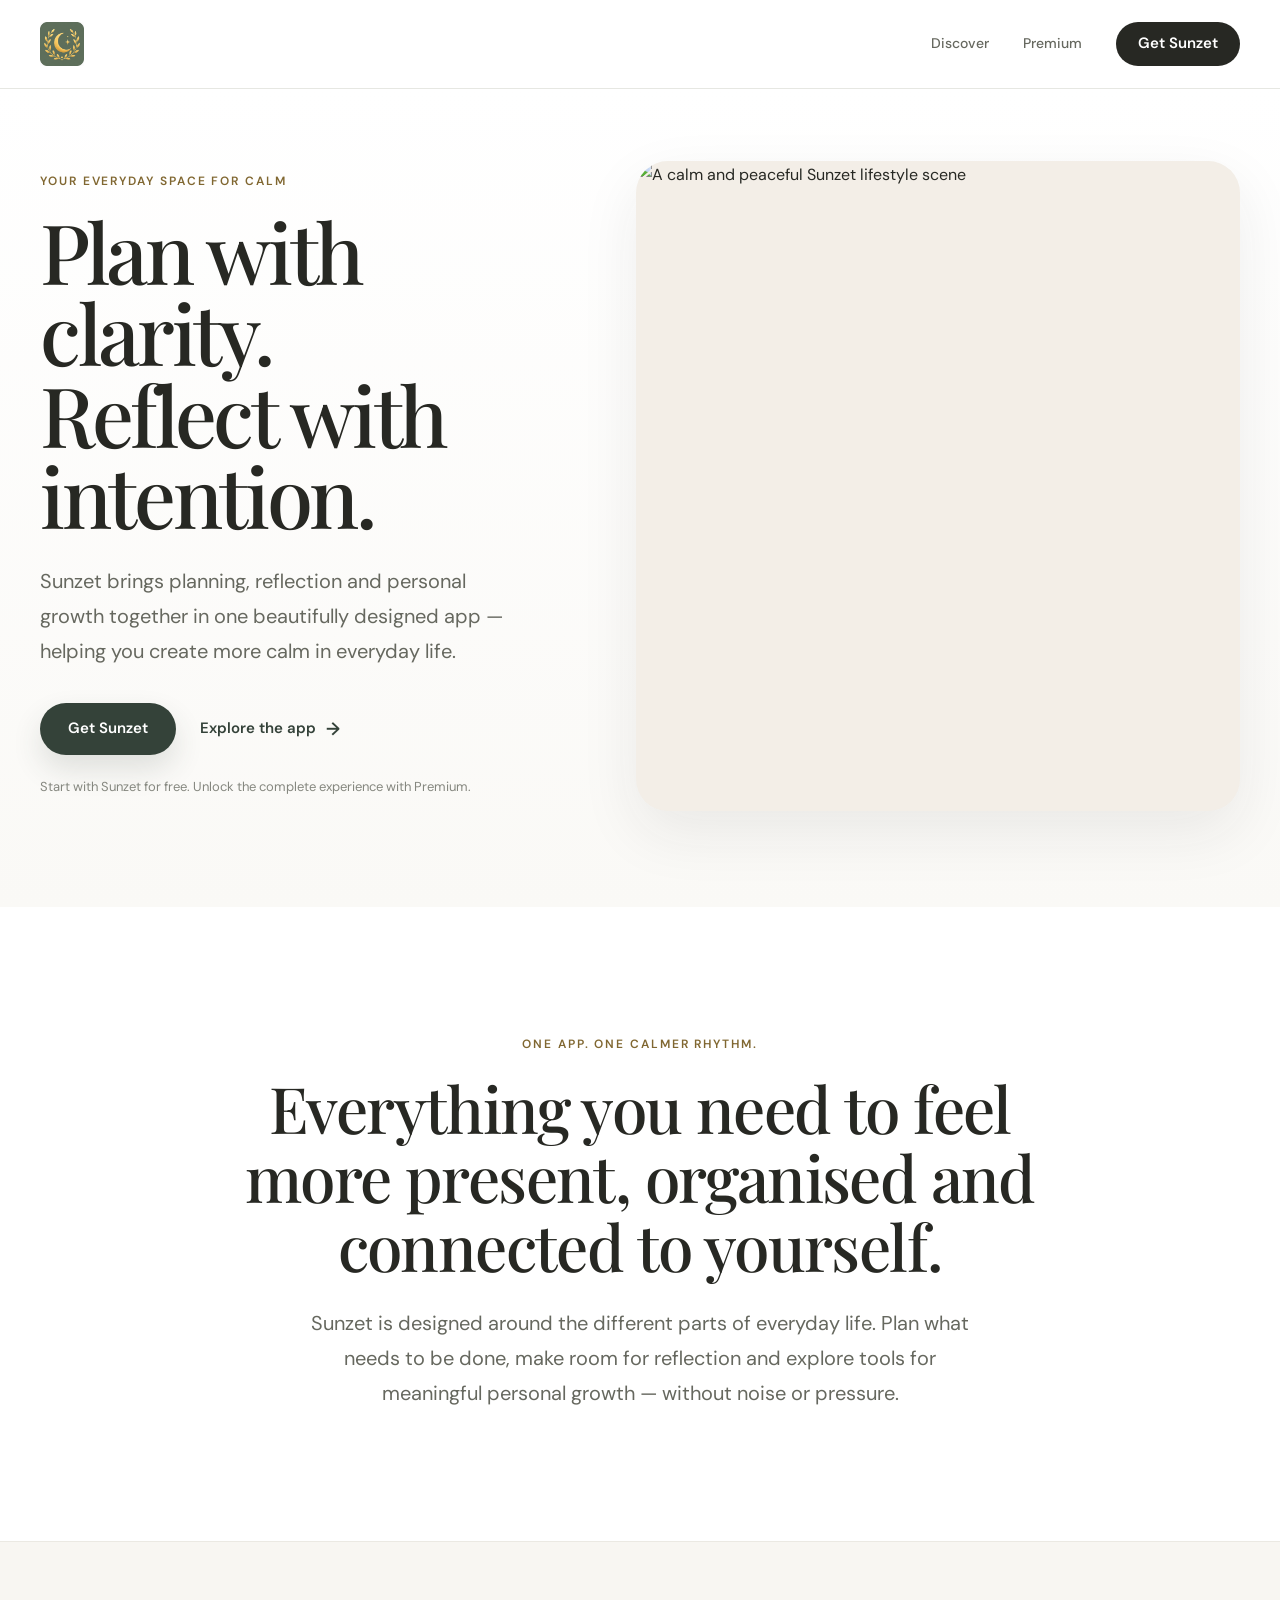
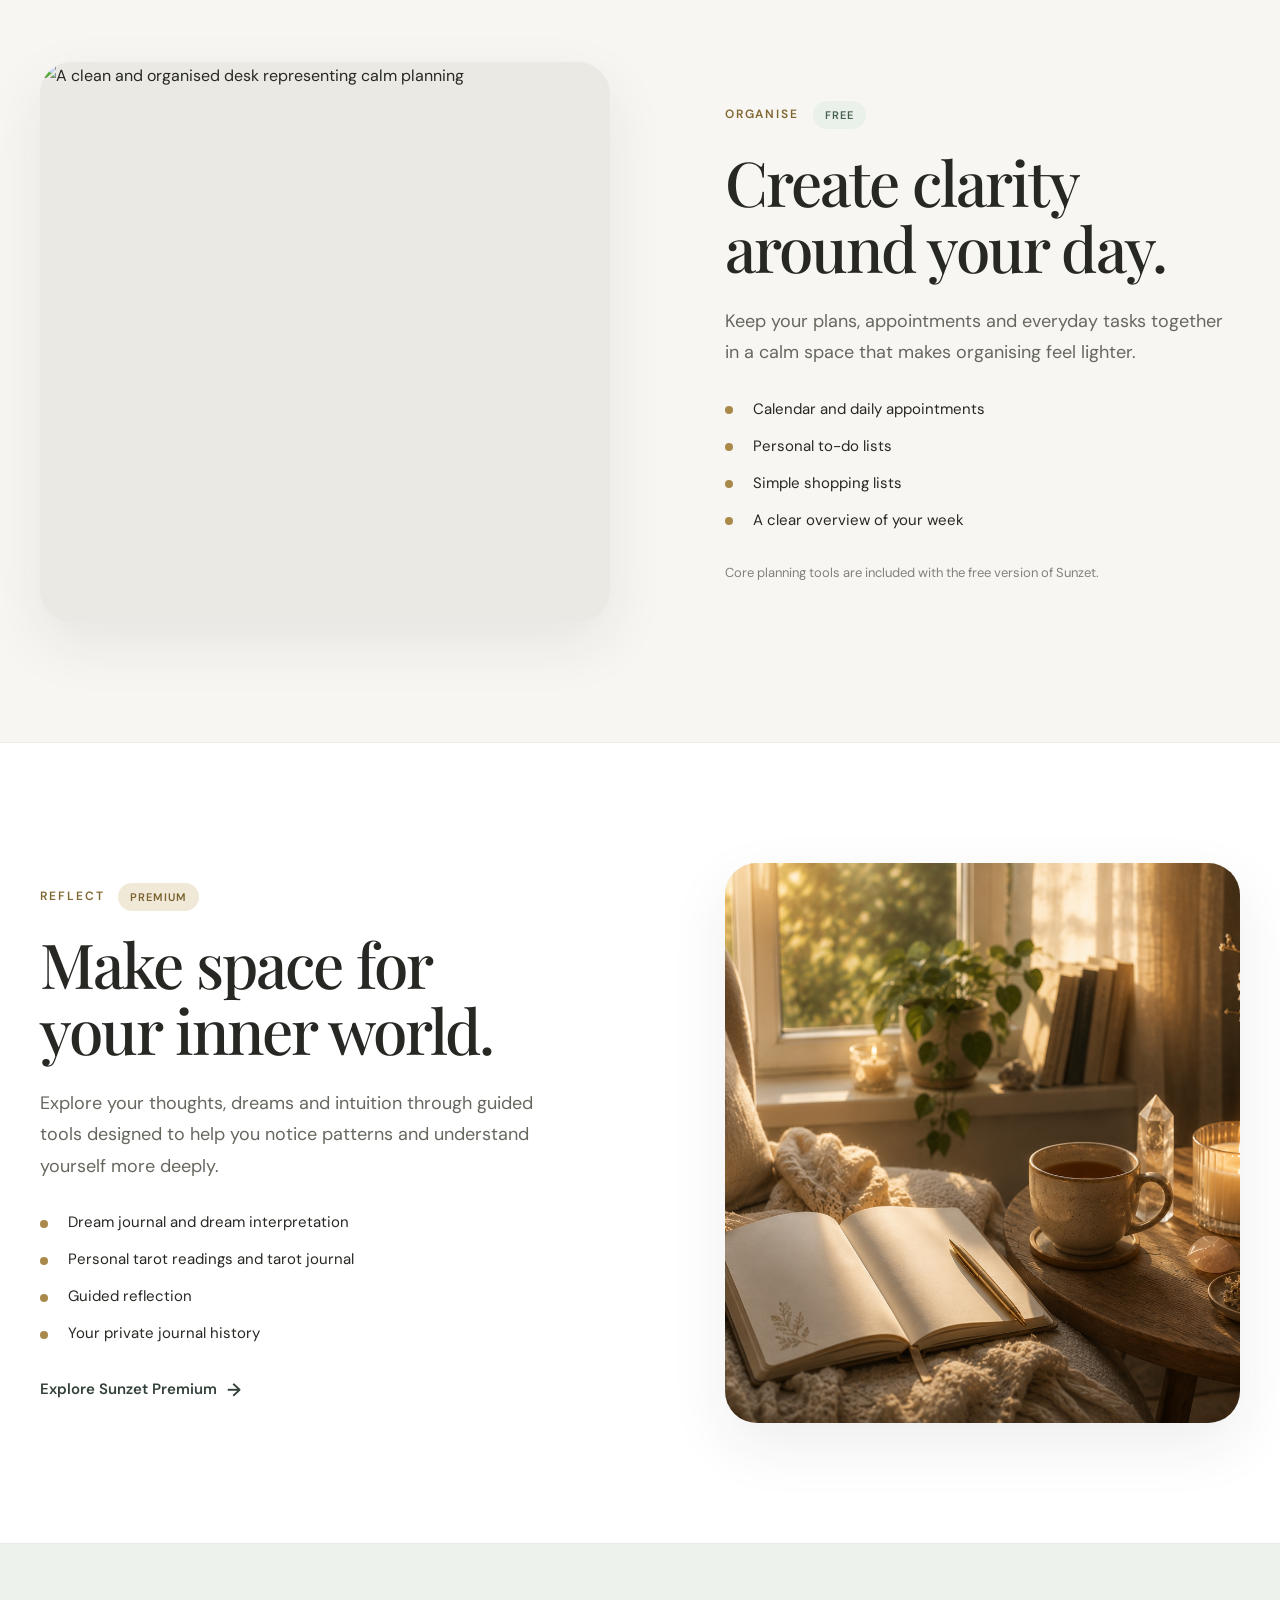
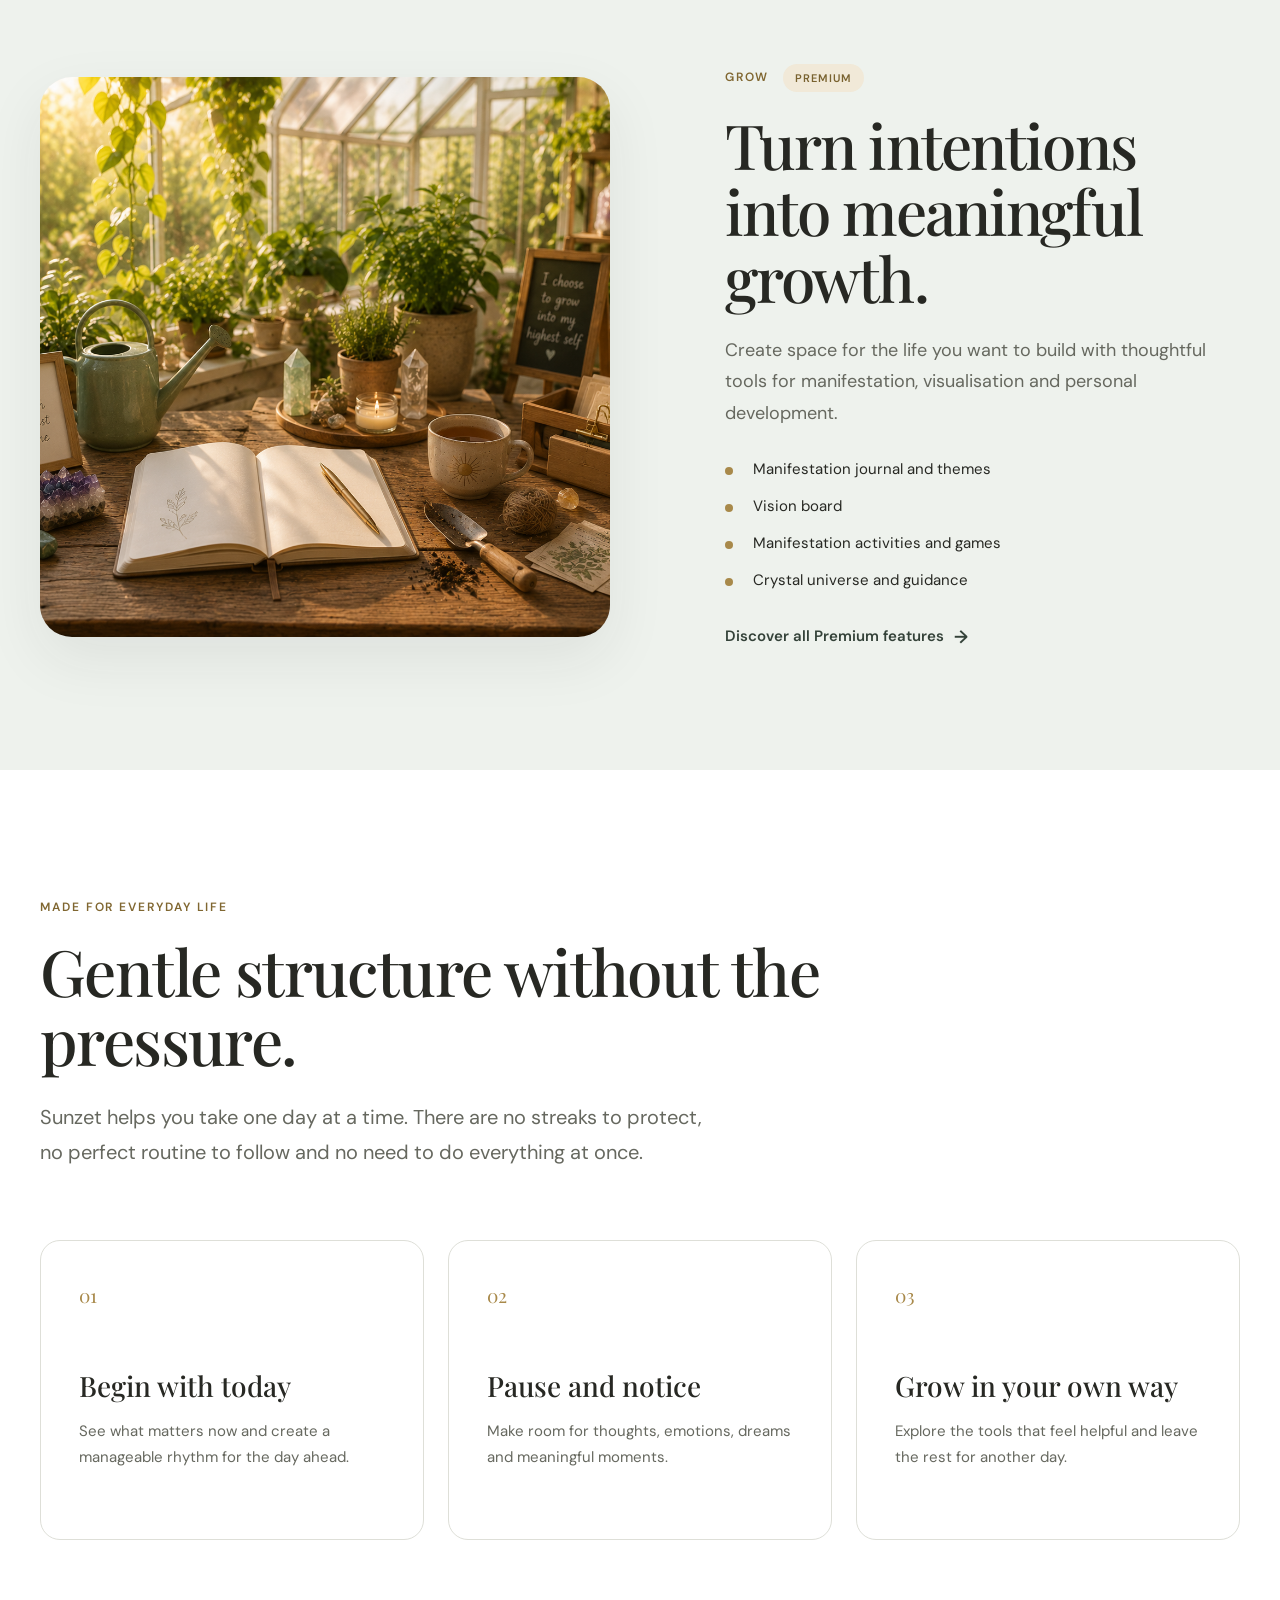
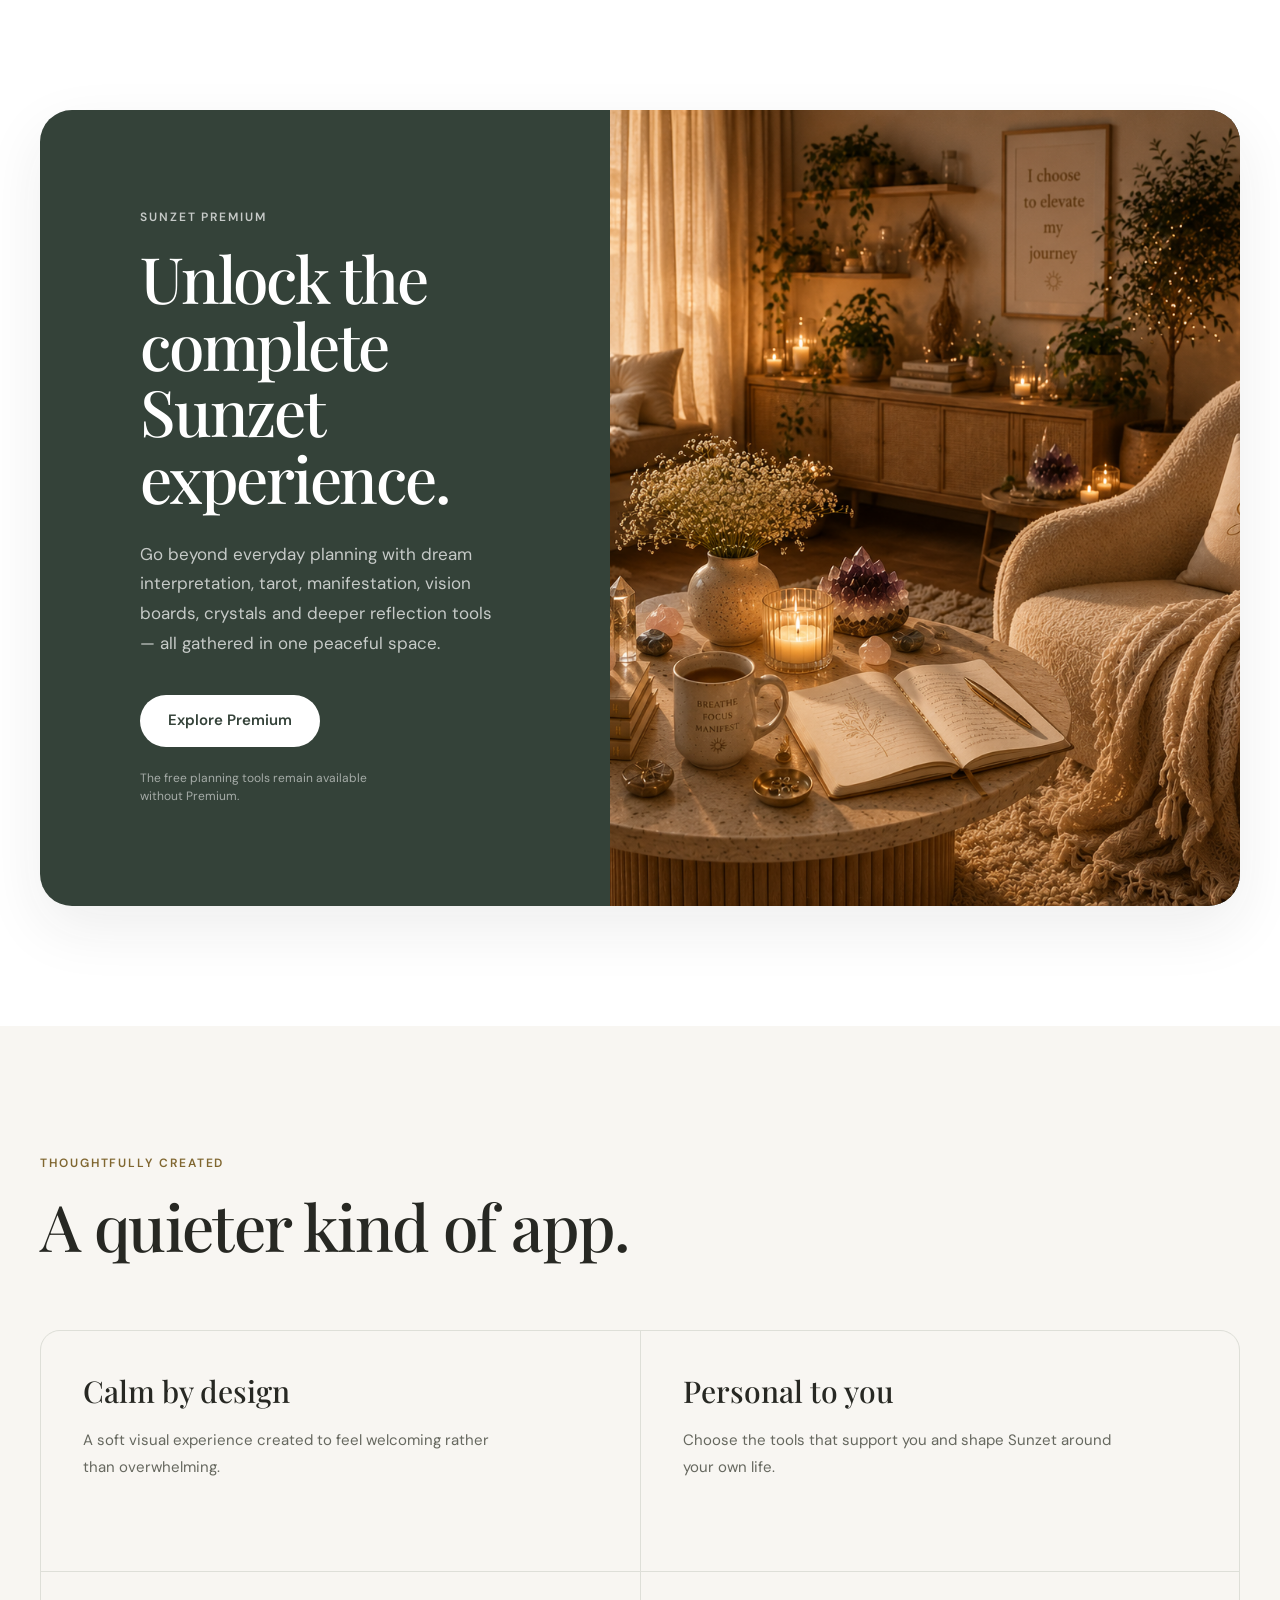
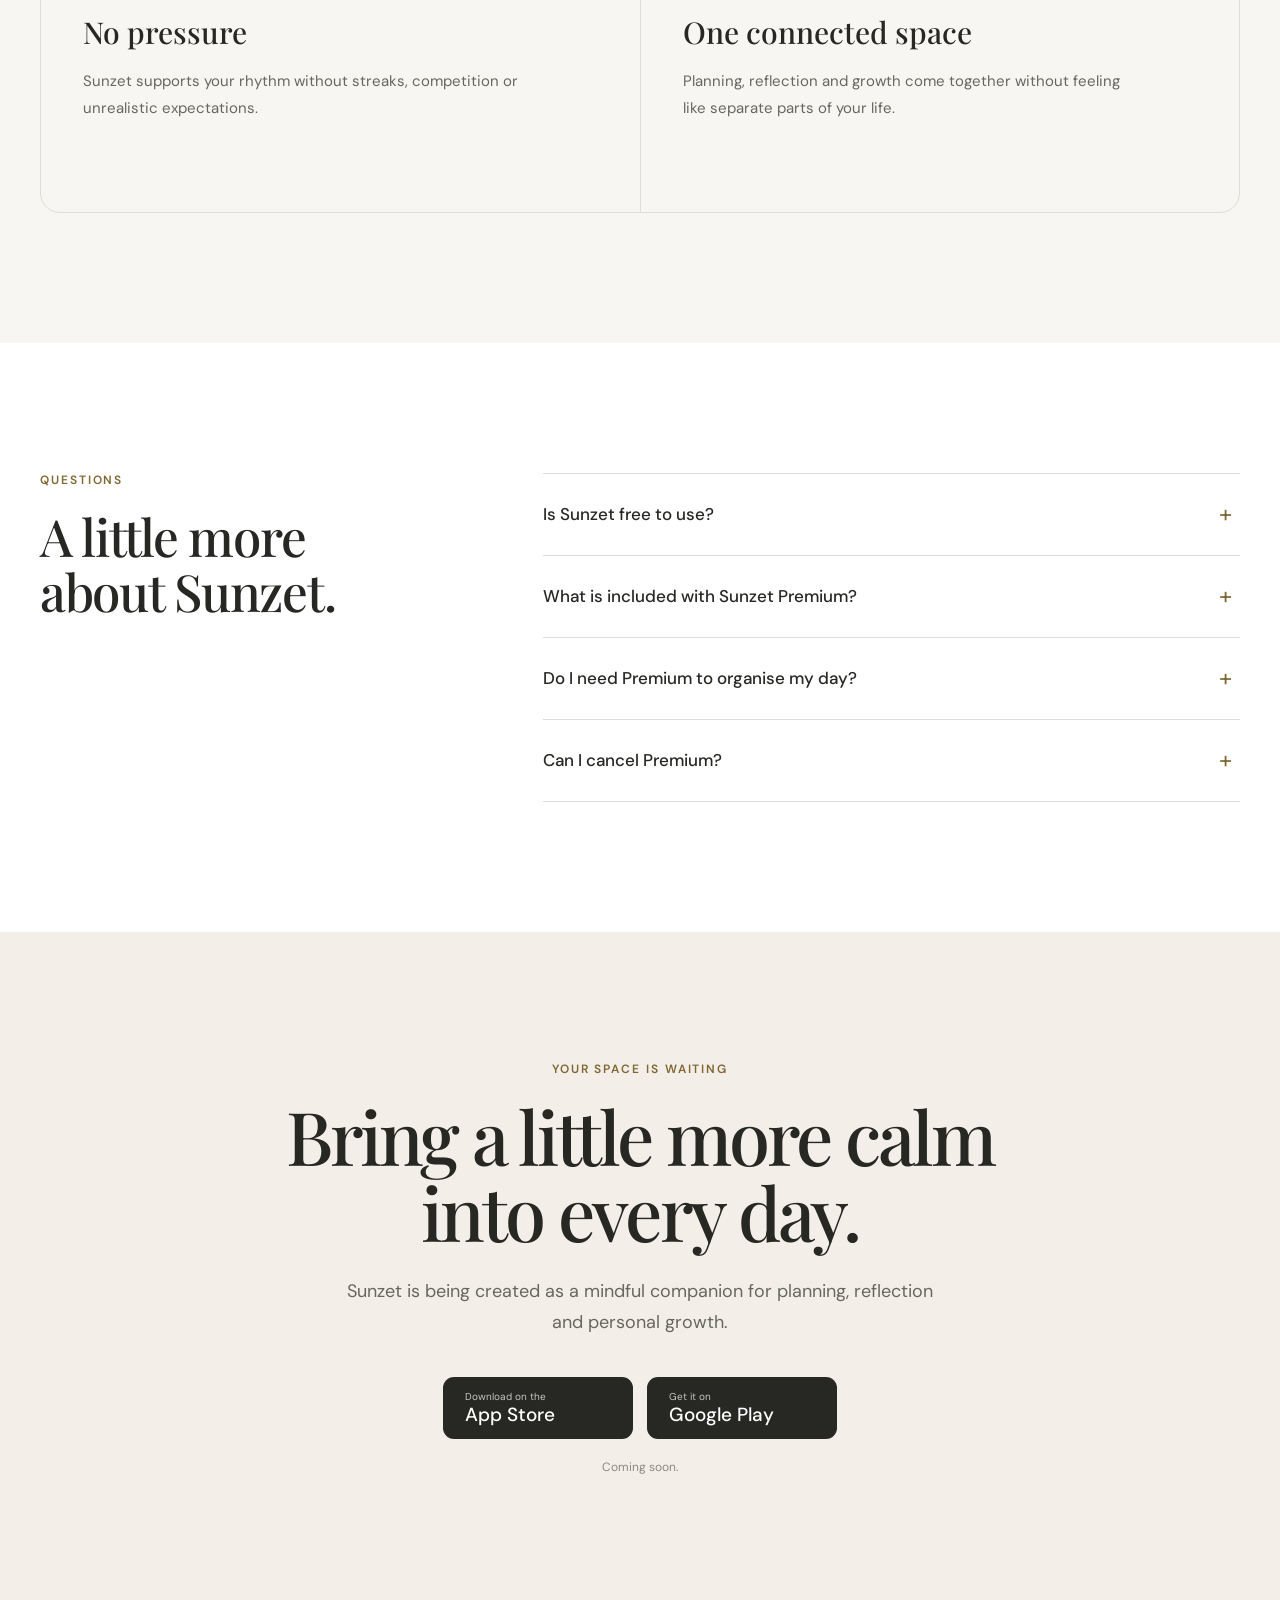
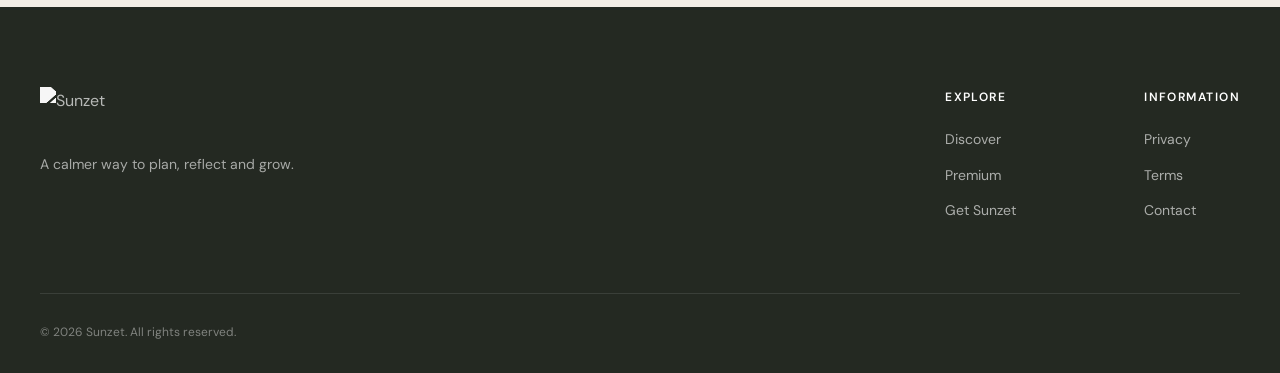
==== index.html @ b4cf6f5c "Update image sources" ====
<!DOCTYPE html>
<html lang="en">
<head>
  <meta charset="UTF-8" />

  <meta
    name="viewport"
    content="width=device-width, initial-scale=1.0"
  />

  <meta
    name="description"
    content="Sunzet brings mindful planning, reflection and personal growth together in one calm and beautifully designed app."
  />

  <title>Sunzet — A calmer way to plan, reflect and grow</title>

  <link rel="stylesheet" href="styles.css" />

  <link rel="preconnect" href="https://fonts.googleapis.com" />

  <link
    rel="preconnect"
    href="https://fonts.gstatic.com"
    crossorigin
  />

  <link
    href="https://fonts.googleapis.com/css2?family=DM+Sans:wght@400;500;600&family=Playfair+Display:wght@500;600&display=swap"
    rel="stylesheet"
  />
</head>

<body>

  <!-- HEADER -->
  <header class="site-header">
    <div class="header-inner">

      <a
        href="index.html"
        class="brand"
        aria-label="Sunzet home"
      >
        <img
          src="sunzet-logo.png"
          alt="Sunzet"
          class="brand-logo"
        />
      </a>

      <nav
        class="desktop-navigation"
        aria-label="Main navigation"
      >
        <a
          href="#discover"
          class="navigation-link"
        >
          Discover
        </a>

        <a
          href="premium.html"
          class="navigation-link"
        >
          Premium
        </a>

        <a
          href="#download"
          class="navigation-button"
        >
          Get Sunzet
        </a>
      </nav>

      <button
        class="mobile-menu-button"
        type="button"
        aria-label="Open navigation"
        aria-expanded="false"
        aria-controls="mobile-navigation"
      >
        <span></span>
        <span></span>
      </button>

    </div>

    <nav
      class="mobile-navigation"
      id="mobile-navigation"
      aria-label="Mobile navigation"
    >
      <a href="#discover">
        Discover
      </a>

      <a href="premium.html">
        Premium
      </a>

      <a href="#download">
        Get Sunzet
      </a>
    </nav>
  </header>


  <main>

    <!-- HERO -->
    <section class="hero-section">
      <div class="hero-inner">

        <div class="hero-content">

          <p class="eyebrow">
            Your everyday space for calm
          </p>

          <h1 class="hero-title">
            Plan with clarity.<br />
            Reflect with intention.
          </h1>

          <p class="hero-description">
            Sunzet brings planning, reflection and personal
            growth together in one beautifully designed app —
            helping you create more calm in everyday life.
          </p>

          <div class="hero-actions">
            <a
              href="#download"
              class="primary-button"
            >
              Get Sunzet
            </a>

            <a
              href="#discover"
              class="text-link"
            >
              Explore the app
              <span aria-hidden="true">→</span>
            </a>
          </div>

          <p class="hero-note">
            Start with Sunzet for free. Unlock the complete
            experience with Premium.
          </p>

        </div>

        <div class="hero-visual">
          <img
            src="sunzet-home-hero.png"
            alt="A calm and peaceful Sunzet lifestyle scene"
            class="hero-image"
          />
        </div>

      </div>
    </section>


    <!-- INTRODUCTION -->
    <section class="introduction-section">
      <div class="narrow-container">

        <p class="eyebrow">
          One app. One calmer rhythm.
        </p>

        <h2 class="section-title">
          Everything you need to feel more present,
          organised and connected to yourself.
        </h2>

        <p class="section-description">
          Sunzet is designed around the different parts of
          everyday life. Plan what needs to be done, make room
          for reflection and explore tools for meaningful
          personal growth — without noise or pressure.
        </p>

      </div>
    </section>


    <!-- DISCOVER -->
    <section
      class="discover-section"
      id="discover"
    >

      <!-- ORGANISE -->
      <article class="feature-section feature-section-light">
        <div class="feature-inner">

          <div class="feature-visual">
            <img
              src="images/sunzet-organise-hero.webp"
              alt="A clean and organised desk representing calm planning"
              class="feature-image"
              loading="lazy"
            />
          </div>

          <div class="feature-content">

            <div class="feature-heading-row">
              <p class="eyebrow">
                Organise
              </p>

              <span class="access-label access-label-free">
                Free
              </span>
            </div>

            <h2 class="feature-title">
              Create clarity around your day.
            </h2>

            <p class="feature-description">
              Keep your plans, appointments and everyday tasks
              together in a calm space that makes organising
              feel lighter.
            </p>

            <ul class="feature-list">
              <li>Calendar and daily appointments</li>
              <li>Personal to-do lists</li>
              <li>Simple shopping lists</li>
              <li>A clear overview of your week</li>
            </ul>

            <p class="feature-access-note">
              Core planning tools are included with the free
              version of Sunzet.
            </p>

          </div>

        </div>
      </article>


      <!-- REFLECT -->
      <article class="feature-section">
        <div class="feature-inner feature-inner-reversed">

          <div class="feature-visual">
            <img
              src="sunzet-reflect-hero.png"
              alt="A peaceful reading corner representing reflection and inner calm"
              class="feature-image"
              loading="lazy"
            />
          </div>

          <div class="feature-content">

            <div class="feature-heading-row">
              <p class="eyebrow">
                Reflect
              </p>

              <span class="access-label access-label-premium">
                Premium
              </span>
            </div>

            <h2 class="feature-title">
              Make space for your inner world.
            </h2>

            <p class="feature-description">
              Explore your thoughts, dreams and intuition
              through guided tools designed to help you notice
              patterns and understand yourself more deeply.
            </p>

            <ul class="feature-list">
              <li>Dream journal and dream interpretation</li>
              <li>Personal tarot readings and tarot journal</li>
              <li>Guided reflection</li>
              <li>Your private journal history</li>
            </ul>

            <a
              href="premium.html"
              class="text-link"
            >
              Explore Sunzet Premium
              <span aria-hidden="true">→</span>
            </a>

          </div>

        </div>
      </article>


      <!-- GROW -->
      <article class="feature-section feature-section-soft">
        <div class="feature-inner">

          <div class="feature-visual">
            <img
              src="sunzet-grow-hero.png"
              alt="A bright greenhouse representing growth and new possibilities"
              class="feature-image"
              loading="lazy"
            />
          </div>

          <div class="feature-content">

            <div class="feature-heading-row">
              <p class="eyebrow">
                Grow
              </p>

              <span class="access-label access-label-premium">
                Premium
              </span>
            </div>

            <h2 class="feature-title">
              Turn intentions into meaningful growth.
            </h2>

            <p class="feature-description">
              Create space for the life you want to build with
              thoughtful tools for manifestation, visualisation
              and personal development.
            </p>

            <ul class="feature-list">
              <li>Manifestation journal and themes</li>
              <li>Vision board</li>
              <li>Manifestation activities and games</li>
              <li>Crystal universe and guidance</li>
            </ul>

            <a
              href="premium.html"
              class="text-link"
            >
              Discover all Premium features
              <span aria-hidden="true">→</span>
            </a>

          </div>

        </div>
      </article>

    </section>


    <!-- DAILY EXPERIENCE -->
    <section class="experience-section">
      <div class="experience-inner">

        <div class="experience-heading">

          <p class="eyebrow">
            Made for everyday life
          </p>

          <h2 class="section-title">
            Gentle structure without the pressure.
          </h2>

          <p class="section-description">
            Sunzet helps you take one day at a time. There are
            no streaks to protect, no perfect routine to follow
            and no need to do everything at once.
          </p>

        </div>

        <div class="experience-grid">

          <article class="experience-card">
            <span class="experience-number">
              01
            </span>

            <h3>
              Begin with today
            </h3>

            <p>
              See what matters now and create a manageable
              rhythm for the day ahead.
            </p>
          </article>

          <article class="experience-card">
            <span class="experience-number">
              02
            </span>

            <h3>
              Pause and notice
            </h3>

            <p>
              Make room for thoughts, emotions, dreams and
              meaningful moments.
            </p>
          </article>

          <article class="experience-card">
            <span class="experience-number">
              03
            </span>

            <h3>
              Grow in your own way
            </h3>

            <p>
              Explore the tools that feel helpful and leave
              the rest for another day.
            </p>
          </article>

        </div>

      </div>
    </section>


    <!-- PREMIUM TEASER -->
    <section class="premium-teaser-section">
      <div class="premium-teaser-inner">

        <div class="premium-teaser-content">

          <p class="eyebrow eyebrow-light">
            Sunzet Premium
          </p>

          <h2>
            Unlock the complete
            Sunzet experience.
          </h2>

          <p>
            Go beyond everyday planning with dream
            interpretation, tarot, manifestation, vision
            boards, crystals and deeper reflection tools —
            all gathered in one peaceful space.
          </p>

          <div class="premium-teaser-actions">
            <a
              href="premium.html"
              class="light-button"
            >
              Explore Premium
            </a>

            <span>
              The free planning tools remain available without
              Premium.
            </span>
          </div>

        </div>

        <div class="premium-teaser-visual">
          <img
            src="sunzet-premium-hero.png"
            alt="A warm and peaceful space representing the complete Sunzet Premium experience"
            loading="lazy"
          />
        </div>

      </div>
    </section>


    <!-- VALUES -->
    <section class="values-section">
      <div class="values-inner">

        <div class="values-heading">
          <p class="eyebrow">
            Thoughtfully created
          </p>

          <h2 class="section-title">
            A quieter kind of app.
          </h2>
        </div>

        <div class="values-grid">

          <article class="value-item">
            <h3>
              Calm by design
            </h3>

            <p>
              A soft visual experience created to feel
              welcoming rather than overwhelming.
            </p>
          </article>

          <article class="value-item">
            <h3>
              Personal to you
            </h3>

            <p>
              Choose the tools that support you and shape
              Sunzet around your own life.
            </p>
          </article>

          <article class="value-item">
            <h3>
              No pressure
            </h3>

            <p>
              Sunzet supports your rhythm without streaks,
              competition or unrealistic expectations.
            </p>
          </article>

          <article class="value-item">
            <h3>
              One connected space
            </h3>

            <p>
              Planning, reflection and growth come together
              without feeling like separate parts of your life.
            </p>
          </article>

        </div>

      </div>
    </section>


    <!-- FAQ -->
    <section class="faq-section">
      <div class="faq-inner">

        <div class="faq-heading">
          <p class="eyebrow">
            Questions
          </p>

          <h2 class="section-title">
            A little more about Sunzet.
          </h2>
        </div>

        <div class="faq-list">

          <details class="faq-item">
            <summary>
              Is Sunzet free to use?
            </summary>

            <p>
              Yes. The core planning tools, including the
              calendar, shopping list and to-do list, are
              available in the free version of Sunzet.
            </p>
          </details>

          <details class="faq-item">
            <summary>
              What is included with Sunzet Premium?
            </summary>

            <p>
              Premium unlocks the complete reflection and
              personal growth experience, including dream
              interpretation, tarot, manifestation tools,
              vision boards, crystals and additional features.
            </p>
          </details>

          <details class="faq-item">
            <summary>
              Do I need Premium to organise my day?
            </summary>

            <p>
              No. You can use Sunzet's essential calendar,
              shopping and task tools without subscribing to
              Premium.
            </p>
          </details>

          <details class="faq-item">
            <summary>
              Can I cancel Premium?
            </summary>

            <p>
              Yes. Premium subscriptions can be managed or
              cancelled through the platform where the
              subscription was purchased.
            </p>
          </details>

        </div>

      </div>
    </section>


    <!-- DOWNLOAD -->
    <section
      class="download-section"
      id="download"
    >
      <div class="download-inner">

        <div class="download-content">

          <p class="eyebrow">
            Your space is waiting
          </p>

          <h2>
            Bring a little more calm
            into every day.
          </h2>

          <p>
            Sunzet is being created as a mindful companion for
            planning, reflection and personal growth.
          </p>

          <div class="store-buttons">

            <a
              href="#"
              class="store-button"
              aria-label="Download Sunzet on the App Store"
            >
              <span class="store-button-small">
                Download on the
              </span>

              <span class="store-button-large">
                App Store
              </span>
            </a>

            <a
              href="#"
              class="store-button"
              aria-label="Get Sunzet on Google Play"
            >
              <span class="store-button-small">
                Get it on
              </span>

              <span class="store-button-large">
                Google Play
              </span>
            </a>

          </div>

          <p class="availability-note">
            Coming soon.
          </p>

        </div>

      </div>
    </section>

  </main>


  <!-- FOOTER -->
  <footer class="site-footer">
    <div class="footer-inner">

      <div class="footer-brand">

        <a
          href="index.html"
          class="brand"
          aria-label="Sunzet home"
        >
          <img
            src="images/sunzet-logo.png"
            alt="Sunzet"
            class="footer-logo"
          />
        </a>

        <p>
          A calmer way to plan, reflect and grow.
        </p>

      </div>

      <div class="footer-navigation">

        <div class="footer-column">
          <h3>
            Explore
          </h3>

          <a href="#discover">
            Discover
          </a>

          <a href="premium.html">
            Premium
          </a>

          <a href="#download">
            Get Sunzet
          </a>
        </div>

        <div class="footer-column">
          <h3>
            Information
          </h3>

          <a href="#">
            Privacy
          </a>

          <a href="#">
            Terms
          </a>

          <a href="mailto:hello@sunzet.app">
            Contact
          </a>
        </div>

      </div>

    </div>

    <div class="footer-bottom">
      <p>
        © <span id="current-year"></span> Sunzet.
        All rights reserved.
      </p>
    </div>
  </footer>


  <script>
    const mobileMenuButton =
      document.querySelector('.mobile-menu-button');

    const mobileNavigation =
      document.querySelector('.mobile-navigation');

    const mobileNavigationLinks =
      document.querySelectorAll('.mobile-navigation a');

    if (mobileMenuButton && mobileNavigation) {
      mobileMenuButton.addEventListener('click', () => {
        const isOpen =
          mobileNavigation.classList.toggle('is-open');

        mobileMenuButton.classList.toggle(
          'is-open',
          isOpen
        );

        mobileMenuButton.setAttribute(
          'aria-expanded',
          String(isOpen)
        );
      });
    }

    mobileNavigationLinks.forEach((link) => {
      link.addEventListener('click', () => {
        mobileNavigation.classList.remove('is-open');
        mobileMenuButton.classList.remove('is-open');

        mobileMenuButton.setAttribute(
          'aria-expanded',
          'false'
        );
      });
    });

    const currentYear =
      document.getElementById('current-year');

    if (currentYear) {
      currentYear.textContent =
        new Date().getFullYear();
    }
  </script>

</body>
</html>
---- styles.css ----
/* =========================================================
   SUNZET — MAIN WEBSITE STYLES
   ========================================================= */


/* =========================================================
   1. VARIABLES
   ========================================================= */

:root {
  --color-background: #ffffff;
  --color-background-soft: #f8f6f2;
  --color-background-warm: #f3eee7;
  --color-background-green: #eef2ed;

  --color-text: #272823;
  --color-text-soft: #66685f;
  --color-text-light: #f9f7f2;

  --color-border: #dedfd8;
  --color-border-soft: #ebe9e3;

  --color-accent: #a8894a;
  --color-accent-dark: #806731;
  --color-green: #506154;
  --color-green-dark: #344239;

  --color-free-background: #eaf1eb;
  --color-free-text: #49604f;

  --color-premium-background: #f1e9d8;
  --color-premium-text: #79622f;

  --font-body: "DM Sans", sans-serif;
  --font-heading: "Playfair Display", serif;

  --container-width: 1200px;
  --narrow-container-width: 820px;

  --header-height: 88px;

  --radius-small: 10px;
  --radius-medium: 20px;
  --radius-large: 32px;

  --shadow-soft:
    0 22px 60px rgba(36, 40, 32, 0.08);

  --transition:
    180ms ease;
}


/* =========================================================
   2. RESET
   ========================================================= */

*,
*::before,
*::after {
  box-sizing: border-box;
}

html {
  scroll-behavior: smooth;
  scroll-padding-top: calc(var(--header-height) + 24px);
}

body {
  margin: 0;

  background:
    var(--color-background);

  color:
    var(--color-text);

  font-family:
    var(--font-body);

  font-size: 16px;
  line-height: 1.7;

  -webkit-font-smoothing: antialiased;
  text-rendering: optimizeLegibility;
}

body,
button,
input,
textarea,
select {
  font-family:
    var(--font-body);
}

img {
  display: block;

  width: 100%;
  max-width: 100%;
}

a {
  color: inherit;
  text-decoration: none;
}

button {
  padding: 0;
  border: 0;

  background: none;

  color: inherit;

  cursor: pointer;
}

ul,
ol {
  margin-top: 0;
  margin-bottom: 0;
}

h1,
h2,
h3,
p {
  margin-top: 0;
}


/* =========================================================
   3. GLOBAL TYPOGRAPHY
   ========================================================= */

.eyebrow {
  margin-bottom: 20px;

  color:
    var(--color-accent-dark);

  font-size: 12px;
  font-weight: 600;
  line-height: 1.3;

  letter-spacing: 0.16em;
  text-transform: uppercase;
}

.eyebrow-light {
  color:
    rgba(255, 255, 255, 0.72);
}

.section-title {
  max-width: 820px;

  margin-bottom: 26px;

  color:
    var(--color-text);

  font-family:
    var(--font-heading);

  font-size:
    clamp(38px, 5vw, 64px);

  font-weight: 500;
  line-height: 1.08;

  letter-spacing: -0.025em;
}

.section-description {
  max-width: 680px;

  margin-bottom: 0;

  color:
    var(--color-text-soft);

  font-size:
    clamp(17px, 2vw, 20px);

  line-height: 1.75;
}

.narrow-container {
  width:
    min(
      calc(100% - 48px),
      var(--narrow-container-width)
    );

  margin-inline: auto;
}


/* =========================================================
   4. BUTTONS AND LINKS
   ========================================================= */

.primary-button,
.navigation-button,
.light-button {
  display: inline-flex;
  align-items: center;
  justify-content: center;

  min-height: 52px;

  padding:
    0 28px;

  border-radius:
    999px;

  font-size: 15px;
  font-weight: 600;

  transition:
    transform var(--transition),
    background-color var(--transition),
    color var(--transition),
    box-shadow var(--transition);
}

.primary-button {
  background:
    var(--color-green-dark);

  color:
    #ffffff;

  box-shadow:
    0 14px 30px rgba(52, 66, 57, 0.14);
}

.primary-button:hover {
  transform:
    translateY(-2px);

  background:
    var(--color-green);
}

.navigation-button {
  min-height: 44px;

  padding:
    0 22px;

  background:
    var(--color-text);

  color:
    #ffffff;
}

.navigation-button:hover {
  transform:
    translateY(-1px);

  background:
    var(--color-green-dark);
}

.light-button {
  background:
    #ffffff;

  color:
    var(--color-green-dark);
}

.light-button:hover {
  transform:
    translateY(-2px);

  background:
    var(--color-background-soft);
}

.text-link {
  display: inline-flex;
  align-items: center;
  gap: 10px;

  color:
    var(--color-green-dark);

  font-size: 15px;
  font-weight: 600;

  transition:
    gap var(--transition),
    color var(--transition);
}

.text-link span {
  font-size: 18px;
  line-height: 1;
}

.text-link:hover {
  gap: 15px;

  color:
    var(--color-accent-dark);
}


/* =========================================================
   5. HEADER
   ========================================================= */

.site-header {
  position: sticky;
  z-index: 100;
  top: 0;

  width: 100%;

  border-bottom:
    1px solid rgba(222, 223, 216, 0.75);

  background:
    rgba(255, 255, 255, 0.94);

  backdrop-filter:
    blur(18px);

  -webkit-backdrop-filter:
    blur(18px);
}

.header-inner {
  display: flex;
  align-items: center;
  justify-content: space-between;

  width:
    min(
      calc(100% - 48px),
      var(--container-width)
    );

  min-height:
    var(--header-height);

  margin-inline: auto;
}

.brand {
  display: inline-flex;
  align-items: center;

  flex-shrink: 0;
}

.brand-logo {
  width: auto;
  height: 44px;

  object-fit: contain;
}

.desktop-navigation {
  display: flex;
  align-items: center;
  gap: 34px;
}

.navigation-link {
  position: relative;

  color:
    var(--color-text-soft);

  font-size: 14px;
  font-weight: 500;

  transition:
    color var(--transition);
}

.navigation-link::after {
  position: absolute;
  right: 0;
  bottom: -8px;
  left: 0;

  height: 1px;

  background:
    var(--color-accent);

  content: "";

  opacity: 0;

  transform:
    scaleX(0.5);

  transition:
    opacity var(--transition),
    transform var(--transition);
}

.navigation-link:hover {
  color:
    var(--color-text);
}

.navigation-link:hover::after {
  opacity: 1;

  transform:
    scaleX(1);
}

.mobile-menu-button,
.mobile-navigation {
  display: none;
}


/* =========================================================
   6. HERO
   ========================================================= */

.hero-section {
  padding:
    72px 0 96px;

  background:
    linear-gradient(
      180deg,
      #ffffff 0%,
      #faf9f6 100%
    );
}

.hero-inner {
  display: grid;
  grid-template-columns:
    minmax(0, 0.9fr)
    minmax(440px, 1.1fr);

  align-items: center;
  gap:
    clamp(56px, 8vw, 110px);

  width:
    min(
      calc(100% - 48px),
      var(--container-width)
    );

  margin-inline: auto;
}

.hero-content {
  max-width: 580px;
}

.hero-title {
  margin-bottom: 28px;

  color:
    var(--color-text);

  font-family:
    var(--font-heading);

  font-size:
    clamp(48px, 6.5vw, 84px);

  font-weight: 500;
  line-height: 0.98;

  letter-spacing: -0.04em;
}

.hero-description {
  max-width: 560px;

  margin-bottom: 34px;

  color:
    var(--color-text-soft);

  font-size:
    clamp(17px, 2vw, 20px);

  line-height: 1.75;
}

.hero-actions {
  display: flex;
  align-items: center;
  flex-wrap: wrap;
  gap: 24px;

  margin-bottom: 22px;
}

.hero-note {
  max-width: 460px;

  margin-bottom: 0;

  color:
    #85877f;

  font-size: 13px;
  line-height: 1.6;
}

.hero-visual {
  overflow: hidden;

  min-height: 650px;

  border-radius:
    var(--radius-large);

  background:
    var(--color-background-warm);

  box-shadow:
    var(--shadow-soft);
}

.hero-image {
  width: 100%;
  height: 100%;
  min-height: 650px;

  object-fit: cover;
}


/* =========================================================
   7. INTRODUCTION
   ========================================================= */

.introduction-section {
  padding:
    130px 0;

  text-align: center;
}

.introduction-section .section-title,
.introduction-section .section-description {
  margin-inline: auto;
}


/* =========================================================
   8. FEATURE SECTIONS
   ========================================================= */

.discover-section {
  background:
    var(--color-background);
}

.feature-section {
  padding:
    120px 0;

  border-top:
    1px solid var(--color-border-soft);
}

.feature-section-light {
  background:
    var(--color-background-soft);
}

.feature-section-soft {
  background:
    var(--color-background-green);
}

.feature-inner {
  display: grid;
  grid-template-columns:
    minmax(0, 1.05fr)
    minmax(0, 0.95fr);

  align-items: center;
  gap:
    clamp(60px, 9vw, 130px);

  width:
    min(
      calc(100% - 48px),
      var(--container-width)
    );

  margin-inline: auto;
}

.feature-inner-reversed
.feature-visual {
  order: 2;
}

.feature-inner-reversed
.feature-content {
  order: 1;
}

.feature-visual {
  overflow: hidden;

  min-height: 560px;

  border-radius:
    var(--radius-large);

  background:
    #ebe9e3;

  box-shadow:
    var(--shadow-soft);
}

.feature-image {
  width: 100%;
  height: 100%;
  min-height: 560px;

  object-fit: cover;
}

.feature-content {
  max-width: 520px;
}

.feature-heading-row {
  display: flex;
  align-items: center;
  flex-wrap: wrap;
  gap: 14px;

  margin-bottom: 20px;
}

.feature-heading-row
.eyebrow {
  margin-bottom: 0;
}

.access-label {
  display: inline-flex;
  align-items: center;
  justify-content: center;

  min-height: 28px;

  padding:
    0 12px;

  border-radius:
    999px;

  font-size: 11px;
  font-weight: 600;

  letter-spacing: 0.08em;
  text-transform: uppercase;
}

.access-label-free {
  background:
    var(--color-free-background);

  color:
    var(--color-free-text);
}

.access-label-premium {
  background:
    var(--color-premium-background);

  color:
    var(--color-premium-text);
}

.feature-title {
  margin-bottom: 24px;

  color:
    var(--color-text);

  font-family:
    var(--font-heading);

  font-size:
    clamp(38px, 5vw, 62px);

  font-weight: 500;
  line-height: 1.07;

  letter-spacing: -0.03em;
}

.feature-description {
  margin-bottom: 28px;

  color:
    var(--color-text-soft);

  font-size: 18px;
  line-height: 1.75;
}

.feature-list {
  display: grid;
  gap: 13px;

  margin-bottom: 30px;
  padding-left: 0;

  list-style: none;
}

.feature-list li {
  position: relative;

  padding-left: 28px;

  color:
    var(--color-text);

  font-size: 15px;
  line-height: 1.6;
}

.feature-list li::before {
  position: absolute;
  top: 0.62em;
  left: 0;

  width: 8px;
  height: 8px;

  border-radius: 50%;

  background:
    var(--color-accent);

  content: "";
}

.feature-access-note {
  margin-bottom: 0;

  color:
    #80827b;

  font-size: 13px;
  line-height: 1.65;
}


/* =========================================================
   9. DAILY EXPERIENCE
   ========================================================= */

.experience-section {
  padding:
    130px 0;

  background:
    #ffffff;
}

.experience-inner {
  width:
    min(
      calc(100% - 48px),
      var(--container-width)
    );

  margin-inline: auto;
}

.experience-heading {
  max-width: 780px;

  margin-bottom: 70px;
}

.experience-grid {
  display: grid;
  grid-template-columns:
    repeat(3, minmax(0, 1fr));

  gap: 24px;
}

.experience-card {
  min-height: 300px;

  padding:
    38px;

  border:
    1px solid var(--color-border);

  border-radius:
    var(--radius-medium);

  background:
    #ffffff;

  transition:
    transform var(--transition),
    box-shadow var(--transition),
    border-color var(--transition);
}

.experience-card:hover {
  transform:
    translateY(-5px);

  border-color:
    #d3d0c5;

  box-shadow:
    0 20px 48px rgba(36, 40, 32, 0.07);
}

.experience-number {
  display: block;

  margin-bottom: 58px;

  color:
    var(--color-accent);

  font-family:
    var(--font-heading);

  font-size: 19px;
}

.experience-card h3 {
  margin-bottom: 15px;

  font-family:
    var(--font-heading);

  font-size: 28px;
  font-weight: 500;
  line-height: 1.2;
}

.experience-card p {
  margin-bottom: 0;

  color:
    var(--color-text-soft);

  font-size: 15px;
  line-height: 1.75;
}


/* =========================================================
   10. PREMIUM TEASER
   ========================================================= */

.premium-teaser-section {
  padding:
    40px 0 120px;

  background:
    #ffffff;
}

.premium-teaser-inner {
  display: grid;
  grid-template-columns:
    minmax(0, 0.95fr)
    minmax(0, 1.05fr);

  overflow: hidden;

  width:
    min(
      calc(100% - 48px),
      var(--container-width)
    );

  min-height: 660px;

  margin-inline: auto;

  border-radius:
    var(--radius-large);

  background:
    var(--color-green-dark);

  box-shadow:
    var(--shadow-soft);
}

.premium-teaser-content {
  display: flex;
  flex-direction: column;
  align-items: flex-start;
  justify-content: center;

  padding:
    clamp(54px, 8vw, 100px);
}

.premium-teaser-content h2 {
  max-width: 520px;

  margin-bottom: 28px;

  color:
    #ffffff;

  font-family:
    var(--font-heading);

  font-size:
    clamp(42px, 5vw, 68px);

  font-weight: 500;
  line-height: 1.04;

  letter-spacing: -0.035em;
}

.premium-teaser-content > p:not(.eyebrow) {
  max-width: 530px;

  margin-bottom: 36px;

  color:
    rgba(255, 255, 255, 0.72);

  font-size: 17px;
  line-height: 1.75;
}

.premium-teaser-actions {
  display: flex;
  align-items: center;
  flex-wrap: wrap;
  gap: 22px;
}

.premium-teaser-actions span {
  max-width: 250px;

  color:
    rgba(255, 255, 255, 0.56);

  font-size: 12px;
  line-height: 1.55;
}

.premium-teaser-visual {
  min-height: 660px;

  background:
    #d8d0c3;
}

.premium-teaser-visual img {
  width: 100%;
  height: 100%;
  min-height: 660px;

  object-fit: cover;
}


/* =========================================================
   11. VALUES
   ========================================================= */

.values-section {
  padding:
    130px 0;

  background:
    var(--color-background-soft);
}

.values-inner {
  width:
    min(
      calc(100% - 48px),
      var(--container-width)
    );

  margin-inline: auto;
}

.values-heading {
  max-width: 700px;

  margin-bottom: 70px;
}

.values-grid {
  display: grid;
  grid-template-columns:
    repeat(2, minmax(0, 1fr));

  gap:
    1px;

  overflow: hidden;

  border:
    1px solid var(--color-border);

  border-radius:
    var(--radius-medium);

  background:
    var(--color-border);
}

.value-item {
  min-height: 240px;

  padding:
    42px;

  background:
    var(--color-background-soft);
}

.value-item h3 {
  margin-bottom: 18px;

  font-family:
    var(--font-heading);

  font-size: 30px;
  font-weight: 500;
  line-height: 1.2;
}

.value-item p {
  max-width: 440px;

  margin-bottom: 0;

  color:
    var(--color-text-soft);

  font-size: 15px;
  line-height: 1.75;
}


/* =========================================================
   12. FAQ
   ========================================================= */

.faq-section {
  padding:
    130px 0;

  background:
    #ffffff;
}

.faq-inner {
  display: grid;
  grid-template-columns:
    minmax(260px, 0.7fr)
    minmax(0, 1.3fr);

  gap:
    clamp(70px, 10vw, 150px);

  width:
    min(
      calc(100% - 48px),
      var(--container-width)
    );

  margin-inline: auto;
}

.faq-heading {
  position: sticky;
  top: calc(var(--header-height) + 44px);

  align-self: start;
}

.faq-heading
.section-title {
  font-size:
    clamp(38px, 4vw, 56px);
}

.faq-list {
  border-top:
    1px solid var(--color-border);
}

.faq-item {
  border-bottom:
    1px solid var(--color-border);
}

.faq-item summary {
  position: relative;

  padding:
    26px 48px 26px 0;

  color:
    var(--color-text);

  font-size: 17px;
  font-weight: 500;

  list-style: none;

  cursor: pointer;
}

.faq-item summary::-webkit-details-marker {
  display: none;
}

.faq-item summary::after {
  position: absolute;
  top: 50%;
  right: 4px;

  width: 22px;
  height: 22px;

  color:
    var(--color-accent-dark);

  content: "+";

  font-family:
    var(--font-body);

  font-size: 24px;
  font-weight: 400;
  line-height: 20px;
  text-align: center;

  transform:
    translateY(-50%);

  transition:
    transform var(--transition);
}

.faq-item[open]
summary::after {
  transform:
    translateY(-50%)
    rotate(45deg);
}

.faq-item p {
  max-width: 680px;

  margin-bottom: 0;
  padding:
    0 48px 28px 0;

  color:
    var(--color-text-soft);

  font-size: 15px;
  line-height: 1.8;
}


/* =========================================================
   13. DOWNLOAD SECTION
   ========================================================= */

.download-section {
  padding:
    130px 0;

  background:
    var(--color-background-warm);
}

.download-inner {
  width:
    min(
      calc(100% - 48px),
      var(--container-width)
    );

  margin-inline: auto;

  text-align: center;
}

.download-content {
  max-width: 760px;

  margin-inline: auto;
}

.download-content h2 {
  margin-bottom: 26px;

  font-family:
    var(--font-heading);

  font-size:
    clamp(44px, 6vw, 74px);

  font-weight: 500;
  line-height: 1.03;

  letter-spacing: -0.04em;
}

.download-content > p:not(.eyebrow):not(.availability-note) {
  max-width: 610px;

  margin:
    0 auto 38px;

  color:
    var(--color-text-soft);

  font-size: 18px;
  line-height: 1.75;
}

.store-buttons {
  display: flex;
  justify-content: center;
  flex-wrap: wrap;
  gap: 14px;
}

.store-button {
  display: flex;
  flex-direction: column;
  align-items: flex-start;
  justify-content: center;

  width: 190px;
  min-height: 62px;

  padding:
    10px 22px;

  border-radius:
    11px;

  background:
    var(--color-text);

  color:
    #ffffff;

  text-align: left;

  transition:
    transform var(--transition),
    background-color var(--transition);
}

.store-button:hover {
  transform:
    translateY(-2px);

  background:
    var(--color-green-dark);
}

.store-button-small {
  margin-bottom: 2px;

  font-size: 10px;
  line-height: 1.2;

  opacity: 0.74;
}

.store-button-large {
  font-size: 19px;
  font-weight: 500;
  line-height: 1.1;
}

.availability-note {
  margin:
    18px 0 0;

  color:
    #898a83;

  font-size: 12px;
}


/* =========================================================
   14. FOOTER
   ========================================================= */

.site-footer {
  padding:
    80px 0 30px;

  background:
    #242922;

  color:
    rgba(255, 255, 255, 0.7);
}

.footer-inner {
  display: flex;
  align-items: flex-start;
  justify-content: space-between;
  gap: 70px;

  width:
    min(
      calc(100% - 48px),
      var(--container-width)
    );

  margin-inline: auto;
  padding-bottom: 70px;
}

.footer-brand {
  max-width: 330px;
}

.footer-logo {
  width: auto;
  height: 44px;

  margin-bottom: 22px;

  object-fit: contain;

  filter:
    brightness(0) invert(1);

  opacity: 0.96;
}

.footer-brand p {
  margin-bottom: 0;

  color:
    rgba(255, 255, 255, 0.6);

  font-size: 14px;
  line-height: 1.7;
}

.footer-navigation {
  display: flex;
  gap:
    clamp(60px, 10vw, 130px);
}

.footer-column {
  display: flex;
  flex-direction: column;
  align-items: flex-start;
  gap: 12px;
}

.footer-column h3 {
  margin-bottom: 8px;

  color:
    #ffffff;

  font-size: 12px;
  font-weight: 600;

  letter-spacing: 0.12em;
  text-transform: uppercase;
}

.footer-column a {
  color:
    rgba(255, 255, 255, 0.62);

  font-size: 14px;

  transition:
    color var(--transition);
}

.footer-column a:hover {
  color:
    #ffffff;
}

.footer-bottom {
  width:
    min(
      calc(100% - 48px),
      var(--container-width)
    );

  margin-inline: auto;
  padding-top: 28px;

  border-top:
    1px solid rgba(255, 255, 255, 0.1);
}

.footer-bottom p {
  margin-bottom: 0;

  color:
    rgba(255, 255, 255, 0.42);

  font-size: 12px;
}


/* =========================================================
   15. LARGE TABLETS
   ========================================================= */

@media (max-width: 1050px) {

  :root {
    --header-height: 80px;
  }

  .hero-inner {
    grid-template-columns:
      minmax(0, 1fr)
      minmax(380px, 0.95fr);

    gap: 50px;
  }

  .hero-visual,
  .hero-image {
    min-height: 560px;
  }

  .feature-inner {
    gap: 60px;
  }

  .feature-visual,
  .feature-image {
    min-height: 500px;
  }

  .premium-teaser-inner {
    grid-template-columns:
      minmax(0, 1fr)
      minmax(360px, 0.9fr);
  }

  .premium-teaser-content {
    padding: 64px;
  }

}


/* =========================================================
   16. TABLETS
   ========================================================= */

@media (max-width: 850px) {

  .desktop-navigation {
    display: none;
  }

  .mobile-menu-button {
    position: relative;

    display: flex;
    flex-direction: column;
    justify-content: center;
    gap: 6px;

    width: 42px;
    height: 42px;

    border:
      1px solid var(--color-border);

    border-radius:
      50%;

    background:
      #ffffff;
  }

  .mobile-menu-button span {
    display: block;

    width: 16px;
    height: 1.5px;

    margin-inline: auto;

    background:
      var(--color-text);

    transition:
      transform var(--transition),
      opacity var(--transition);
  }

  .mobile-menu-button.is-open
  span:first-child {
    transform:
      translateY(3.75px)
      rotate(45deg);
  }

  .mobile-menu-button.is-open
  span:last-child {
    transform:
      translateY(-3.75px)
      rotate(-45deg);
  }

  .mobile-navigation {
    display: none;
    flex-direction: column;

    padding:
      10px 24px 24px;

    border-top:
      1px solid var(--color-border-soft);

    background:
      rgba(255, 255, 255, 0.98);
  }

  .mobile-navigation.is-open {
    display: flex;
  }

  .mobile-navigation a {
    padding:
      16px 0;

    border-bottom:
      1px solid var(--color-border-soft);

    color:
      var(--color-text);

    font-size: 15px;
    font-weight: 500;
  }

  .mobile-navigation a:last-child {
    border-bottom: 0;
  }

  .hero-section {
    padding:
      60px 0 80px;
  }

  .hero-inner {
    grid-template-columns: 1fr;

    gap: 54px;
  }

  .hero-content {
    max-width: 700px;
  }

  .hero-title br {
    display: none;
  }

  .hero-visual,
  .hero-image {
    min-height: 620px;
  }

  .introduction-section,
  .feature-section,
  .experience-section,
  .values-section,
  .faq-section,
  .download-section {
    padding:
      100px 0;
  }

  .feature-inner {
    grid-template-columns: 1fr;

    gap: 50px;
  }

  .feature-inner-reversed
  .feature-visual,
  .feature-inner-reversed
  .feature-content {
    order: initial;
  }

  .feature-content {
    max-width: 680px;
  }

  .feature-visual,
  .feature-image {
    min-height: 580px;
  }

  .experience-grid {
    grid-template-columns: 1fr;
  }

  .experience-card {
    min-height: auto;
  }

  .experience-number {
    margin-bottom: 36px;
  }

  .premium-teaser-section {
    padding:
      20px 0 100px;
  }

  .premium-teaser-inner {
    grid-template-columns: 1fr;
  }

  .premium-teaser-visual {
    min-height: 560px;
  }

  .premium-teaser-visual img {
    min-height: 560px;
  }

  .values-grid {
    grid-template-columns: 1fr;
  }

  .faq-inner {
    grid-template-columns: 1fr;

    gap: 48px;
  }

  .faq-heading {
    position: static;
  }

}


/* =========================================================
   17. MOBILE
   ========================================================= */

@media (max-width: 600px) {

  :root {
    --header-height: 72px;
    --radius-large: 22px;
    --radius-medium: 16px;
  }

  .header-inner,
  .hero-inner,
  .feature-inner,
  .experience-inner,
  .premium-teaser-inner,
  .values-inner,
  .faq-inner,
  .download-inner,
  .footer-inner,
  .footer-bottom {
    width:
      min(
        calc(100% - 32px),
        var(--container-width)
      );
  }

  .narrow-container {
    width:
      min(
        calc(100% - 32px),
        var(--narrow-container-width)
      );
  }

  .brand-logo {
    height: 38px;
  }

  .hero-section {
    padding:
      46px 0 70px;
  }

  .hero-inner {
    gap: 42px;
  }

  .hero-title {
    margin-bottom: 22px;

    font-size:
      clamp(44px, 14vw, 60px);
  }

  .hero-description {
    margin-bottom: 28px;

    font-size: 16px;
  }

  .hero-actions {
    align-items: flex-start;
    flex-direction: column;

    gap: 18px;
  }

  .primary-button {
    width: 100%;
  }

  .hero-visual,
  .hero-image {
    min-height: 460px;
  }

  .introduction-section,
  .feature-section,
  .experience-section,
  .values-section,
  .faq-section,
  .download-section {
    padding:
      82px 0;
  }

  .section-title {
    font-size:
      clamp(36px, 11vw, 50px);
  }

  .section-description {
    font-size: 16px;
  }

  .feature-inner {
    gap: 38px;
  }

  .feature-visual,
  .feature-image {
    min-height: 420px;
  }

  .feature-title {
    font-size:
      clamp(36px, 11vw, 50px);
  }

  .feature-description {
    font-size: 16px;
  }

  .feature-heading-row {
    gap: 10px;
  }

  .experience-heading,
  .values-heading {
    margin-bottom: 48px;
  }

  .experience-grid {
    gap: 16px;
  }

  .experience-card {
    padding:
      30px 26px;
  }

  .experience-card h3 {
    font-size: 26px;
  }

  .premium-teaser-section {
    padding:
      10px 0 82px;
  }

  .premium-teaser-inner {
    width:
      calc(100% - 32px);
  }

  .premium-teaser-content {
    padding:
      48px 28px;
  }

  .premium-teaser-content h2 {
    font-size:
      clamp(38px, 11vw, 52px);
  }

  .premium-teaser-content > p:not(.eyebrow) {
    font-size: 16px;
  }

  .premium-teaser-actions {
    align-items: flex-start;
    flex-direction: column;
  }

  .light-button {
    width: 100%;
  }

  .premium-teaser-visual,
  .premium-teaser-visual img {
    min-height: 440px;
  }

  .value-item {
    min-height: auto;

    padding:
      32px 26px;
  }

  .value-item h3 {
    font-size: 27px;
  }

  .faq-item summary {
    padding:
      24px 42px 24px 0;

    font-size: 16px;
  }

  .faq-item p {
    padding:
      0 30px 24px 0;
  }

  .download-content h2 {
    font-size:
      clamp(40px, 12vw, 58px);
  }

  .download-content > p:not(.eyebrow):not(.availability-note) {
    font-size: 16px;
  }

  .store-buttons {
    flex-direction: column;
  }

  .store-button {
    width: 100%;
  }

  .footer-inner {
    flex-direction: column;

    gap: 54px;

    padding-bottom: 50px;
  }

  .footer-navigation {
    width: 100%;

    gap: 50px;
  }

}


/* =========================================================
   18. SMALL MOBILE
   ========================================================= */

@media (max-width: 390px) {

  .header-inner,
  .hero-inner,
  .feature-inner,
  .experience-inner,
  .premium-teaser-inner,
  .values-inner,
  .faq-inner,
  .download-inner,
  .footer-inner,
  .footer-bottom {
    width:
      min(
        calc(100% - 24px),
        var(--container-width)
      );
  }

  .narrow-container {
    width:
      min(
        calc(100% - 24px),
        var(--narrow-container-width)
      );
  }

  .hero-title {
    font-size: 42px;
  }

  .hero-visual,
  .hero-image {
    min-height: 410px;
  }

  .feature-visual,
  .feature-image {
    min-height: 380px;
  }

  .premium-teaser-inner {
    width:
      calc(100% - 24px);
  }

  .premium-teaser-content {
    padding:
      42px 22px;
  }

  .premium-teaser-visual,
  .premium-teaser-visual img {
    min-height: 400px;
  }

  .footer-navigation {
    flex-direction: column;

    gap: 38px;
  }

}


/* =========================================================
   19. ACCESSIBILITY
   ========================================================= */

a:focus-visible,
button:focus-visible,
summary:focus-visible {
  outline:
    2px solid var(--color-accent);

  outline-offset:
    4px;
}

@media (prefers-reduced-motion: reduce) {

  html {
    scroll-behavior: auto;
  }

  *,
  *::before,
  *::after {
    scroll-behavior: auto !important;

    animation-duration:
      0.01ms !important;

    animation-iteration-count:
      1 !important;

    transition-duration:
      0.01ms !important;
  }

}
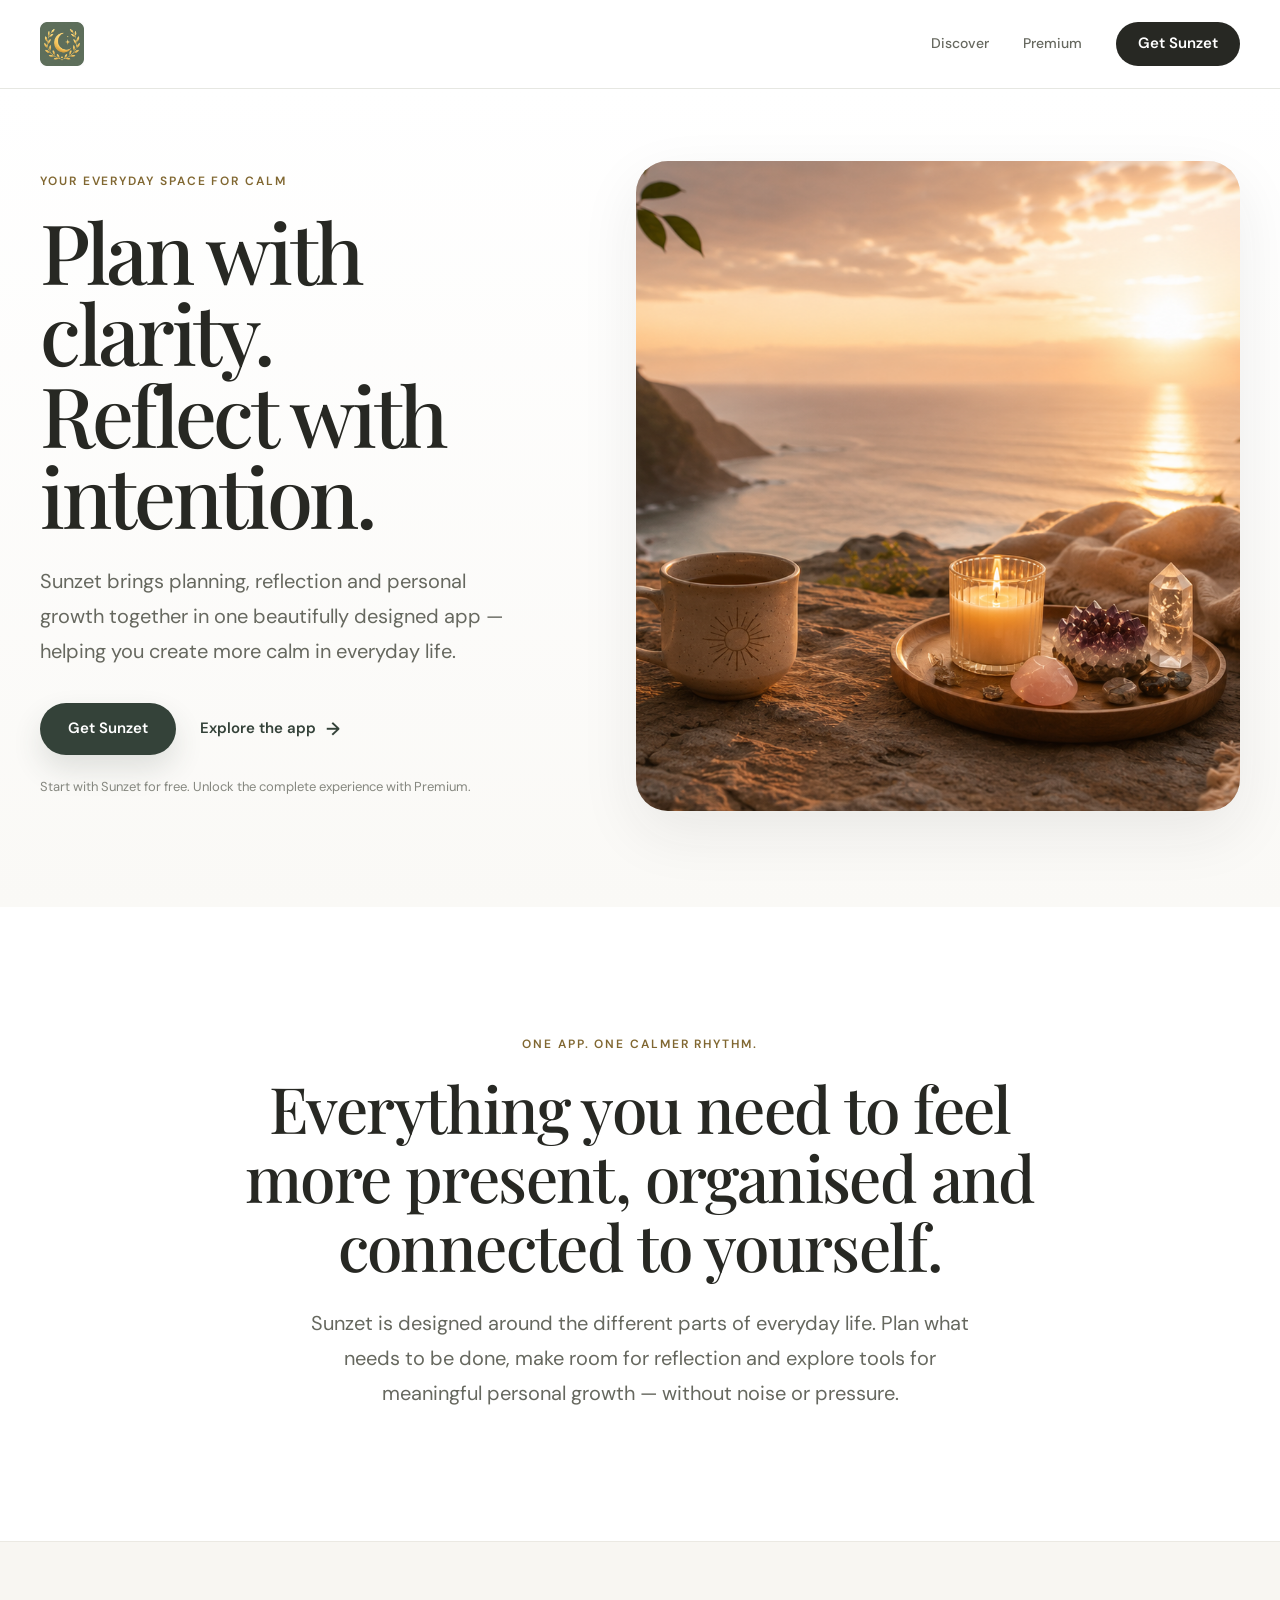
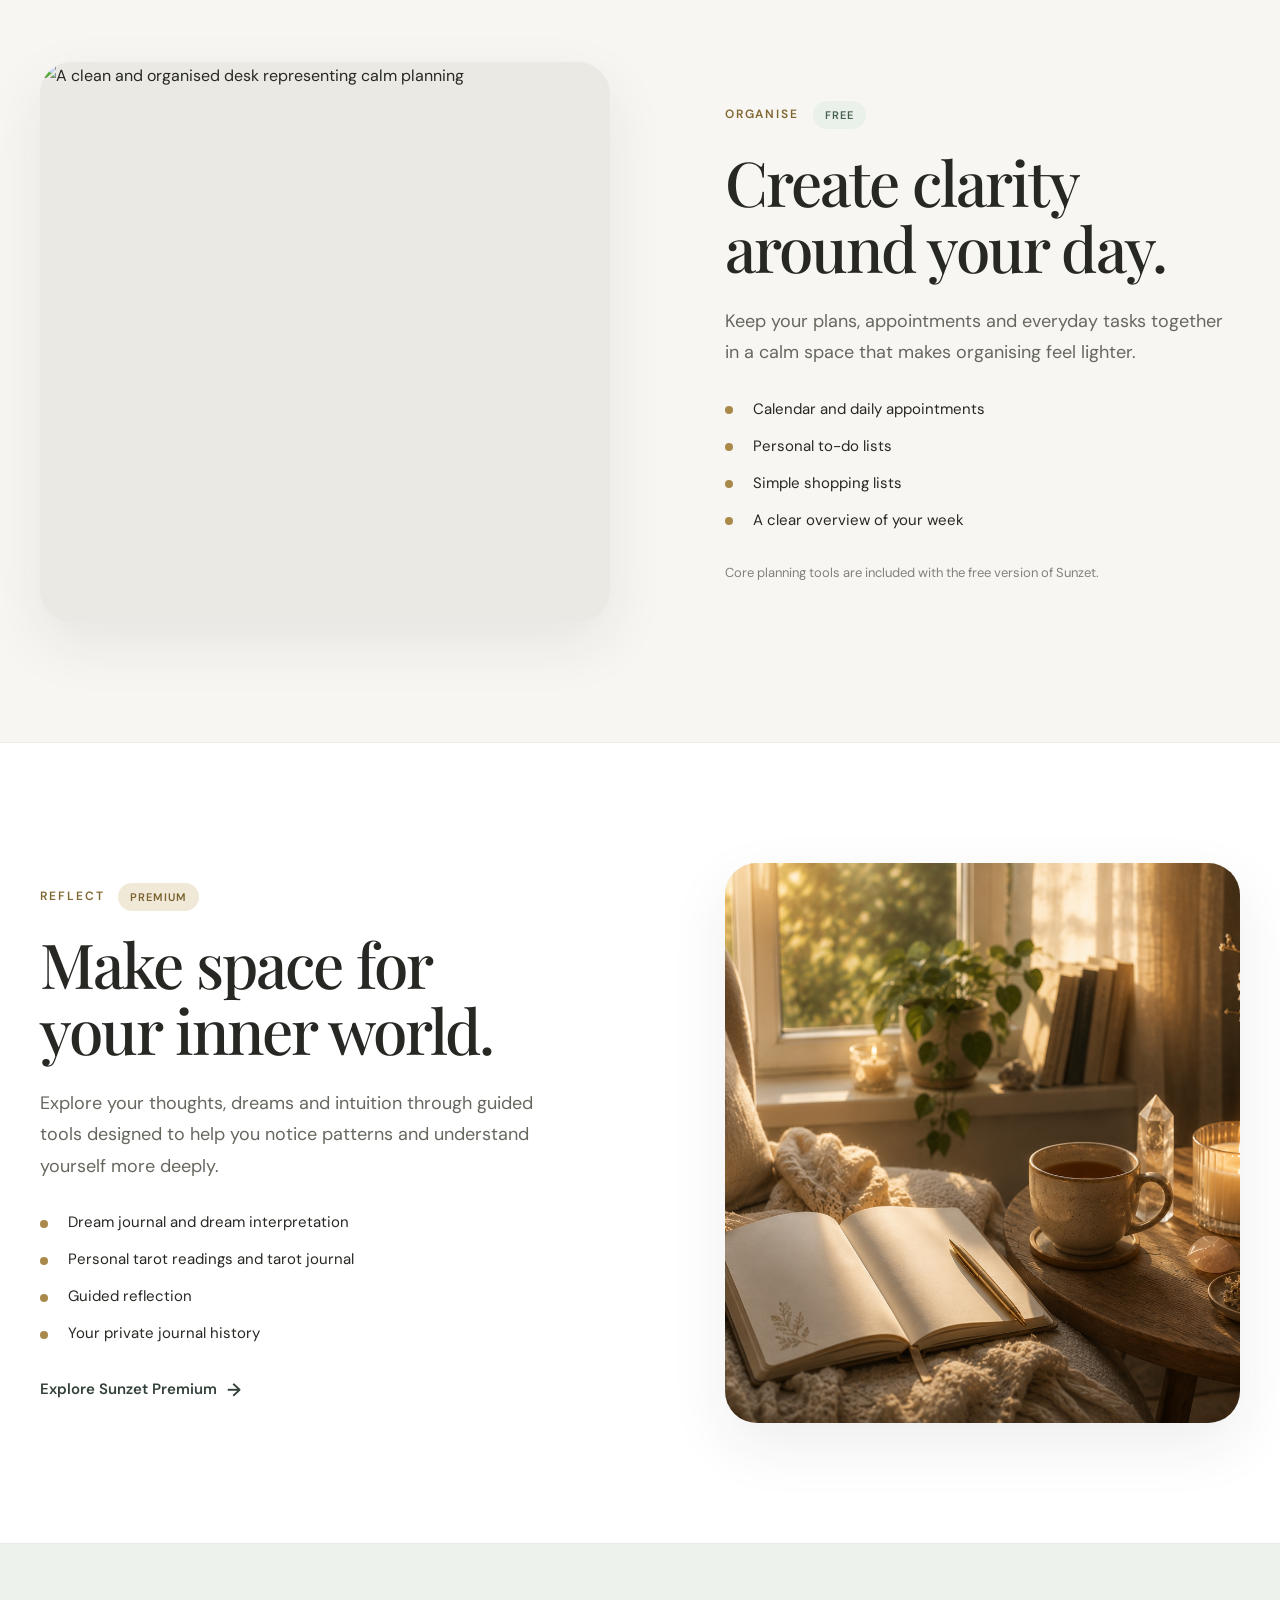
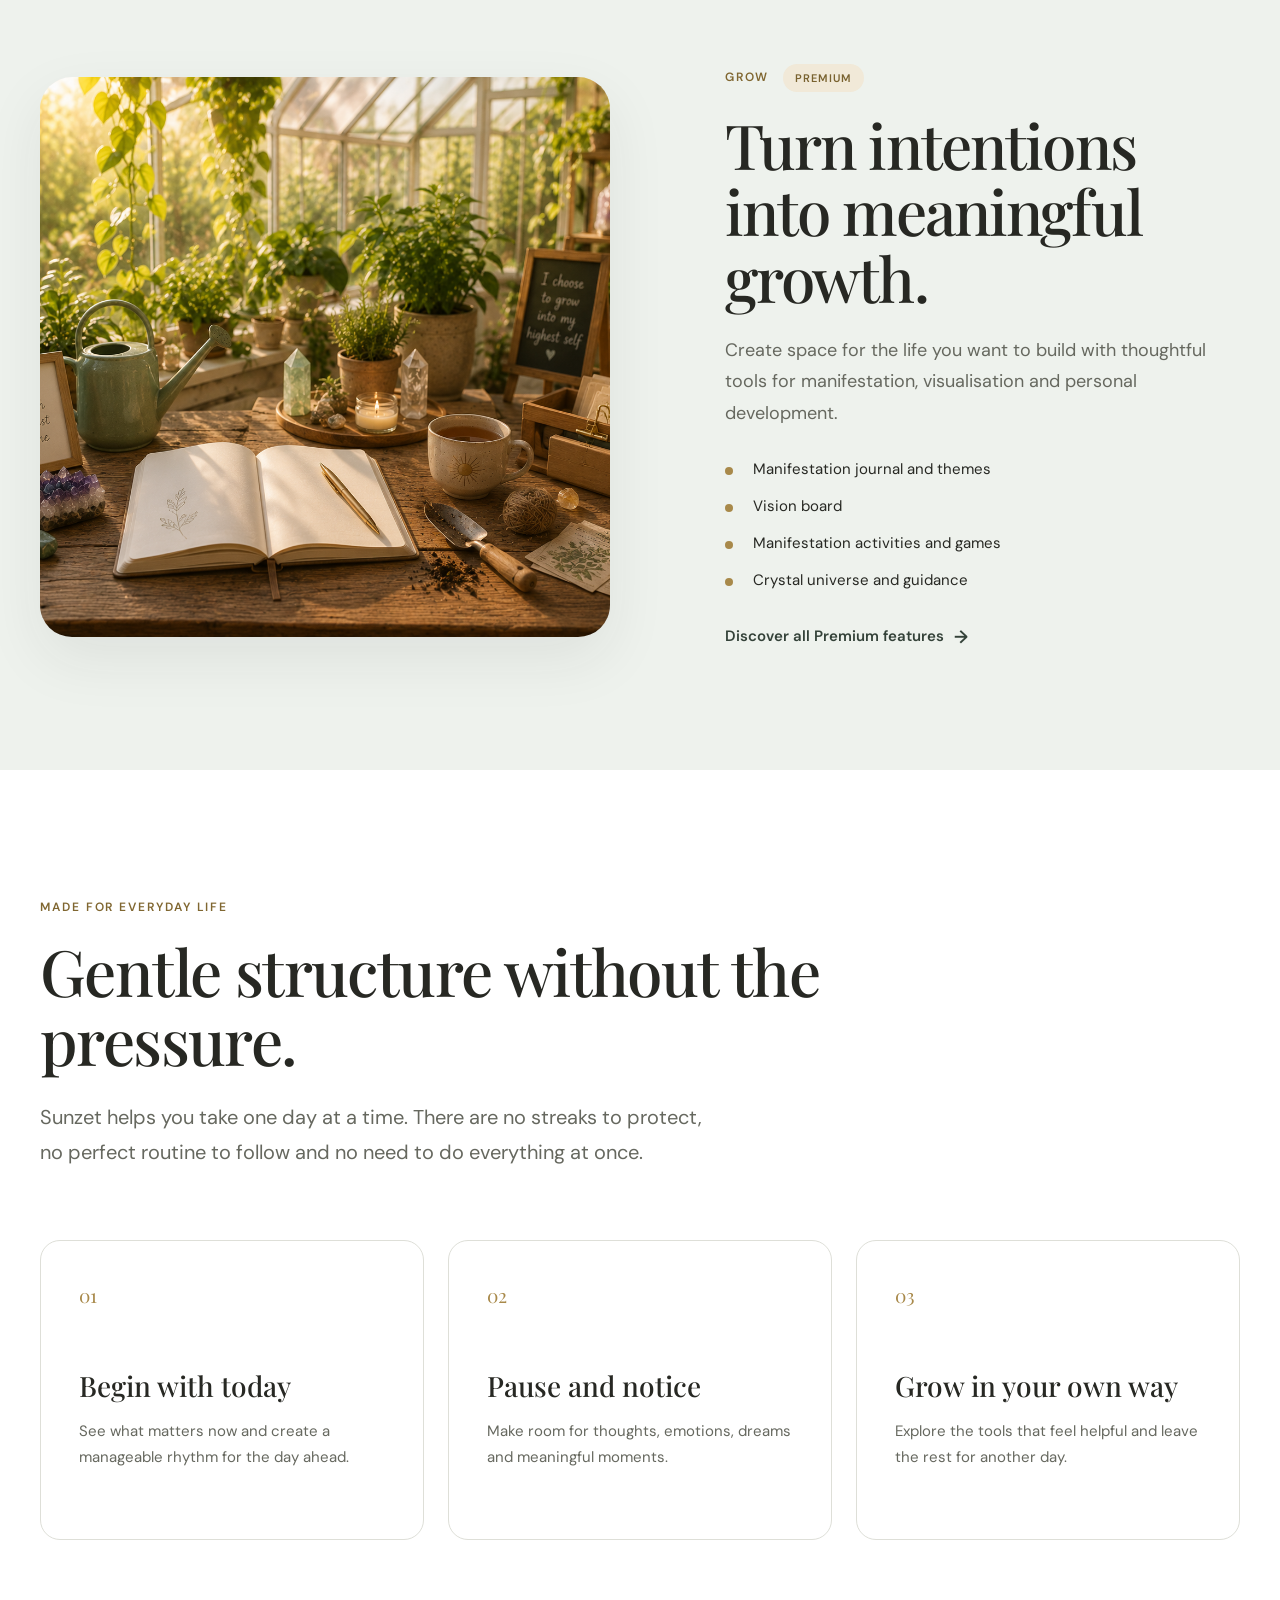
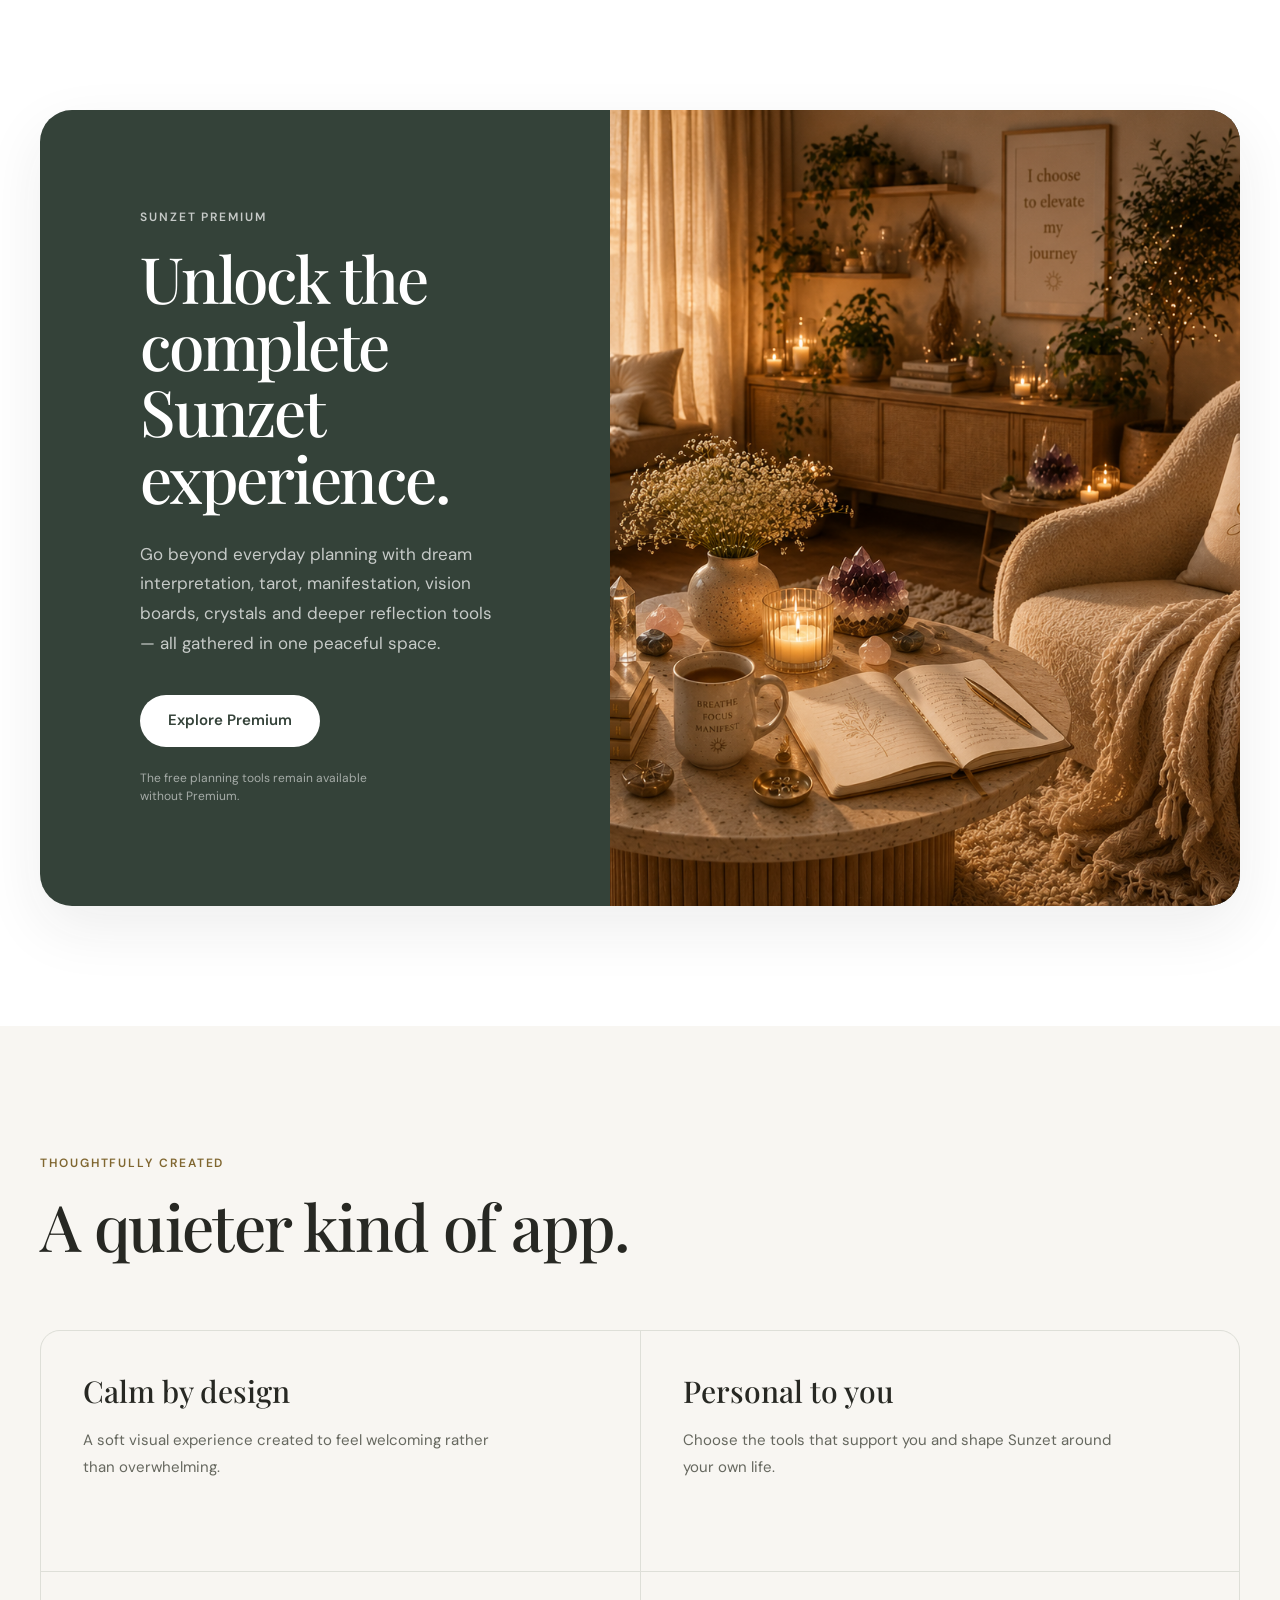
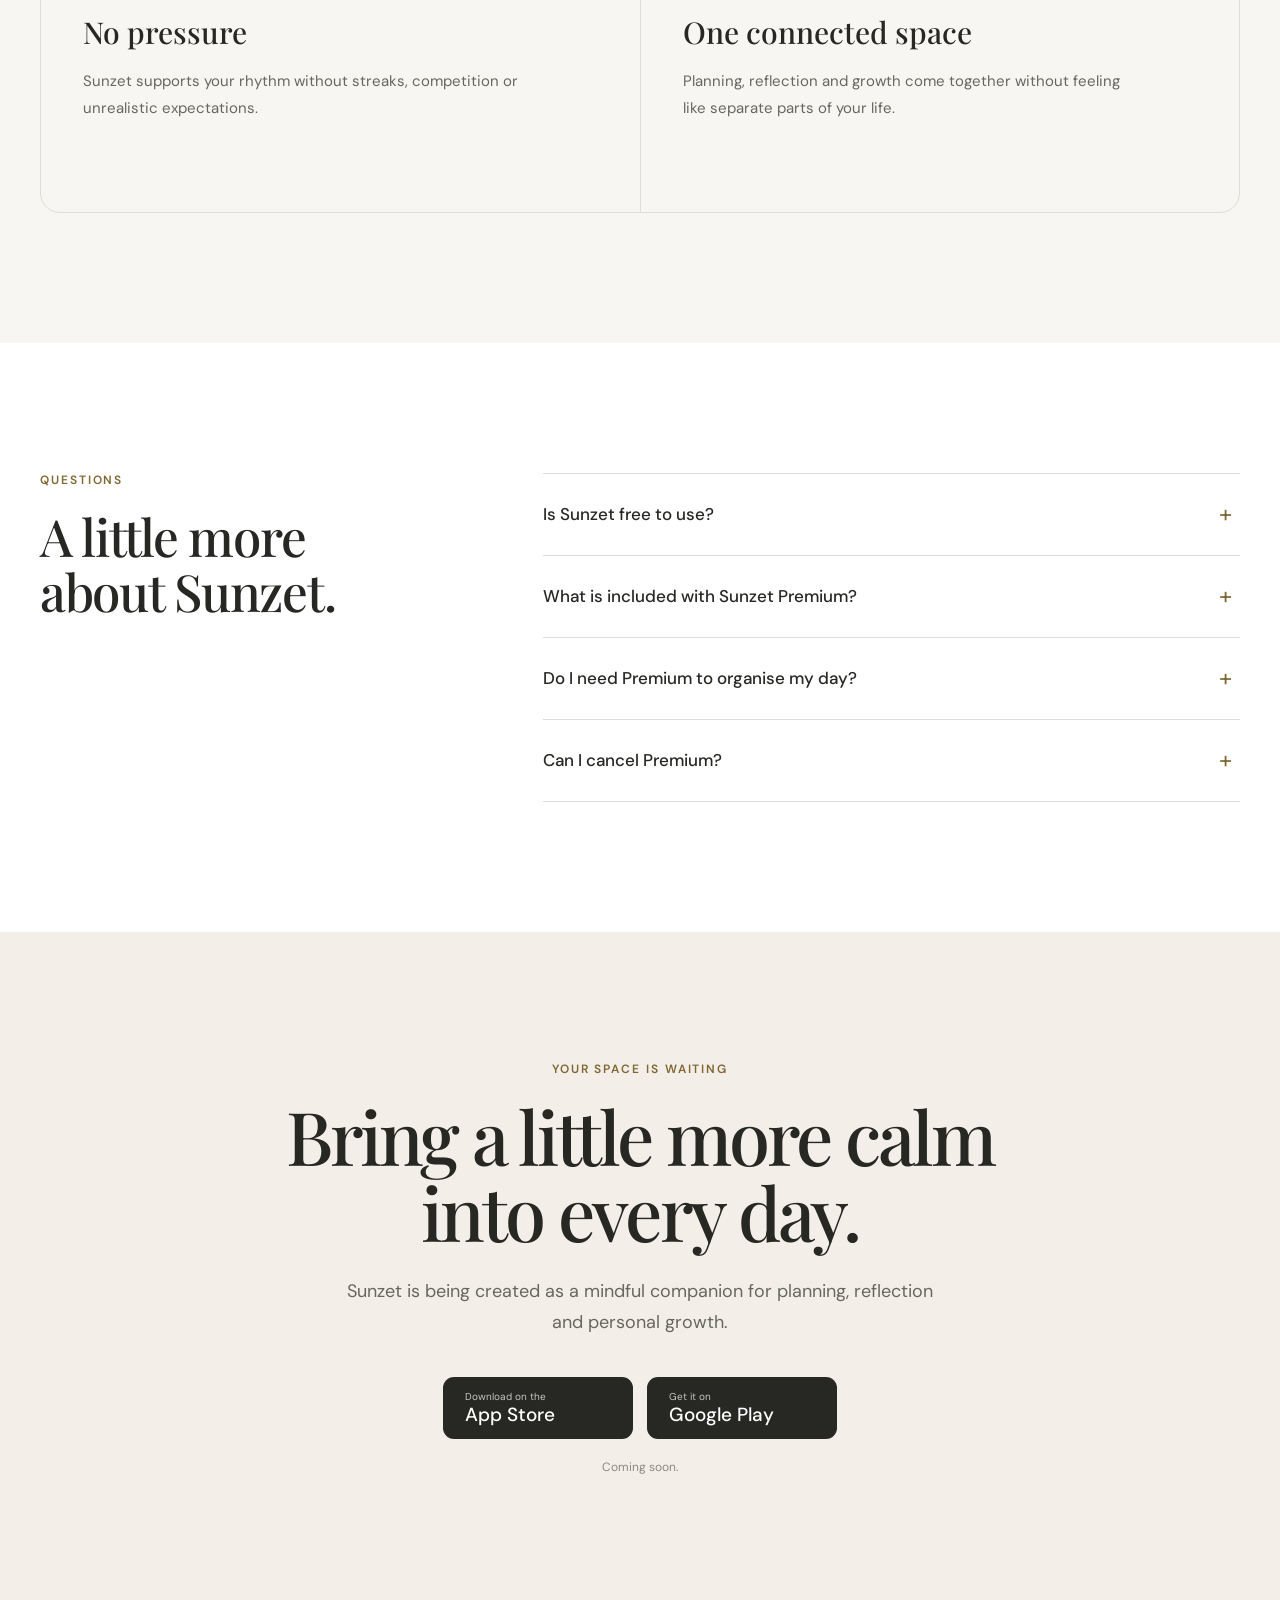
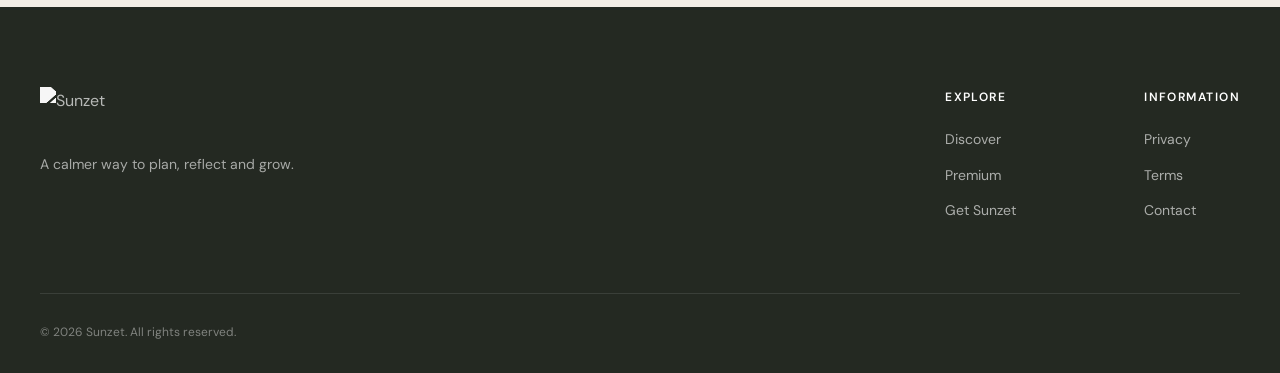
==== commit 028560b9: "Change image format from webp to png" ====
--- a/index.html
+++ b/index.html
@@ -203,7 +203,7 @@
 
           <div class="feature-visual">
             <img
-              src="images/sunzet-organise-hero.webp"
+              src="sunzet-organise-hero.png"
               alt="A clean and organised desk representing calm planning"
               class="feature-image"
               loading="lazy"
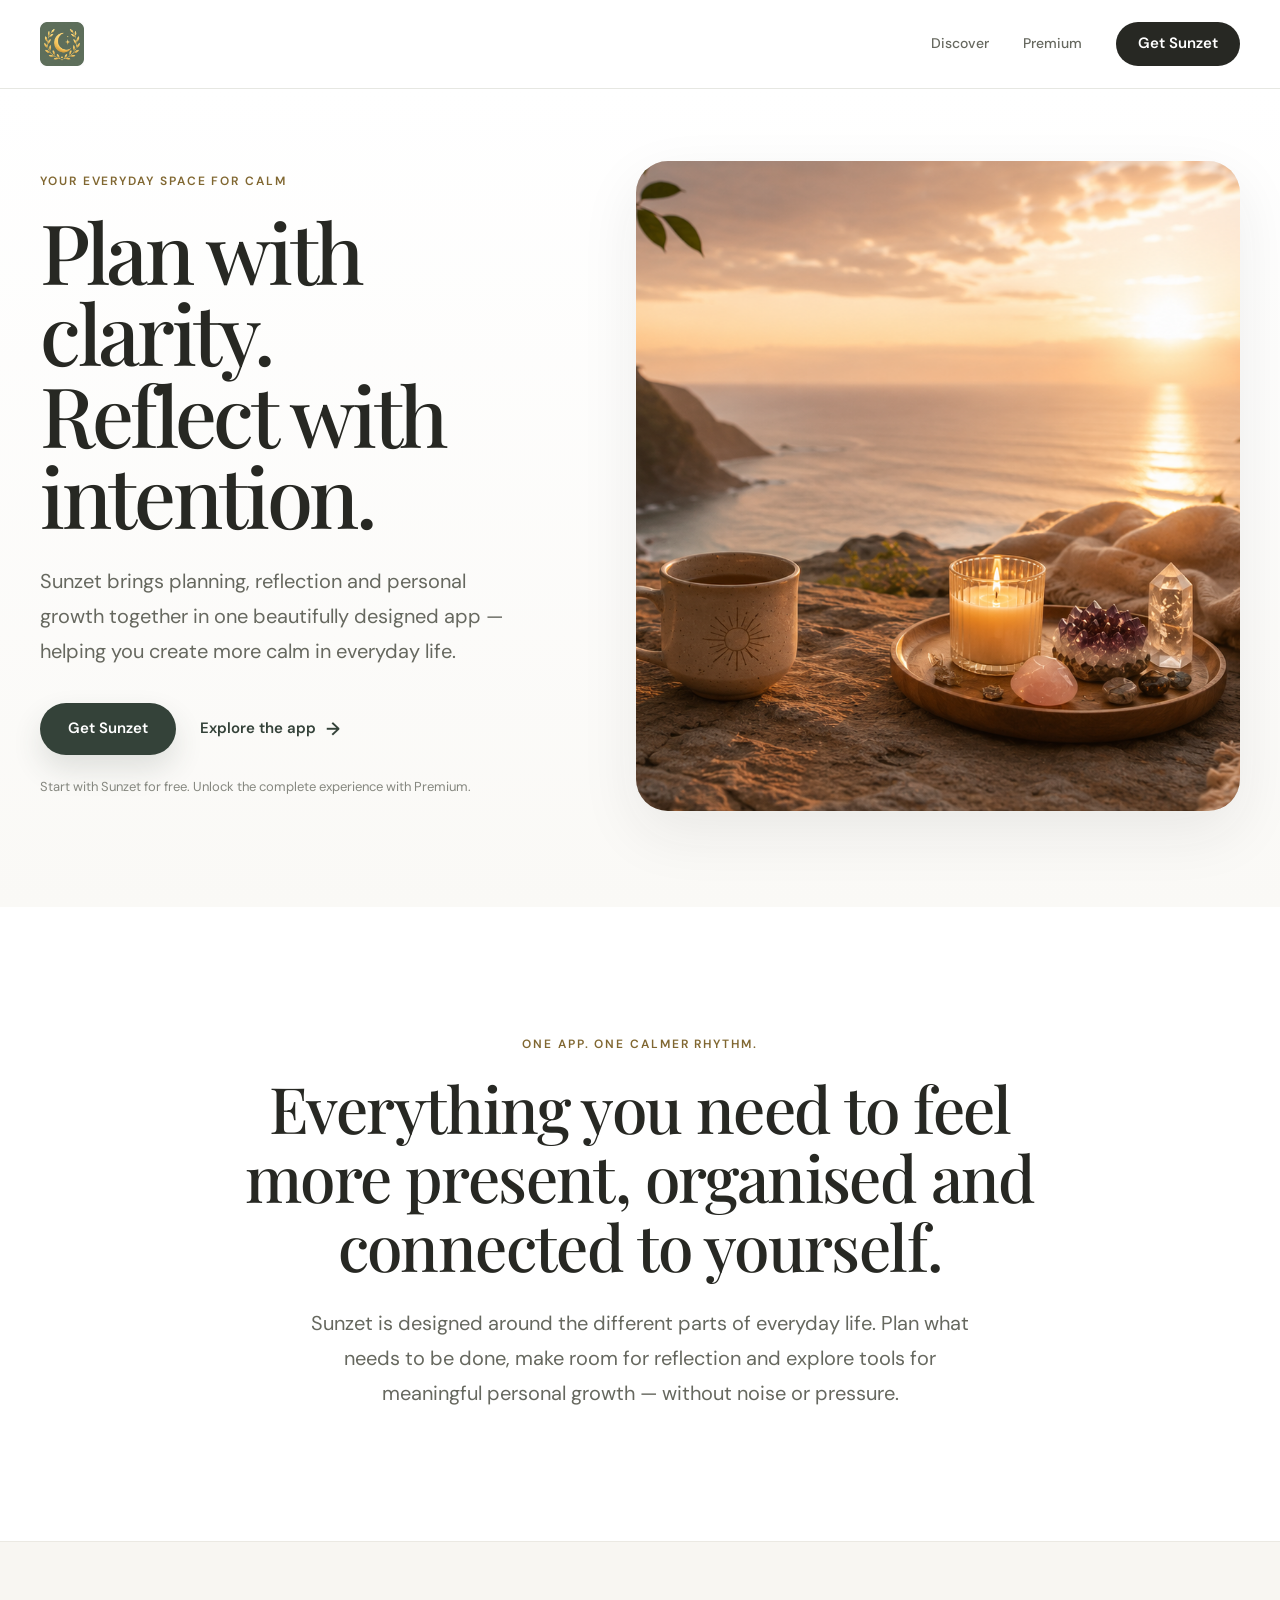
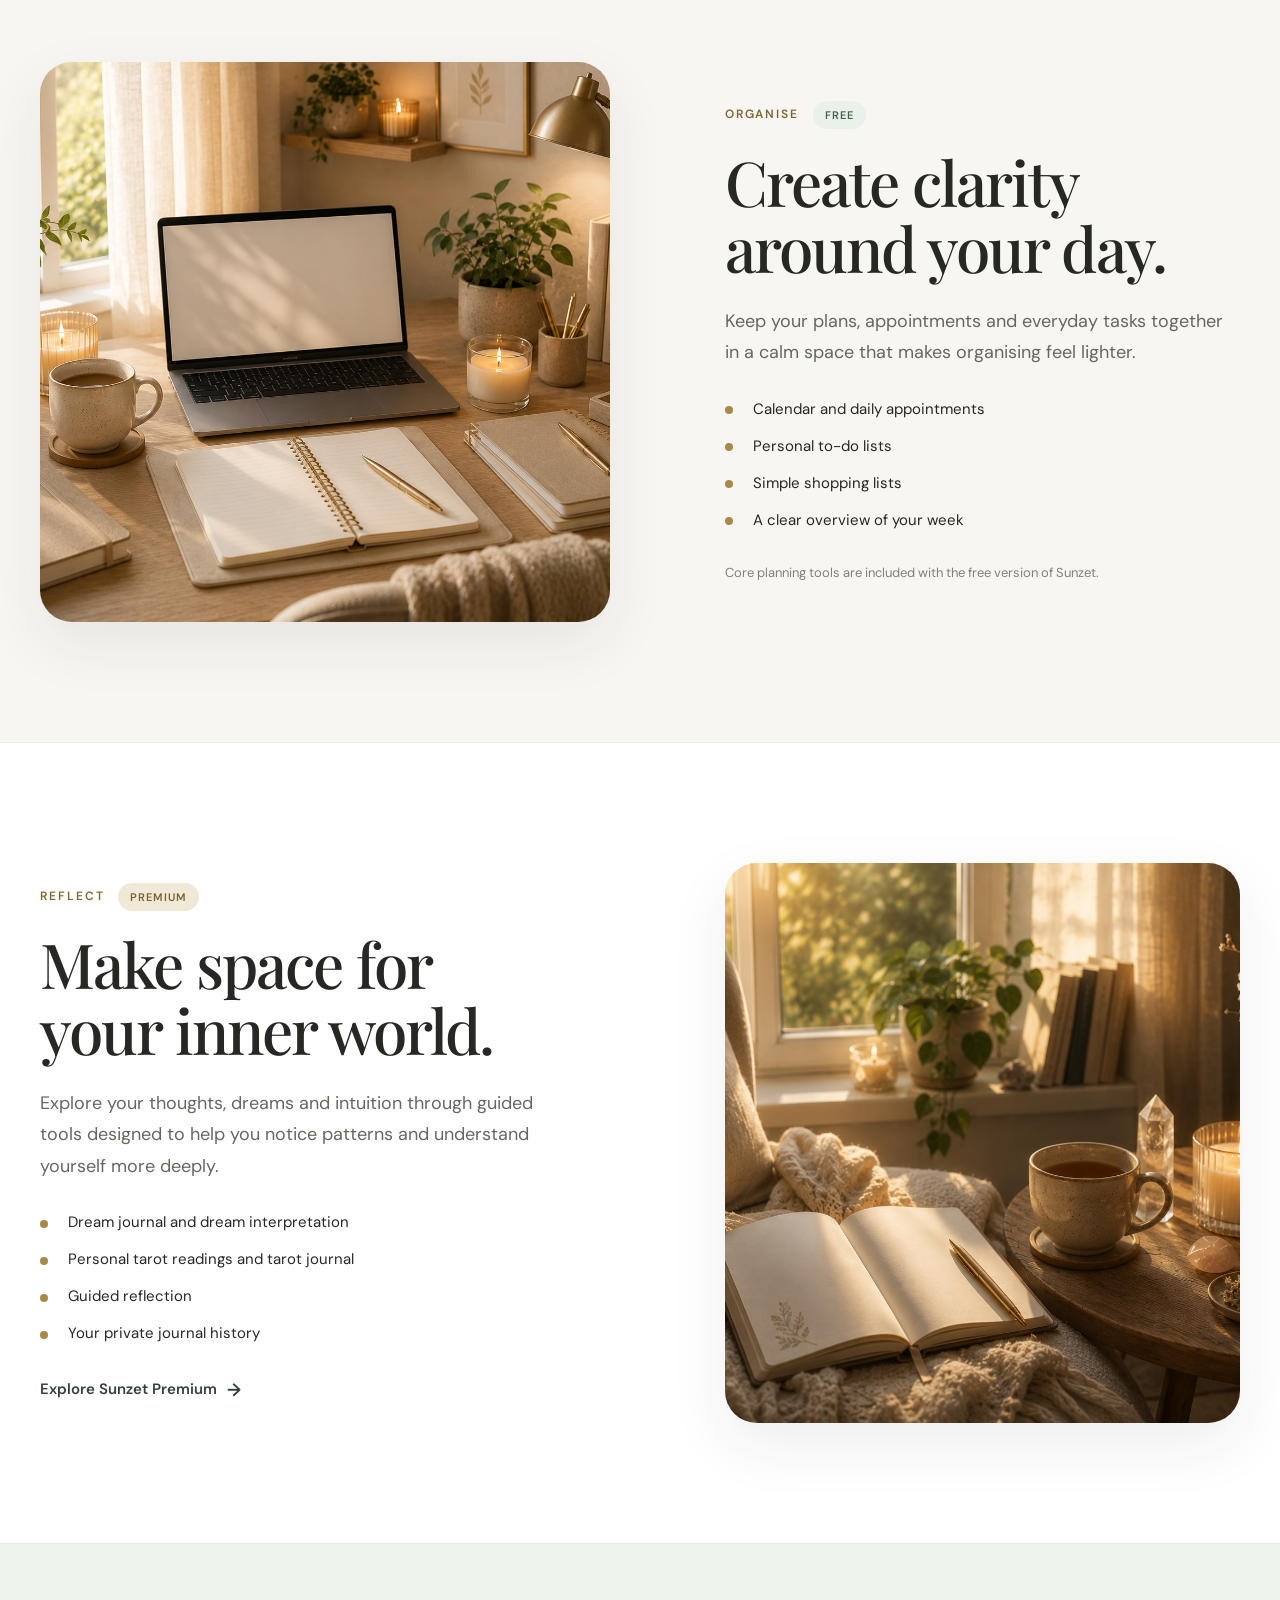
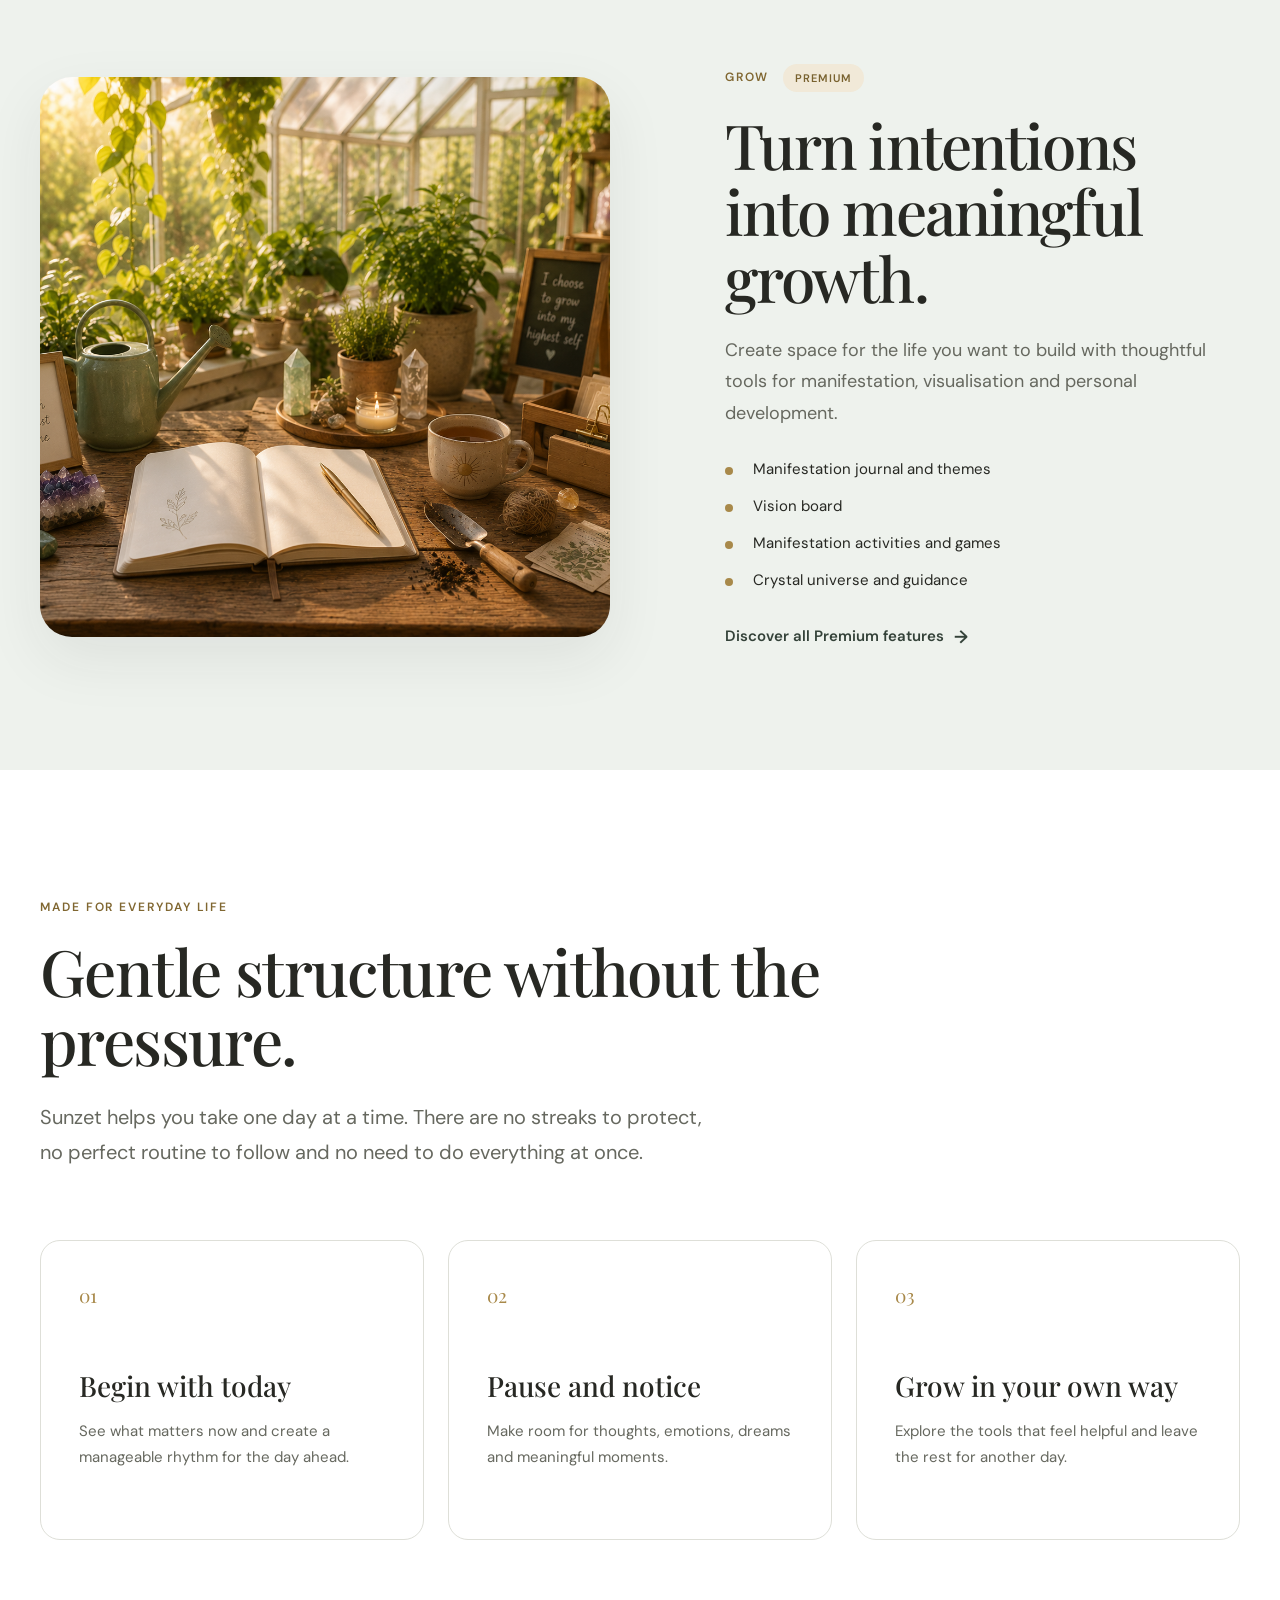
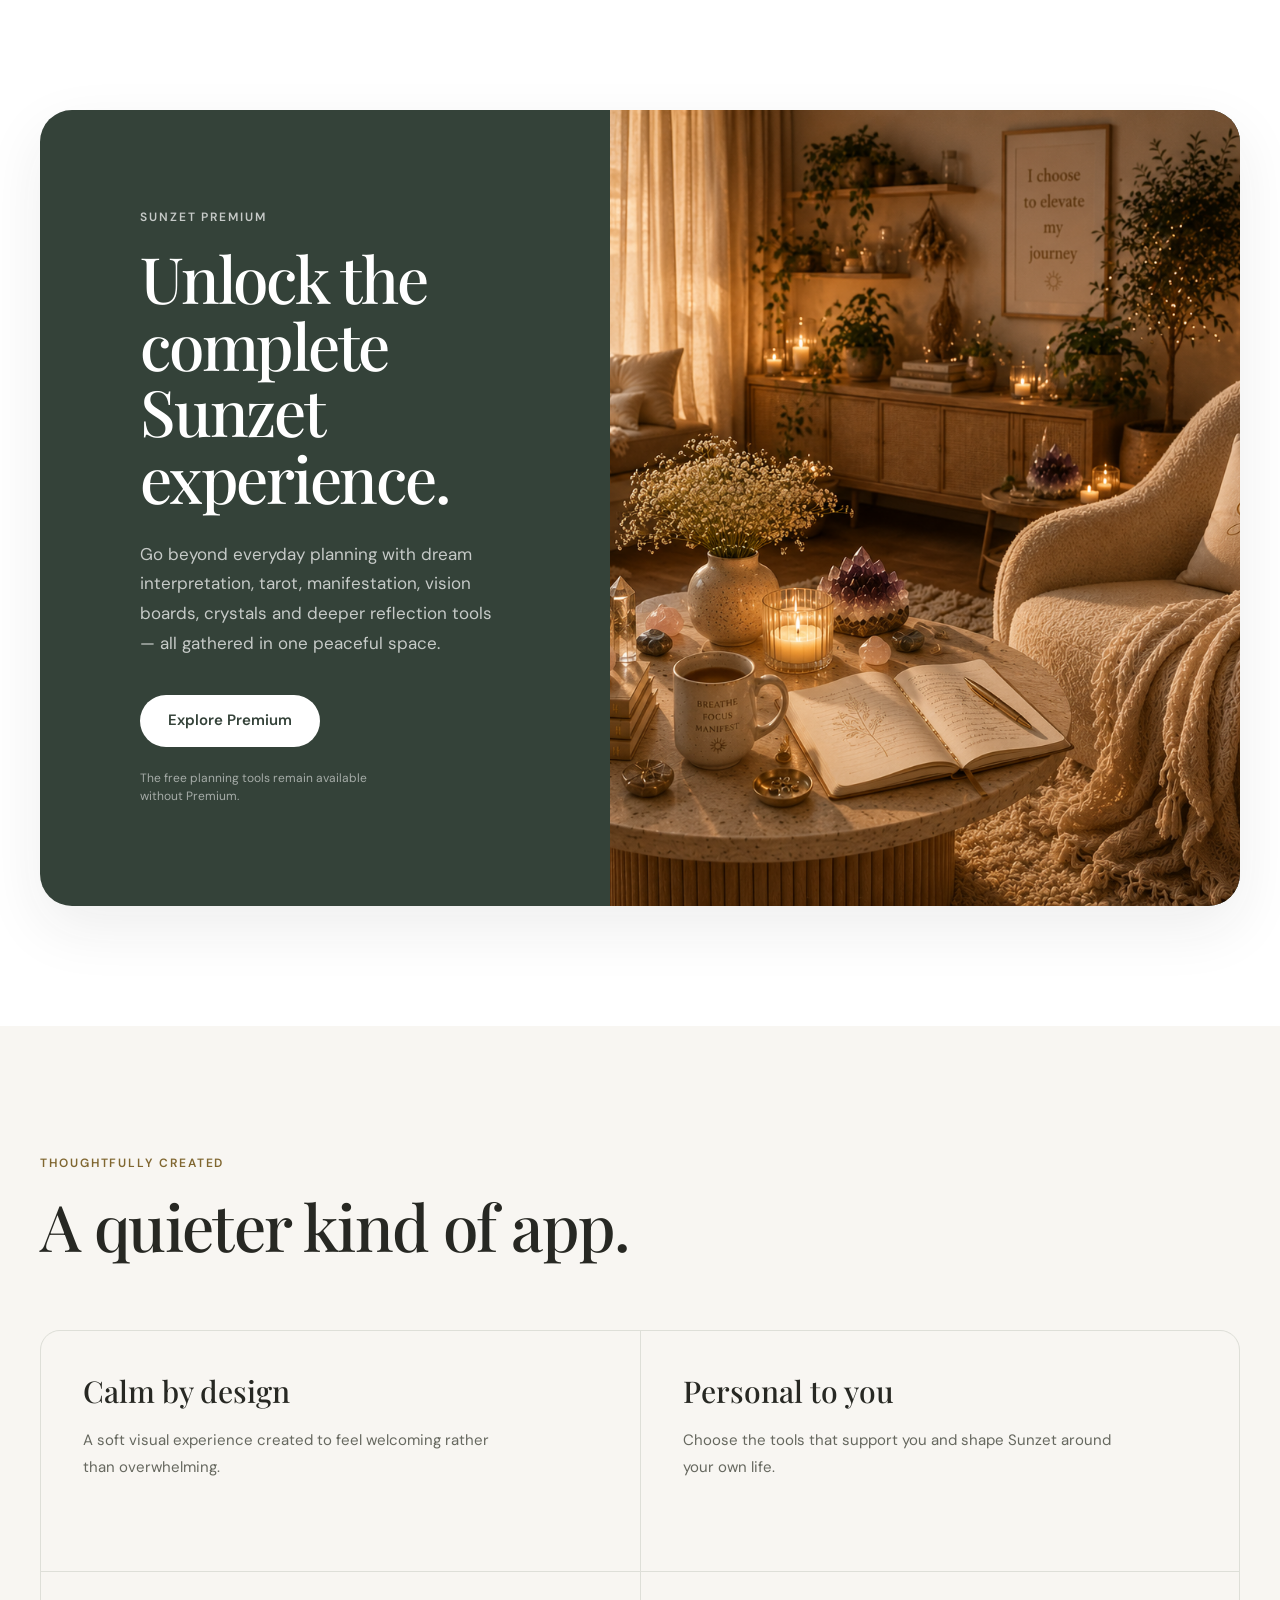
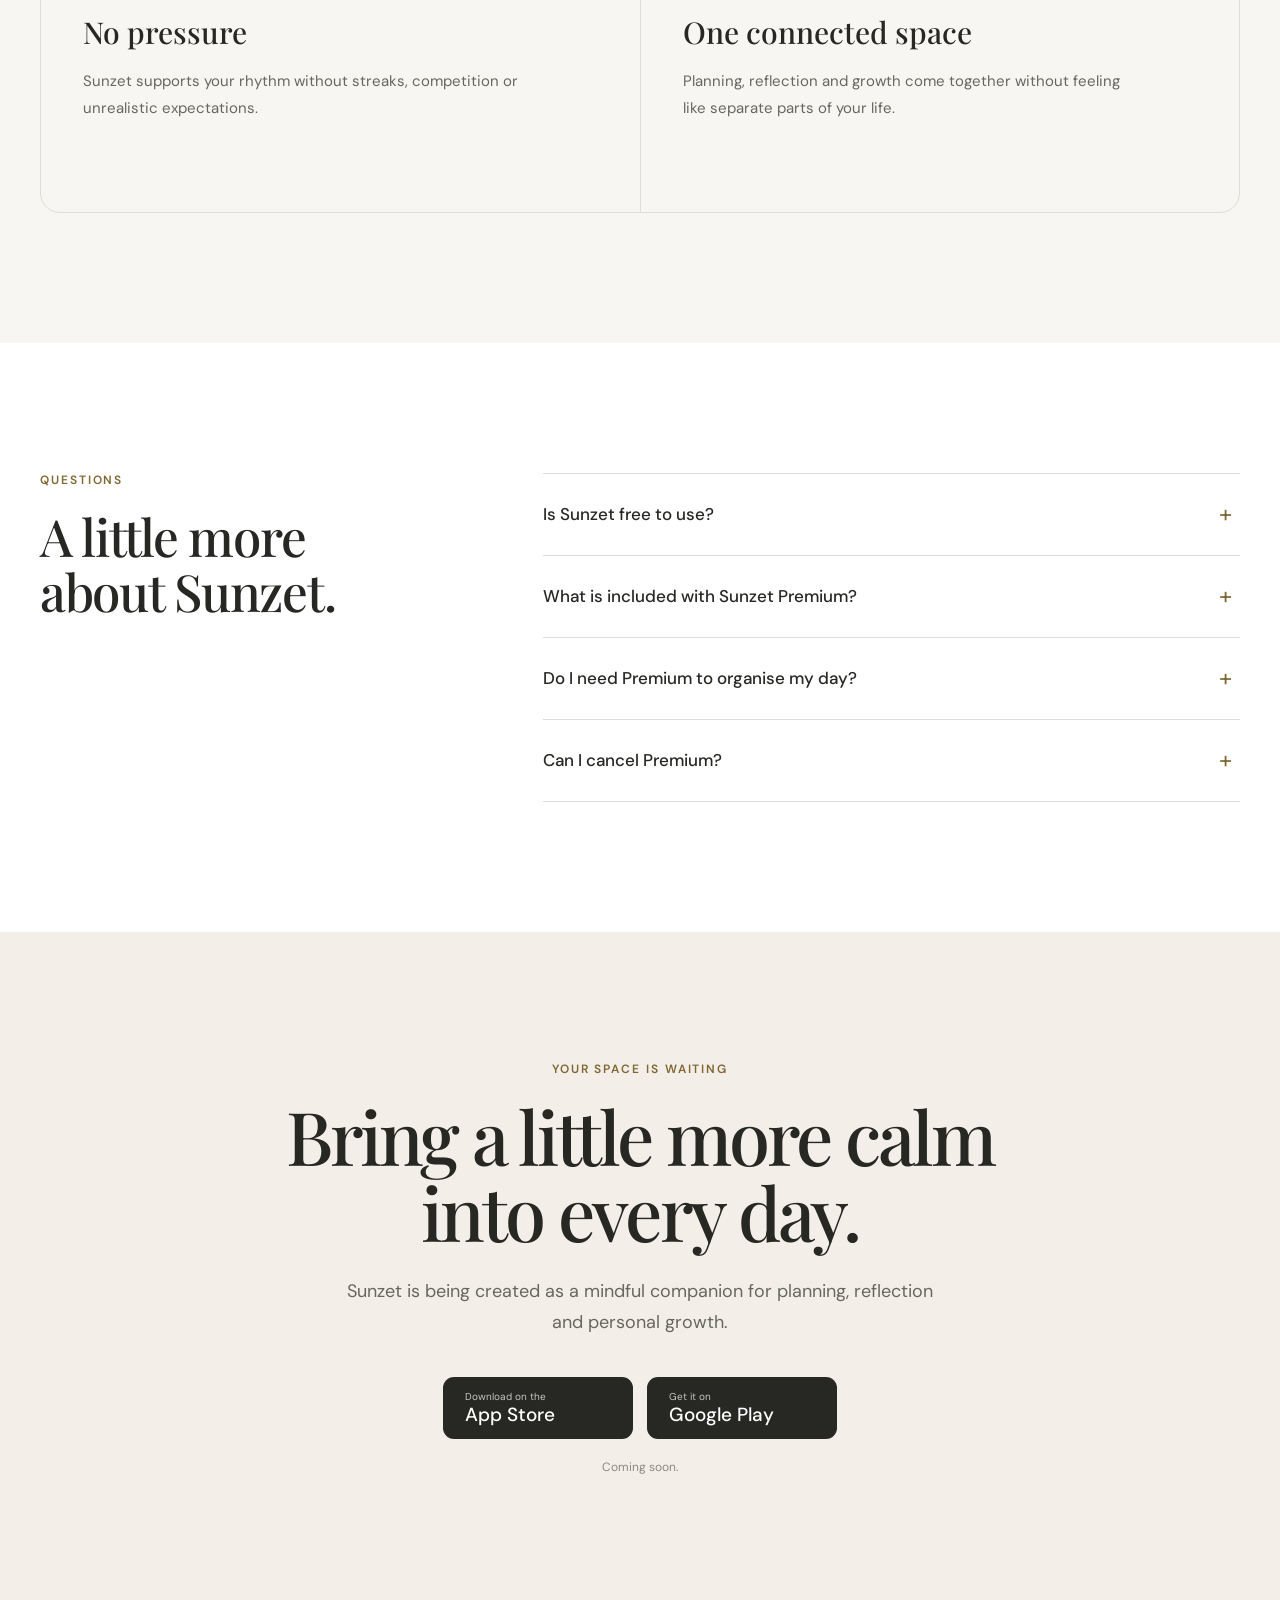
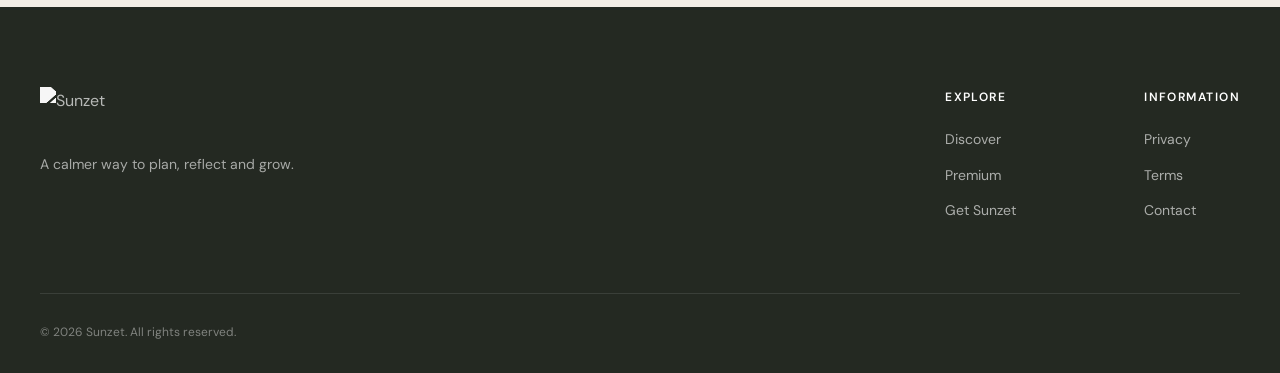
==== commit fc53b554: "Fix image source typo in index.html" ====
--- a/index.html
+++ b/index.html
@@ -203,7 +203,7 @@
 
           <div class="feature-visual">
             <img
-              src="sunzet-organise-hero.png"
+              src="sunzet-organize-hero.png"
               alt="A clean and organised desk representing calm planning"
               class="feature-image"
               loading="lazy"
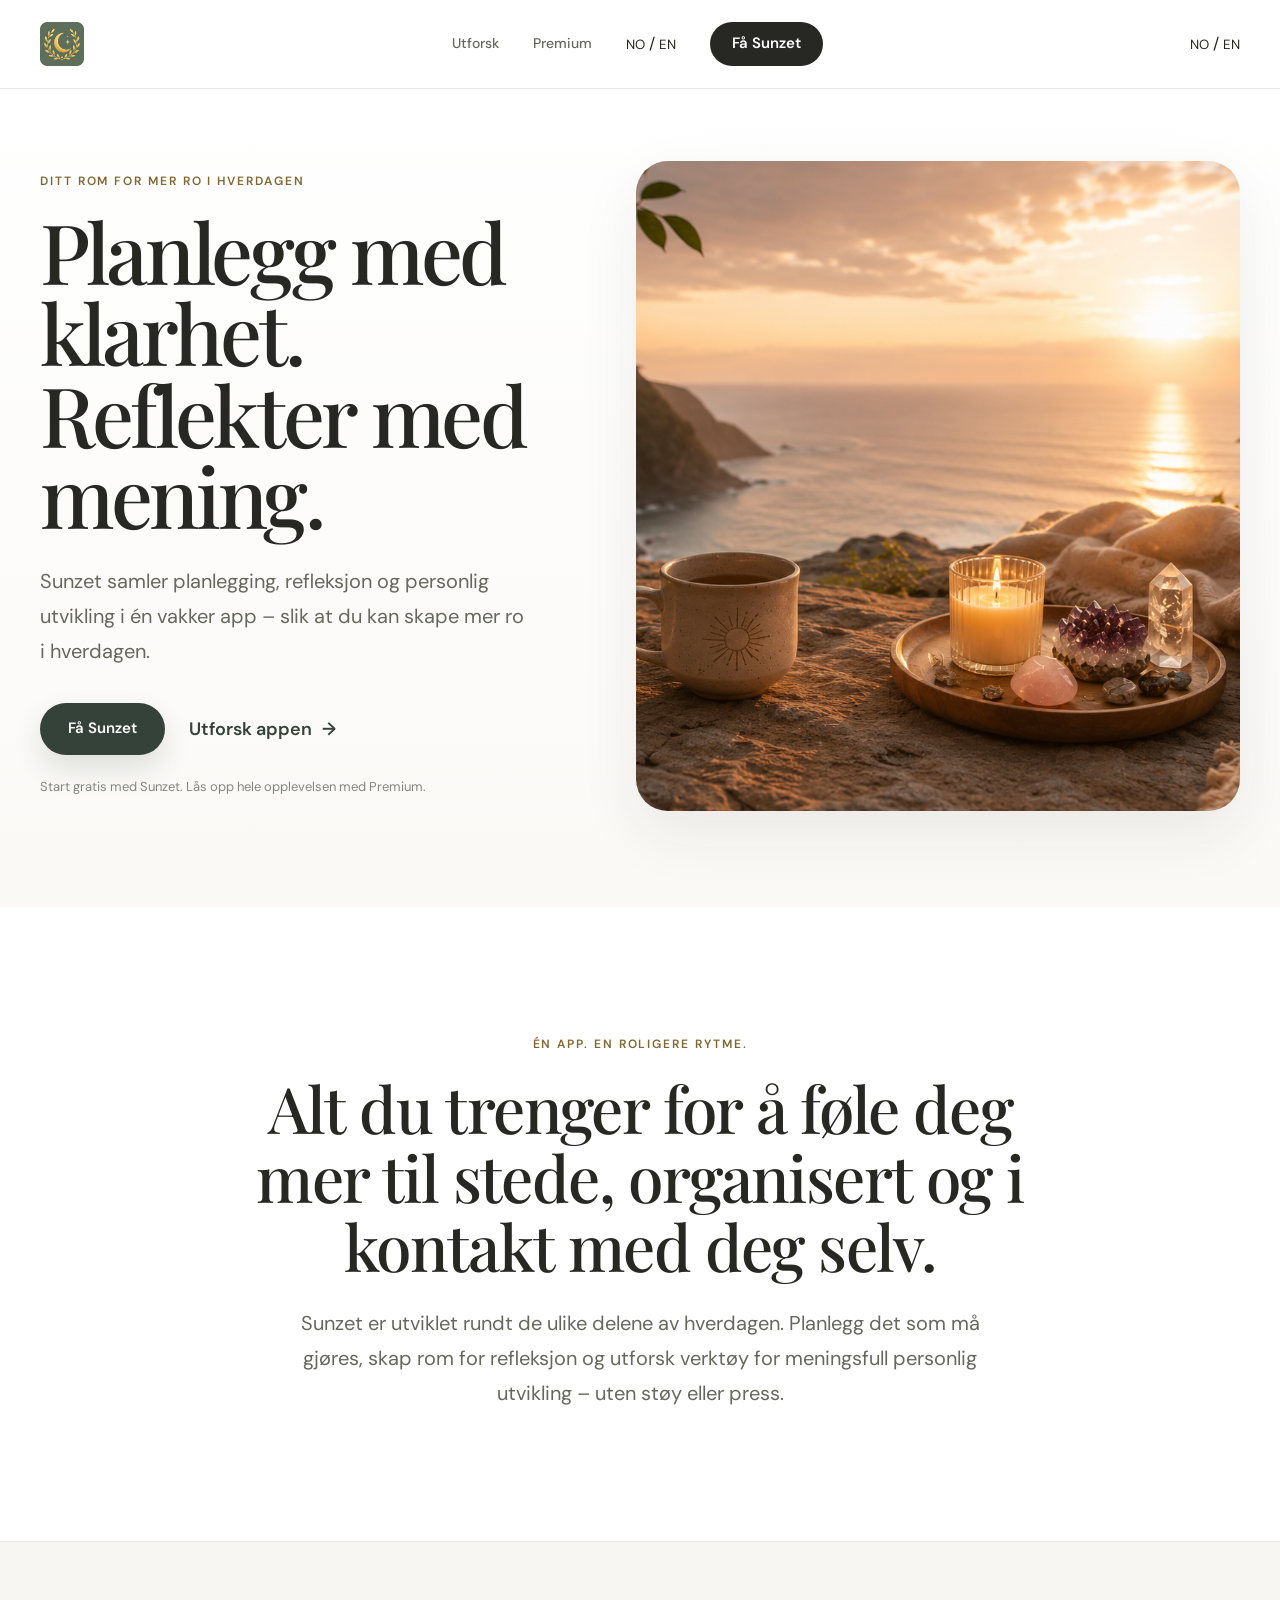
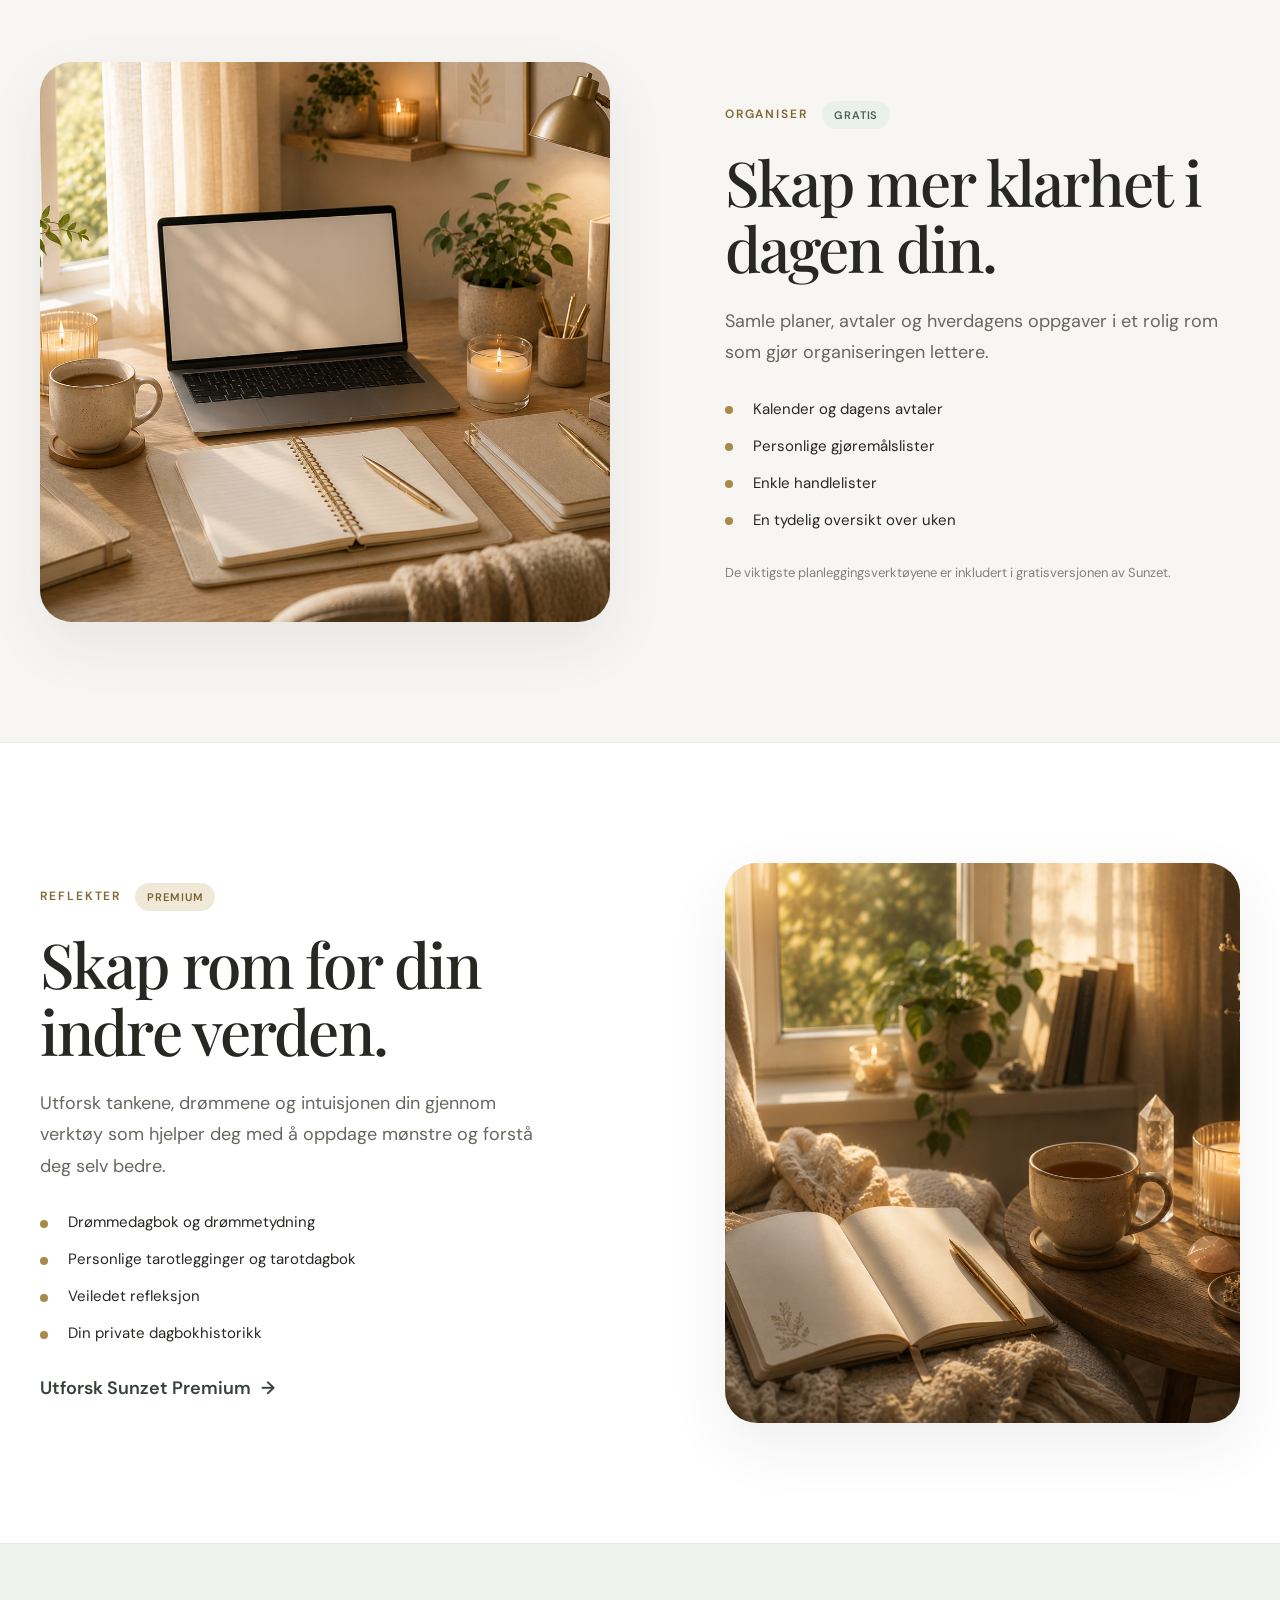
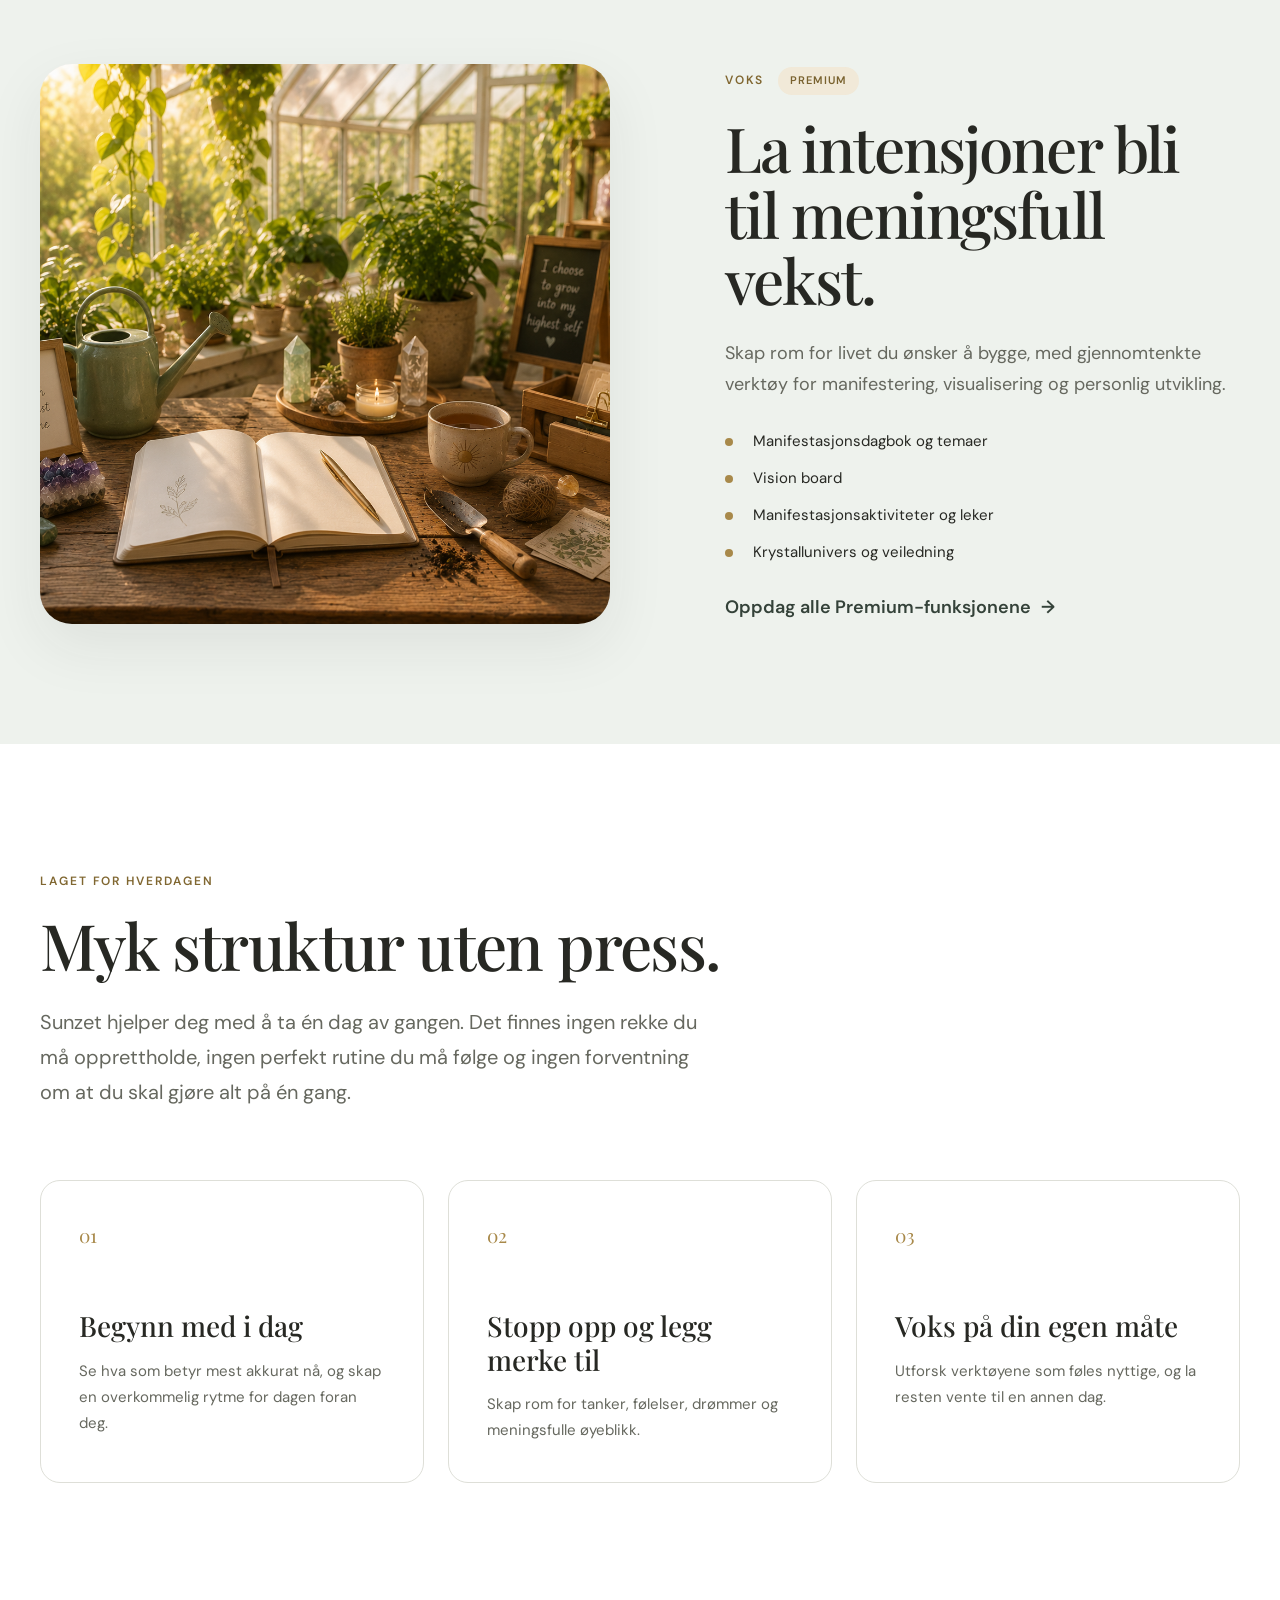
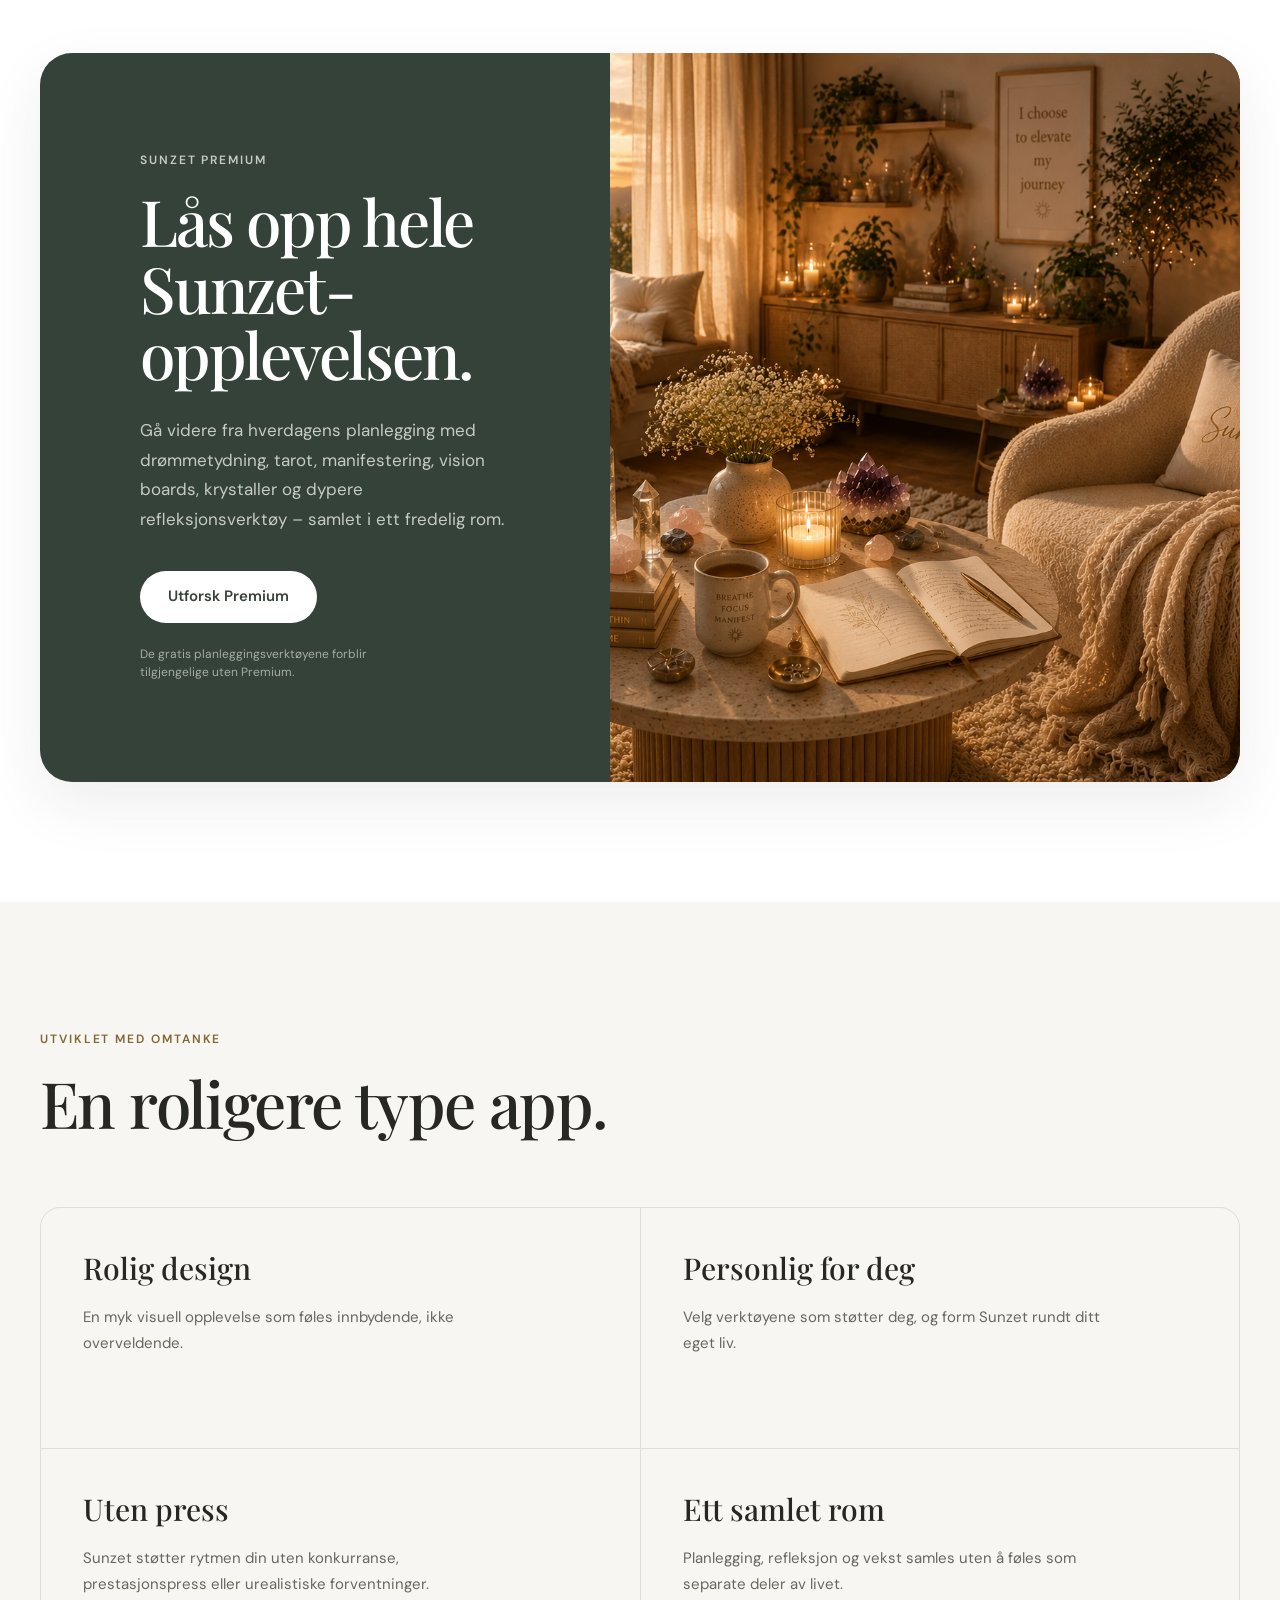
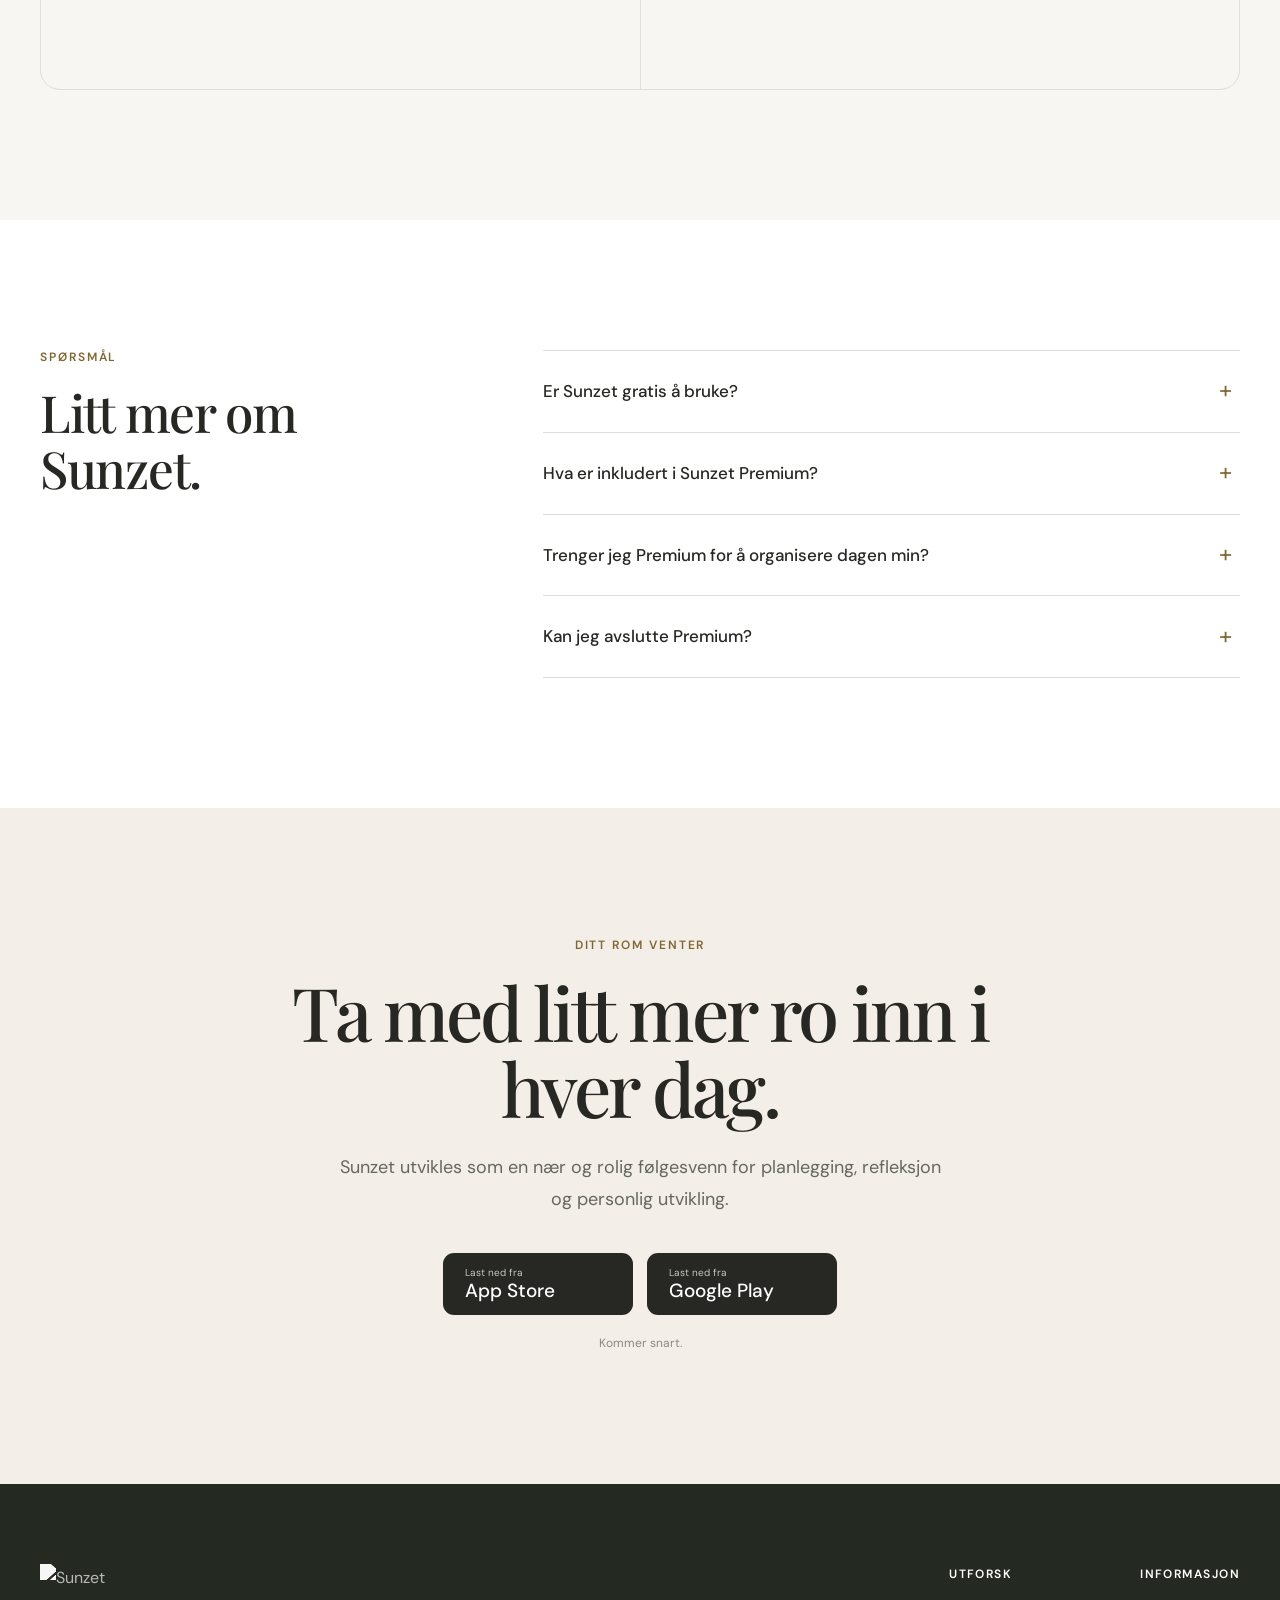
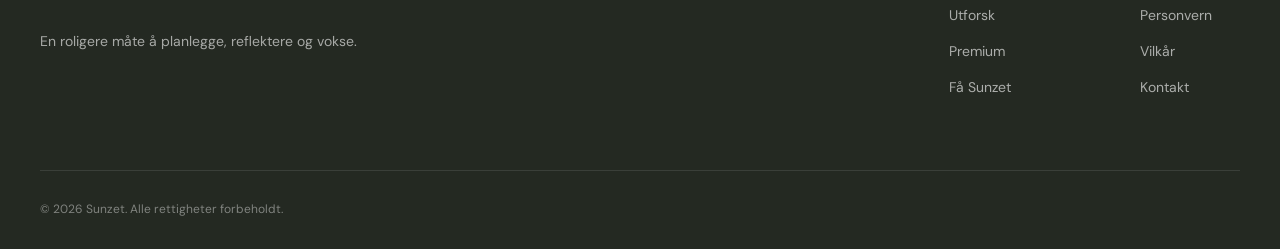
==== commit ab97350b: "sunzet website v6" ====
--- a/index.html
+++ b/index.html
@@ -1,5 +1,5 @@
 <!DOCTYPE html>
-<html lang="en">
+<html lang="no">
 <head>
   <meta charset="UTF-8" />
 
@@ -9,15 +9,24 @@
   />
 
   <meta
+    id="meta-description"
     name="description"
-    content="Sunzet brings mindful planning, reflection and personal growth together in one calm and beautifully designed app."
+    content="Sunzet samler rolig planlegging, refleksjon og personlig utvikling i én vakker app."
   />
 
-  <title>Sunzet — A calmer way to plan, reflect and grow</title>
-
-  <link rel="stylesheet" href="styles.css" />
-
-  <link rel="preconnect" href="https://fonts.googleapis.com" />
+  <title>
+    Sunzet — En roligere måte å planlegge, reflektere og vokse
+  </title>
+
+  <link
+    rel="stylesheet"
+    href="styles.css"
+  />
+
+  <link
+    rel="preconnect"
+    href="https://fonts.googleapis.com"
+  />
 
   <link
     rel="preconnect"
@@ -33,14 +42,18 @@
 
 <body>
 
-  <!-- HEADER -->
+  <!-- =====================================================
+       HEADER
+       ===================================================== -->
+
   <header class="site-header">
     <div class="header-inner">
 
       <a
         href="index.html"
         class="brand"
-        aria-label="Sunzet home"
+        data-i18n-aria="homeAria"
+        aria-label="Sunzet hjem"
       >
         <img
           src="sunzet-logo.png"
@@ -51,58 +64,143 @@
 
       <nav
         class="desktop-navigation"
-        aria-label="Main navigation"
+        data-i18n-aria="mainNavigationAria"
+        aria-label="Hovedmeny"
       >
+
         <a
           href="#discover"
           class="navigation-link"
+          data-i18n="navDiscover"
         >
-          Discover
+          Utforsk
         </a>
 
         <a
           href="premium.html"
           class="navigation-link"
+          data-i18n="navPremium"
         >
           Premium
         </a>
 
+        <div
+          class="language-switcher"
+          aria-label="Velg språk"
+        >
+          <button
+            type="button"
+            class="language-button is-active"
+            data-language="no"
+            aria-label="Bytt til norsk"
+            aria-pressed="true"
+          >
+            NO
+          </button>
+
+          <span
+            class="language-divider"
+            aria-hidden="true"
+          >
+            /
+          </span>
+
+          <button
+            type="button"
+            class="language-button"
+            data-language="en"
+            aria-label="Switch to English"
+            aria-pressed="false"
+          >
+            EN
+          </button>
+        </div>
+
         <a
           href="#download"
           class="navigation-button"
+          data-i18n="navGetSunzet"
         >
-          Get Sunzet
+          Få Sunzet
         </a>
+
       </nav>
 
-      <button
-        class="mobile-menu-button"
-        type="button"
-        aria-label="Open navigation"
-        aria-expanded="false"
-        aria-controls="mobile-navigation"
-      >
-        <span></span>
-        <span></span>
-      </button>
+      <div class="mobile-header-actions">
+
+        <div
+          class="language-switcher language-switcher-mobile"
+          aria-label="Velg språk"
+        >
+          <button
+            type="button"
+            class="language-button is-active"
+            data-language="no"
+            aria-label="Bytt til norsk"
+            aria-pressed="true"
+          >
+            NO
+          </button>
+
+          <span
+            class="language-divider"
+            aria-hidden="true"
+          >
+            /
+          </span>
+
+          <button
+            type="button"
+            class="language-button"
+            data-language="en"
+            aria-label="Switch to English"
+            aria-pressed="false"
+          >
+            EN
+          </button>
+        </div>
+
+        <button
+          class="mobile-menu-button"
+          type="button"
+          data-i18n-aria="openNavigationAria"
+          aria-label="Åpne meny"
+          aria-expanded="false"
+          aria-controls="mobile-navigation"
+        >
+          <span></span>
+          <span></span>
+        </button>
+
+      </div>
 
     </div>
 
     <nav
       class="mobile-navigation"
       id="mobile-navigation"
-      aria-label="Mobile navigation"
+      data-i18n-aria="mobileNavigationAria"
+      aria-label="Mobilmeny"
     >
-      <a href="#discover">
-        Discover
+      <a
+        href="#discover"
+        data-i18n="navDiscover"
+      >
+        Utforsk
       </a>
 
-      <a href="premium.html">
+      <a
+        href="premium.html"
+        data-i18n="navPremium"
+      >
         Premium
       </a>
 
-      <a href="#download">
-        Get Sunzet
+      <a
+        href="#download"
+        data-i18n="navGetSunzet"
+      >
+        Få Sunzet
       </a>
     </nav>
   </header>
@@ -110,47 +208,70 @@
 
   <main>
 
-    <!-- HERO -->
+    <!-- =====================================================
+         HERO
+         ===================================================== -->
+
     <section class="hero-section">
       <div class="hero-inner">
 
         <div class="hero-content">
 
-          <p class="eyebrow">
-            Your everyday space for calm
+          <p
+            class="eyebrow"
+            data-i18n="heroEyebrow"
+          >
+            Ditt rom for mer ro i hverdagen
           </p>
 
-          <h1 class="hero-title">
-            Plan with clarity.<br />
-            Reflect with intention.
+          <h1
+            class="hero-title"
+            data-i18n-html="heroTitle"
+          >
+            Planlegg med klarhet.<br />
+            Reflekter med mening.
           </h1>
 
-          <p class="hero-description">
-            Sunzet brings planning, reflection and personal
-            growth together in one beautifully designed app —
-            helping you create more calm in everyday life.
+          <p
+            class="hero-description"
+            data-i18n="heroDescription"
+          >
+            Sunzet samler planlegging, refleksjon og personlig
+            utvikling i én vakker app – slik at du kan skape
+            mer ro i hverdagen.
           </p>
 
           <div class="hero-actions">
+
             <a
               href="#download"
               class="primary-button"
+              data-i18n="heroPrimaryButton"
             >
-              Get Sunzet
+              Få Sunzet
             </a>
 
             <a
               href="#discover"
               class="text-link"
             >
-              Explore the app
-              <span aria-hidden="true">→</span>
+              <span data-i18n="heroExploreLink">
+                Utforsk appen
+              </span>
+
+              <span aria-hidden="true">
+                →
+              </span>
             </a>
+
           </div>
 
-          <p class="hero-note">
-            Start with Sunzet for free. Unlock the complete
-            experience with Premium.
+          <p
+            class="hero-note"
+            data-i18n="heroNote"
+          >
+            Start gratis med Sunzet. Lås opp hele opplevelsen
+            med Premium.
           </p>
 
         </div>
@@ -158,7 +279,8 @@
         <div class="hero-visual">
           <img
             src="sunzet-home-hero.png"
-            alt="A calm and peaceful Sunzet lifestyle scene"
+            alt="Et rolig og harmonisk miljø som representerer Sunzet"
+            data-i18n-alt="heroImageAlt"
             class="hero-image"
           />
         </div>
@@ -167,44 +289,61 @@
     </section>
 
 
-    <!-- INTRODUCTION -->
+    <!-- =====================================================
+         INTRODUCTION
+         ===================================================== -->
+
     <section class="introduction-section">
       <div class="narrow-container">
 
-        <p class="eyebrow">
-          One app. One calmer rhythm.
+        <p
+          class="eyebrow"
+          data-i18n="introEyebrow"
+        >
+          Én app. En roligere rytme.
         </p>
 
-        <h2 class="section-title">
-          Everything you need to feel more present,
-          organised and connected to yourself.
+        <h2
+          class="section-title"
+          data-i18n="introTitle"
+        >
+          Alt du trenger for å føle deg mer til stede,
+          organisert og i kontakt med deg selv.
         </h2>
 
-        <p class="section-description">
-          Sunzet is designed around the different parts of
-          everyday life. Plan what needs to be done, make room
-          for reflection and explore tools for meaningful
-          personal growth — without noise or pressure.
+        <p
+          class="section-description"
+          data-i18n="introDescription"
+        >
+          Sunzet er utviklet rundt de ulike delene av
+          hverdagen. Planlegg det som må gjøres, skap rom for
+          refleksjon og utforsk verktøy for meningsfull
+          personlig utvikling – uten støy eller press.
         </p>
 
       </div>
     </section>
 
 
-    <!-- DISCOVER -->
+    <!-- =====================================================
+         DISCOVER
+         ===================================================== -->
+
     <section
       class="discover-section"
       id="discover"
     >
 
       <!-- ORGANISE -->
+
       <article class="feature-section feature-section-light">
         <div class="feature-inner">
 
           <div class="feature-visual">
             <img
               src="sunzet-organize-hero.png"
-              alt="A clean and organised desk representing calm planning"
+              alt="Et ryddig arbeidsområde som representerer rolig planlegging"
+              data-i18n-alt="organiseImageAlt"
               class="feature-image"
               loading="lazy"
             />
@@ -213,35 +352,62 @@
           <div class="feature-content">
 
             <div class="feature-heading-row">
-              <p class="eyebrow">
-                Organise
+
+              <p
+                class="eyebrow"
+                data-i18n="organiseEyebrow"
+              >
+                Organiser
               </p>
 
-              <span class="access-label access-label-free">
-                Free
+              <span
+                class="access-label access-label-free"
+                data-i18n="freeLabel"
+              >
+                Gratis
               </span>
+
             </div>
 
-            <h2 class="feature-title">
-              Create clarity around your day.
+            <h2
+              class="feature-title"
+              data-i18n="organiseTitle"
+            >
+              Skap mer klarhet i dagen din.
             </h2>
 
-            <p class="feature-description">
-              Keep your plans, appointments and everyday tasks
-              together in a calm space that makes organising
-              feel lighter.
+            <p
+              class="feature-description"
+              data-i18n="organiseDescription"
+            >
+              Samle planer, avtaler og hverdagens oppgaver i
+              et rolig rom som gjør organiseringen lettere.
             </p>
 
             <ul class="feature-list">
-              <li>Calendar and daily appointments</li>
-              <li>Personal to-do lists</li>
-              <li>Simple shopping lists</li>
-              <li>A clear overview of your week</li>
+              <li data-i18n="organiseFeatureOne">
+                Kalender og dagens avtaler
+              </li>
+
+              <li data-i18n="organiseFeatureTwo">
+                Personlige gjøremålslister
+              </li>
+
+              <li data-i18n="organiseFeatureThree">
+                Enkle handlelister
+              </li>
+
+              <li data-i18n="organiseFeatureFour">
+                En tydelig oversikt over uken
+              </li>
             </ul>
 
-            <p class="feature-access-note">
-              Core planning tools are included with the free
-              version of Sunzet.
+            <p
+              class="feature-access-note"
+              data-i18n="organiseAccessNote"
+            >
+              De viktigste planleggingsverktøyene er inkludert
+              i gratisversjonen av Sunzet.
             </p>
 
           </div>
@@ -251,13 +417,15 @@
 
 
       <!-- REFLECT -->
+
       <article class="feature-section">
         <div class="feature-inner feature-inner-reversed">
 
           <div class="feature-visual">
             <img
               src="sunzet-reflect-hero.png"
-              alt="A peaceful reading corner representing reflection and inner calm"
+              alt="En fredelig lesekrok som representerer refleksjon og indre ro"
+              data-i18n-alt="reflectImageAlt"
               class="feature-image"
               loading="lazy"
             />
@@ -266,38 +434,68 @@
           <div class="feature-content">
 
             <div class="feature-heading-row">
-              <p class="eyebrow">
-                Reflect
+
+              <p
+                class="eyebrow"
+                data-i18n="reflectEyebrow"
+              >
+                Reflekter
               </p>
 
-              <span class="access-label access-label-premium">
+              <span
+                class="access-label access-label-premium"
+                data-i18n="premiumLabel"
+              >
                 Premium
               </span>
+
             </div>
 
-            <h2 class="feature-title">
-              Make space for your inner world.
+            <h2
+              class="feature-title"
+              data-i18n="reflectTitle"
+            >
+              Skap rom for din indre verden.
             </h2>
 
-            <p class="feature-description">
-              Explore your thoughts, dreams and intuition
-              through guided tools designed to help you notice
-              patterns and understand yourself more deeply.
+            <p
+              class="feature-description"
+              data-i18n="reflectDescription"
+            >
+              Utforsk tankene, drømmene og intuisjonen din
+              gjennom verktøy som hjelper deg med å oppdage
+              mønstre og forstå deg selv bedre.
             </p>
 
             <ul class="feature-list">
-              <li>Dream journal and dream interpretation</li>
-              <li>Personal tarot readings and tarot journal</li>
-              <li>Guided reflection</li>
-              <li>Your private journal history</li>
+              <li data-i18n="reflectFeatureOne">
+                Drømmedagbok og drømmetydning
+              </li>
+
+              <li data-i18n="reflectFeatureTwo">
+                Personlige tarotlegginger og tarotdagbok
+              </li>
+
+              <li data-i18n="reflectFeatureThree">
+                Veiledet refleksjon
+              </li>
+
+              <li data-i18n="reflectFeatureFour">
+                Din private dagbokhistorikk
+              </li>
             </ul>
 
             <a
               href="premium.html"
               class="text-link"
             >
-              Explore Sunzet Premium
-              <span aria-hidden="true">→</span>
+              <span data-i18n="reflectPremiumLink">
+                Utforsk Sunzet Premium
+              </span>
+
+              <span aria-hidden="true">
+                →
+              </span>
             </a>
 
           </div>
@@ -307,13 +505,15 @@
 
 
       <!-- GROW -->
+
       <article class="feature-section feature-section-soft">
         <div class="feature-inner">
 
           <div class="feature-visual">
             <img
               src="sunzet-grow-hero.png"
-              alt="A bright greenhouse representing growth and new possibilities"
+              alt="Et lyst drivhus som representerer vekst og nye muligheter"
+              data-i18n-alt="growImageAlt"
               class="feature-image"
               loading="lazy"
             />
@@ -322,38 +522,68 @@
           <div class="feature-content">
 
             <div class="feature-heading-row">
-              <p class="eyebrow">
-                Grow
+
+              <p
+                class="eyebrow"
+                data-i18n="growEyebrow"
+              >
+                Voks
               </p>
 
-              <span class="access-label access-label-premium">
+              <span
+                class="access-label access-label-premium"
+                data-i18n="premiumLabel"
+              >
                 Premium
               </span>
+
             </div>
 
-            <h2 class="feature-title">
-              Turn intentions into meaningful growth.
+            <h2
+              class="feature-title"
+              data-i18n="growTitle"
+            >
+              La intensjoner bli til meningsfull vekst.
             </h2>
 
-            <p class="feature-description">
-              Create space for the life you want to build with
-              thoughtful tools for manifestation, visualisation
-              and personal development.
+            <p
+              class="feature-description"
+              data-i18n="growDescription"
+            >
+              Skap rom for livet du ønsker å bygge, med
+              gjennomtenkte verktøy for manifestering,
+              visualisering og personlig utvikling.
             </p>
 
             <ul class="feature-list">
-              <li>Manifestation journal and themes</li>
-              <li>Vision board</li>
-              <li>Manifestation activities and games</li>
-              <li>Crystal universe and guidance</li>
+              <li data-i18n="growFeatureOne">
+                Manifestasjonsdagbok og temaer
+              </li>
+
+              <li data-i18n="growFeatureTwo">
+                Vision board
+              </li>
+
+              <li data-i18n="growFeatureThree">
+                Manifestasjonsaktiviteter og leker
+              </li>
+
+              <li data-i18n="growFeatureFour">
+                Krystallunivers og veiledning
+              </li>
             </ul>
 
             <a
               href="premium.html"
               class="text-link"
             >
-              Discover all Premium features
-              <span aria-hidden="true">→</span>
+              <span data-i18n="growPremiumLink">
+                Oppdag alle Premium-funksjonene
+              </span>
+
+              <span aria-hidden="true">
+                →
+              </span>
             </a>
 
           </div>
@@ -364,24 +594,37 @@
     </section>
 
 
-    <!-- DAILY EXPERIENCE -->
+    <!-- =====================================================
+         DAILY EXPERIENCE
+         ===================================================== -->
+
     <section class="experience-section">
       <div class="experience-inner">
 
         <div class="experience-heading">
 
-          <p class="eyebrow">
-            Made for everyday life
+          <p
+            class="eyebrow"
+            data-i18n="experienceEyebrow"
+          >
+            Laget for hverdagen
           </p>
 
-          <h2 class="section-title">
-            Gentle structure without the pressure.
+          <h2
+            class="section-title"
+            data-i18n="experienceTitle"
+          >
+            Myk struktur uten press.
           </h2>
 
-          <p class="section-description">
-            Sunzet helps you take one day at a time. There are
-            no streaks to protect, no perfect routine to follow
-            and no need to do everything at once.
+          <p
+            class="section-description"
+            data-i18n="experienceDescription"
+          >
+            Sunzet hjelper deg med å ta én dag av gangen. Det
+            finnes ingen rekke du må opprettholde, ingen
+            perfekt rutine du må følge og ingen forventning om
+            at du skal gjøre alt på én gang.
           </p>
 
         </div>
@@ -389,48 +632,54 @@
         <div class="experience-grid">
 
           <article class="experience-card">
+
             <span class="experience-number">
               01
             </span>
 
-            <h3>
-              Begin with today
+            <h3 data-i18n="experienceCardOneTitle">
+              Begynn med i dag
             </h3>
 
-            <p>
-              See what matters now and create a manageable
-              rhythm for the day ahead.
+            <p data-i18n="experienceCardOneDescription">
+              Se hva som betyr mest akkurat nå, og skap en
+              overkommelig rytme for dagen foran deg.
             </p>
+
           </article>
 
           <article class="experience-card">
+
             <span class="experience-number">
               02
             </span>
 
-            <h3>
-              Pause and notice
+            <h3 data-i18n="experienceCardTwoTitle">
+              Stopp opp og legg merke til
             </h3>
 
-            <p>
-              Make room for thoughts, emotions, dreams and
-              meaningful moments.
+            <p data-i18n="experienceCardTwoDescription">
+              Skap rom for tanker, følelser, drømmer og
+              meningsfulle øyeblikk.
             </p>
+
           </article>
 
           <article class="experience-card">
+
             <span class="experience-number">
               03
             </span>
 
-            <h3>
-              Grow in your own way
+            <h3 data-i18n="experienceCardThreeTitle">
+              Voks på din egen måte
             </h3>
 
-            <p>
-              Explore the tools that feel helpful and leave
-              the rest for another day.
+            <p data-i18n="experienceCardThreeDescription">
+              Utforsk verktøyene som føles nyttige, og la
+              resten vente til en annen dag.
             </p>
+
           </article>
 
         </div>
@@ -439,40 +688,48 @@
     </section>
 
 
-    <!-- PREMIUM TEASER -->
+    <!-- =====================================================
+         PREMIUM TEASER
+         ===================================================== -->
+
     <section class="premium-teaser-section">
       <div class="premium-teaser-inner">
 
         <div class="premium-teaser-content">
 
-          <p class="eyebrow eyebrow-light">
+          <p
+            class="eyebrow eyebrow-light"
+            data-i18n="premiumTeaserEyebrow"
+          >
             Sunzet Premium
           </p>
 
-          <h2>
-            Unlock the complete
-            Sunzet experience.
+          <h2 data-i18n="premiumTeaserTitle">
+            Lås opp hele Sunzet-opplevelsen.
           </h2>
 
-          <p>
-            Go beyond everyday planning with dream
-            interpretation, tarot, manifestation, vision
-            boards, crystals and deeper reflection tools —
-            all gathered in one peaceful space.
+          <p data-i18n="premiumTeaserDescription">
+            Gå videre fra hverdagens planlegging med
+            drømmetydning, tarot, manifestering, vision boards,
+            krystaller og dypere refleksjonsverktøy – samlet i
+            ett fredelig rom.
           </p>
 
           <div class="premium-teaser-actions">
+
             <a
               href="premium.html"
               class="light-button"
+              data-i18n="premiumTeaserButton"
             >
-              Explore Premium
+              Utforsk Premium
             </a>
 
-            <span>
-              The free planning tools remain available without
-              Premium.
+            <span data-i18n="premiumTeaserNote">
+              De gratis planleggingsverktøyene forblir
+              tilgjengelige uten Premium.
             </span>
+
           </div>
 
         </div>
@@ -480,7 +737,8 @@
         <div class="premium-teaser-visual">
           <img
             src="sunzet-premium-hero.png"
-            alt="A warm and peaceful space representing the complete Sunzet Premium experience"
+            alt="Et varmt og fredelig rom som representerer hele Sunzet Premium-opplevelsen"
+            data-i18n-alt="premiumImageAlt"
             loading="lazy"
           />
         </div>
@@ -489,64 +747,83 @@
     </section>
 
 
-    <!-- VALUES -->
+    <!-- =====================================================
+         VALUES
+         ===================================================== -->
+
     <section class="values-section">
       <div class="values-inner">
 
         <div class="values-heading">
-          <p class="eyebrow">
-            Thoughtfully created
+
+          <p
+            class="eyebrow"
+            data-i18n="valuesEyebrow"
+          >
+            Utviklet med omtanke
           </p>
 
-          <h2 class="section-title">
-            A quieter kind of app.
+          <h2
+            class="section-title"
+            data-i18n="valuesTitle"
+          >
+            En roligere type app.
           </h2>
+
         </div>
 
         <div class="values-grid">
 
           <article class="value-item">
-            <h3>
-              Calm by design
+
+            <h3 data-i18n="valueOneTitle">
+              Rolig design
             </h3>
 
-            <p>
-              A soft visual experience created to feel
-              welcoming rather than overwhelming.
+            <p data-i18n="valueOneDescription">
+              En myk visuell opplevelse som føles innbydende,
+              ikke overveldende.
             </p>
+
           </article>
 
           <article class="value-item">
-            <h3>
-              Personal to you
+
+            <h3 data-i18n="valueTwoTitle">
+              Personlig for deg
             </h3>
 
-            <p>
-              Choose the tools that support you and shape
-              Sunzet around your own life.
+            <p data-i18n="valueTwoDescription">
+              Velg verktøyene som støtter deg, og form Sunzet
+              rundt ditt eget liv.
             </p>
+
           </article>
 
           <article class="value-item">
-            <h3>
-              No pressure
+
+            <h3 data-i18n="valueThreeTitle">
+              Uten press
             </h3>
 
-            <p>
-              Sunzet supports your rhythm without streaks,
-              competition or unrealistic expectations.
+            <p data-i18n="valueThreeDescription">
+              Sunzet støtter rytmen din uten konkurranse,
+              prestasjonspress eller urealistiske forventninger.
             </p>
+
           </article>
 
           <article class="value-item">
-            <h3>
-              One connected space
+
+            <h3 data-i18n="valueFourTitle">
+              Ett samlet rom
             </h3>
 
-            <p>
-              Planning, reflection and growth come together
-              without feeling like separate parts of your life.
+            <p data-i18n="valueFourDescription">
+              Planlegging, refleksjon og vekst samles uten å
+              føles som separate deler av livet.
             </p>
+
           </article>
 
         </div>
@@ -555,69 +832,88 @@
     </section>
 
 
-    <!-- FAQ -->
+    <!-- =====================================================
+         FAQ
+         ===================================================== -->
+
     <section class="faq-section">
       <div class="faq-inner">
 
         <div class="faq-heading">
-          <p class="eyebrow">
-            Questions
+
+          <p
+            class="eyebrow"
+            data-i18n="faqEyebrow"
+          >
+            Spørsmål
           </p>
 
-          <h2 class="section-title">
-            A little more about Sunzet.
+          <h2
+            class="section-title"
+            data-i18n="faqTitle"
+          >
+            Litt mer om Sunzet.
           </h2>
+
         </div>
 
         <div class="faq-list">
 
           <details class="faq-item">
-            <summary>
-              Is Sunzet free to use?
+
+            <summary data-i18n="faqOneQuestion">
+              Er Sunzet gratis å bruke?
             </summary>
 
-            <p>
-              Yes. The core planning tools, including the
-              calendar, shopping list and to-do list, are
-              available in the free version of Sunzet.
+            <p data-i18n="faqOneAnswer">
+              Ja. De viktigste planleggingsverktøyene,
+              inkludert kalender, handleliste og gjøremålsliste,
+              er tilgjengelige i gratisversjonen av Sunzet.
             </p>
+
           </details>
 
           <details class="faq-item">
-            <summary>
-              What is included with Sunzet Premium?
+
+            <summary data-i18n="faqTwoQuestion">
+              Hva er inkludert i Sunzet Premium?
             </summary>
 
-            <p>
-              Premium unlocks the complete reflection and
-              personal growth experience, including dream
-              interpretation, tarot, manifestation tools,
-              vision boards, crystals and additional features.
+            <p data-i18n="faqTwoAnswer">
+              Premium låser opp hele refleksjons- og
+              utviklingsopplevelsen, inkludert drømmetydning,
+              tarot, manifestasjonsverktøy, vision boards,
+              krystaller og flere funksjoner.
             </p>
+
           </details>
 
           <details class="faq-item">
-            <summary>
-              Do I need Premium to organise my day?
+
+            <summary data-i18n="faqThreeQuestion">
+              Trenger jeg Premium for å organisere dagen min?
             </summary>
 
-            <p>
-              No. You can use Sunzet's essential calendar,
-              shopping and task tools without subscribing to
-              Premium.
+            <p data-i18n="faqThreeAnswer">
+              Nei. Du kan bruke Sunzets kalender, handleliste
+              og gjøremålsverktøy uten et
+              Premium-abonnement.
             </p>
+
           </details>
 
           <details class="faq-item">
-            <summary>
-              Can I cancel Premium?
+
+            <summary data-i18n="faqFourQuestion">
+              Kan jeg avslutte Premium?
             </summary>
 
-            <p>
-              Yes. Premium subscriptions can be managed or
-              cancelled through the platform where the
-              subscription was purchased.
+            <p data-i18n="faqFourAnswer">
+              Ja. Premium-abonnementet kan administreres eller
+              avsluttes gjennom plattformen der abonnementet
+              ble kjøpt.
             </p>
+
           </details>
 
         </div>
@@ -626,7 +922,10 @@
     </section>
 
 
-    <!-- DOWNLOAD -->
+    <!-- =====================================================
+         DOWNLOAD
+         ===================================================== -->
+
     <section
       class="download-section"
       id="download"
@@ -635,18 +934,20 @@
 
         <div class="download-content">
 
-          <p class="eyebrow">
-            Your space is waiting
+          <p
+            class="eyebrow"
+            data-i18n="downloadEyebrow"
+          >
+            Ditt rom venter
           </p>
 
-          <h2>
-            Bring a little more calm
-            into every day.
+          <h2 data-i18n="downloadTitle">
+            Ta med litt mer ro inn i hver dag.
           </h2>
 
-          <p>
-            Sunzet is being created as a mindful companion for
-            planning, reflection and personal growth.
+          <p data-i18n="downloadDescription">
+            Sunzet utvikles som en nær og rolig følgesvenn for
+            planlegging, refleksjon og personlig utvikling.
           </p>
 
           <div class="store-buttons">
@@ -654,10 +955,14 @@
             <a
               href="#"
               class="store-button"
-              aria-label="Download Sunzet on the App Store"
+              data-i18n-aria="appStoreAria"
+              aria-label="Last ned Sunzet i App Store"
             >
-              <span class="store-button-small">
-                Download on the
+              <span
+                class="store-button-small"
+                data-i18n="appStoreSmall"
+              >
+                Last ned fra
               </span>
 
               <span class="store-button-large">
@@ -668,10 +973,14 @@
             <a
               href="#"
               class="store-button"
-              aria-label="Get Sunzet on Google Play"
+              data-i18n-aria="googlePlayAria"
+              aria-label="Last ned Sunzet fra Google Play"
             >
-              <span class="store-button-small">
-                Get it on
+              <span
+                class="store-button-small"
+                data-i18n="googlePlaySmall"
+              >
+                Last ned fra
               </span>
 
               <span class="store-button-large">
@@ -681,8 +990,11 @@
 
           </div>
 
-          <p class="availability-note">
-            Coming soon.
+          <p
+            class="availability-note"
+            data-i18n="comingSoon"
+          >
+            Kommer snart.
           </p>
 
         </div>
@@ -693,7 +1005,10 @@
   </main>
 
 
-  <!-- FOOTER -->
+  <!-- =====================================================
+       FOOTER
+       ===================================================== -->
+
   <footer class="site-footer">
     <div class="footer-inner">
 
@@ -702,7 +1017,8 @@
         <a
           href="index.html"
           class="brand"
-          aria-label="Sunzet home"
+          data-i18n-aria="homeAria"
+          aria-label="Sunzet hjem"
         >
           <img
             src="images/sunzet-logo.png"
@@ -711,8 +1027,8 @@
           />
         </a>
 
-        <p>
-          A calmer way to plan, reflect and grow.
+        <p data-i18n="footerTagline">
+          En roligere måte å planlegge, reflektere og vokse.
         </p>
 
       </div>
@@ -720,39 +1036,61 @@
       <div class="footer-navigation">
 
         <div class="footer-column">
-          <h3>
-            Explore
+
+          <h3 data-i18n="footerExploreTitle">
+            Utforsk
           </h3>
 
-          <a href="#discover">
-            Discover
+          <a
+            href="#discover"
+            data-i18n="navDiscover"
+          >
+            Utforsk
           </a>
 
-          <a href="premium.html">
+          <a
+            href="premium.html"
+            data-i18n="navPremium"
+          >
             Premium
           </a>
 
-          <a href="#download">
-            Get Sunzet
+          <a
+            href="#download"
+            data-i18n="navGetSunzet"
+          >
+            Få Sunzet
           </a>
+
         </div>
 
         <div class="footer-column">
-          <h3>
-            Information
+
+          <h3 data-i18n="footerInformationTitle">
+            Informasjon
           </h3>
 
-          <a href="#">
-            Privacy
+          <a
+            href="#"
+            data-i18n="footerPrivacy"
+          >
+            Personvern
           </a>
 
-          <a href="#">
-            Terms
+          <a
+            href="#"
+            data-i18n="footerTerms"
+          >
+            Vilkår
           </a>
 
-          <a href="mailto:hello@sunzet.app">
-            Contact
+          <a
+            href="mailto:hello@sunzet.app"
+            data-i18n="footerContact"
+          >
+            Kontakt
           </a>
+
         </div>
 
       </div>
@@ -762,58 +1100,953 @@
     <div class="footer-bottom">
       <p>
         © <span id="current-year"></span> Sunzet.
-        All rights reserved.
+        <span data-i18n="footerRights">
+          Alle rettigheter forbeholdt.
+        </span>
       </p>
     </div>
   </footer>
 
 
+  <!-- =====================================================
+       JAVASCRIPT
+       ===================================================== -->
+
   <script>
+    const translations = {
+      no: {
+        pageTitle:
+          "Sunzet — En roligere måte å planlegge, reflektere og vokse",
+
+        metaDescription:
+          "Sunzet samler rolig planlegging, refleksjon og personlig utvikling i én vakker app.",
+
+        homeAria:
+          "Sunzet hjem",
+
+        mainNavigationAria:
+          "Hovedmeny",
+
+        mobileNavigationAria:
+          "Mobilmeny",
+
+        openNavigationAria:
+          "Åpne meny",
+
+        closeNavigationAria:
+          "Lukk meny",
+
+        navDiscover:
+          "Utforsk",
+
+        navPremium:
+          "Premium",
+
+        navGetSunzet:
+          "Få Sunzet",
+
+        heroEyebrow:
+          "Ditt rom for mer ro i hverdagen",
+
+        heroTitle:
+          "Planlegg med klarhet.<br />Reflekter med mening.",
+
+        heroDescription:
+          "Sunzet samler planlegging, refleksjon og personlig utvikling i én vakker app – slik at du kan skape mer ro i hverdagen.",
+
+        heroPrimaryButton:
+          "Få Sunzet",
+
+        heroExploreLink:
+          "Utforsk appen",
+
+        heroNote:
+          "Start gratis med Sunzet. Lås opp hele opplevelsen med Premium.",
+
+        heroImageAlt:
+          "Et rolig og harmonisk miljø som representerer Sunzet",
+
+        introEyebrow:
+          "Én app. En roligere rytme.",
+
+        introTitle:
+          "Alt du trenger for å føle deg mer til stede, organisert og i kontakt med deg selv.",
+
+        introDescription:
+          "Sunzet er utviklet rundt de ulike delene av hverdagen. Planlegg det som må gjøres, skap rom for refleksjon og utforsk verktøy for meningsfull personlig utvikling – uten støy eller press.",
+
+        organiseEyebrow:
+          "Organiser",
+
+        freeLabel:
+          "Gratis",
+
+        organiseTitle:
+          "Skap mer klarhet i dagen din.",
+
+        organiseDescription:
+          "Samle planer, avtaler og hverdagens oppgaver i et rolig rom som gjør organiseringen lettere.",
+
+        organiseFeatureOne:
+          "Kalender og dagens avtaler",
+
+        organiseFeatureTwo:
+          "Personlige gjøremålslister",
+
+        organiseFeatureThree:
+          "Enkle handlelister",
+
+        organiseFeatureFour:
+          "En tydelig oversikt over uken",
+
+        organiseAccessNote:
+          "De viktigste planleggingsverktøyene er inkludert i gratisversjonen av Sunzet.",
+
+        organiseImageAlt:
+          "Et ryddig arbeidsområde som representerer rolig planlegging",
+
+        reflectEyebrow:
+          "Reflekter",
+
+        premiumLabel:
+          "Premium",
+
+        reflectTitle:
+          "Skap rom for din indre verden.",
+
+        reflectDescription:
+          "Utforsk tankene, drømmene og intuisjonen din gjennom verktøy som hjelper deg med å oppdage mønstre og forstå deg selv bedre.",
+
+        reflectFeatureOne:
+          "Drømmedagbok og drømmetydning",
+
+        reflectFeatureTwo:
+          "Personlige tarotlegginger og tarotdagbok",
+
+        reflectFeatureThree:
+          "Veiledet refleksjon",
+
+        reflectFeatureFour:
+          "Din private dagbokhistorikk",
+
+        reflectPremiumLink:
+          "Utforsk Sunzet Premium",
+
+        reflectImageAlt:
+          "En fredelig lesekrok som representerer refleksjon og indre ro",
+
+        growEyebrow:
+          "Voks",
+
+        growTitle:
+          "La intensjoner bli til meningsfull vekst.",
+
+        growDescription:
+          "Skap rom for livet du ønsker å bygge, med gjennomtenkte verktøy for manifestering, visualisering og personlig utvikling.",
+
+        growFeatureOne:
+          "Manifestasjonsdagbok og temaer",
+
+        growFeatureTwo:
+          "Vision board",
+
+        growFeatureThree:
+          "Manifestasjonsaktiviteter og leker",
+
+        growFeatureFour:
+          "Krystallunivers og veiledning",
+
+        growPremiumLink:
+          "Oppdag alle Premium-funksjonene",
+
+        growImageAlt:
+          "Et lyst drivhus som representerer vekst og nye muligheter",
+
+        experienceEyebrow:
+          "Laget for hverdagen",
+
+        experienceTitle:
+          "Myk struktur uten press.",
+
+        experienceDescription:
+          "Sunzet hjelper deg med å ta én dag av gangen. Det finnes ingen rekke du må opprettholde, ingen perfekt rutine du må følge og ingen forventning om at du skal gjøre alt på én gang.",
+
+        experienceCardOneTitle:
+          "Begynn med i dag",
+
+        experienceCardOneDescription:
+          "Se hva som betyr mest akkurat nå, og skap en overkommelig rytme for dagen foran deg.",
+
+        experienceCardTwoTitle:
+          "Stopp opp og legg merke til",
+
+        experienceCardTwoDescription:
+          "Skap rom for tanker, følelser, drømmer og meningsfulle øyeblikk.",
+
+        experienceCardThreeTitle:
+          "Voks på din egen måte",
+
+        experienceCardThreeDescription:
+          "Utforsk verktøyene som føles nyttige, og la resten vente til en annen dag.",
+
+        premiumTeaserEyebrow:
+          "Sunzet Premium",
+
+        premiumTeaserTitle:
+          "Lås opp hele Sunzet-opplevelsen.",
+
+        premiumTeaserDescription:
+          "Gå videre fra hverdagens planlegging med drømmetydning, tarot, manifestering, vision boards, krystaller og dypere refleksjonsverktøy – samlet i ett fredelig rom.",
+
+        premiumTeaserButton:
+          "Utforsk Premium",
+
+        premiumTeaserNote:
+          "De gratis planleggingsverktøyene forblir tilgjengelige uten Premium.",
+
+        premiumImageAlt:
+          "Et varmt og fredelig rom som representerer hele Sunzet Premium-opplevelsen",
+
+        valuesEyebrow:
+          "Utviklet med omtanke",
+
+        valuesTitle:
+          "En roligere type app.",
+
+        valueOneTitle:
+          "Rolig design",
+
+        valueOneDescription:
+          "En myk visuell opplevelse som føles innbydende, ikke overveldende.",
+
+        valueTwoTitle:
+          "Personlig for deg",
+
+        valueTwoDescription:
+          "Velg verktøyene som støtter deg, og form Sunzet rundt ditt eget liv.",
+
+        valueThreeTitle:
+          "Uten press",
+
+        valueThreeDescription:
+          "Sunzet støtter rytmen din uten konkurranse, prestasjonspress eller urealistiske forventninger.",
+
+        valueFourTitle:
+          "Ett samlet rom",
+
+        valueFourDescription:
+          "Planlegging, refleksjon og vekst samles uten å føles som separate deler av livet.",
+
+        faqEyebrow:
+          "Spørsmål",
+
+        faqTitle:
+          "Litt mer om Sunzet.",
+
+        faqOneQuestion:
+          "Er Sunzet gratis å bruke?",
+
+        faqOneAnswer:
+          "Ja. De viktigste planleggingsverktøyene, inkludert kalender, handleliste og gjøremålsliste, er tilgjengelige i gratisversjonen av Sunzet.",
+
+        faqTwoQuestion:
+          "Hva er inkludert i Sunzet Premium?",
+
+        faqTwoAnswer:
+          "Premium låser opp hele refleksjons- og utviklingsopplevelsen, inkludert drømmetydning, tarot, manifestasjonsverktøy, vision boards, krystaller og flere funksjoner.",
+
+        faqThreeQuestion:
+          "Trenger jeg Premium for å organisere dagen min?",
+
+        faqThreeAnswer:
+          "Nei. Du kan bruke Sunzets kalender, handleliste og gjøremålsverktøy uten et Premium-abonnement.",
+
+        faqFourQuestion:
+          "Kan jeg avslutte Premium?",
+
+        faqFourAnswer:
+          "Ja. Premium-abonnementet kan administreres eller avsluttes gjennom plattformen der abonnementet ble kjøpt.",
+
+        downloadEyebrow:
+          "Ditt rom venter",
+
+        downloadTitle:
+          "Ta med litt mer ro inn i hver dag.",
+
+        downloadDescription:
+          "Sunzet utvikles som en nær og rolig følgesvenn for planlegging, refleksjon og personlig utvikling.",
+
+        appStoreSmall:
+          "Last ned fra",
+
+        appStoreAria:
+          "Last ned Sunzet i App Store",
+
+        googlePlaySmall:
+          "Last ned fra",
+
+        googlePlayAria:
+          "Last ned Sunzet fra Google Play",
+
+        comingSoon:
+          "Kommer snart.",
+
+        footerTagline:
+          "En roligere måte å planlegge, reflektere og vokse.",
+
+        footerExploreTitle:
+          "Utforsk",
+
+        footerInformationTitle:
+          "Informasjon",
+
+        footerPrivacy:
+          "Personvern",
+
+        footerTerms:
+          "Vilkår",
+
+        footerContact:
+          "Kontakt",
+
+        footerRights:
+          "Alle rettigheter forbeholdt."
+      },
+
+      en: {
+        pageTitle:
+          "Sunzet — A calmer way to plan, reflect and grow",
+
+        metaDescription:
+          "Sunzet brings mindful planning, reflection and personal growth together in one beautifully designed app.",
+
+        homeAria:
+          "Sunzet home",
+
+        mainNavigationAria:
+          "Main navigation",
+
+        mobileNavigationAria:
+          "Mobile navigation",
+
+        openNavigationAria:
+          "Open navigation",
+
+        closeNavigationAria:
+          "Close navigation",
+
+        navDiscover:
+          "Discover",
+
+        navPremium:
+          "Premium",
+
+        navGetSunzet:
+          "Get Sunzet",
+
+        heroEyebrow:
+          "Your everyday space for calm",
+
+        heroTitle:
+          "Plan with clarity.<br />Reflect with intention.",
+
+        heroDescription:
+          "Sunzet brings planning, reflection and personal growth together in one beautifully designed app — helping you create more calm in everyday life.",
+
+        heroPrimaryButton:
+          "Get Sunzet",
+
+        heroExploreLink:
+          "Explore the app",
+
+        heroNote:
+          "Start with Sunzet for free. Unlock the complete experience with Premium.",
+
+        heroImageAlt:
+          "A calm and peaceful environment representing Sunzet",
+
+        introEyebrow:
+          "One app. One calmer rhythm.",
+
+        introTitle:
+          "Everything you need to feel more present, organised and connected to yourself.",
+
+        introDescription:
+          "Sunzet is designed around the different parts of everyday life. Plan what needs to be done, make room for reflection and explore tools for meaningful personal growth — without noise or pressure.",
+
+        organiseEyebrow:
+          "Organise",
+
+        freeLabel:
+          "Free",
+
+        organiseTitle:
+          "Create clarity around your day.",
+
+        organiseDescription:
+          "Keep your plans, appointments and everyday tasks together in a calm space that makes organising feel lighter.",
+
+        organiseFeatureOne:
+          "Calendar and daily appointments",
+
+        organiseFeatureTwo:
+          "Personal to-do lists",
+
+        organiseFeatureThree:
+          "Simple shopping lists",
+
+        organiseFeatureFour:
+          "A clear overview of your week",
+
+        organiseAccessNote:
+          "Core planning tools are included with the free version of Sunzet.",
+
+        organiseImageAlt:
+          "A clean and organised workspace representing calm planning",
+
+        reflectEyebrow:
+          "Reflect",
+
+        premiumLabel:
+          "Premium",
+
+        reflectTitle:
+          "Make space for your inner world.",
+
+        reflectDescription:
+          "Explore your thoughts, dreams and intuition through tools designed to help you notice patterns and understand yourself more deeply.",
+
+        reflectFeatureOne:
+          "Dream journal and dream interpretation",
+
+        reflectFeatureTwo:
+          "Personal tarot readings and tarot journal",
+
+        reflectFeatureThree:
+          "Guided reflection",
+
+        reflectFeatureFour:
+          "Your private journal history",
+
+        reflectPremiumLink:
+          "Explore Sunzet Premium",
+
+        reflectImageAlt:
+          "A peaceful reading corner representing reflection and inner calm",
+
+        growEyebrow:
+          "Grow",
+
+        growTitle:
+          "Turn intentions into meaningful growth.",
+
+        growDescription:
+          "Create space for the life you want to build with thoughtful tools for manifestation, visualisation and personal development.",
+
+        growFeatureOne:
+          "Manifestation journal and themes",
+
+        growFeatureTwo:
+          "Vision board",
+
+        growFeatureThree:
+          "Manifestation activities and games",
+
+        growFeatureFour:
+          "Crystal universe and guidance",
+
+        growPremiumLink:
+          "Discover all Premium features",
+
+        growImageAlt:
+          "A bright greenhouse representing growth and new possibilities",
+
+        experienceEyebrow:
+          "Made for everyday life",
+
+        experienceTitle:
+          "Gentle structure without the pressure.",
+
+        experienceDescription:
+          "Sunzet helps you take one day at a time. There are no streaks to protect, no perfect routine to follow and no need to do everything at once.",
+
+        experienceCardOneTitle:
+          "Begin with today",
+
+        experienceCardOneDescription:
+          "See what matters now and create a manageable rhythm for the day ahead.",
+
+        experienceCardTwoTitle:
+          "Pause and notice",
+
+        experienceCardTwoDescription:
+          "Make room for thoughts, emotions, dreams and meaningful moments.",
+
+        experienceCardThreeTitle:
+          "Grow in your own way",
+
+        experienceCardThreeDescription:
+          "Explore the tools that feel helpful and leave the rest for another day.",
+
+        premiumTeaserEyebrow:
+          "Sunzet Premium",
+
+        premiumTeaserTitle:
+          "Unlock the complete Sunzet experience.",
+
+        premiumTeaserDescription:
+          "Go beyond everyday planning with dream interpretation, tarot, manifestation, vision boards, crystals and deeper reflection tools — all gathered in one peaceful space.",
+
+        premiumTeaserButton:
+          "Explore Premium",
+
+        premiumTeaserNote:
+          "The free planning tools remain available without Premium.",
+
+        premiumImageAlt:
+          "A warm and peaceful space representing the complete Sunzet Premium experience",
+
+        valuesEyebrow:
+          "Thoughtfully created",
+
+        valuesTitle:
+          "A quieter kind of app.",
+
+        valueOneTitle:
+          "Calm by design",
+
+        valueOneDescription:
+          "A soft visual experience created to feel welcoming rather than overwhelming.",
+
+        valueTwoTitle:
+          "Personal to you",
+
+        valueTwoDescription:
+          "Choose the tools that support you and shape Sunzet around your own life.",
+
+        valueThreeTitle:
+          "No pressure",
+
+        valueThreeDescription:
+          "Sunzet supports your rhythm without competition, pressure or unrealistic expectations.",
+
+        valueFourTitle:
+          "One connected space",
+
+        valueFourDescription:
+          "Planning, reflection and growth come together without feeling like separate parts of your life.",
+
+        faqEyebrow:
+          "Questions",
+
+        faqTitle:
+          "A little more about Sunzet.",
+
+        faqOneQuestion:
+          "Is Sunzet free to use?",
+
+        faqOneAnswer:
+          "Yes. The core planning tools, including the calendar, shopping list and to-do list, are available in the free version of Sunzet.",
+
+        faqTwoQuestion:
+          "What is included with Sunzet Premium?",
+
+        faqTwoAnswer:
+          "Premium unlocks the complete reflection and personal growth experience, including dream interpretation, tarot, manifestation tools, vision boards, crystals and additional features.",
+
+        faqThreeQuestion:
+          "Do I need Premium to organise my day?",
+
+        faqThreeAnswer:
+          "No. You can use Sunzet's essential calendar, shopping and task tools without subscribing to Premium.",
+
+        faqFourQuestion:
+          "Can I cancel Premium?",
+
+        faqFourAnswer:
+          "Yes. Premium subscriptions can be managed or cancelled through the platform where the subscription was purchased.",
+
+        downloadEyebrow:
+          "Your space is waiting",
+
+        downloadTitle:
+          "Bring a little more calm into every day.",
+
+        downloadDescription:
+          "Sunzet is being created as a calm and mindful companion for planning, reflection and personal growth.",
+
+        appStoreSmall:
+          "Download on the",
+
+        appStoreAria:
+          "Download Sunzet on the App Store",
+
+        googlePlaySmall:
+          "Get it on",
+
+        googlePlayAria:
+          "Get Sunzet on Google Play",
+
+        comingSoon:
+          "Coming soon.",
+
+        footerTagline:
+          "A calmer way to plan, reflect and grow.",
+
+        footerExploreTitle:
+          "Explore",
+
+        footerInformationTitle:
+          "Information",
+
+        footerPrivacy:
+          "Privacy",
+
+        footerTerms:
+          "Terms",
+
+        footerContact:
+          "Contact",
+
+        footerRights:
+          "All rights reserved."
+      }
+    };
+
+
+    const languageButtons =
+      document.querySelectorAll(
+        ".language-button"
+      );
+
     const mobileMenuButton =
-      document.querySelector('.mobile-menu-button');
+      document.querySelector(
+        ".mobile-menu-button"
+      );
 
     const mobileNavigation =
-      document.querySelector('.mobile-navigation');
+      document.querySelector(
+        ".mobile-navigation"
+      );
 
     const mobileNavigationLinks =
-      document.querySelectorAll('.mobile-navigation a');
-
-    if (mobileMenuButton && mobileNavigation) {
-      mobileMenuButton.addEventListener('click', () => {
-        const isOpen =
-          mobileNavigation.classList.toggle('is-open');
-
-        mobileMenuButton.classList.toggle(
-          'is-open',
-          isOpen
+      document.querySelectorAll(
+        ".mobile-navigation a"
+      );
+
+    const currentYear =
+      document.getElementById(
+        "current-year"
+      );
+
+    const metaDescription =
+      document.getElementById(
+        "meta-description"
+      );
+
+
+    function getSavedLanguage() {
+      const savedLanguage =
+        localStorage.getItem(
+          "sunzet-language"
         );
 
-        mobileMenuButton.setAttribute(
-          'aria-expanded',
-          String(isOpen)
+      if (
+        savedLanguage === "no" ||
+        savedLanguage === "en"
+      ) {
+        return savedLanguage;
+      }
+
+      return "no";
+    }
+
+
+    function updateTextElements(language) {
+      const languageTranslations =
+        translations[language];
+
+      document
+        .querySelectorAll("[data-i18n]")
+        .forEach((element) => {
+          const translationKey =
+            element.dataset.i18n;
+
+          const translatedText =
+            languageTranslations[
+              translationKey
+            ];
+
+          if (
+            translatedText !== undefined
+          ) {
+            element.textContent =
+              translatedText;
+          }
+        });
+    }
+
+
+    function updateHtmlElements(language) {
+      const languageTranslations =
+        translations[language];
+
+      document
+        .querySelectorAll(
+          "[data-i18n-html]"
+        )
+        .forEach((element) => {
+          const translationKey =
+            element.dataset.i18nHtml;
+
+          const translatedText =
+            languageTranslations[
+              translationKey
+            ];
+
+          if (
+            translatedText !== undefined
+          ) {
+            element.innerHTML =
+              translatedText;
+          }
+        });
+    }
+
+
+    function updateAltTexts(language) {
+      const languageTranslations =
+        translations[language];
+
+      document
+        .querySelectorAll(
+          "[data-i18n-alt]"
+        )
+        .forEach((element) => {
+          const translationKey =
+            element.dataset.i18nAlt;
+
+          const translatedText =
+            languageTranslations[
+              translationKey
+            ];
+
+          if (
+            translatedText !== undefined
+          ) {
+            element.alt =
+              translatedText;
+          }
+        });
+    }
+
+
+    function updateAriaLabels(language) {
+      const languageTranslations =
+        translations[language];
+
+      document
+        .querySelectorAll(
+          "[data-i18n-aria]"
+        )
+        .forEach((element) => {
+          const translationKey =
+            element.dataset.i18nAria;
+
+          const translatedText =
+            languageTranslations[
+              translationKey
+            ];
+
+          if (
+            translatedText !== undefined
+          ) {
+            element.setAttribute(
+              "aria-label",
+              translatedText
+            );
+          }
+        });
+    }
+
+
+    function updateLanguageButtons(language) {
+      languageButtons.forEach(
+        (button) => {
+          const isSelected =
+            button.dataset.language ===
+            language;
+
+          button.classList.toggle(
+            "is-active",
+            isSelected
+          );
+
+          button.setAttribute(
+            "aria-pressed",
+            String(isSelected)
+          );
+        }
+      );
+    }
+
+
+    function setLanguage(language) {
+      const selectedLanguage =
+        language === "en"
+          ? "en"
+          : "no";
+
+      const languageTranslations =
+        translations[selectedLanguage];
+
+      document.documentElement.lang =
+        selectedLanguage;
+
+      document.title =
+        languageTranslations.pageTitle;
+
+      if (metaDescription) {
+        metaDescription.setAttribute(
+          "content",
+          languageTranslations
+            .metaDescription
         );
-      });
+      }
+
+      updateTextElements(
+        selectedLanguage
+      );
+
+      updateHtmlElements(
+        selectedLanguage
+      );
+
+      updateAltTexts(
+        selectedLanguage
+      );
+
+      updateAriaLabels(
+        selectedLanguage
+      );
+
+      updateLanguageButtons(
+        selectedLanguage
+      );
+
+      localStorage.setItem(
+        "sunzet-language",
+        selectedLanguage
+      );
     }
 
-    mobileNavigationLinks.forEach((link) => {
-      link.addEventListener('click', () => {
-        mobileNavigation.classList.remove('is-open');
-        mobileMenuButton.classList.remove('is-open');
-
-        mobileMenuButton.setAttribute(
-          'aria-expanded',
-          'false'
+
+    languageButtons.forEach(
+      (button) => {
+        button.addEventListener(
+          "click",
+          () => {
+            setLanguage(
+              button.dataset.language
+            );
+          }
         );
-      });
-    });
-
-    const currentYear =
-      document.getElementById('current-year');
+      }
+    );
+
+
+    if (
+      mobileMenuButton &&
+      mobileNavigation
+    ) {
+      mobileMenuButton.addEventListener(
+        "click",
+        () => {
+          const isOpen =
+            mobileNavigation
+              .classList
+              .toggle("is-open");
+
+          mobileMenuButton
+            .classList
+            .toggle(
+              "is-open",
+              isOpen
+            );
+
+          mobileMenuButton.setAttribute(
+            "aria-expanded",
+            String(isOpen)
+          );
+
+          const currentLanguage =
+            document.documentElement.lang;
+
+          const ariaKey =
+            isOpen
+              ? "closeNavigationAria"
+              : "openNavigationAria";
+
+          mobileMenuButton.setAttribute(
+            "aria-label",
+            translations[
+              currentLanguage
+            ][ariaKey]
+          );
+        }
+      );
+    }
+
+
+    mobileNavigationLinks.forEach(
+      (link) => {
+        link.addEventListener(
+          "click",
+          () => {
+            if (
+              !mobileNavigation ||
+              !mobileMenuButton
+            ) {
+              return;
+            }
+
+            mobileNavigation
+              .classList
+              .remove("is-open");
+
+            mobileMenuButton
+              .classList
+              .remove("is-open");
+
+            mobileMenuButton.setAttribute(
+              "aria-expanded",
+              "false"
+            );
+
+            const currentLanguage =
+              document.documentElement.lang;
+
+            mobileMenuButton.setAttribute(
+              "aria-label",
+              translations[
+                currentLanguage
+              ].openNavigationAria
+            );
+          }
+        );
+      }
+    );
+
 
     if (currentYear) {
       currentYear.textContent =
         new Date().getFullYear();
     }
+
+
+    setLanguage(
+      getSavedLanguage()
+    );
   </script>
 
 </body>
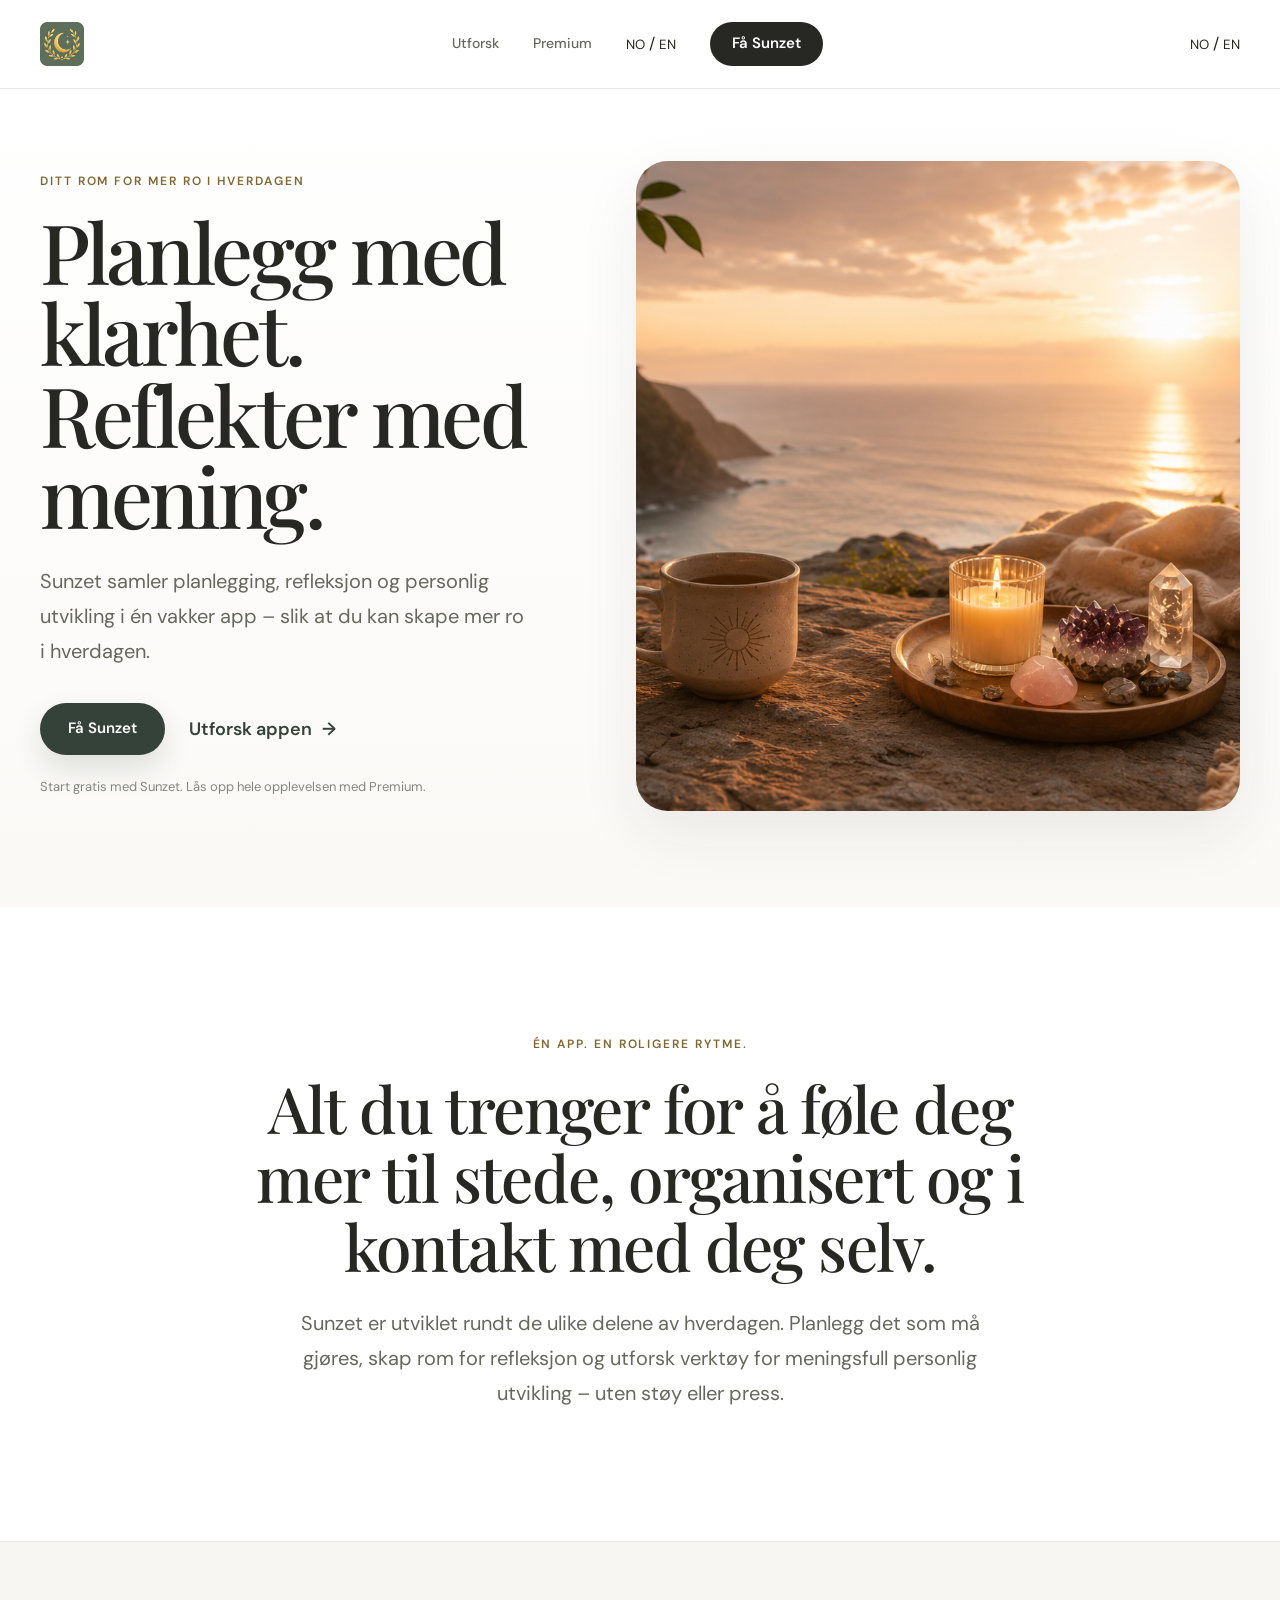
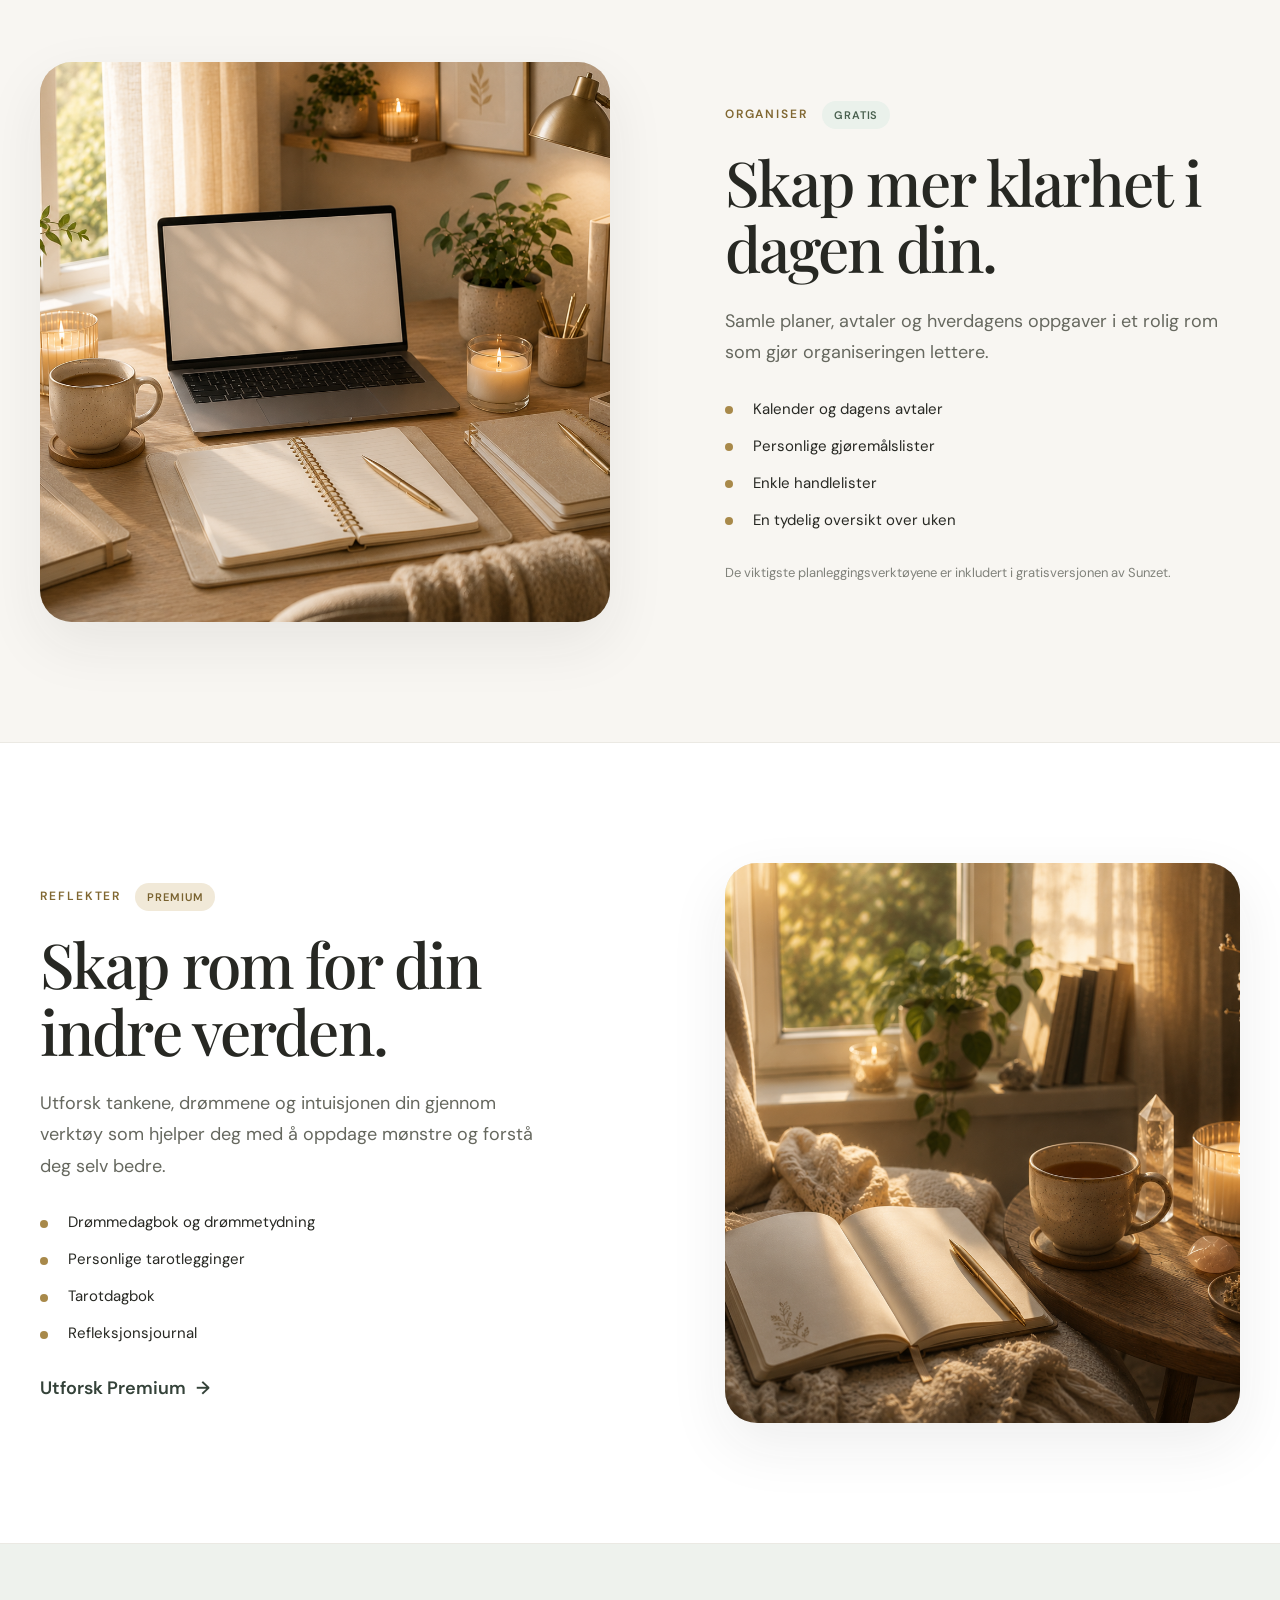
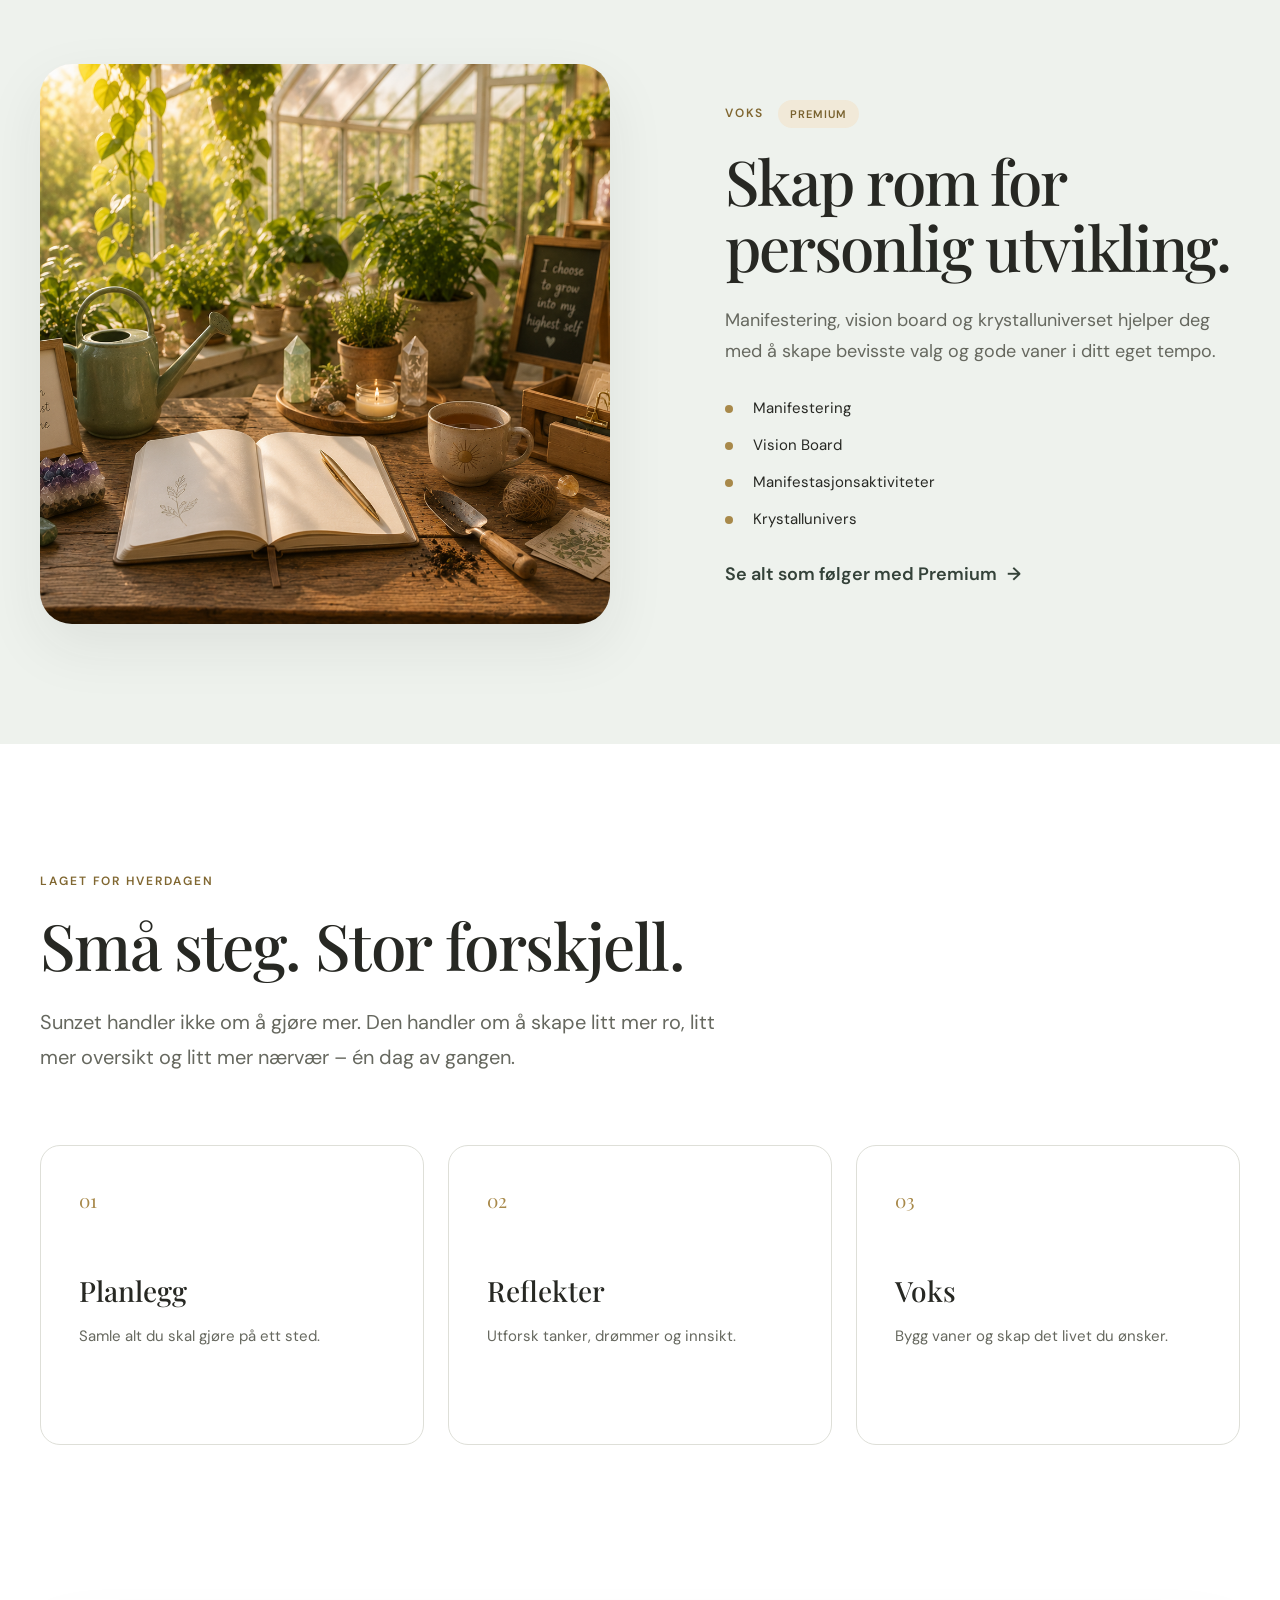
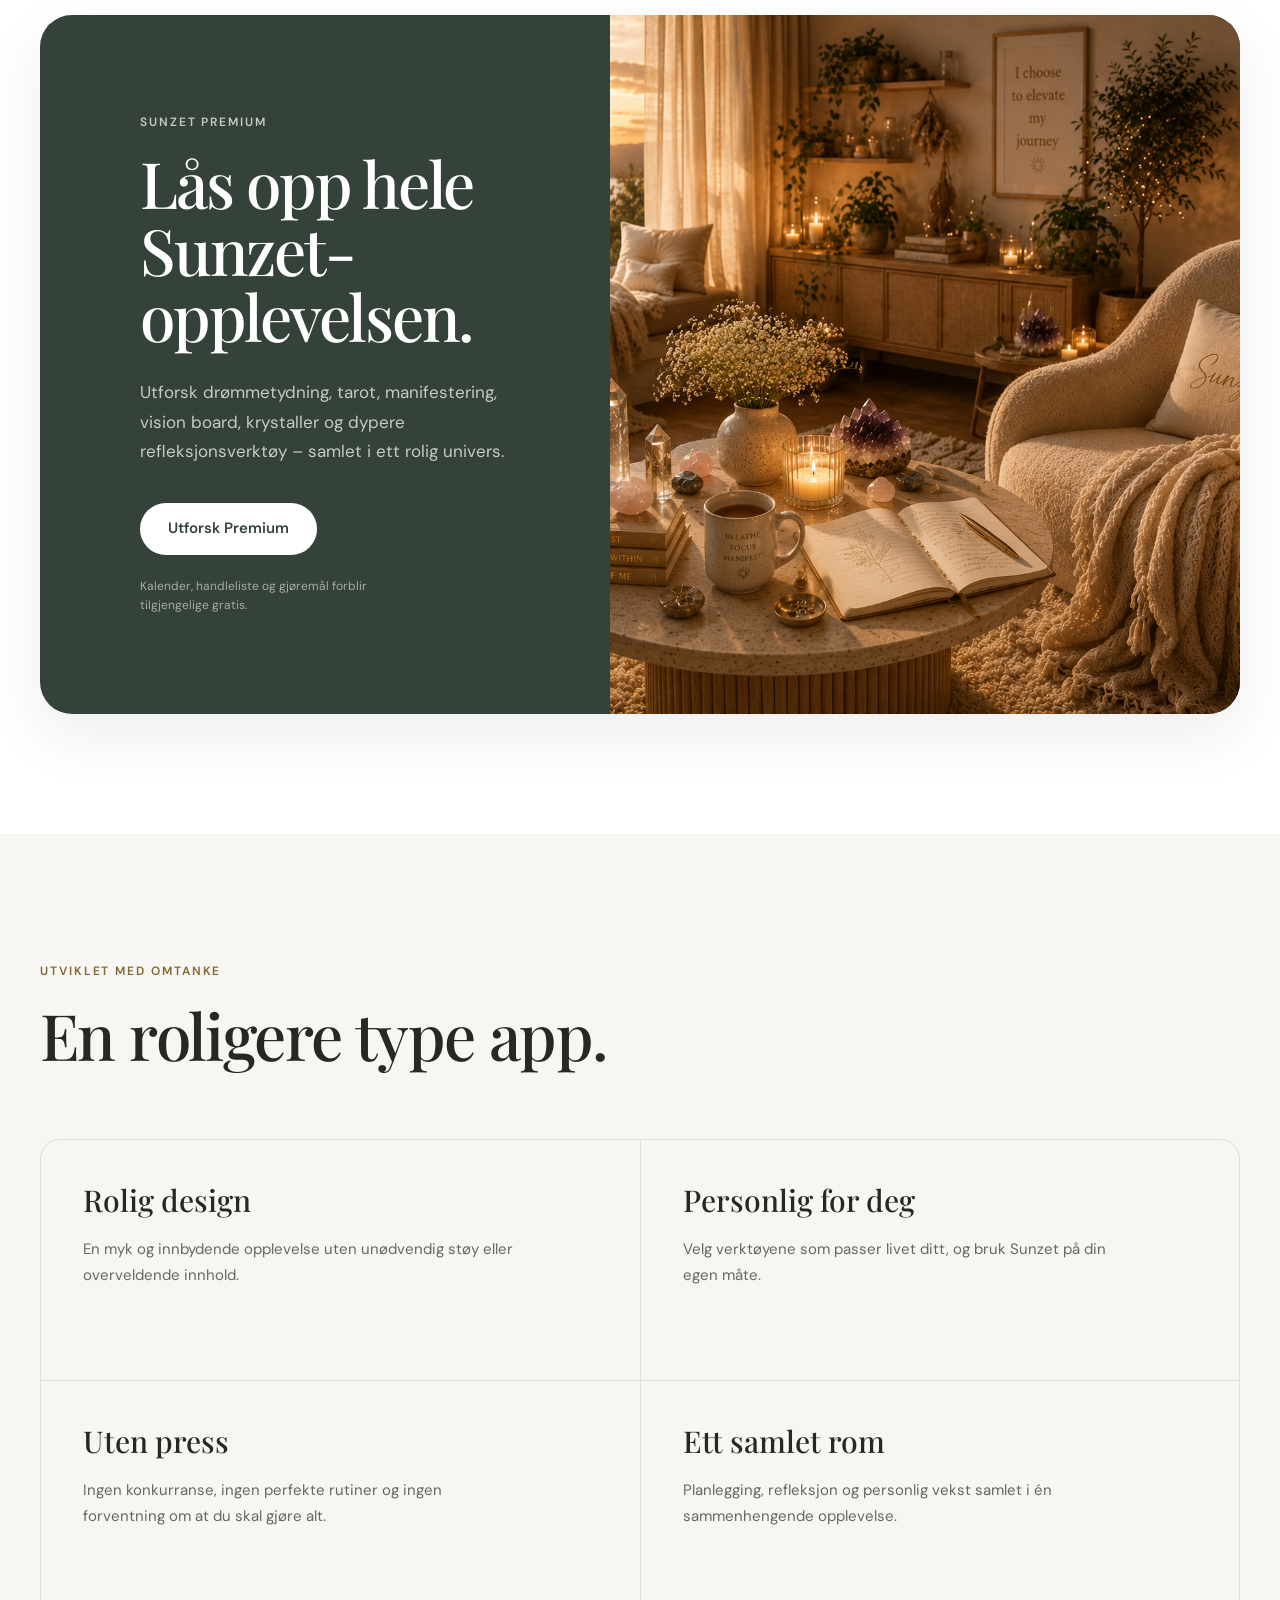
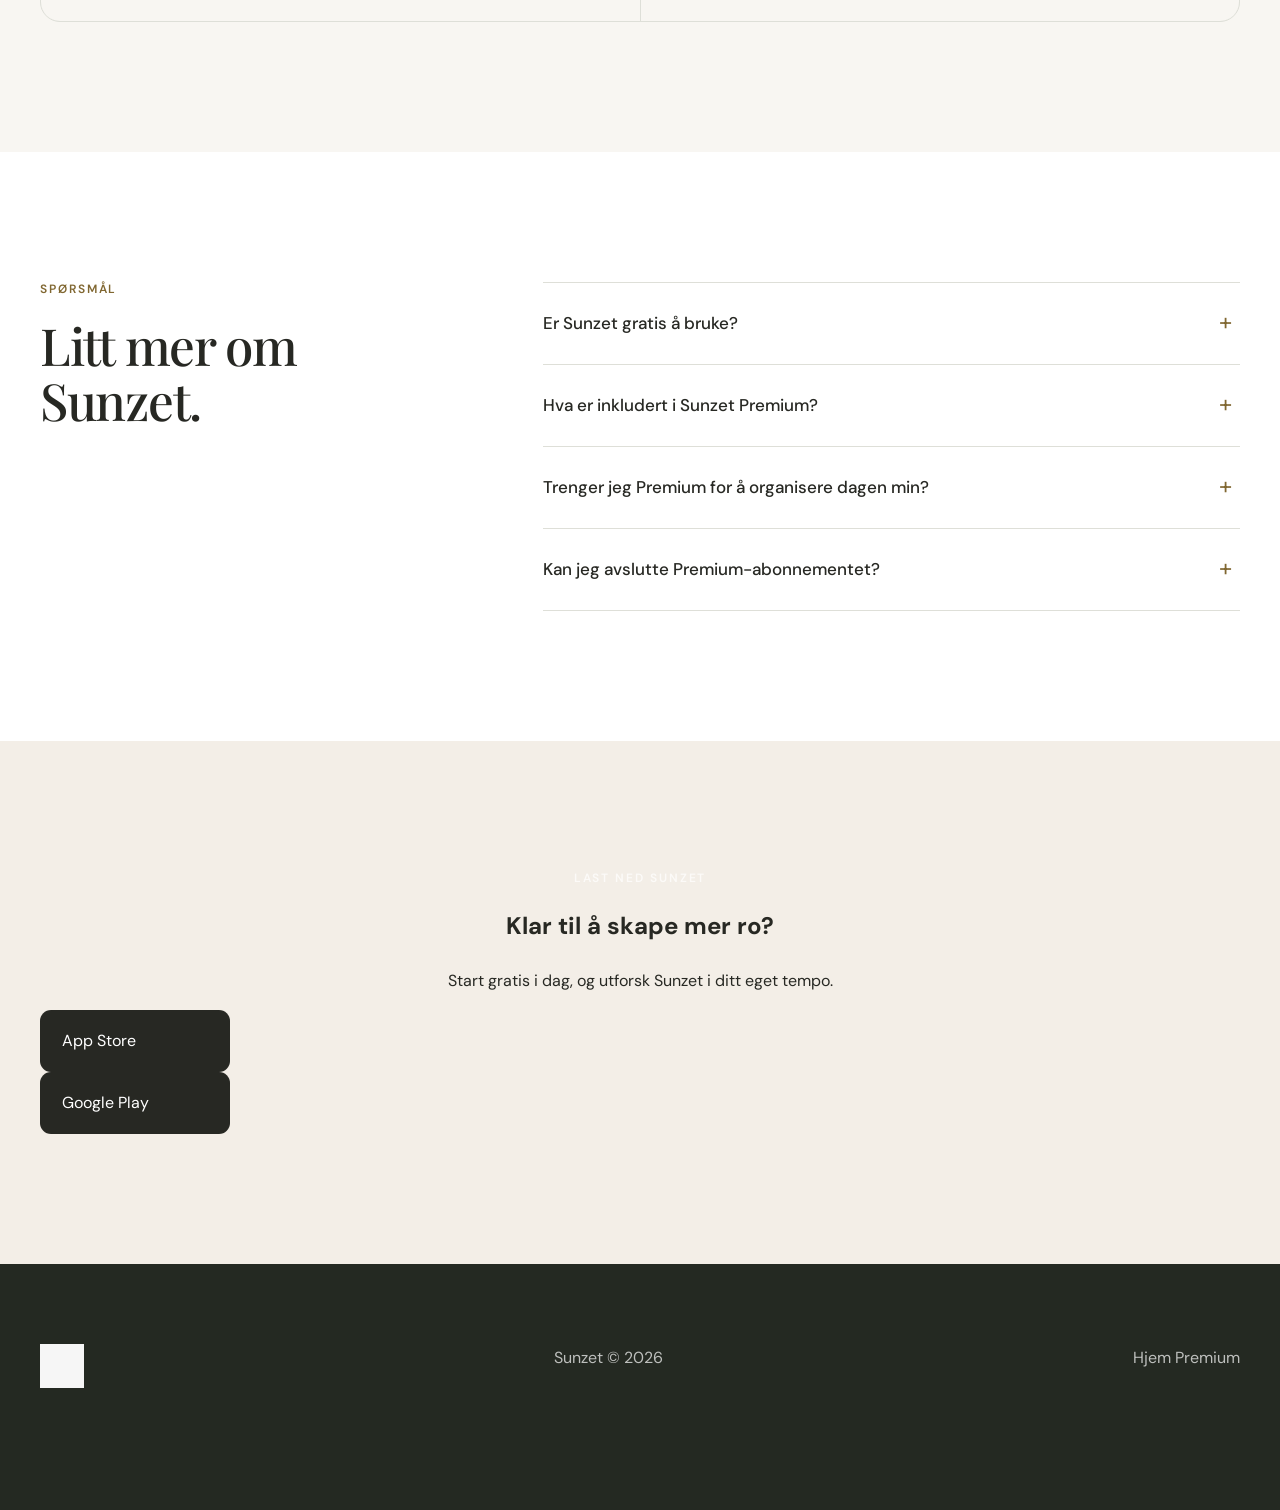
==== commit c2057678: "index sunzet v6" ====
--- a/index.html
+++ b/index.html
@@ -11,7 +11,7 @@
   <meta
     id="meta-description"
     name="description"
-    content="Sunzet samler rolig planlegging, refleksjon og personlig utvikling i én vakker app."
+    content="Sunzet samler planlegging, refleksjon og personlig utvikling i én rolig og vakker app."
   />
 
   <title>
@@ -52,8 +52,8 @@
       <a
         href="index.html"
         class="brand"
+        aria-label="Sunzet hjem"
         data-i18n-aria="homeAria"
-        aria-label="Sunzet hjem"
       >
         <img
           src="sunzet-logo.png"
@@ -64,8 +64,8 @@
 
       <nav
         class="desktop-navigation"
+        aria-label="Hovedmeny"
         data-i18n-aria="mainNavigationAria"
-        aria-label="Hovedmeny"
       >
 
         <a
@@ -161,12 +161,12 @@
         </div>
 
         <button
+          type="button"
           class="mobile-menu-button"
-          type="button"
-          data-i18n-aria="openNavigationAria"
           aria-label="Åpne meny"
           aria-expanded="false"
           aria-controls="mobile-navigation"
+          data-i18n-aria="openNavigationAria"
         >
           <span></span>
           <span></span>
@@ -179,8 +179,8 @@
     <nav
       class="mobile-navigation"
       id="mobile-navigation"
+      aria-label="Mobilmeny"
       data-i18n-aria="mobileNavigationAria"
-      aria-label="Mobilmeny"
     >
       <a
         href="#discover"
@@ -280,8 +280,8 @@
           <img
             src="sunzet-home-hero.png"
             alt="Et rolig og harmonisk miljø som representerer Sunzet"
+            class="hero-image"
             data-i18n-alt="heroImageAlt"
-            class="hero-image"
           />
         </div>
 
@@ -334,7 +334,7 @@
       id="discover"
     >
 
-      <!-- ORGANISE -->
+      <!-- ORGANISER -->
 
       <article class="feature-section feature-section-light">
         <div class="feature-inner">
@@ -343,9 +343,9 @@
             <img
               src="sunzet-organize-hero.png"
               alt="Et ryddig arbeidsområde som representerer rolig planlegging"
-              data-i18n-alt="organiseImageAlt"
               class="feature-image"
               loading="lazy"
+              data-i18n-alt="organiseImageAlt"
             />
           </div>
 
@@ -385,6 +385,7 @@
             </p>
 
             <ul class="feature-list">
+
               <li data-i18n="organiseFeatureOne">
                 Kalender og dagens avtaler
               </li>
@@ -400,6 +401,7 @@
               <li data-i18n="organiseFeatureFour">
                 En tydelig oversikt over uken
               </li>
+
             </ul>
 
             <p
@@ -414,9 +416,7 @@
 
         </div>
       </article>
-
-
-      <!-- REFLECT -->
+            <!-- REFLECT -->
 
       <article class="feature-section">
         <div class="feature-inner feature-inner-reversed">
@@ -425,9 +425,9 @@
             <img
               src="sunzet-reflect-hero.png"
               alt="En fredelig lesekrok som representerer refleksjon og indre ro"
-              data-i18n-alt="reflectImageAlt"
               class="feature-image"
               loading="lazy"
+              data-i18n-alt="reflectImageAlt"
             />
           </div>
 
@@ -468,21 +468,23 @@
             </p>
 
             <ul class="feature-list">
+
               <li data-i18n="reflectFeatureOne">
                 Drømmedagbok og drømmetydning
               </li>
 
               <li data-i18n="reflectFeatureTwo">
-                Personlige tarotlegginger og tarotdagbok
+                Personlige tarotlegginger
               </li>
 
               <li data-i18n="reflectFeatureThree">
-                Veiledet refleksjon
+                Tarotdagbok
               </li>
 
               <li data-i18n="reflectFeatureFour">
-                Din private dagbokhistorikk
-              </li>
+                Refleksjonsjournal
+              </li>
+
             </ul>
 
             <a
@@ -490,7 +492,7 @@
               class="text-link"
             >
               <span data-i18n="reflectPremiumLink">
-                Utforsk Sunzet Premium
+                Utforsk Premium
               </span>
 
               <span aria-hidden="true">
@@ -504,6 +506,7 @@
       </article>
 
 
+
       <!-- GROW -->
 
       <article class="feature-section feature-section-soft">
@@ -512,10 +515,10 @@
           <div class="feature-visual">
             <img
               src="sunzet-grow-hero.png"
-              alt="Et lyst drivhus som representerer vekst og nye muligheter"
-              data-i18n-alt="growImageAlt"
+              alt="Et lyst drivhus som representerer vekst"
               class="feature-image"
               loading="lazy"
+              data-i18n-alt="growImageAlt"
             />
           </div>
 
@@ -543,34 +546,36 @@
               class="feature-title"
               data-i18n="growTitle"
             >
-              La intensjoner bli til meningsfull vekst.
+              Skap rom for personlig utvikling.
             </h2>
 
             <p
               class="feature-description"
               data-i18n="growDescription"
             >
-              Skap rom for livet du ønsker å bygge, med
-              gjennomtenkte verktøy for manifestering,
-              visualisering og personlig utvikling.
+              Manifestering, vision board og krystalluniverset
+              hjelper deg med å skape bevisste valg og gode
+              vaner i ditt eget tempo.
             </p>
 
             <ul class="feature-list">
+
               <li data-i18n="growFeatureOne">
-                Manifestasjonsdagbok og temaer
+                Manifestering
               </li>
 
               <li data-i18n="growFeatureTwo">
-                Vision board
+                Vision Board
               </li>
 
               <li data-i18n="growFeatureThree">
-                Manifestasjonsaktiviteter og leker
+                Manifestasjonsaktiviteter
               </li>
 
               <li data-i18n="growFeatureFour">
-                Krystallunivers og veiledning
-              </li>
+                Krystallunivers
+              </li>
+
             </ul>
 
             <a
@@ -578,7 +583,7 @@
               class="text-link"
             >
               <span data-i18n="growPremiumLink">
-                Oppdag alle Premium-funksjonene
+                Se alt som følger med Premium
               </span>
 
               <span aria-hidden="true">
@@ -594,11 +599,11 @@
     </section>
 
 
-    <!-- =====================================================
-         DAILY EXPERIENCE
-         ===================================================== -->
+
+    <!-- DAILY EXPERIENCE -->
 
     <section class="experience-section">
+
       <div class="experience-inner">
 
         <div class="experience-heading">
@@ -614,17 +619,17 @@
             class="section-title"
             data-i18n="experienceTitle"
           >
-            Myk struktur uten press.
+            Små steg. Stor forskjell.
           </h2>
 
           <p
             class="section-description"
             data-i18n="experienceDescription"
           >
-            Sunzet hjelper deg med å ta én dag av gangen. Det
-            finnes ingen rekke du må opprettholde, ingen
-            perfekt rutine du må følge og ingen forventning om
-            at du skal gjøre alt på én gang.
+            Sunzet handler ikke om å gjøre mer.
+            Den handler om å skape litt mer ro,
+            litt mer oversikt og litt mer nærvær
+            – én dag av gangen.
           </p>
 
         </div>
@@ -637,13 +642,16 @@
               01
             </span>
 
-            <h3 data-i18n="experienceCardOneTitle">
-              Begynn med i dag
+            <h3
+              data-i18n="experienceCardOneTitle"
+            >
+              Planlegg
             </h3>
 
-            <p data-i18n="experienceCardOneDescription">
-              Se hva som betyr mest akkurat nå, og skap en
-              overkommelig rytme for dagen foran deg.
+            <p
+              data-i18n="experienceCardOneDescription"
+            >
+              Samle alt du skal gjøre på ett sted.
             </p>
 
           </article>
@@ -654,13 +662,16 @@
               02
             </span>
 
-            <h3 data-i18n="experienceCardTwoTitle">
-              Stopp opp og legg merke til
+            <h3
+              data-i18n="experienceCardTwoTitle"
+            >
+              Reflekter
             </h3>
 
-            <p data-i18n="experienceCardTwoDescription">
-              Skap rom for tanker, følelser, drømmer og
-              meningsfulle øyeblikk.
+            <p
+              data-i18n="experienceCardTwoDescription"
+            >
+              Utforsk tanker, drømmer og innsikt.
             </p>
 
           </article>
@@ -671,13 +682,16 @@
               03
             </span>
 
-            <h3 data-i18n="experienceCardThreeTitle">
-              Voks på din egen måte
+            <h3
+              data-i18n="experienceCardThreeTitle"
+            >
+              Voks
             </h3>
 
-            <p data-i18n="experienceCardThreeDescription">
-              Utforsk verktøyene som føles nyttige, og la
-              resten vente til en annen dag.
+            <p
+              data-i18n="experienceCardThreeDescription"
+            >
+              Bygg vaner og skap det livet du ønsker.
             </p>
 
           </article>
@@ -685,10 +699,9 @@
         </div>
 
       </div>
+
     </section>
-
-
-    <!-- =====================================================
+        <!-- =====================================================
          PREMIUM TEASER
          ===================================================== -->
 
@@ -709,10 +722,9 @@
           </h2>
 
           <p data-i18n="premiumTeaserDescription">
-            Gå videre fra hverdagens planlegging med
-            drømmetydning, tarot, manifestering, vision boards,
-            krystaller og dypere refleksjonsverktøy – samlet i
-            ett fredelig rom.
+            Utforsk drømmetydning, tarot, manifestering,
+            vision board, krystaller og dypere
+            refleksjonsverktøy – samlet i ett rolig univers.
           </p>
 
           <div class="premium-teaser-actions">
@@ -726,8 +738,8 @@
             </a>
 
             <span data-i18n="premiumTeaserNote">
-              De gratis planleggingsverktøyene forblir
-              tilgjengelige uten Premium.
+              Kalender, handleliste og gjøremål forblir
+              tilgjengelige gratis.
             </span>
 
           </div>
@@ -737,9 +749,9 @@
         <div class="premium-teaser-visual">
           <img
             src="sunzet-premium-hero.png"
-            alt="Et varmt og fredelig rom som representerer hele Sunzet Premium-opplevelsen"
+            alt="Et varmt og rolig miljø som representerer Sunzet Premium"
+            loading="lazy"
             data-i18n-alt="premiumImageAlt"
-            loading="lazy"
           />
         </div>
 
@@ -781,8 +793,8 @@
             </h3>
 
             <p data-i18n="valueOneDescription">
-              En myk visuell opplevelse som føles innbydende,
-              ikke overveldende.
+              En myk og innbydende opplevelse uten unødvendig
+              støy eller overveldende innhold.
             </p>
 
           </article>
@@ -794,8 +806,8 @@
             </h3>
 
             <p data-i18n="valueTwoDescription">
-              Velg verktøyene som støtter deg, og form Sunzet
-              rundt ditt eget liv.
+              Velg verktøyene som passer livet ditt, og bruk
+              Sunzet på din egen måte.
             </p>
 
           </article>
@@ -807,8 +819,8 @@
             </h3>
 
             <p data-i18n="valueThreeDescription">
-              Sunzet støtter rytmen din uten konkurranse,
-              prestasjonspress eller urealistiske forventninger.
+              Ingen konkurranse, ingen perfekte rutiner og
+              ingen forventning om at du skal gjøre alt.
             </p>
 
           </article>
@@ -820,8 +832,8 @@
             </h3>
 
             <p data-i18n="valueFourDescription">
-              Planlegging, refleksjon og vekst samles uten å
-              føles som separate deler av livet.
+              Planlegging, refleksjon og personlig vekst
+              samlet i én sammenhengende opplevelse.
             </p>
 
           </article>
@@ -866,9 +878,8 @@
             </summary>
 
             <p data-i18n="faqOneAnswer">
-              Ja. De viktigste planleggingsverktøyene,
-              inkludert kalender, handleliste og gjøremålsliste,
-              er tilgjengelige i gratisversjonen av Sunzet.
+              Ja. Kalender, handleliste og gjøremålsliste er
+              tilgjengelige i gratisversjonen av Sunzet.
             </p>
 
           </details>
@@ -880,10 +891,10 @@
             </summary>
 
             <p data-i18n="faqTwoAnswer">
-              Premium låser opp hele refleksjons- og
-              utviklingsopplevelsen, inkludert drømmetydning,
-              tarot, manifestasjonsverktøy, vision boards,
-              krystaller og flere funksjoner.
+              Premium inkluderer blant annet drømmedagbok og
+              drømmetydning, tarot, tarotdagbok,
+              manifestering, vision board og
+              krystalluniverset.
             </p>
 
           </details>
@@ -895,9 +906,8 @@
             </summary>
 
             <p data-i18n="faqThreeAnswer">
-              Nei. Du kan bruke Sunzets kalender, handleliste
-              og gjøremålsverktøy uten et
-              Premium-abonnement.
+              Nei. De viktigste planleggingsverktøyene kan
+              brukes uten Premium-abonnement.
             </p>
 
           </details>
@@ -905,13 +915,12 @@
           <details class="faq-item">
 
             <summary data-i18n="faqFourQuestion">
-              Kan jeg avslutte Premium?
+              Kan jeg avslutte Premium-abonnementet?
             </summary>
 
             <p data-i18n="faqFourAnswer">
-              Ja. Premium-abonnementet kan administreres eller
-              avsluttes gjennom plattformen der abonnementet
-              ble kjøpt.
+              Ja. Abonnementet kan administreres eller
+              avsluttes gjennom plattformen der det ble kjøpt.
             </p>
 
           </details>
@@ -920,9 +929,7 @@
 
       </div>
     </section>
-
-
-    <!-- =====================================================
+        <!-- =====================================================
          DOWNLOAD
          ===================================================== -->
 
@@ -930,79 +937,55 @@
       class="download-section"
       id="download"
     >
+
       <div class="download-inner">
 
-        <div class="download-content">
-
-          <p
-            class="eyebrow"
-            data-i18n="downloadEyebrow"
-          >
-            Ditt rom venter
-          </p>
-
-          <h2 data-i18n="downloadTitle">
-            Ta med litt mer ro inn i hver dag.
-          </h2>
-
-          <p data-i18n="downloadDescription">
-            Sunzet utvikles som en nær og rolig følgesvenn for
-            planlegging, refleksjon og personlig utvikling.
-          </p>
-
-          <div class="store-buttons">
-
-            <a
-              href="#"
-              class="store-button"
-              data-i18n-aria="appStoreAria"
-              aria-label="Last ned Sunzet i App Store"
-            >
-              <span
-                class="store-button-small"
-                data-i18n="appStoreSmall"
-              >
-                Last ned fra
-              </span>
-
-              <span class="store-button-large">
-                App Store
-              </span>
-            </a>
-
-            <a
-              href="#"
-              class="store-button"
-              data-i18n-aria="googlePlayAria"
-              aria-label="Last ned Sunzet fra Google Play"
-            >
-              <span
-                class="store-button-small"
-                data-i18n="googlePlaySmall"
-              >
-                Last ned fra
-              </span>
-
-              <span class="store-button-large">
-                Google Play
-              </span>
-            </a>
-
-          </div>
-
-          <p
-            class="availability-note"
-            data-i18n="comingSoon"
-          >
-            Kommer snart.
-          </p>
+        <p
+          class="eyebrow eyebrow-light"
+          data-i18n="downloadEyebrow"
+        >
+          Last ned Sunzet
+        </p>
+
+        <h2
+          data-i18n="downloadTitle"
+        >
+          Klar til å skape mer ro?
+        </h2>
+
+        <p
+          data-i18n="downloadDescription"
+        >
+          Start gratis i dag, og utforsk Sunzet i ditt eget
+          tempo.
+        </p>
+
+        <div class="download-buttons">
+
+          <a
+            href="#"
+            class="store-button"
+            data-i18n="appStore"
+          >
+            App Store
+          </a>
+
+          <a
+            href="#"
+            class="store-button"
+            data-i18n="googlePlay"
+          >
+            Google Play
+          </a>
 
         </div>
 
       </div>
+
     </section>
 
   </main>
+
 
 
   <!-- =====================================================
@@ -1010,1044 +993,50 @@
        ===================================================== -->
 
   <footer class="site-footer">
+
     <div class="footer-inner">
 
-      <div class="footer-brand">
+      <img
+        src="sunzet-logo.png"
+        alt="Sunzet"
+        class="footer-logo"
+      >
+
+      <p
+        class="footer-text"
+        data-i18n="footerText"
+      >
+        Sunzet © 2026
+      </p>
+
+      <nav
+        class="footer-links"
+      >
 
         <a
           href="index.html"
-          class="brand"
-          data-i18n-aria="homeAria"
-          aria-label="Sunzet hjem"
-        >
-          <img
-            src="images/sunzet-logo.png"
-            alt="Sunzet"
-            class="footer-logo"
-          />
+          data-i18n="footerHome"
+        >
+          Hjem
         </a>
 
-        <p data-i18n="footerTagline">
-          En roligere måte å planlegge, reflektere og vokse.
-        </p>
-
-      </div>
-
-      <div class="footer-navigation">
-
-        <div class="footer-column">
-
-          <h3 data-i18n="footerExploreTitle">
-            Utforsk
-          </h3>
-
-          <a
-            href="#discover"
-            data-i18n="navDiscover"
-          >
-            Utforsk
-          </a>
-
-          <a
-            href="premium.html"
-            data-i18n="navPremium"
-          >
-            Premium
-          </a>
-
-          <a
-            href="#download"
-            data-i18n="navGetSunzet"
-          >
-            Få Sunzet
-          </a>
-
-        </div>
-
-        <div class="footer-column">
-
-          <h3 data-i18n="footerInformationTitle">
-            Informasjon
-          </h3>
-
-          <a
-            href="#"
-            data-i18n="footerPrivacy"
-          >
-            Personvern
-          </a>
-
-          <a
-            href="#"
-            data-i18n="footerTerms"
-          >
-            Vilkår
-          </a>
-
-          <a
-            href="mailto:hello@sunzet.app"
-            data-i18n="footerContact"
-          >
-            Kontakt
-          </a>
-
-        </div>
-
-      </div>
+        <a
+          href="premium.html"
+          data-i18n="footerPremium"
+        >
+          Premium
+        </a>
+
+      </nav>
 
     </div>
 
-    <div class="footer-bottom">
-      <p>
-        © <span id="current-year"></span> Sunzet.
-        <span data-i18n="footerRights">
-          Alle rettigheter forbeholdt.
-        </span>
-      </p>
-    </div>
   </footer>
 
 
-  <!-- =====================================================
-       JAVASCRIPT
-       ===================================================== -->
-
-  <script>
-    const translations = {
-      no: {
-        pageTitle:
-          "Sunzet — En roligere måte å planlegge, reflektere og vokse",
-
-        metaDescription:
-          "Sunzet samler rolig planlegging, refleksjon og personlig utvikling i én vakker app.",
-
-        homeAria:
-          "Sunzet hjem",
-
-        mainNavigationAria:
-          "Hovedmeny",
-
-        mobileNavigationAria:
-          "Mobilmeny",
-
-        openNavigationAria:
-          "Åpne meny",
-
-        closeNavigationAria:
-          "Lukk meny",
-
-        navDiscover:
-          "Utforsk",
-
-        navPremium:
-          "Premium",
-
-        navGetSunzet:
-          "Få Sunzet",
-
-        heroEyebrow:
-          "Ditt rom for mer ro i hverdagen",
-
-        heroTitle:
-          "Planlegg med klarhet.<br />Reflekter med mening.",
-
-        heroDescription:
-          "Sunzet samler planlegging, refleksjon og personlig utvikling i én vakker app – slik at du kan skape mer ro i hverdagen.",
-
-        heroPrimaryButton:
-          "Få Sunzet",
-
-        heroExploreLink:
-          "Utforsk appen",
-
-        heroNote:
-          "Start gratis med Sunzet. Lås opp hele opplevelsen med Premium.",
-
-        heroImageAlt:
-          "Et rolig og harmonisk miljø som representerer Sunzet",
-
-        introEyebrow:
-          "Én app. En roligere rytme.",
-
-        introTitle:
-          "Alt du trenger for å føle deg mer til stede, organisert og i kontakt med deg selv.",
-
-        introDescription:
-          "Sunzet er utviklet rundt de ulike delene av hverdagen. Planlegg det som må gjøres, skap rom for refleksjon og utforsk verktøy for meningsfull personlig utvikling – uten støy eller press.",
-
-        organiseEyebrow:
-          "Organiser",
-
-        freeLabel:
-          "Gratis",
-
-        organiseTitle:
-          "Skap mer klarhet i dagen din.",
-
-        organiseDescription:
-          "Samle planer, avtaler og hverdagens oppgaver i et rolig rom som gjør organiseringen lettere.",
-
-        organiseFeatureOne:
-          "Kalender og dagens avtaler",
-
-        organiseFeatureTwo:
-          "Personlige gjøremålslister",
-
-        organiseFeatureThree:
-          "Enkle handlelister",
-
-        organiseFeatureFour:
-          "En tydelig oversikt over uken",
-
-        organiseAccessNote:
-          "De viktigste planleggingsverktøyene er inkludert i gratisversjonen av Sunzet.",
-
-        organiseImageAlt:
-          "Et ryddig arbeidsområde som representerer rolig planlegging",
-
-        reflectEyebrow:
-          "Reflekter",
-
-        premiumLabel:
-          "Premium",
-
-        reflectTitle:
-          "Skap rom for din indre verden.",
-
-        reflectDescription:
-          "Utforsk tankene, drømmene og intuisjonen din gjennom verktøy som hjelper deg med å oppdage mønstre og forstå deg selv bedre.",
-
-        reflectFeatureOne:
-          "Drømmedagbok og drømmetydning",
-
-        reflectFeatureTwo:
-          "Personlige tarotlegginger og tarotdagbok",
-
-        reflectFeatureThree:
-          "Veiledet refleksjon",
-
-        reflectFeatureFour:
-          "Din private dagbokhistorikk",
-
-        reflectPremiumLink:
-          "Utforsk Sunzet Premium",
-
-        reflectImageAlt:
-          "En fredelig lesekrok som representerer refleksjon og indre ro",
-
-        growEyebrow:
-          "Voks",
-
-        growTitle:
-          "La intensjoner bli til meningsfull vekst.",
-
-        growDescription:
-          "Skap rom for livet du ønsker å bygge, med gjennomtenkte verktøy for manifestering, visualisering og personlig utvikling.",
-
-        growFeatureOne:
-          "Manifestasjonsdagbok og temaer",
-
-        growFeatureTwo:
-          "Vision board",
-
-        growFeatureThree:
-          "Manifestasjonsaktiviteter og leker",
-
-        growFeatureFour:
-          "Krystallunivers og veiledning",
-
-        growPremiumLink:
-          "Oppdag alle Premium-funksjonene",
-
-        growImageAlt:
-          "Et lyst drivhus som representerer vekst og nye muligheter",
-
-        experienceEyebrow:
-          "Laget for hverdagen",
-
-        experienceTitle:
-          "Myk struktur uten press.",
-
-        experienceDescription:
-          "Sunzet hjelper deg med å ta én dag av gangen. Det finnes ingen rekke du må opprettholde, ingen perfekt rutine du må følge og ingen forventning om at du skal gjøre alt på én gang.",
-
-        experienceCardOneTitle:
-          "Begynn med i dag",
-
-        experienceCardOneDescription:
-          "Se hva som betyr mest akkurat nå, og skap en overkommelig rytme for dagen foran deg.",
-
-        experienceCardTwoTitle:
-          "Stopp opp og legg merke til",
-
-        experienceCardTwoDescription:
-          "Skap rom for tanker, følelser, drømmer og meningsfulle øyeblikk.",
-
-        experienceCardThreeTitle:
-          "Voks på din egen måte",
-
-        experienceCardThreeDescription:
-          "Utforsk verktøyene som føles nyttige, og la resten vente til en annen dag.",
-
-        premiumTeaserEyebrow:
-          "Sunzet Premium",
-
-        premiumTeaserTitle:
-          "Lås opp hele Sunzet-opplevelsen.",
-
-        premiumTeaserDescription:
-          "Gå videre fra hverdagens planlegging med drømmetydning, tarot, manifestering, vision boards, krystaller og dypere refleksjonsverktøy – samlet i ett fredelig rom.",
-
-        premiumTeaserButton:
-          "Utforsk Premium",
-
-        premiumTeaserNote:
-          "De gratis planleggingsverktøyene forblir tilgjengelige uten Premium.",
-
-        premiumImageAlt:
-          "Et varmt og fredelig rom som representerer hele Sunzet Premium-opplevelsen",
-
-        valuesEyebrow:
-          "Utviklet med omtanke",
-
-        valuesTitle:
-          "En roligere type app.",
-
-        valueOneTitle:
-          "Rolig design",
-
-        valueOneDescription:
-          "En myk visuell opplevelse som føles innbydende, ikke overveldende.",
-
-        valueTwoTitle:
-          "Personlig for deg",
-
-        valueTwoDescription:
-          "Velg verktøyene som støtter deg, og form Sunzet rundt ditt eget liv.",
-
-        valueThreeTitle:
-          "Uten press",
-
-        valueThreeDescription:
-          "Sunzet støtter rytmen din uten konkurranse, prestasjonspress eller urealistiske forventninger.",
-
-        valueFourTitle:
-          "Ett samlet rom",
-
-        valueFourDescription:
-          "Planlegging, refleksjon og vekst samles uten å føles som separate deler av livet.",
-
-        faqEyebrow:
-          "Spørsmål",
-
-        faqTitle:
-          "Litt mer om Sunzet.",
-
-        faqOneQuestion:
-          "Er Sunzet gratis å bruke?",
-
-        faqOneAnswer:
-          "Ja. De viktigste planleggingsverktøyene, inkludert kalender, handleliste og gjøremålsliste, er tilgjengelige i gratisversjonen av Sunzet.",
-
-        faqTwoQuestion:
-          "Hva er inkludert i Sunzet Premium?",
-
-        faqTwoAnswer:
-          "Premium låser opp hele refleksjons- og utviklingsopplevelsen, inkludert drømmetydning, tarot, manifestasjonsverktøy, vision boards, krystaller og flere funksjoner.",
-
-        faqThreeQuestion:
-          "Trenger jeg Premium for å organisere dagen min?",
-
-        faqThreeAnswer:
-          "Nei. Du kan bruke Sunzets kalender, handleliste og gjøremålsverktøy uten et Premium-abonnement.",
-
-        faqFourQuestion:
-          "Kan jeg avslutte Premium?",
-
-        faqFourAnswer:
-          "Ja. Premium-abonnementet kan administreres eller avsluttes gjennom plattformen der abonnementet ble kjøpt.",
-
-        downloadEyebrow:
-          "Ditt rom venter",
-
-        downloadTitle:
-          "Ta med litt mer ro inn i hver dag.",
-
-        downloadDescription:
-          "Sunzet utvikles som en nær og rolig følgesvenn for planlegging, refleksjon og personlig utvikling.",
-
-        appStoreSmall:
-          "Last ned fra",
-
-        appStoreAria:
-          "Last ned Sunzet i App Store",
-
-        googlePlaySmall:
-          "Last ned fra",
-
-        googlePlayAria:
-          "Last ned Sunzet fra Google Play",
-
-        comingSoon:
-          "Kommer snart.",
-
-        footerTagline:
-          "En roligere måte å planlegge, reflektere og vokse.",
-
-        footerExploreTitle:
-          "Utforsk",
-
-        footerInformationTitle:
-          "Informasjon",
-
-        footerPrivacy:
-          "Personvern",
-
-        footerTerms:
-          "Vilkår",
-
-        footerContact:
-          "Kontakt",
-
-        footerRights:
-          "Alle rettigheter forbeholdt."
-      },
-
-      en: {
-        pageTitle:
-          "Sunzet — A calmer way to plan, reflect and grow",
-
-        metaDescription:
-          "Sunzet brings mindful planning, reflection and personal growth together in one beautifully designed app.",
-
-        homeAria:
-          "Sunzet home",
-
-        mainNavigationAria:
-          "Main navigation",
-
-        mobileNavigationAria:
-          "Mobile navigation",
-
-        openNavigationAria:
-          "Open navigation",
-
-        closeNavigationAria:
-          "Close navigation",
-
-        navDiscover:
-          "Discover",
-
-        navPremium:
-          "Premium",
-
-        navGetSunzet:
-          "Get Sunzet",
-
-        heroEyebrow:
-          "Your everyday space for calm",
-
-        heroTitle:
-          "Plan with clarity.<br />Reflect with intention.",
-
-        heroDescription:
-          "Sunzet brings planning, reflection and personal growth together in one beautifully designed app — helping you create more calm in everyday life.",
-
-        heroPrimaryButton:
-          "Get Sunzet",
-
-        heroExploreLink:
-          "Explore the app",
-
-        heroNote:
-          "Start with Sunzet for free. Unlock the complete experience with Premium.",
-
-        heroImageAlt:
-          "A calm and peaceful environment representing Sunzet",
-
-        introEyebrow:
-          "One app. One calmer rhythm.",
-
-        introTitle:
-          "Everything you need to feel more present, organised and connected to yourself.",
-
-        introDescription:
-          "Sunzet is designed around the different parts of everyday life. Plan what needs to be done, make room for reflection and explore tools for meaningful personal growth — without noise or pressure.",
-
-        organiseEyebrow:
-          "Organise",
-
-        freeLabel:
-          "Free",
-
-        organiseTitle:
-          "Create clarity around your day.",
-
-        organiseDescription:
-          "Keep your plans, appointments and everyday tasks together in a calm space that makes organising feel lighter.",
-
-        organiseFeatureOne:
-          "Calendar and daily appointments",
-
-        organiseFeatureTwo:
-          "Personal to-do lists",
-
-        organiseFeatureThree:
-          "Simple shopping lists",
-
-        organiseFeatureFour:
-          "A clear overview of your week",
-
-        organiseAccessNote:
-          "Core planning tools are included with the free version of Sunzet.",
-
-        organiseImageAlt:
-          "A clean and organised workspace representing calm planning",
-
-        reflectEyebrow:
-          "Reflect",
-
-        premiumLabel:
-          "Premium",
-
-        reflectTitle:
-          "Make space for your inner world.",
-
-        reflectDescription:
-          "Explore your thoughts, dreams and intuition through tools designed to help you notice patterns and understand yourself more deeply.",
-
-        reflectFeatureOne:
-          "Dream journal and dream interpretation",
-
-        reflectFeatureTwo:
-          "Personal tarot readings and tarot journal",
-
-        reflectFeatureThree:
-          "Guided reflection",
-
-        reflectFeatureFour:
-          "Your private journal history",
-
-        reflectPremiumLink:
-          "Explore Sunzet Premium",
-
-        reflectImageAlt:
-          "A peaceful reading corner representing reflection and inner calm",
-
-        growEyebrow:
-          "Grow",
-
-        growTitle:
-          "Turn intentions into meaningful growth.",
-
-        growDescription:
-          "Create space for the life you want to build with thoughtful tools for manifestation, visualisation and personal development.",
-
-        growFeatureOne:
-          "Manifestation journal and themes",
-
-        growFeatureTwo:
-          "Vision board",
-
-        growFeatureThree:
-          "Manifestation activities and games",
-
-        growFeatureFour:
-          "Crystal universe and guidance",
-
-        growPremiumLink:
-          "Discover all Premium features",
-
-        growImageAlt:
-          "A bright greenhouse representing growth and new possibilities",
-
-        experienceEyebrow:
-          "Made for everyday life",
-
-        experienceTitle:
-          "Gentle structure without the pressure.",
-
-        experienceDescription:
-          "Sunzet helps you take one day at a time. There are no streaks to protect, no perfect routine to follow and no need to do everything at once.",
-
-        experienceCardOneTitle:
-          "Begin with today",
-
-        experienceCardOneDescription:
-          "See what matters now and create a manageable rhythm for the day ahead.",
-
-        experienceCardTwoTitle:
-          "Pause and notice",
-
-        experienceCardTwoDescription:
-          "Make room for thoughts, emotions, dreams and meaningful moments.",
-
-        experienceCardThreeTitle:
-          "Grow in your own way",
-
-        experienceCardThreeDescription:
-          "Explore the tools that feel helpful and leave the rest for another day.",
-
-        premiumTeaserEyebrow:
-          "Sunzet Premium",
-
-        premiumTeaserTitle:
-          "Unlock the complete Sunzet experience.",
-
-        premiumTeaserDescription:
-          "Go beyond everyday planning with dream interpretation, tarot, manifestation, vision boards, crystals and deeper reflection tools — all gathered in one peaceful space.",
-
-        premiumTeaserButton:
-          "Explore Premium",
-
-        premiumTeaserNote:
-          "The free planning tools remain available without Premium.",
-
-        premiumImageAlt:
-          "A warm and peaceful space representing the complete Sunzet Premium experience",
-
-        valuesEyebrow:
-          "Thoughtfully created",
-
-        valuesTitle:
-          "A quieter kind of app.",
-
-        valueOneTitle:
-          "Calm by design",
-
-        valueOneDescription:
-          "A soft visual experience created to feel welcoming rather than overwhelming.",
-
-        valueTwoTitle:
-          "Personal to you",
-
-        valueTwoDescription:
-          "Choose the tools that support you and shape Sunzet around your own life.",
-
-        valueThreeTitle:
-          "No pressure",
-
-        valueThreeDescription:
-          "Sunzet supports your rhythm without competition, pressure or unrealistic expectations.",
-
-        valueFourTitle:
-          "One connected space",
-
-        valueFourDescription:
-          "Planning, reflection and growth come together without feeling like separate parts of your life.",
-
-        faqEyebrow:
-          "Questions",
-
-        faqTitle:
-          "A little more about Sunzet.",
-
-        faqOneQuestion:
-          "Is Sunzet free to use?",
-
-        faqOneAnswer:
-          "Yes. The core planning tools, including the calendar, shopping list and to-do list, are available in the free version of Sunzet.",
-
-        faqTwoQuestion:
-          "What is included with Sunzet Premium?",
-
-        faqTwoAnswer:
-          "Premium unlocks the complete reflection and personal growth experience, including dream interpretation, tarot, manifestation tools, vision boards, crystals and additional features.",
-
-        faqThreeQuestion:
-          "Do I need Premium to organise my day?",
-
-        faqThreeAnswer:
-          "No. You can use Sunzet's essential calendar, shopping and task tools without subscribing to Premium.",
-
-        faqFourQuestion:
-          "Can I cancel Premium?",
-
-        faqFourAnswer:
-          "Yes. Premium subscriptions can be managed or cancelled through the platform where the subscription was purchased.",
-
-        downloadEyebrow:
-          "Your space is waiting",
-
-        downloadTitle:
-          "Bring a little more calm into every day.",
-
-        downloadDescription:
-          "Sunzet is being created as a calm and mindful companion for planning, reflection and personal growth.",
-
-        appStoreSmall:
-          "Download on the",
-
-        appStoreAria:
-          "Download Sunzet on the App Store",
-
-        googlePlaySmall:
-          "Get it on",
-
-        googlePlayAria:
-          "Get Sunzet on Google Play",
-
-        comingSoon:
-          "Coming soon.",
-
-        footerTagline:
-          "A calmer way to plan, reflect and grow.",
-
-        footerExploreTitle:
-          "Explore",
-
-        footerInformationTitle:
-          "Information",
-
-        footerPrivacy:
-          "Privacy",
-
-        footerTerms:
-          "Terms",
-
-        footerContact:
-          "Contact",
-
-        footerRights:
-          "All rights reserved."
-      }
-    };
-
-
-    const languageButtons =
-      document.querySelectorAll(
-        ".language-button"
-      );
-
-    const mobileMenuButton =
-      document.querySelector(
-        ".mobile-menu-button"
-      );
-
-    const mobileNavigation =
-      document.querySelector(
-        ".mobile-navigation"
-      );
-
-    const mobileNavigationLinks =
-      document.querySelectorAll(
-        ".mobile-navigation a"
-      );
-
-    const currentYear =
-      document.getElementById(
-        "current-year"
-      );
-
-    const metaDescription =
-      document.getElementById(
-        "meta-description"
-      );
-
-
-    function getSavedLanguage() {
-      const savedLanguage =
-        localStorage.getItem(
-          "sunzet-language"
-        );
-
-      if (
-        savedLanguage === "no" ||
-        savedLanguage === "en"
-      ) {
-        return savedLanguage;
-      }
-
-      return "no";
-    }
-
-
-    function updateTextElements(language) {
-      const languageTranslations =
-        translations[language];
-
-      document
-        .querySelectorAll("[data-i18n]")
-        .forEach((element) => {
-          const translationKey =
-            element.dataset.i18n;
-
-          const translatedText =
-            languageTranslations[
-              translationKey
-            ];
-
-          if (
-            translatedText !== undefined
-          ) {
-            element.textContent =
-              translatedText;
-          }
-        });
-    }
-
-
-    function updateHtmlElements(language) {
-      const languageTranslations =
-        translations[language];
-
-      document
-        .querySelectorAll(
-          "[data-i18n-html]"
-        )
-        .forEach((element) => {
-          const translationKey =
-            element.dataset.i18nHtml;
-
-          const translatedText =
-            languageTranslations[
-              translationKey
-            ];
-
-          if (
-            translatedText !== undefined
-          ) {
-            element.innerHTML =
-              translatedText;
-          }
-        });
-    }
-
-
-    function updateAltTexts(language) {
-      const languageTranslations =
-        translations[language];
-
-      document
-        .querySelectorAll(
-          "[data-i18n-alt]"
-        )
-        .forEach((element) => {
-          const translationKey =
-            element.dataset.i18nAlt;
-
-          const translatedText =
-            languageTranslations[
-              translationKey
-            ];
-
-          if (
-            translatedText !== undefined
-          ) {
-            element.alt =
-              translatedText;
-          }
-        });
-    }
-
-
-    function updateAriaLabels(language) {
-      const languageTranslations =
-        translations[language];
-
-      document
-        .querySelectorAll(
-          "[data-i18n-aria]"
-        )
-        .forEach((element) => {
-          const translationKey =
-            element.dataset.i18nAria;
-
-          const translatedText =
-            languageTranslations[
-              translationKey
-            ];
-
-          if (
-            translatedText !== undefined
-          ) {
-            element.setAttribute(
-              "aria-label",
-              translatedText
-            );
-          }
-        });
-    }
-
-
-    function updateLanguageButtons(language) {
-      languageButtons.forEach(
-        (button) => {
-          const isSelected =
-            button.dataset.language ===
-            language;
-
-          button.classList.toggle(
-            "is-active",
-            isSelected
-          );
-
-          button.setAttribute(
-            "aria-pressed",
-            String(isSelected)
-          );
-        }
-      );
-    }
-
-
-    function setLanguage(language) {
-      const selectedLanguage =
-        language === "en"
-          ? "en"
-          : "no";
-
-      const languageTranslations =
-        translations[selectedLanguage];
-
-      document.documentElement.lang =
-        selectedLanguage;
-
-      document.title =
-        languageTranslations.pageTitle;
-
-      if (metaDescription) {
-        metaDescription.setAttribute(
-          "content",
-          languageTranslations
-            .metaDescription
-        );
-      }
-
-      updateTextElements(
-        selectedLanguage
-      );
-
-      updateHtmlElements(
-        selectedLanguage
-      );
-
-      updateAltTexts(
-        selectedLanguage
-      );
-
-      updateAriaLabels(
-        selectedLanguage
-      );
-
-      updateLanguageButtons(
-        selectedLanguage
-      );
-
-      localStorage.setItem(
-        "sunzet-language",
-        selectedLanguage
-      );
-    }
-
-
-    languageButtons.forEach(
-      (button) => {
-        button.addEventListener(
-          "click",
-          () => {
-            setLanguage(
-              button.dataset.language
-            );
-          }
-        );
-      }
-    );
-
-
-    if (
-      mobileMenuButton &&
-      mobileNavigation
-    ) {
-      mobileMenuButton.addEventListener(
-        "click",
-        () => {
-          const isOpen =
-            mobileNavigation
-              .classList
-              .toggle("is-open");
-
-          mobileMenuButton
-            .classList
-            .toggle(
-              "is-open",
-              isOpen
-            );
-
-          mobileMenuButton.setAttribute(
-            "aria-expanded",
-            String(isOpen)
-          );
-
-          const currentLanguage =
-            document.documentElement.lang;
-
-          const ariaKey =
-            isOpen
-              ? "closeNavigationAria"
-              : "openNavigationAria";
-
-          mobileMenuButton.setAttribute(
-            "aria-label",
-            translations[
-              currentLanguage
-            ][ariaKey]
-          );
-        }
-      );
-    }
-
-
-    mobileNavigationLinks.forEach(
-      (link) => {
-        link.addEventListener(
-          "click",
-          () => {
-            if (
-              !mobileNavigation ||
-              !mobileMenuButton
-            ) {
-              return;
-            }
-
-            mobileNavigation
-              .classList
-              .remove("is-open");
-
-            mobileMenuButton
-              .classList
-              .remove("is-open");
-
-            mobileMenuButton.setAttribute(
-              "aria-expanded",
-              "false"
-            );
-
-            const currentLanguage =
-              document.documentElement.lang;
-
-            mobileMenuButton.setAttribute(
-              "aria-label",
-              translations[
-                currentLanguage
-              ].openNavigationAria
-            );
-          }
-        );
-      }
-    );
-
-
-    if (currentYear) {
-      currentYear.textContent =
-        new Date().getFullYear();
-    }
-
-
-    setLanguage(
-      getSavedLanguage()
-    );
-  </script>
+
+   <script src="language.js"></script>
+  <script src="script.js"></script>
 
 </body>
 </html>
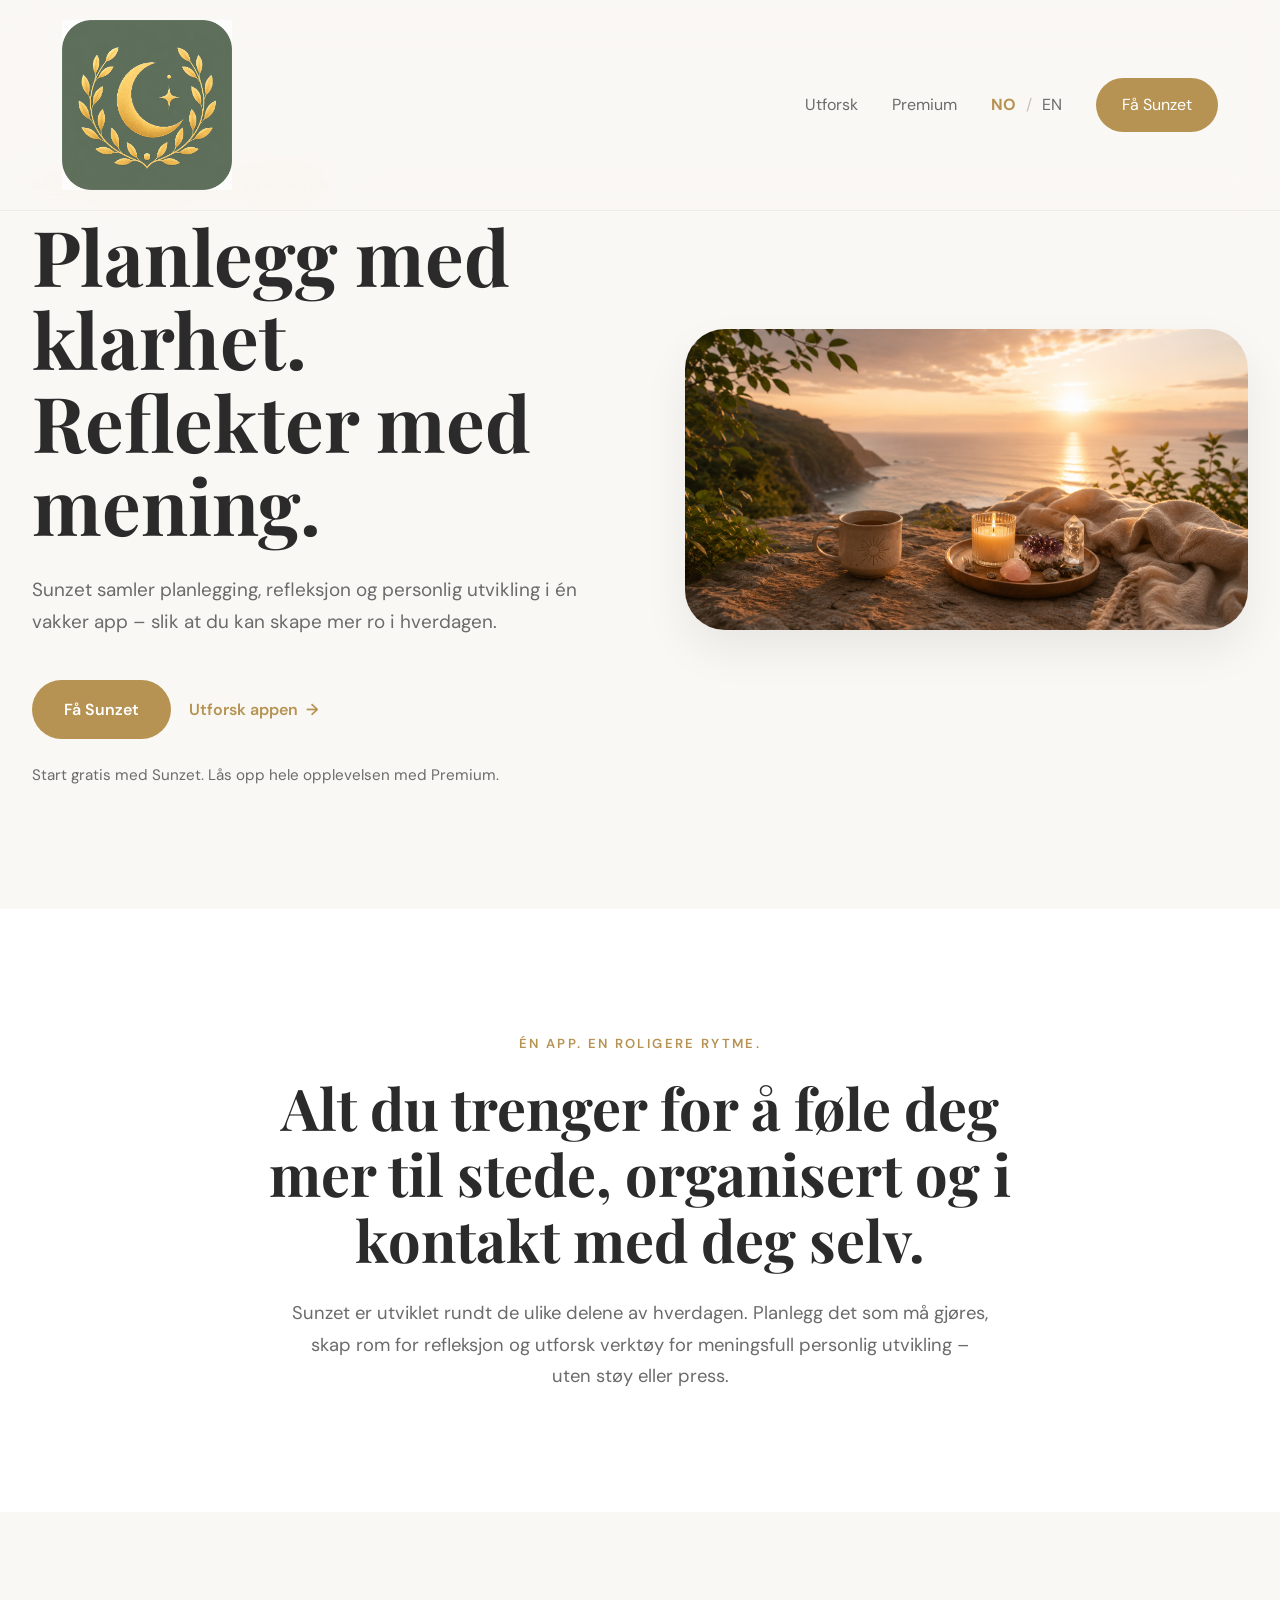
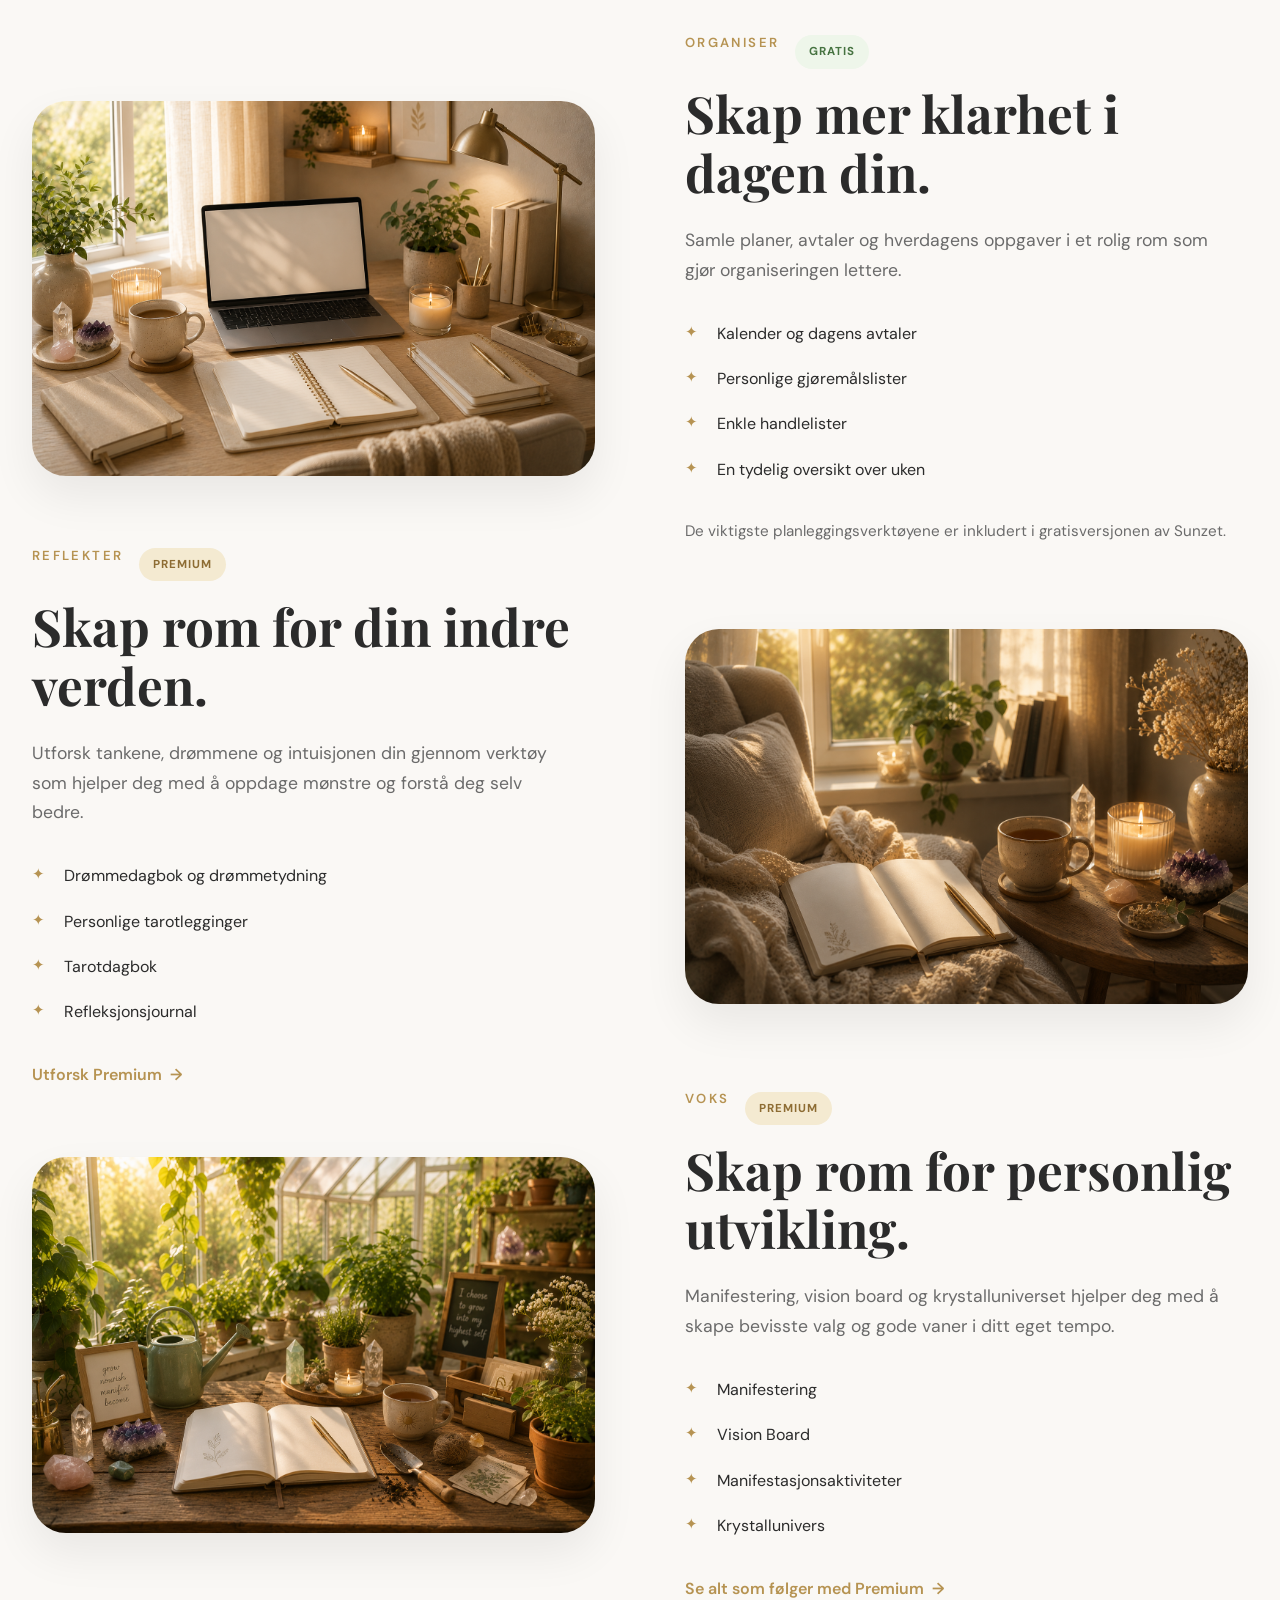
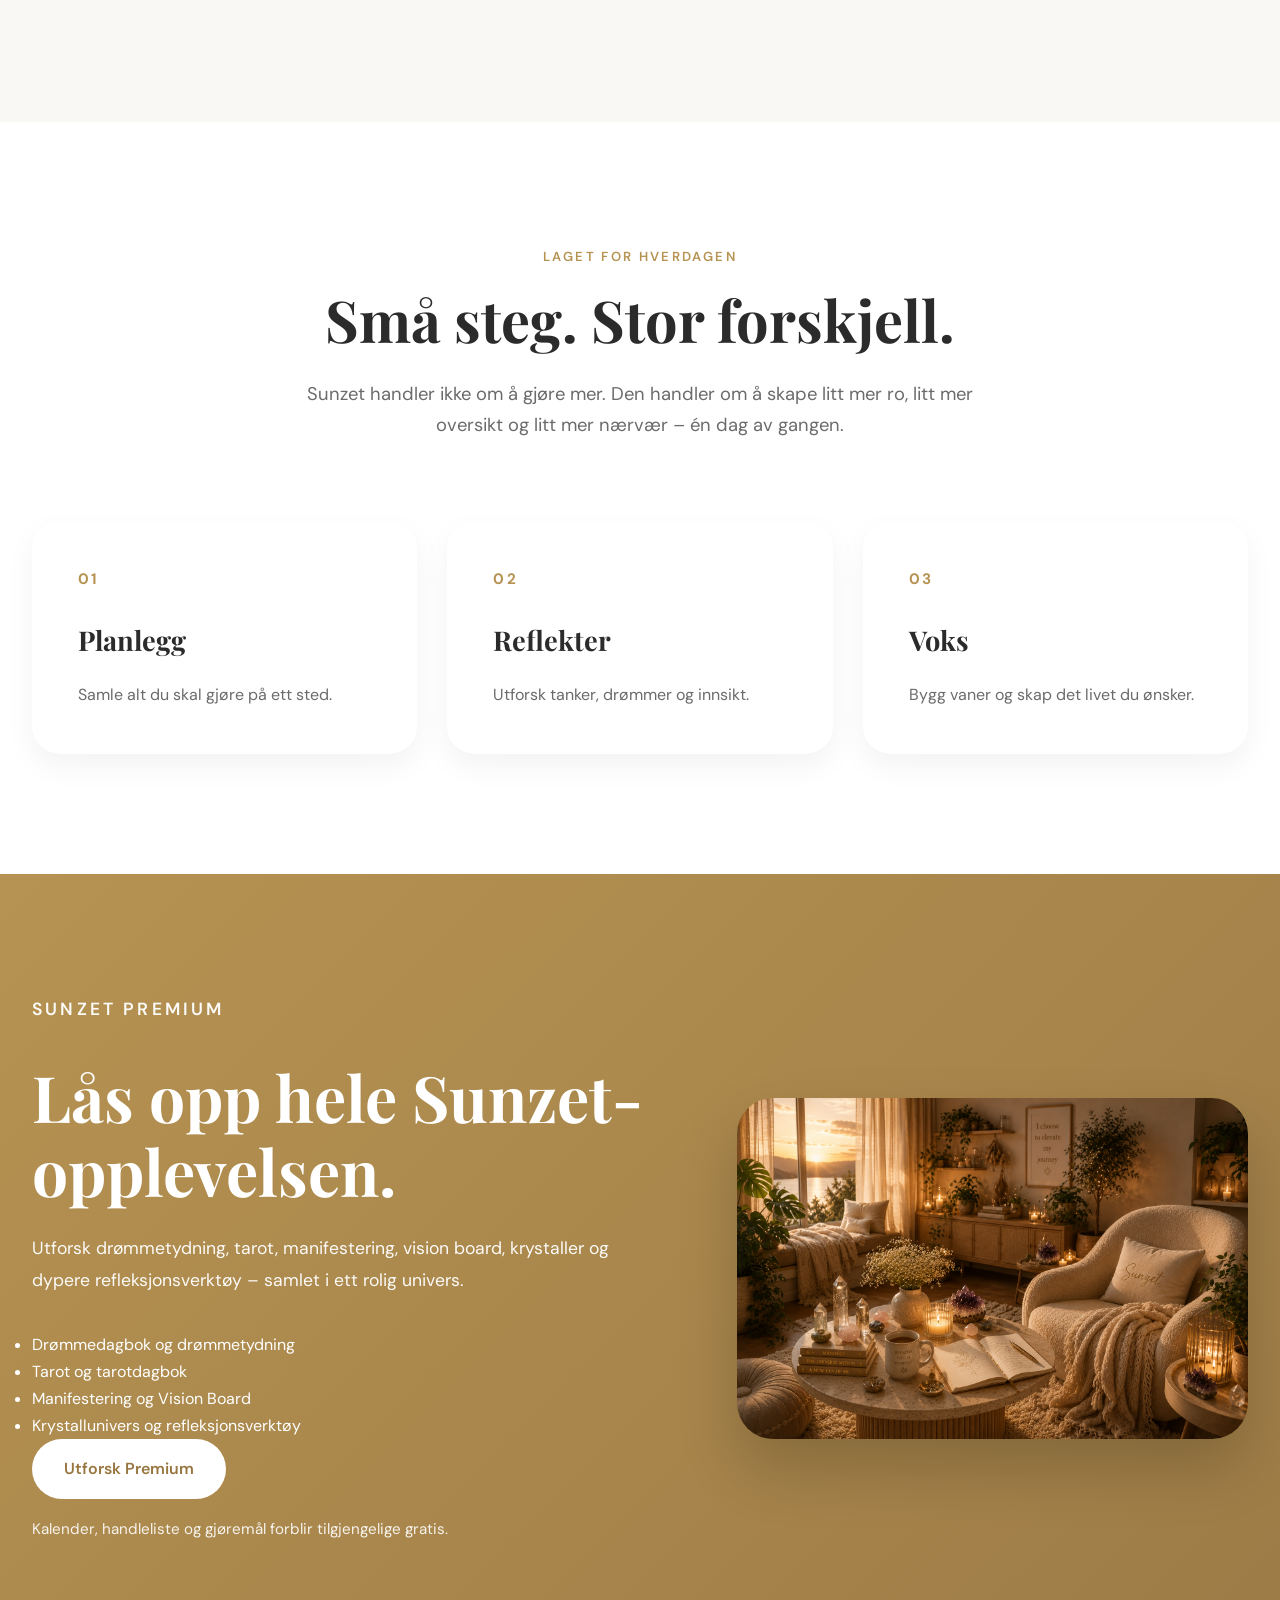
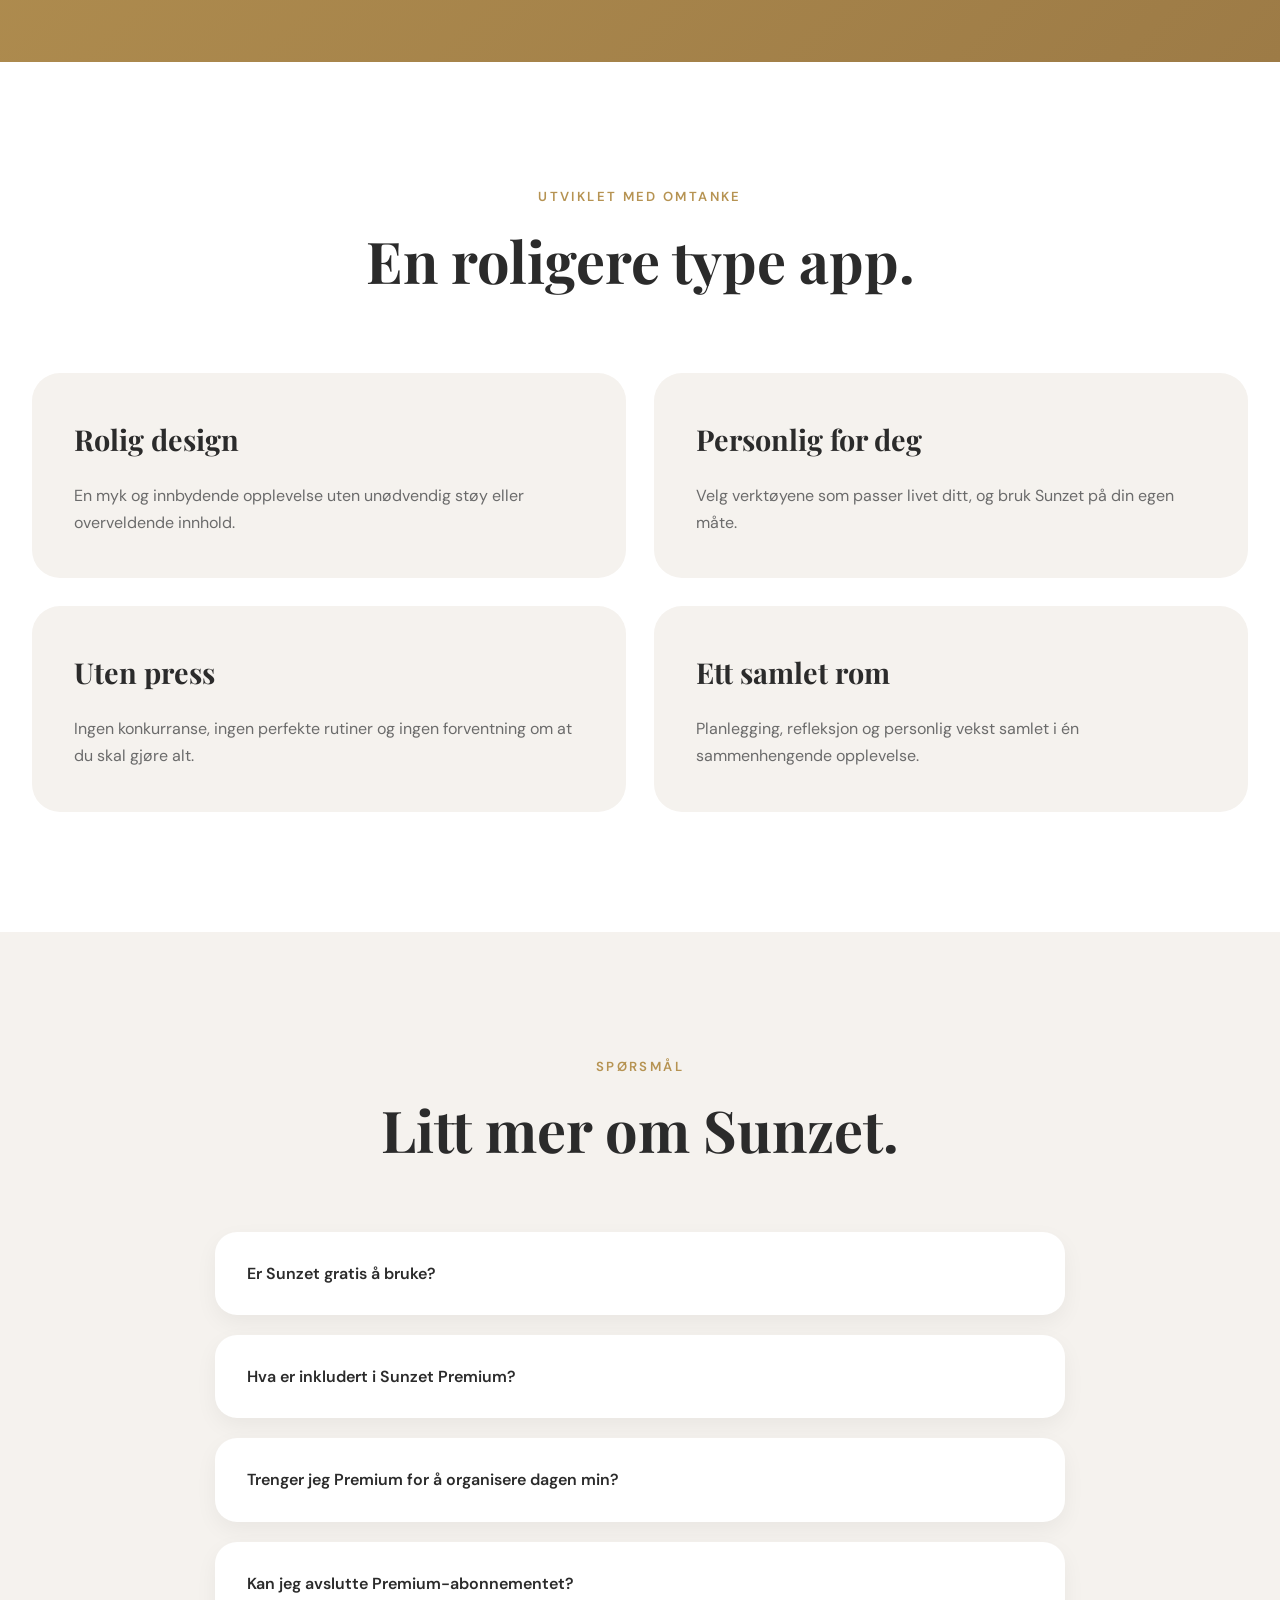
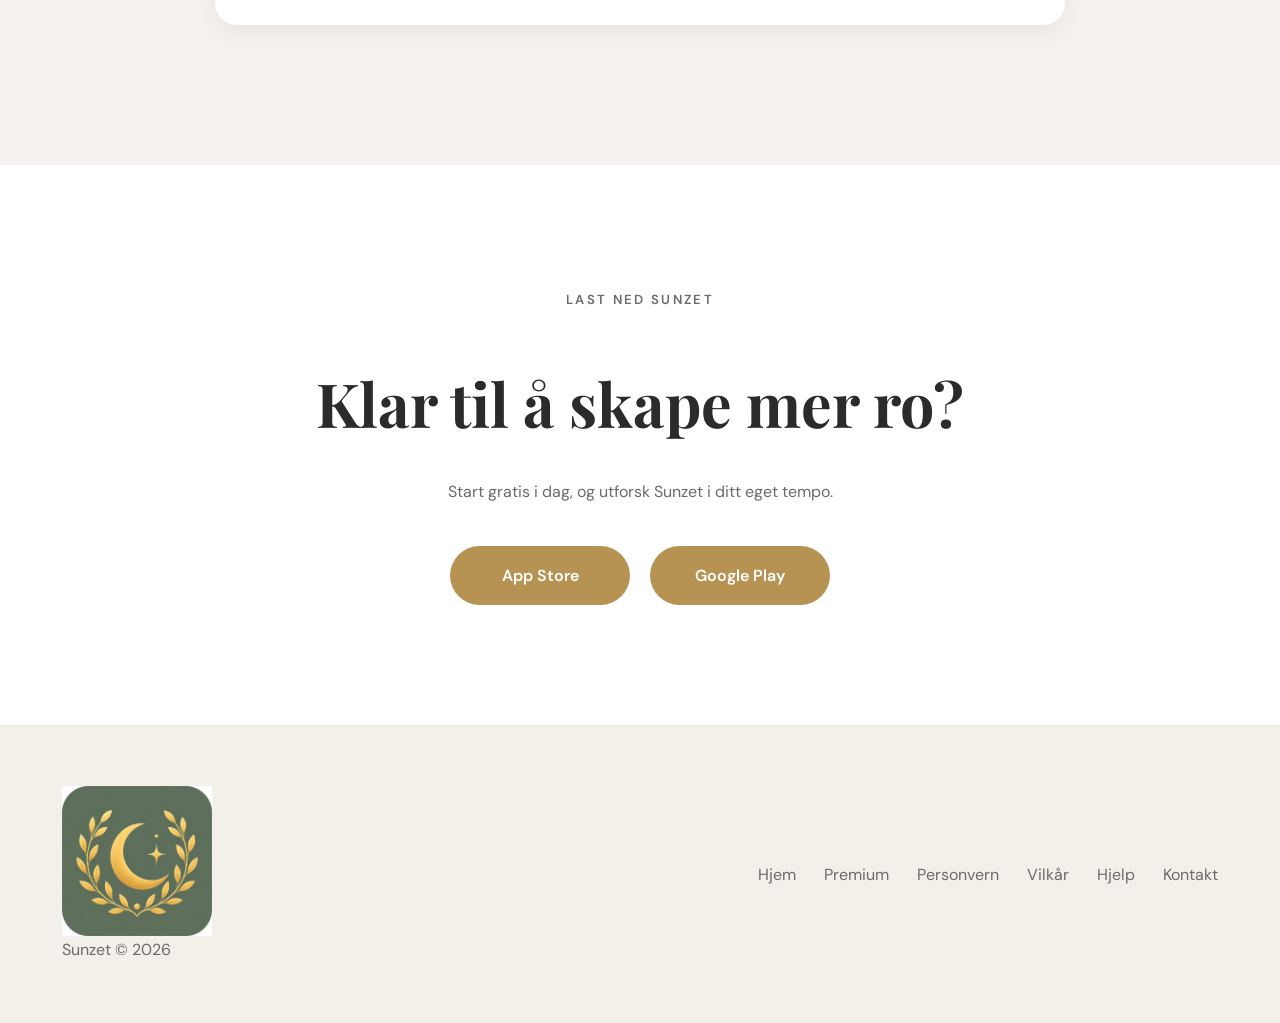
==== commit d0b69454: "v7" ====
--- a/index.html
+++ b/index.html
@@ -19,11 +19,6 @@
   </title>
 
   <link
-    rel="stylesheet"
-    href="styles.css"
-  />
-
-  <link
     rel="preconnect"
     href="https://fonts.googleapis.com"
   />
@@ -38,13 +33,18 @@
     href="https://fonts.googleapis.com/css2?family=DM+Sans:wght@400;500;600&family=Playfair+Display:wght@500;600&display=swap"
     rel="stylesheet"
   />
+
+  <link
+    rel="stylesheet"
+    href="styles.css"
+  />
 </head>
 
 <body>
 
   <!-- =====================================================
        HEADER
-       ===================================================== -->
+  ====================================================== -->
 
   <header class="site-header">
     <div class="header-inner">
@@ -67,7 +67,6 @@
         aria-label="Hovedmeny"
         data-i18n-aria="mainNavigationAria"
       >
-
         <a
           href="#discover"
           class="navigation-link"
@@ -123,7 +122,6 @@
         >
           Få Sunzet
         </a>
-
       </nav>
 
       <div class="mobile-header-actions">
@@ -210,7 +208,7 @@
 
     <!-- =====================================================
          HERO
-         ===================================================== -->
+    ====================================================== -->
 
     <section class="hero-section">
       <div class="hero-inner">
@@ -291,7 +289,7 @@
 
     <!-- =====================================================
          INTRODUCTION
-         ===================================================== -->
+    ====================================================== -->
 
     <section class="introduction-section">
       <div class="narrow-container">
@@ -327,7 +325,7 @@
 
     <!-- =====================================================
          DISCOVER
-         ===================================================== -->
+    ====================================================== -->
 
     <section
       class="discover-section"
@@ -336,7 +334,7 @@
 
       <!-- ORGANISER -->
 
-      <article class="feature-section feature-section-light">
+      <article class="feature-section feature-section-white">
         <div class="feature-inner">
 
           <div class="feature-visual">
@@ -352,9 +350,8 @@
           <div class="feature-content">
 
             <div class="feature-heading-row">
-
               <p
-                class="eyebrow"
+                class="eyebrow feature-eyebrow"
                 data-i18n="organiseEyebrow"
               >
                 Organiser
@@ -366,7 +363,6 @@
               >
                 Gratis
               </span>
-
             </div>
 
             <h2
@@ -385,7 +381,6 @@
             </p>
 
             <ul class="feature-list">
-
               <li data-i18n="organiseFeatureOne">
                 Kalender og dagens avtaler
               </li>
@@ -401,7 +396,6 @@
               <li data-i18n="organiseFeatureFour">
                 En tydelig oversikt over uken
               </li>
-
             </ul>
 
             <p
@@ -416,9 +410,11 @@
 
         </div>
       </article>
-            <!-- REFLECT -->
-
-      <article class="feature-section">
+
+
+      <!-- REFLECT -->
+
+      <article class="feature-section feature-section-cream">
         <div class="feature-inner feature-inner-reversed">
 
           <div class="feature-visual">
@@ -434,9 +430,8 @@
           <div class="feature-content">
 
             <div class="feature-heading-row">
-
               <p
-                class="eyebrow"
+                class="eyebrow feature-eyebrow"
                 data-i18n="reflectEyebrow"
               >
                 Reflekter
@@ -448,7 +443,6 @@
               >
                 Premium
               </span>
-
             </div>
 
             <h2
@@ -468,7 +462,6 @@
             </p>
 
             <ul class="feature-list">
-
               <li data-i18n="reflectFeatureOne">
                 Drømmedagbok og drømmetydning
               </li>
@@ -484,7 +477,6 @@
               <li data-i18n="reflectFeatureFour">
                 Refleksjonsjournal
               </li>
-
             </ul>
 
             <a
@@ -506,10 +498,9 @@
       </article>
 
 
-
       <!-- GROW -->
 
-      <article class="feature-section feature-section-soft">
+      <article class="feature-section feature-section-white">
         <div class="feature-inner">
 
           <div class="feature-visual">
@@ -525,9 +516,8 @@
           <div class="feature-content">
 
             <div class="feature-heading-row">
-
               <p
-                class="eyebrow"
+                class="eyebrow feature-eyebrow"
                 data-i18n="growEyebrow"
               >
                 Voks
@@ -539,7 +529,6 @@
               >
                 Premium
               </span>
-
             </div>
 
             <h2
@@ -559,7 +548,6 @@
             </p>
 
             <ul class="feature-list">
-
               <li data-i18n="growFeatureOne">
                 Manifestering
               </li>
@@ -575,7 +563,6 @@
               <li data-i18n="growFeatureFour">
                 Krystallunivers
               </li>
-
             </ul>
 
             <a
@@ -599,11 +586,11 @@
     </section>
 
 
-
-    <!-- DAILY EXPERIENCE -->
+    <!-- =====================================================
+         EXPERIENCE
+    ====================================================== -->
 
     <section class="experience-section">
-
       <div class="experience-inner">
 
         <div class="experience-heading">
@@ -626,10 +613,9 @@
             class="section-description"
             data-i18n="experienceDescription"
           >
-            Sunzet handler ikke om å gjøre mer.
-            Den handler om å skape litt mer ro,
-            litt mer oversikt og litt mer nærvær
-            – én dag av gangen.
+            Sunzet handler ikke om å gjøre mer. Den handler om
+            å skape litt mer ro, litt mer oversikt og litt mer
+            nærvær – én dag av gangen.
           </p>
 
         </div>
@@ -637,73 +623,56 @@
         <div class="experience-grid">
 
           <article class="experience-card">
-
             <span class="experience-number">
               01
             </span>
 
-            <h3
-              data-i18n="experienceCardOneTitle"
-            >
+            <h3 data-i18n="experienceCardOneTitle">
               Planlegg
             </h3>
 
-            <p
-              data-i18n="experienceCardOneDescription"
-            >
+            <p data-i18n="experienceCardOneDescription">
               Samle alt du skal gjøre på ett sted.
             </p>
-
           </article>
 
           <article class="experience-card">
-
             <span class="experience-number">
               02
             </span>
 
-            <h3
-              data-i18n="experienceCardTwoTitle"
-            >
+            <h3 data-i18n="experienceCardTwoTitle">
               Reflekter
             </h3>
 
-            <p
-              data-i18n="experienceCardTwoDescription"
-            >
+            <p data-i18n="experienceCardTwoDescription">
               Utforsk tanker, drømmer og innsikt.
             </p>
-
           </article>
 
           <article class="experience-card">
-
             <span class="experience-number">
               03
             </span>
 
-            <h3
-              data-i18n="experienceCardThreeTitle"
-            >
+            <h3 data-i18n="experienceCardThreeTitle">
               Voks
             </h3>
 
-            <p
-              data-i18n="experienceCardThreeDescription"
-            >
+            <p data-i18n="experienceCardThreeDescription">
               Bygg vaner og skap det livet du ønsker.
             </p>
-
           </article>
 
         </div>
 
       </div>
-
     </section>
-        <!-- =====================================================
-         PREMIUM TEASER
-         ===================================================== -->
+
+
+    <!-- =====================================================
+         PREMIUM
+    ====================================================== -->
 
     <section class="premium-teaser-section">
       <div class="premium-teaser-inner">
@@ -726,6 +695,24 @@
             vision board, krystaller og dypere
             refleksjonsverktøy – samlet i ett rolig univers.
           </p>
+
+          <ul class="premium-feature-list">
+            <li>
+              Drømmedagbok og drømmetydning
+            </li>
+
+            <li>
+              Tarot og tarotdagbok
+            </li>
+
+            <li>
+              Manifestering og Vision Board
+            </li>
+
+            <li>
+              Krystallunivers og refleksjonsverktøy
+            </li>
+          </ul>
 
           <div class="premium-teaser-actions">
 
@@ -761,7 +748,7 @@
 
     <!-- =====================================================
          VALUES
-         ===================================================== -->
+    ====================================================== -->
 
     <section class="values-section">
       <div class="values-inner">
@@ -787,7 +774,6 @@
         <div class="values-grid">
 
           <article class="value-item">
-
             <h3 data-i18n="valueOneTitle">
               Rolig design
             </h3>
@@ -796,11 +782,9 @@
               En myk og innbydende opplevelse uten unødvendig
               støy eller overveldende innhold.
             </p>
-
           </article>
 
           <article class="value-item">
-
             <h3 data-i18n="valueTwoTitle">
               Personlig for deg
             </h3>
@@ -809,11 +793,9 @@
               Velg verktøyene som passer livet ditt, og bruk
               Sunzet på din egen måte.
             </p>
-
           </article>
 
           <article class="value-item">
-
             <h3 data-i18n="valueThreeTitle">
               Uten press
             </h3>
@@ -822,11 +804,9 @@
               Ingen konkurranse, ingen perfekte rutiner og
               ingen forventning om at du skal gjøre alt.
             </p>
-
           </article>
 
           <article class="value-item">
-
             <h3 data-i18n="valueFourTitle">
               Ett samlet rom
             </h3>
@@ -835,7 +815,6 @@
               Planlegging, refleksjon og personlig vekst
               samlet i én sammenhengende opplevelse.
             </p>
-
           </article>
 
         </div>
@@ -846,7 +825,7 @@
 
     <!-- =====================================================
          FAQ
-         ===================================================== -->
+    ====================================================== -->
 
     <section class="faq-section">
       <div class="faq-inner">
@@ -872,7 +851,6 @@
         <div class="faq-list">
 
           <details class="faq-item">
-
             <summary data-i18n="faqOneQuestion">
               Er Sunzet gratis å bruke?
             </summary>
@@ -881,11 +859,9 @@
               Ja. Kalender, handleliste og gjøremålsliste er
               tilgjengelige i gratisversjonen av Sunzet.
             </p>
-
           </details>
 
           <details class="faq-item">
-
             <summary data-i18n="faqTwoQuestion">
               Hva er inkludert i Sunzet Premium?
             </summary>
@@ -893,14 +869,12 @@
             <p data-i18n="faqTwoAnswer">
               Premium inkluderer blant annet drømmedagbok og
               drømmetydning, tarot, tarotdagbok,
-              manifestering, vision board og
-              krystalluniverset.
-            </p>
-
+              manifestering, Vision Board og
+              Krystalluniverset.
+            </p>
           </details>
 
           <details class="faq-item">
-
             <summary data-i18n="faqThreeQuestion">
               Trenger jeg Premium for å organisere dagen min?
             </summary>
@@ -909,11 +883,9 @@
               Nei. De viktigste planleggingsverktøyene kan
               brukes uten Premium-abonnement.
             </p>
-
           </details>
 
           <details class="faq-item">
-
             <summary data-i18n="faqFourQuestion">
               Kan jeg avslutte Premium-abonnementet?
             </summary>
@@ -922,40 +894,36 @@
               Ja. Abonnementet kan administreres eller
               avsluttes gjennom plattformen der det ble kjøpt.
             </p>
-
           </details>
 
         </div>
 
       </div>
     </section>
-        <!-- =====================================================
+
+
+    <!-- =====================================================
          DOWNLOAD
-         ===================================================== -->
+    ====================================================== -->
 
     <section
       class="download-section"
       id="download"
     >
-
       <div class="download-inner">
 
         <p
-          class="eyebrow eyebrow-light"
+          class="eyebrow"
           data-i18n="downloadEyebrow"
         >
           Last ned Sunzet
         </p>
 
-        <h2
-          data-i18n="downloadTitle"
-        >
+        <h2 data-i18n="downloadTitle">
           Klar til å skape mer ro?
         </h2>
 
-        <p
-          data-i18n="downloadDescription"
-        >
+        <p data-i18n="downloadDescription">
           Start gratis i dag, og utforsk Sunzet i ditt eget
           tempo.
         </p>
@@ -972,7 +940,7 @@
 
           <a
             href="#"
-            class="store-button"
+            class="store-button store-button-secondary"
             data-i18n="googlePlay"
           >
             Google Play
@@ -981,38 +949,37 @@
         </div>
 
       </div>
-
     </section>
 
   </main>
-
 
 
   <!-- =====================================================
        FOOTER
-       ===================================================== -->
+  ====================================================== -->
 
   <footer class="site-footer">
-
     <div class="footer-inner">
 
-      <img
-        src="sunzet-logo.png"
-        alt="Sunzet"
-        class="footer-logo"
-      >
-
-      <p
-        class="footer-text"
-        data-i18n="footerText"
-      >
-        Sunzet © 2026
-      </p>
+      <div class="footer-brand">
+        <img
+          src="sunzet-logo.png"
+          alt="Sunzet"
+          class="footer-logo"
+        />
+
+        <p
+          class="footer-text"
+          data-i18n="footerText"
+        >
+          Sunzet © 2026
+        </p>
+      </div>
 
       <nav
         class="footer-links"
+        aria-label="Footer"
       >
-
         <a
           href="index.html"
           data-i18n="footerHome"
@@ -1027,15 +994,28 @@
           Premium
         </a>
 
+        <a href="privacy.html">
+          Personvern
+        </a>
+
+        <a href="terms.html">
+          Vilkår
+        </a>
+
+        <a href="support.html">
+          Hjelp
+        </a>
+
+        <a href="mailto:hello@sunzet.app">
+          Kontakt
+        </a>
       </nav>
 
     </div>
-
   </footer>
 
 
-
-   <script src="language.js"></script>
+  <script src="language.js"></script>
   <script src="script.js"></script>
 
 </body>
--- a/styles.css
+++ b/styles.css
@@ -1,2031 +1,1417 @@
 /* =========================================================
-   SUNZET — MAIN WEBSITE STYLES
-   ========================================================= */
-
-
-/* =========================================================
-   1. VARIABLES
-   ========================================================= */
-
-:root {
-  --color-background: #ffffff;
-  --color-background-soft: #f8f6f2;
-  --color-background-warm: #f3eee7;
-  --color-background-green: #eef2ed;
-
-  --color-text: #272823;
-  --color-text-soft: #66685f;
-  --color-text-light: #f9f7f2;
-
-  --color-border: #dedfd8;
-  --color-border-soft: #ebe9e3;
-
-  --color-accent: #a8894a;
-  --color-accent-dark: #806731;
-  --color-green: #506154;
-  --color-green-dark: #344239;
-
-  --color-free-background: #eaf1eb;
-  --color-free-text: #49604f;
-
-  --color-premium-background: #f1e9d8;
-  --color-premium-text: #79622f;
-
-  --font-body: "DM Sans", sans-serif;
-  --font-heading: "Playfair Display", serif;
-
-  --container-width: 1200px;
-  --narrow-container-width: 820px;
-
-  --header-height: 88px;
-
-  --radius-small: 10px;
-  --radius-medium: 20px;
-  --radius-large: 32px;
-
-  --shadow-soft:
-    0 22px 60px rgba(36, 40, 32, 0.08);
-
-  --transition:
-    180ms ease;
-}
-
-
-/* =========================================================
-   2. RESET
-   ========================================================= */
+   SUNZET WEBSITE
+   styles.css
+========================================================= */
+
+
+/* =========================================================
+   1. RESET
+========================================================= */
 
 *,
 *::before,
 *::after {
-  box-sizing: border-box;
+    box-sizing: border-box;
+    margin: 0;
+    padding: 0;
 }
 
 html {
-  scroll-behavior: smooth;
-  scroll-padding-top: calc(var(--header-height) + 24px);
+    scroll-behavior: smooth;
 }
 
 body {
-  margin: 0;
-
-  background:
-    var(--color-background);
-
-  color:
-    var(--color-text);
-
-  font-family:
-    var(--font-body);
-
-  font-size: 16px;
-  line-height: 1.7;
-
-  -webkit-font-smoothing: antialiased;
-  text-rendering: optimizeLegibility;
-}
-
-body,
-button,
-input,
-textarea,
-select {
-  font-family:
-    var(--font-body);
+    background: #faf8f5;
+    color: #2b2b2b;
+    font-family: "DM Sans", sans-serif;
+    line-height: 1.7;
+    -webkit-font-smoothing: antialiased;
 }
 
 img {
-  display: block;
-
-  width: 100%;
-  max-width: 100%;
+    display: block;
+    max-width: 100%;
 }
 
 a {
-  color: inherit;
-  text-decoration: none;
+    color: inherit;
+    text-decoration: none;
 }
 
 button {
-  padding: 0;
-  border: 0;
-
-  background: none;
-
-  color: inherit;
-
-  cursor: pointer;
-}
-
-ul,
-ol {
-  margin-top: 0;
-  margin-bottom: 0;
-}
-
-h1,
-h2,
-h3,
-p {
-  margin-top: 0;
-}
-
-
-/* =========================================================
-   3. GLOBAL TYPOGRAPHY
-   ========================================================= */
-
-.eyebrow {
-  margin-bottom: 20px;
-
-  color:
-    var(--color-accent-dark);
-
-  font-size: 12px;
-  font-weight: 600;
-  line-height: 1.3;
-
-  letter-spacing: 0.16em;
-  text-transform: uppercase;
-}
-
-.eyebrow-light {
-  color:
-    rgba(255, 255, 255, 0.72);
-}
-
-.section-title {
-  max-width: 820px;
-
-  margin-bottom: 26px;
-
-  color:
-    var(--color-text);
-
-  font-family:
-    var(--font-heading);
-
-  font-size:
-    clamp(38px, 5vw, 64px);
-
-  font-weight: 500;
-  line-height: 1.08;
-
-  letter-spacing: -0.025em;
-}
-
-.section-description {
-  max-width: 680px;
-
-  margin-bottom: 0;
-
-  color:
-    var(--color-text-soft);
-
-  font-size:
-    clamp(17px, 2vw, 20px);
-
-  line-height: 1.75;
-}
-
-.narrow-container {
-  width:
-    min(
-      calc(100% - 48px),
-      var(--narrow-container-width)
-    );
-
-  margin-inline: auto;
-}
-
-
-/* =========================================================
-   4. BUTTONS AND LINKS
-   ========================================================= */
+    font: inherit;
+    background: none;
+    border: none;
+    cursor: pointer;
+}
+
+
+
+/* =========================================================
+   2. VARIABLES
+========================================================= */
+
+:root {
+
+    --background: #faf8f5;
+    --surface: #ffffff;
+    --surface-soft: #f5f2ee;
+
+    --text: #2d2d2d;
+    --text-light: #6b6b6b;
+
+    --gold: #b69352;
+    --gold-dark: #98763f;
+
+    --border: #ebe6de;
+
+    --shadow:
+        0 20px 45px rgba(0,0,0,.07);
+
+    --radius-large: 36px;
+    --radius-medium: 22px;
+    --radius-small: 14px;
+
+    --container: 1220px;
+    --narrow: 760px;
+
+}
+
+
+
+/* =========================================================
+   3. GLOBAL LAYOUT
+========================================================= */
+
+main{
+    overflow:hidden;
+}
+
+section{
+    padding:120px 32px;
+}
+
+.hero-section{
+    padding-top:170px;
+}
+
+.narrow-container{
+    width:min(100%, var(--narrow));
+    margin-inline:auto;
+    text-align:center;
+}
+
+.section-title{
+
+    font-family:
+        "Playfair Display",
+        serif;
+
+    font-size:clamp(2.3rem,5vw,3.6rem);
+
+    line-height:1.15;
+
+    margin-bottom:26px;
+
+}
+
+.section-description{
+
+    color:var(--text-light);
+
+    font-size:1.15rem;
+
+    max-width:700px;
+
+    margin-inline:auto;
+
+}
+
+.eyebrow{
+
+    display:inline-block;
+
+    margin-bottom:18px;
+
+    font-size:.82rem;
+
+    letter-spacing:.18em;
+
+    text-transform:uppercase;
+
+    color:var(--gold);
+
+    font-weight:600;
+
+}
+
+.eyebrow-light{
+
+    color:#ffffff;
+
+}
+
+
+
+/* =========================================================
+   4. HEADER
+========================================================= */
+
+.site-header{
+
+    position:fixed;
+
+    inset:0 0 auto 0;
+
+    z-index:999;
+
+    backdrop-filter:blur(20px);
+
+    background:
+        rgba(250,248,245,.82);
+
+    border-bottom:
+        1px solid rgba(0,0,0,.05);
+
+}
+
+.header-inner{
+
+    width:min(100%,var(--container));
+
+    margin-inline:auto;
+
+    display:flex;
+
+    justify-content:space-between;
+
+    align-items:center;
+
+    padding:20px 32px;
+
+}
+
+.brand-logo{
+
+    width:170px;
+
+}
+
+.desktop-navigation{
+
+    display:flex;
+
+    align-items:center;
+
+    gap:34px;
+
+}
+
+.navigation-link{
+
+    transition:.25s;
+
+    color:var(--text-light);
+
+}
+
+.navigation-link:hover{
+
+    color:var(--gold);
+
+}
+
+.navigation-button{
+
+    background:var(--gold);
+
+    color:white;
+
+    padding:13px 26px;
+
+    border-radius:999px;
+
+    transition:.25s;
+
+}
+
+.navigation-button:hover{
+
+    background:var(--gold-dark);
+
+    transform:translateY(-2px);
+
+}
+
+
+
+/* =========================================================
+   5. HERO
+========================================================= */
+
+.hero-inner{
+
+    width:min(100%,var(--container));
+
+    margin-inline:auto;
+
+    display:grid;
+
+    grid-template-columns:1fr 1fr;
+
+    gap:90px;
+
+    align-items:center;
+
+}
+
+.hero-title{
+
+    font-family:
+        "Playfair Display",
+        serif;
+
+    font-size:
+        clamp(3rem,6vw,5rem);
+
+    line-height:1.08;
+
+    margin-bottom:28px;
+
+}
+
+.hero-description{
+
+    color:var(--text-light);
+
+    font-size:1.18rem;
+
+    max-width:560px;
+
+    margin-bottom:42px;
+
+}
+
+.hero-actions{
+
+    display:flex;
+
+    gap:18px;
+
+    flex-wrap:wrap;
+
+    margin-bottom:24px;
+
+}
+
+.hero-note{
+
+    color:var(--text-light);
+
+    font-size:.95rem;
+
+}
+
+.hero-image{
+
+    border-radius:40px;
+
+    box-shadow:var(--shadow);
+
+}
+/* =========================================================
+   6. INTRO
+========================================================= */
+
+.introduction-section{
+
+    background:#ffffff;
+
+}
+
+.introduction-section .section-description{
+
+    margin-top:10px;
+
+}
+
+
+
+/* =========================================================
+   7. FEATURE SECTIONS
+========================================================= */
+
+.feature-section{
+
+    background:var(--background);
+
+}
+
+.feature-section-light{
+
+    background:#ffffff;
+
+}
+
+.feature-section-soft{
+
+    background:var(--surface-soft);
+
+}
+
+.feature-inner{
+
+    width:min(100%,var(--container));
+
+    margin-inline:auto;
+
+    display:grid;
+
+    grid-template-columns:1fr 1fr;
+
+    gap:90px;
+
+    align-items:center;
+
+}
+
+.feature-inner-reversed .feature-visual{
+
+    order:2;
+
+}
+
+.feature-inner-reversed .feature-content{
+
+    order:1;
+
+}
+
+.feature-image{
+
+    width:100%;
+
+    border-radius:34px;
+
+    box-shadow:var(--shadow);
+
+    transition:
+        transform .45s ease,
+        box-shadow .45s ease;
+
+}
+
+.feature-image:hover{
+
+    transform:translateY(-6px);
+
+    box-shadow:
+        0 28px 60px rgba(0,0,0,.10);
+
+}
+
+.feature-heading-row{
+
+    display:flex;
+
+    align-items:center;
+
+    gap:16px;
+
+    margin-bottom:12px;
+
+}
+
+.feature-title{
+
+    font-family:
+        "Playfair Display",
+        serif;
+
+    font-size:
+        clamp(2rem,4vw,3.3rem);
+
+    line-height:1.15;
+
+    margin-bottom:24px;
+
+}
+
+.feature-description{
+
+    color:var(--text-light);
+
+    font-size:1.1rem;
+
+    margin-bottom:34px;
+
+    max-width:540px;
+
+}
+
+
+
+/* =========================================================
+   FEATURE LIST
+========================================================= */
+
+.feature-list{
+
+    list-style:none;
+
+    display:grid;
+
+    gap:18px;
+
+    margin-bottom:36px;
+
+}
+
+.feature-list li{
+
+    position:relative;
+
+    padding-left:32px;
+
+}
+
+.feature-list li::before{
+
+    content:"✦";
+
+    position:absolute;
+
+    left:0;
+
+    color:var(--gold);
+
+    font-size:.95rem;
+
+}
+
+.feature-access-note{
+
+    color:var(--text-light);
+
+    font-size:.95rem;
+
+}
+
+
+
+/* =========================================================
+   FREE / PREMIUM LABELS
+========================================================= */
+
+.access-label{
+
+    display:inline-flex;
+
+    align-items:center;
+
+    justify-content:center;
+
+    padding:7px 14px;
+
+    border-radius:999px;
+
+    font-size:.72rem;
+
+    font-weight:700;
+
+    letter-spacing:.08em;
+
+    text-transform:uppercase;
+
+}
+
+.access-label-free{
+
+    background:#eef6ea;
+
+    color:#467341;
+
+}
+
+.access-label-premium{
+
+    background:#f4ead1;
+
+    color:#8d6c33;
+
+}
+
+
+
+/* =========================================================
+   8. EXPERIENCE
+========================================================= */
+
+.experience-section{
+
+    background:#ffffff;
+
+}
+
+.experience-inner{
+
+    width:min(100%,var(--container));
+
+    margin-inline:auto;
+
+}
+
+.experience-heading{
+
+    text-align:center;
+
+    max-width:760px;
+
+    margin-inline:auto;
+
+    margin-bottom:80px;
+
+}
+
+.experience-grid{
+
+    display:grid;
+
+    grid-template-columns:repeat(3,1fr);
+
+    gap:30px;
+
+}
+
+.experience-card{
+
+    background:white;
+
+    border-radius:28px;
+
+    padding:46px;
+
+    box-shadow:
+        0 12px 30px rgba(0,0,0,.05);
+
+    transition:
+        transform .35s ease,
+        box-shadow .35s ease;
+
+}
+
+.experience-card:hover{
+
+    transform:translateY(-8px);
+
+    box-shadow:
+        0 22px 50px rgba(0,0,0,.08);
+
+}
+
+.experience-number{
+
+    display:block;
+
+    color:var(--gold);
+
+    font-weight:700;
+
+    margin-bottom:24px;
+
+    font-size:.95rem;
+
+    letter-spacing:.15em;
+
+}
+
+.experience-card h3{
+
+    font-family:
+        "Playfair Display",
+        serif;
+
+    font-size:1.7rem;
+
+    margin-bottom:18px;
+
+}
+
+.experience-card p{
+
+    color:var(--text-light);
+
+}
+/* =========================================================
+   9. PREMIUM TEASER
+========================================================= */
+
+.premium-teaser-section{
+
+    background:
+        linear-gradient(
+            135deg,
+            #b69352 0%,
+            #9d7b46 100%
+        );
+
+    color:white;
+
+}
+
+.premium-teaser-inner{
+
+    width:min(100%,var(--container));
+
+    margin-inline:auto;
+
+    display:grid;
+
+    grid-template-columns:1.1fr .9fr;
+
+    gap:80px;
+
+    align-items:center;
+
+}
+
+.premium-teaser-content h2{
+
+    font-family:
+        "Playfair Display",
+        serif;
+
+    font-size:
+        clamp(2.5rem,5vw,4rem);
+
+    line-height:1.15;
+
+    margin-bottom:26px;
+
+}
+
+.premium-teaser-content p{
+
+    font-size:1.1rem;
+
+    line-height:1.8;
+
+    opacity:.96;
+
+    margin-bottom:34px;
+
+}
+
+.premium-teaser-actions{
+
+    display:flex;
+
+    flex-direction:column;
+
+    align-items:flex-start;
+
+    gap:18px;
+
+}
+
+.premium-teaser-actions span{
+
+    opacity:.9;
+
+    font-size:.95rem;
+
+}
+
+.premium-teaser-visual img{
+
+    width:100%;
+
+    border-radius:36px;
+
+    box-shadow:
+        0 30px 60px rgba(0,0,0,.18);
+
+}
+
+
+
+/* =========================================================
+   10. VALUES
+========================================================= */
+
+.values-section{
+
+    background:#ffffff;
+
+}
+
+.values-inner{
+
+    width:min(100%,var(--container));
+
+    margin-inline:auto;
+
+}
+
+.values-heading{
+
+    text-align:center;
+
+    margin-bottom:80px;
+
+}
+
+.values-grid{
+
+    display:grid;
+
+    grid-template-columns:repeat(2,1fr);
+
+    gap:28px;
+
+}
+
+.value-item{
+
+    background:var(--surface-soft);
+
+    padding:42px;
+
+    border-radius:28px;
+
+    transition:
+        transform .35s ease,
+        box-shadow .35s ease;
+
+}
+
+.value-item:hover{
+
+    transform:translateY(-6px);
+
+    box-shadow:
+        0 18px 42px rgba(0,0,0,.06);
+
+}
+
+.value-item h3{
+
+    font-family:
+        "Playfair Display",
+        serif;
+
+    font-size:1.8rem;
+
+    margin-bottom:18px;
+
+}
+
+.value-item p{
+
+    color:var(--text-light);
+
+}
+
+
+
+/* =========================================================
+   11. FAQ
+========================================================= */
+
+.faq-section{
+
+    background:var(--surface-soft);
+
+}
+
+.faq-inner{
+
+    width:min(100%,850px);
+
+    margin-inline:auto;
+
+}
+
+.faq-heading{
+
+    text-align:center;
+
+    margin-bottom:70px;
+
+}
+
+.faq-item{
+
+    background:white;
+
+    border-radius:22px;
+
+    padding:28px 32px;
+
+    margin-bottom:20px;
+
+    box-shadow:
+        0 8px 22px rgba(0,0,0,.05);
+
+}
+
+.faq-item summary{
+
+    cursor:pointer;
+
+    font-weight:600;
+
+    list-style:none;
+
+}
+
+.faq-item summary::-webkit-details-marker{
+
+    display:none;
+
+}
+
+.faq-item p{
+
+    margin-top:18px;
+
+    color:var(--text-light);
+
+    line-height:1.8;
+
+}
+
+
+
+/* =========================================================
+   12. DOWNLOAD
+========================================================= */
+
+.download-section{
+
+    background:#ffffff;
+
+    text-align:center;
+
+}
+
+.download-inner{
+
+    width:min(100%,700px);
+
+    margin-inline:auto;
+
+}
+
+.download-inner h2{
+
+    font-family:
+        "Playfair Display",
+        serif;
+
+    font-size:
+        clamp(2.4rem,5vw,3.8rem);
+
+    margin-bottom:24px;
+
+}
+
+.download-inner p{
+
+    color:var(--text-light);
+
+    margin-bottom:40px;
+
+}
+
+.download-buttons{
+
+    display:flex;
+
+    justify-content:center;
+
+    gap:20px;
+
+    flex-wrap:wrap;
+
+}
+
+
+
+/* =========================================================
+   13. FOOTER
+========================================================= */
+
+.site-footer{
+
+    background:#f3efe9;
+
+    border-top:
+        1px solid var(--border);
+
+}
+
+.footer-inner{
+
+    width:min(100%,var(--container));
+
+    margin-inline:auto;
+
+    padding:60px 32px;
+
+    display:flex;
+
+    justify-content:space-between;
+
+    align-items:center;
+
+    gap:30px;
+
+    flex-wrap:wrap;
+
+}
+
+.footer-logo{
+
+    width:150px;
+
+}
+
+.footer-text{
+
+    color:var(--text-light);
+
+}
+
+.footer-links{
+
+    display:flex;
+
+    gap:28px;
+
+}
+
+.footer-links a{
+
+    color:var(--text-light);
+
+    transition:.25s;
+
+}
+
+.footer-links a:hover{
+
+    color:var(--gold);
+
+}
+/* =========================================================
+   14. BUTTONS
+========================================================= */
 
 .primary-button,
-.navigation-button,
-.light-button {
-  display: inline-flex;
-  align-items: center;
-  justify-content: center;
-
-  min-height: 52px;
-
-  padding:
-    0 28px;
-
-  border-radius:
-    999px;
-
-  font-size: 15px;
-  font-weight: 600;
-
-  transition:
-    transform var(--transition),
-    background-color var(--transition),
-    color var(--transition),
-    box-shadow var(--transition);
-}
-
-.primary-button {
-  background:
-    var(--color-green-dark);
-
-  color:
-    #ffffff;
-
-  box-shadow:
-    0 14px 30px rgba(52, 66, 57, 0.14);
-}
-
-.primary-button:hover {
-  transform:
-    translateY(-2px);
-
-  background:
-    var(--color-green);
-}
-
-.navigation-button {
-  min-height: 44px;
-
-  padding:
-    0 22px;
-
-  background:
-    var(--color-text);
-
-  color:
-    #ffffff;
-}
-
-.navigation-button:hover {
-  transform:
-    translateY(-1px);
-
-  background:
-    var(--color-green-dark);
-}
-
-.light-button {
-  background:
-    #ffffff;
-
-  color:
-    var(--color-green-dark);
-}
-
-.light-button:hover {
-  transform:
-    translateY(-2px);
-
-  background:
-    var(--color-background-soft);
-}
-
-.text-link {
-  display: inline-flex;
-  align-items: center;
-  gap: 10px;
-
-  color:
-    var(--color-green-dark);
-
-  font-size: 15px;
-  font-weight: 600;
-
-  transition:
-    gap var(--transition),
-    color var(--transition);
-}
-
-.text-link span {
-  font-size: 18px;
-  line-height: 1;
-}
-
-.text-link:hover {
-  gap: 15px;
-
-  color:
-    var(--color-accent-dark);
-}
-
-
-/* =========================================================
-   5. HEADER
-   ========================================================= */
-
-.site-header {
-  position: sticky;
-  z-index: 100;
-  top: 0;
-
-  width: 100%;
-
-  border-bottom:
-    1px solid rgba(222, 223, 216, 0.75);
-
-  background:
-    rgba(255, 255, 255, 0.94);
-
-  backdrop-filter:
-    blur(18px);
-
-  -webkit-backdrop-filter:
-    blur(18px);
-}
-
-.header-inner {
-  display: flex;
-  align-items: center;
-  justify-content: space-between;
-
-  width:
-    min(
-      calc(100% - 48px),
-      var(--container-width)
-    );
-
-  min-height:
-    var(--header-height);
-
-  margin-inline: auto;
-}
-
-.brand {
-  display: inline-flex;
-  align-items: center;
-
-  flex-shrink: 0;
-}
-
-.brand-logo {
-  width: auto;
-  height: 44px;
-
-  object-fit: contain;
-}
-
-.desktop-navigation {
-  display: flex;
-  align-items: center;
-  gap: 34px;
-}
-
-.navigation-link {
-  position: relative;
-
-  color:
-    var(--color-text-soft);
-
-  font-size: 14px;
-  font-weight: 500;
-
-  transition:
-    color var(--transition);
-}
-
-.navigation-link::after {
-  position: absolute;
-  right: 0;
-  bottom: -8px;
-  left: 0;
-
-  height: 1px;
-
-  background:
-    var(--color-accent);
-
-  content: "";
-
-  opacity: 0;
-
-  transform:
-    scaleX(0.5);
-
-  transition:
-    opacity var(--transition),
-    transform var(--transition);
-}
-
-.navigation-link:hover {
-  color:
-    var(--color-text);
-}
-
-.navigation-link:hover::after {
-  opacity: 1;
-
-  transform:
-    scaleX(1);
-}
-
-.mobile-menu-button,
-.mobile-navigation {
-  display: none;
-}
-
-
-/* =========================================================
-   6. HERO
-   ========================================================= */
-
-.hero-section {
-  padding:
-    72px 0 96px;
-
-  background:
-    linear-gradient(
-      180deg,
-      #ffffff 0%,
-      #faf9f6 100%
-    );
-}
-
-.hero-inner {
-  display: grid;
-  grid-template-columns:
-    minmax(0, 0.9fr)
-    minmax(440px, 1.1fr);
-
-  align-items: center;
-  gap:
-    clamp(56px, 8vw, 110px);
-
-  width:
-    min(
-      calc(100% - 48px),
-      var(--container-width)
-    );
-
-  margin-inline: auto;
-}
-
-.hero-content {
-  max-width: 580px;
-}
-
-.hero-title {
-  margin-bottom: 28px;
-
-  color:
-    var(--color-text);
-
-  font-family:
-    var(--font-heading);
-
-  font-size:
-    clamp(48px, 6.5vw, 84px);
-
-  font-weight: 500;
-  line-height: 0.98;
-
-  letter-spacing: -0.04em;
-}
-
-.hero-description {
-  max-width: 560px;
-
-  margin-bottom: 34px;
-
-  color:
-    var(--color-text-soft);
-
-  font-size:
-    clamp(17px, 2vw, 20px);
-
-  line-height: 1.75;
-}
-
-.hero-actions {
-  display: flex;
-  align-items: center;
-  flex-wrap: wrap;
-  gap: 24px;
-
-  margin-bottom: 22px;
-}
-
-.hero-note {
-  max-width: 460px;
-
-  margin-bottom: 0;
-
-  color:
-    #85877f;
-
-  font-size: 13px;
-  line-height: 1.6;
-}
-
-.hero-visual {
-  overflow: hidden;
-
-  min-height: 650px;
-
-  border-radius:
-    var(--radius-large);
-
-  background:
-    var(--color-background-warm);
-
-  box-shadow:
-    var(--shadow-soft);
-}
-
-.hero-image {
-  width: 100%;
-  height: 100%;
-  min-height: 650px;
-
-  object-fit: cover;
-}
-
-
-/* =========================================================
-   7. INTRODUCTION
-   ========================================================= */
-
-.introduction-section {
-  padding:
-    130px 0;
-
-  text-align: center;
-}
-
-.introduction-section .section-title,
-.introduction-section .section-description {
-  margin-inline: auto;
-}
-
-
-/* =========================================================
-   8. FEATURE SECTIONS
-   ========================================================= */
-
-.discover-section {
-  background:
-    var(--color-background);
-}
-
-.feature-section {
-  padding:
-    120px 0;
-
-  border-top:
-    1px solid var(--color-border-soft);
-}
-
-.feature-section-light {
-  background:
-    var(--color-background-soft);
-}
-
-.feature-section-soft {
-  background:
-    var(--color-background-green);
-}
-
-.feature-inner {
-  display: grid;
-  grid-template-columns:
-    minmax(0, 1.05fr)
-    minmax(0, 0.95fr);
-
-  align-items: center;
-  gap:
-    clamp(60px, 9vw, 130px);
-
-  width:
-    min(
-      calc(100% - 48px),
-      var(--container-width)
-    );
-
-  margin-inline: auto;
-}
-
-.feature-inner-reversed
-.feature-visual {
-  order: 2;
-}
-
-.feature-inner-reversed
-.feature-content {
-  order: 1;
-}
-
-.feature-visual {
-  overflow: hidden;
-
-  min-height: 560px;
-
-  border-radius:
-    var(--radius-large);
-
-  background:
-    #ebe9e3;
-
-  box-shadow:
-    var(--shadow-soft);
-}
-
-.feature-image {
-  width: 100%;
-  height: 100%;
-  min-height: 560px;
-
-  object-fit: cover;
-}
-
-.feature-content {
-  max-width: 520px;
-}
-
-.feature-heading-row {
-  display: flex;
-  align-items: center;
-  flex-wrap: wrap;
-  gap: 14px;
-
-  margin-bottom: 20px;
-}
-
-.feature-heading-row
-.eyebrow {
-  margin-bottom: 0;
-}
-
-.access-label {
-  display: inline-flex;
-  align-items: center;
-  justify-content: center;
-
-  min-height: 28px;
-
-  padding:
-    0 12px;
-
-  border-radius:
-    999px;
-
-  font-size: 11px;
-  font-weight: 600;
-
-  letter-spacing: 0.08em;
-  text-transform: uppercase;
-}
-
-.access-label-free {
-  background:
-    var(--color-free-background);
-
-  color:
-    var(--color-free-text);
-}
-
-.access-label-premium {
-  background:
-    var(--color-premium-background);
-
-  color:
-    var(--color-premium-text);
-}
-
-.feature-title {
-  margin-bottom: 24px;
-
-  color:
-    var(--color-text);
-
-  font-family:
-    var(--font-heading);
-
-  font-size:
-    clamp(38px, 5vw, 62px);
-
-  font-weight: 500;
-  line-height: 1.07;
-
-  letter-spacing: -0.03em;
-}
-
-.feature-description {
-  margin-bottom: 28px;
-
-  color:
-    var(--color-text-soft);
-
-  font-size: 18px;
-  line-height: 1.75;
-}
-
-.feature-list {
-  display: grid;
-  gap: 13px;
-
-  margin-bottom: 30px;
-  padding-left: 0;
-
-  list-style: none;
-}
-
-.feature-list li {
-  position: relative;
-
-  padding-left: 28px;
-
-  color:
-    var(--color-text);
-
-  font-size: 15px;
-  line-height: 1.6;
-}
-
-.feature-list li::before {
-  position: absolute;
-  top: 0.62em;
-  left: 0;
-
-  width: 8px;
-  height: 8px;
-
-  border-radius: 50%;
-
-  background:
-    var(--color-accent);
-
-  content: "";
-}
-
-.feature-access-note {
-  margin-bottom: 0;
-
-  color:
-    #80827b;
-
-  font-size: 13px;
-  line-height: 1.65;
-}
-
-
-/* =========================================================
-   9. DAILY EXPERIENCE
-   ========================================================= */
-
-.experience-section {
-  padding:
-    130px 0;
-
-  background:
-    #ffffff;
-}
-
-.experience-inner {
-  width:
-    min(
-      calc(100% - 48px),
-      var(--container-width)
-    );
-
-  margin-inline: auto;
-}
-
-.experience-heading {
-  max-width: 780px;
-
-  margin-bottom: 70px;
-}
-
-.experience-grid {
-  display: grid;
-  grid-template-columns:
-    repeat(3, minmax(0, 1fr));
-
-  gap: 24px;
-}
-
-.experience-card {
-  min-height: 300px;
-
-  padding:
-    38px;
-
-  border:
-    1px solid var(--color-border);
-
-  border-radius:
-    var(--radius-medium);
-
-  background:
-    #ffffff;
-
-  transition:
-    transform var(--transition),
-    box-shadow var(--transition),
-    border-color var(--transition);
-}
-
-.experience-card:hover {
-  transform:
-    translateY(-5px);
-
-  border-color:
-    #d3d0c5;
-
-  box-shadow:
-    0 20px 48px rgba(36, 40, 32, 0.07);
-}
-
-.experience-number {
-  display: block;
-
-  margin-bottom: 58px;
-
-  color:
-    var(--color-accent);
-
-  font-family:
-    var(--font-heading);
-
-  font-size: 19px;
-}
-
-.experience-card h3 {
-  margin-bottom: 15px;
-
-  font-family:
-    var(--font-heading);
-
-  font-size: 28px;
-  font-weight: 500;
-  line-height: 1.2;
-}
-
-.experience-card p {
-  margin-bottom: 0;
-
-  color:
-    var(--color-text-soft);
-
-  font-size: 15px;
-  line-height: 1.75;
-}
-
-
-/* =========================================================
-   10. PREMIUM TEASER
-   ========================================================= */
-
-.premium-teaser-section {
-  padding:
-    40px 0 120px;
-
-  background:
-    #ffffff;
-}
-
-.premium-teaser-inner {
-  display: grid;
-  grid-template-columns:
-    minmax(0, 0.95fr)
-    minmax(0, 1.05fr);
-
-  overflow: hidden;
-
-  width:
-    min(
-      calc(100% - 48px),
-      var(--container-width)
-    );
-
-  min-height: 660px;
-
-  margin-inline: auto;
-
-  border-radius:
-    var(--radius-large);
-
-  background:
-    var(--color-green-dark);
-
-  box-shadow:
-    var(--shadow-soft);
-}
-
-.premium-teaser-content {
-  display: flex;
-  flex-direction: column;
-  align-items: flex-start;
-  justify-content: center;
-
-  padding:
-    clamp(54px, 8vw, 100px);
-}
-
-.premium-teaser-content h2 {
-  max-width: 520px;
-
-  margin-bottom: 28px;
-
-  color:
-    #ffffff;
-
-  font-family:
-    var(--font-heading);
-
-  font-size:
-    clamp(42px, 5vw, 68px);
-
-  font-weight: 500;
-  line-height: 1.04;
-
-  letter-spacing: -0.035em;
-}
-
-.premium-teaser-content > p:not(.eyebrow) {
-  max-width: 530px;
-
-  margin-bottom: 36px;
-
-  color:
-    rgba(255, 255, 255, 0.72);
-
-  font-size: 17px;
-  line-height: 1.75;
-}
-
-.premium-teaser-actions {
-  display: flex;
-  align-items: center;
-  flex-wrap: wrap;
-  gap: 22px;
-}
-
-.premium-teaser-actions span {
-  max-width: 250px;
-
-  color:
-    rgba(255, 255, 255, 0.56);
-
-  font-size: 12px;
-  line-height: 1.55;
-}
-
-.premium-teaser-visual {
-  min-height: 660px;
-
-  background:
-    #d8d0c3;
-}
-
-.premium-teaser-visual img {
-  width: 100%;
-  height: 100%;
-  min-height: 660px;
-
-  object-fit: cover;
-}
-
-
-/* =========================================================
-   11. VALUES
-   ========================================================= */
-
-.values-section {
-  padding:
-    130px 0;
-
-  background:
-    var(--color-background-soft);
-}
-
-.values-inner {
-  width:
-    min(
-      calc(100% - 48px),
-      var(--container-width)
-    );
-
-  margin-inline: auto;
-}
-
-.values-heading {
-  max-width: 700px;
-
-  margin-bottom: 70px;
-}
-
-.values-grid {
-  display: grid;
-  grid-template-columns:
-    repeat(2, minmax(0, 1fr));
-
-  gap:
-    1px;
-
-  overflow: hidden;
-
-  border:
-    1px solid var(--color-border);
-
-  border-radius:
-    var(--radius-medium);
-
-  background:
-    var(--color-border);
-}
-
-.value-item {
-  min-height: 240px;
-
-  padding:
-    42px;
-
-  background:
-    var(--color-background-soft);
-}
-
-.value-item h3 {
-  margin-bottom: 18px;
-
-  font-family:
-    var(--font-heading);
-
-  font-size: 30px;
-  font-weight: 500;
-  line-height: 1.2;
-}
-
-.value-item p {
-  max-width: 440px;
-
-  margin-bottom: 0;
-
-  color:
-    var(--color-text-soft);
-
-  font-size: 15px;
-  line-height: 1.75;
-}
-
-
-/* =========================================================
-   12. FAQ
-   ========================================================= */
-
-.faq-section {
-  padding:
-    130px 0;
-
-  background:
-    #ffffff;
-}
-
-.faq-inner {
-  display: grid;
-  grid-template-columns:
-    minmax(260px, 0.7fr)
-    minmax(0, 1.3fr);
-
-  gap:
-    clamp(70px, 10vw, 150px);
-
-  width:
-    min(
-      calc(100% - 48px),
-      var(--container-width)
-    );
-
-  margin-inline: auto;
-}
-
-.faq-heading {
-  position: sticky;
-  top: calc(var(--header-height) + 44px);
-
-  align-self: start;
-}
-
-.faq-heading
-.section-title {
-  font-size:
-    clamp(38px, 4vw, 56px);
-}
-
-.faq-list {
-  border-top:
-    1px solid var(--color-border);
-}
-
-.faq-item {
-  border-bottom:
-    1px solid var(--color-border);
-}
-
-.faq-item summary {
-  position: relative;
-
-  padding:
-    26px 48px 26px 0;
-
-  color:
-    var(--color-text);
-
-  font-size: 17px;
-  font-weight: 500;
-
-  list-style: none;
-
-  cursor: pointer;
-}
-
-.faq-item summary::-webkit-details-marker {
-  display: none;
-}
-
-.faq-item summary::after {
-  position: absolute;
-  top: 50%;
-  right: 4px;
-
-  width: 22px;
-  height: 22px;
-
-  color:
-    var(--color-accent-dark);
-
-  content: "+";
-
-  font-family:
-    var(--font-body);
-
-  font-size: 24px;
-  font-weight: 400;
-  line-height: 20px;
-  text-align: center;
-
-  transform:
-    translateY(-50%);
-
-  transition:
-    transform var(--transition);
-}
-
-.faq-item[open]
-summary::after {
-  transform:
-    translateY(-50%)
-    rotate(45deg);
-}
-
-.faq-item p {
-  max-width: 680px;
-
-  margin-bottom: 0;
-  padding:
-    0 48px 28px 0;
-
-  color:
-    var(--color-text-soft);
-
-  font-size: 15px;
-  line-height: 1.8;
-}
-
-
-/* =========================================================
-   13. DOWNLOAD SECTION
-   ========================================================= */
-
-.download-section {
-  padding:
-    130px 0;
-
-  background:
-    var(--color-background-warm);
-}
-
-.download-inner {
-  width:
-    min(
-      calc(100% - 48px),
-      var(--container-width)
-    );
-
-  margin-inline: auto;
-
-  text-align: center;
-}
-
-.download-content {
-  max-width: 760px;
-
-  margin-inline: auto;
-}
-
-.download-content h2 {
-  margin-bottom: 26px;
-
-  font-family:
-    var(--font-heading);
-
-  font-size:
-    clamp(44px, 6vw, 74px);
-
-  font-weight: 500;
-  line-height: 1.03;
-
-  letter-spacing: -0.04em;
-}
-
-.download-content > p:not(.eyebrow):not(.availability-note) {
-  max-width: 610px;
-
-  margin:
-    0 auto 38px;
-
-  color:
-    var(--color-text-soft);
-
-  font-size: 18px;
-  line-height: 1.75;
-}
-
-.store-buttons {
-  display: flex;
-  justify-content: center;
-  flex-wrap: wrap;
-  gap: 14px;
-}
-
-.store-button {
-  display: flex;
-  flex-direction: column;
-  align-items: flex-start;
-  justify-content: center;
-
-  width: 190px;
-  min-height: 62px;
-
-  padding:
-    10px 22px;
-
-  border-radius:
-    11px;
-
-  background:
-    var(--color-text);
-
-  color:
-    #ffffff;
-
-  text-align: left;
-
-  transition:
-    transform var(--transition),
-    background-color var(--transition);
-}
-
-.store-button:hover {
-  transform:
-    translateY(-2px);
-
-  background:
-    var(--color-green-dark);
-}
-
-.store-button-small {
-  margin-bottom: 2px;
-
-  font-size: 10px;
-  line-height: 1.2;
-
-  opacity: 0.74;
-}
-
-.store-button-large {
-  font-size: 19px;
-  font-weight: 500;
-  line-height: 1.1;
-}
-
-.availability-note {
-  margin:
-    18px 0 0;
-
-  color:
-    #898a83;
-
-  font-size: 12px;
-}
-
-
-/* =========================================================
-   14. FOOTER
-   ========================================================= */
-
-.site-footer {
-  padding:
-    80px 0 30px;
-
-  background:
-    #242922;
-
-  color:
-    rgba(255, 255, 255, 0.7);
-}
-
-.footer-inner {
-  display: flex;
-  align-items: flex-start;
-  justify-content: space-between;
-  gap: 70px;
-
-  width:
-    min(
-      calc(100% - 48px),
-      var(--container-width)
-    );
-
-  margin-inline: auto;
-  padding-bottom: 70px;
-}
-
-.footer-brand {
-  max-width: 330px;
-}
-
-.footer-logo {
-  width: auto;
-  height: 44px;
-
-  margin-bottom: 22px;
-
-  object-fit: contain;
-
-  filter:
-    brightness(0) invert(1);
-
-  opacity: 0.96;
-}
-
-.footer-brand p {
-  margin-bottom: 0;
-
-  color:
-    rgba(255, 255, 255, 0.6);
-
-  font-size: 14px;
-  line-height: 1.7;
-}
-
-.footer-navigation {
-  display: flex;
-  gap:
-    clamp(60px, 10vw, 130px);
-}
-
-.footer-column {
-  display: flex;
-  flex-direction: column;
-  align-items: flex-start;
-  gap: 12px;
-}
-
-.footer-column h3 {
-  margin-bottom: 8px;
-
-  color:
-    #ffffff;
-
-  font-size: 12px;
-  font-weight: 600;
-
-  letter-spacing: 0.12em;
-  text-transform: uppercase;
-}
-
-.footer-column a {
-  color:
-    rgba(255, 255, 255, 0.62);
-
-  font-size: 14px;
-
-  transition:
-    color var(--transition);
-}
-
-.footer-column a:hover {
-  color:
-    #ffffff;
-}
-
-.footer-bottom {
-  width:
-    min(
-      calc(100% - 48px),
-      var(--container-width)
-    );
-
-  margin-inline: auto;
-  padding-top: 28px;
-
-  border-top:
-    1px solid rgba(255, 255, 255, 0.1);
-}
-
-.footer-bottom p {
-  margin-bottom: 0;
-
-  color:
-    rgba(255, 255, 255, 0.42);
-
-  font-size: 12px;
-}
-
-
-/* =========================================================
-   15. LARGE TABLETS
-   ========================================================= */
-
-@media (max-width: 1050px) {
-
-  :root {
-    --header-height: 80px;
-  }
-
-  .hero-inner {
-    grid-template-columns:
-      minmax(0, 1fr)
-      minmax(380px, 0.95fr);
-
-    gap: 50px;
-  }
-
-  .hero-visual,
-  .hero-image {
-    min-height: 560px;
-  }
-
-  .feature-inner {
-    gap: 60px;
-  }
-
-  .feature-visual,
-  .feature-image {
-    min-height: 500px;
-  }
-
-  .premium-teaser-inner {
-    grid-template-columns:
-      minmax(0, 1fr)
-      minmax(360px, 0.9fr);
-  }
-
-  .premium-teaser-content {
-    padding: 64px;
-  }
-
-}
-
-
-/* =========================================================
-   16. TABLETS
-   ========================================================= */
-
-@media (max-width: 850px) {
-
-  .desktop-navigation {
-    display: none;
-  }
-
-  .mobile-menu-button {
-    position: relative;
-
-    display: flex;
-    flex-direction: column;
-    justify-content: center;
-    gap: 6px;
-
-    width: 42px;
-    height: 42px;
-
-    border:
-      1px solid var(--color-border);
-
-    border-radius:
-      50%;
-
-    background:
-      #ffffff;
-  }
-
-  .mobile-menu-button span {
-    display: block;
-
-    width: 16px;
-    height: 1.5px;
-
-    margin-inline: auto;
-
-    background:
-      var(--color-text);
+.light-button,
+.store-button{
+
+    display:inline-flex;
+
+    align-items:center;
+
+    justify-content:center;
+
+    padding:16px 32px;
+
+    border-radius:999px;
+
+    font-weight:600;
 
     transition:
-      transform var(--transition),
-      opacity var(--transition);
-  }
-
-  .mobile-menu-button.is-open
-  span:first-child {
-    transform:
-      translateY(3.75px)
-      rotate(45deg);
-  }
-
-  .mobile-menu-button.is-open
-  span:last-child {
-    transform:
-      translateY(-3.75px)
-      rotate(-45deg);
-  }
-
-  .mobile-navigation {
-    display: none;
-    flex-direction: column;
-
-    padding:
-      10px 24px 24px;
-
-    border-top:
-      1px solid var(--color-border-soft);
-
-    background:
-      rgba(255, 255, 255, 0.98);
-  }
-
-  .mobile-navigation.is-open {
-    display: flex;
-  }
-
-  .mobile-navigation a {
-    padding:
-      16px 0;
-
-    border-bottom:
-      1px solid var(--color-border-soft);
-
-    color:
-      var(--color-text);
-
-    font-size: 15px;
-    font-weight: 500;
-  }
-
-  .mobile-navigation a:last-child {
-    border-bottom: 0;
-  }
-
-  .hero-section {
-    padding:
-      60px 0 80px;
-  }
-
-  .hero-inner {
-    grid-template-columns: 1fr;
-
-    gap: 54px;
-  }
-
-  .hero-content {
-    max-width: 700px;
-  }
-
-  .hero-title br {
-    display: none;
-  }
-
-  .hero-visual,
-  .hero-image {
-    min-height: 620px;
-  }
-
-  .introduction-section,
-  .feature-section,
-  .experience-section,
-  .values-section,
-  .faq-section,
-  .download-section {
-    padding:
-      100px 0;
-  }
-
-  .feature-inner {
-    grid-template-columns: 1fr;
-
-    gap: 50px;
-  }
-
-  .feature-inner-reversed
-  .feature-visual,
-  .feature-inner-reversed
-  .feature-content {
-    order: initial;
-  }
-
-  .feature-content {
-    max-width: 680px;
-  }
-
-  .feature-visual,
-  .feature-image {
-    min-height: 580px;
-  }
-
-  .experience-grid {
-    grid-template-columns: 1fr;
-  }
-
-  .experience-card {
-    min-height: auto;
-  }
-
-  .experience-number {
-    margin-bottom: 36px;
-  }
-
-  .premium-teaser-section {
-    padding:
-      20px 0 100px;
-  }
-
-  .premium-teaser-inner {
-    grid-template-columns: 1fr;
-  }
-
-  .premium-teaser-visual {
-    min-height: 560px;
-  }
-
-  .premium-teaser-visual img {
-    min-height: 560px;
-  }
-
-  .values-grid {
-    grid-template-columns: 1fr;
-  }
-
-  .faq-inner {
-    grid-template-columns: 1fr;
-
-    gap: 48px;
-  }
-
-  .faq-heading {
-    position: static;
-  }
-
-}
-
-
-/* =========================================================
-   17. MOBILE
-   ========================================================= */
-
-@media (max-width: 600px) {
-
-  :root {
-    --header-height: 72px;
-    --radius-large: 22px;
-    --radius-medium: 16px;
-  }
-
-  .header-inner,
-  .hero-inner,
-  .feature-inner,
-  .experience-inner,
-  .premium-teaser-inner,
-  .values-inner,
-  .faq-inner,
-  .download-inner,
-  .footer-inner,
-  .footer-bottom {
-    width:
-      min(
-        calc(100% - 32px),
-        var(--container-width)
-      );
-  }
-
-  .narrow-container {
-    width:
-      min(
-        calc(100% - 32px),
-        var(--narrow-container-width)
-      );
-  }
-
-  .brand-logo {
-    height: 38px;
-  }
-
-  .hero-section {
-    padding:
-      46px 0 70px;
-  }
-
-  .hero-inner {
-    gap: 42px;
-  }
-
-  .hero-title {
-    margin-bottom: 22px;
-
-    font-size:
-      clamp(44px, 14vw, 60px);
-  }
-
-  .hero-description {
-    margin-bottom: 28px;
-
-    font-size: 16px;
-  }
-
-  .hero-actions {
-    align-items: flex-start;
-    flex-direction: column;
-
-    gap: 18px;
-  }
-
-  .primary-button {
-    width: 100%;
-  }
-
-  .hero-visual,
-  .hero-image {
-    min-height: 460px;
-  }
-
-  .introduction-section,
-  .feature-section,
-  .experience-section,
-  .values-section,
-  .faq-section,
-  .download-section {
-    padding:
-      82px 0;
-  }
-
-  .section-title {
-    font-size:
-      clamp(36px, 11vw, 50px);
-  }
-
-  .section-description {
-    font-size: 16px;
-  }
-
-  .feature-inner {
-    gap: 38px;
-  }
-
-  .feature-visual,
-  .feature-image {
-    min-height: 420px;
-  }
-
-  .feature-title {
-    font-size:
-      clamp(36px, 11vw, 50px);
-  }
-
-  .feature-description {
-    font-size: 16px;
-  }
-
-  .feature-heading-row {
-    gap: 10px;
-  }
-
-  .experience-heading,
-  .values-heading {
-    margin-bottom: 48px;
-  }
-
-  .experience-grid {
-    gap: 16px;
-  }
-
-  .experience-card {
-    padding:
-      30px 26px;
-  }
-
-  .experience-card h3 {
-    font-size: 26px;
-  }
-
-  .premium-teaser-section {
-    padding:
-      10px 0 82px;
-  }
-
-  .premium-teaser-inner {
-    width:
-      calc(100% - 32px);
-  }
-
-  .premium-teaser-content {
-    padding:
-      48px 28px;
-  }
-
-  .premium-teaser-content h2 {
-    font-size:
-      clamp(38px, 11vw, 52px);
-  }
-
-  .premium-teaser-content > p:not(.eyebrow) {
-    font-size: 16px;
-  }
-
-  .premium-teaser-actions {
-    align-items: flex-start;
-    flex-direction: column;
-  }
-
-  .light-button {
-    width: 100%;
-  }
-
-  .premium-teaser-visual,
-  .premium-teaser-visual img {
-    min-height: 440px;
-  }
-
-  .value-item {
-    min-height: auto;
-
-    padding:
-      32px 26px;
-  }
-
-  .value-item h3 {
-    font-size: 27px;
-  }
-
-  .faq-item summary {
-    padding:
-      24px 42px 24px 0;
-
-    font-size: 16px;
-  }
-
-  .faq-item p {
-    padding:
-      0 30px 24px 0;
-  }
-
-  .download-content h2 {
-    font-size:
-      clamp(40px, 12vw, 58px);
-  }
-
-  .download-content > p:not(.eyebrow):not(.availability-note) {
-    font-size: 16px;
-  }
-
-  .store-buttons {
-    flex-direction: column;
-  }
-
-  .store-button {
-    width: 100%;
-  }
-
-  .footer-inner {
-    flex-direction: column;
-
-    gap: 54px;
-
-    padding-bottom: 50px;
-  }
-
-  .footer-navigation {
-    width: 100%;
-
-    gap: 50px;
-  }
-
-}
-
-
-/* =========================================================
-   18. SMALL MOBILE
-   ========================================================= */
-
-@media (max-width: 390px) {
-
-  .header-inner,
-  .hero-inner,
-  .feature-inner,
-  .experience-inner,
-  .premium-teaser-inner,
-  .values-inner,
-  .faq-inner,
-  .download-inner,
-  .footer-inner,
-  .footer-bottom {
-    width:
-      min(
-        calc(100% - 24px),
-        var(--container-width)
-      );
-  }
-
-  .narrow-container {
-    width:
-      min(
-        calc(100% - 24px),
-        var(--narrow-container-width)
-      );
-  }
-
-  .hero-title {
-    font-size: 42px;
-  }
-
-  .hero-visual,
-  .hero-image {
-    min-height: 410px;
-  }
-
-  .feature-visual,
-  .feature-image {
-    min-height: 380px;
-  }
-
-  .premium-teaser-inner {
-    width:
-      calc(100% - 24px);
-  }
-
-  .premium-teaser-content {
-    padding:
-      42px 22px;
-  }
-
-  .premium-teaser-visual,
-  .premium-teaser-visual img {
-    min-height: 400px;
-  }
-
-  .footer-navigation {
-    flex-direction: column;
-
-    gap: 38px;
-  }
-
-}
-
-
-/* =========================================================
-   19. ACCESSIBILITY
-   ========================================================= */
-
-a:focus-visible,
-button:focus-visible,
-summary:focus-visible {
-  outline:
-    2px solid var(--color-accent);
-
-  outline-offset:
-    4px;
-}
-
-@media (prefers-reduced-motion: reduce) {
-
-  html {
-    scroll-behavior: auto;
-  }
-
-  *,
-  *::before,
-  *::after {
-    scroll-behavior: auto !important;
-
-    animation-duration:
-      0.01ms !important;
-
-    animation-iteration-count:
-      1 !important;
-
-    transition-duration:
-      0.01ms !important;
-  }
-
-}
+        transform .25s ease,
+        background .25s ease,
+        box-shadow .25s ease;
+
+}
+
+.primary-button{
+
+    background:var(--gold);
+
+    color:#fff;
+
+}
+
+.primary-button:hover{
+
+    background:var(--gold-dark);
+
+    transform:translateY(-2px);
+
+}
+
+.light-button{
+
+    background:#fff;
+
+    color:var(--gold-dark);
+
+}
+
+.light-button:hover{
+
+    transform:translateY(-2px);
+
+}
+
+.store-button{
+
+    background:var(--gold);
+
+    color:#fff;
+
+    min-width:180px;
+
+}
+
+.store-button:hover{
+
+    background:var(--gold-dark);
+
+    transform:translateY(-2px);
+
+}
+
+.text-link{
+
+    display:inline-flex;
+
+    align-items:center;
+
+    gap:8px;
+
+    color:var(--gold);
+
+    font-weight:600;
+
+    transition:gap .25s ease;
+
+}
+
+.text-link:hover{
+
+    gap:14px;
+
+}
+
+
+
+/* =========================================================
+   15. LANGUAGE SWITCHER
+========================================================= */
+
+.language-switcher{
+
+    display:flex;
+
+    align-items:center;
+
+    gap:10px;
+
+}
+
+.language-button{
+
+    color:var(--text-light);
+
+    transition:.25s;
+
+}
+
+.language-button:hover{
+
+    color:var(--gold);
+
+}
+
+.language-button.is-active{
+
+    color:var(--gold);
+
+    font-weight:700;
+
+}
+
+.language-divider{
+
+    color:#c7c1b8;
+
+}
+
+.mobile-header-actions{
+
+    display:none;
+
+    align-items:center;
+
+    gap:20px;
+
+}
+
+.language-switcher-mobile{
+
+    display:none;
+
+}
+
+
+
+/* =========================================================
+   16. MOBILE MENU
+========================================================= */
+
+.mobile-menu-button{
+
+    display:none;
+
+    width:42px;
+
+    height:42px;
+
+    position:relative;
+
+}
+
+.mobile-menu-button span{
+
+    position:absolute;
+
+    left:8px;
+
+    width:26px;
+
+    height:2px;
+
+    background:var(--text);
+
+    transition:.3s;
+
+}
+
+.mobile-menu-button span:first-child{
+
+    top:15px;
+
+}
+
+.mobile-menu-button span:last-child{
+
+    top:24px;
+
+}
+
+.mobile-menu-button.open span:first-child{
+
+    transform:rotate(45deg);
+
+    top:20px;
+
+}
+
+.mobile-menu-button.open span:last-child{
+
+    transform:rotate(-45deg);
+
+    top:20px;
+
+}
+
+.mobile-navigation{
+
+    display:none;
+
+}
+
+
+
+/* =========================================================
+   17. ANIMATIONS
+========================================================= */
+
+.hero-image,
+.feature-image,
+.value-item,
+.experience-card{
+
+    animation:fadeUp .8s ease both;
+
+}
+
+@keyframes fadeUp{
+
+    from{
+
+        opacity:0;
+
+        transform:translateY(24px);
+
+    }
+
+    to{
+
+        opacity:1;
+
+        transform:none;
+
+    }
+
+}
+
+
+
+/* =========================================================
+   18. TABLETS
+========================================================= */
+
+@media (max-width:900px){
+
+    section{
+
+        padding:90px 24px;
+
+    }
+
+    .hero-inner,
+    .feature-inner,
+    .premium-teaser-inner{
+
+        grid-template-columns:1fr;
+
+        gap:50px;
+
+    }
+
+    .feature-inner-reversed .feature-visual,
+    .feature-inner-reversed .feature-content{
+
+        order:initial;
+
+    }
+
+    .experience-grid{
+
+        grid-template-columns:1fr;
+
+    }
+
+    .values-grid{
+
+        grid-template-columns:1fr;
+
+    }
+
+    .footer-inner{
+
+        flex-direction:column;
+
+        text-align:center;
+
+    }
+
+}
+
+
+
+/* =========================================================
+   19. MOBILE
+========================================================= */
+
+@media (max-width:768px){
+
+    .desktop-navigation{
+
+        display:none;
+
+    }
+
+    .mobile-header-actions{
+
+        display:flex;
+
+    }
+
+    .language-switcher-mobile{
+
+        display:flex;
+
+    }
+
+    .mobile-menu-button{
+
+        display:block;
+
+    }
+
+    .mobile-navigation.open{
+
+        display:flex;
+
+    }
+
+    .mobile-navigation{
+
+        flex-direction:column;
+
+        gap:24px;
+
+        padding:28px 32px;
+
+        background:#fff;
+
+        border-top:1px solid var(--border);
+
+    }
+
+    .header-inner{
+
+        padding:18px 20px;
+
+    }
+
+    .brand-logo{
+
+        width:145px;
+
+    }
+
+    .hero-title{
+
+        font-size:clamp(2.5rem,9vw,3.6rem);
+
+    }
+
+    .section-title{
+
+        font-size:clamp(2rem,8vw,3rem);
+
+    }
+
+    .feature-title{
+
+        font-size:clamp(1.9rem,7vw,2.7rem);
+
+    }
+
+    .experience-card,
+    .value-item{
+
+        padding:34px;
+
+    }
+
+    .download-buttons{
+
+        flex-direction:column;
+
+        align-items:center;
+
+    }
+
+}
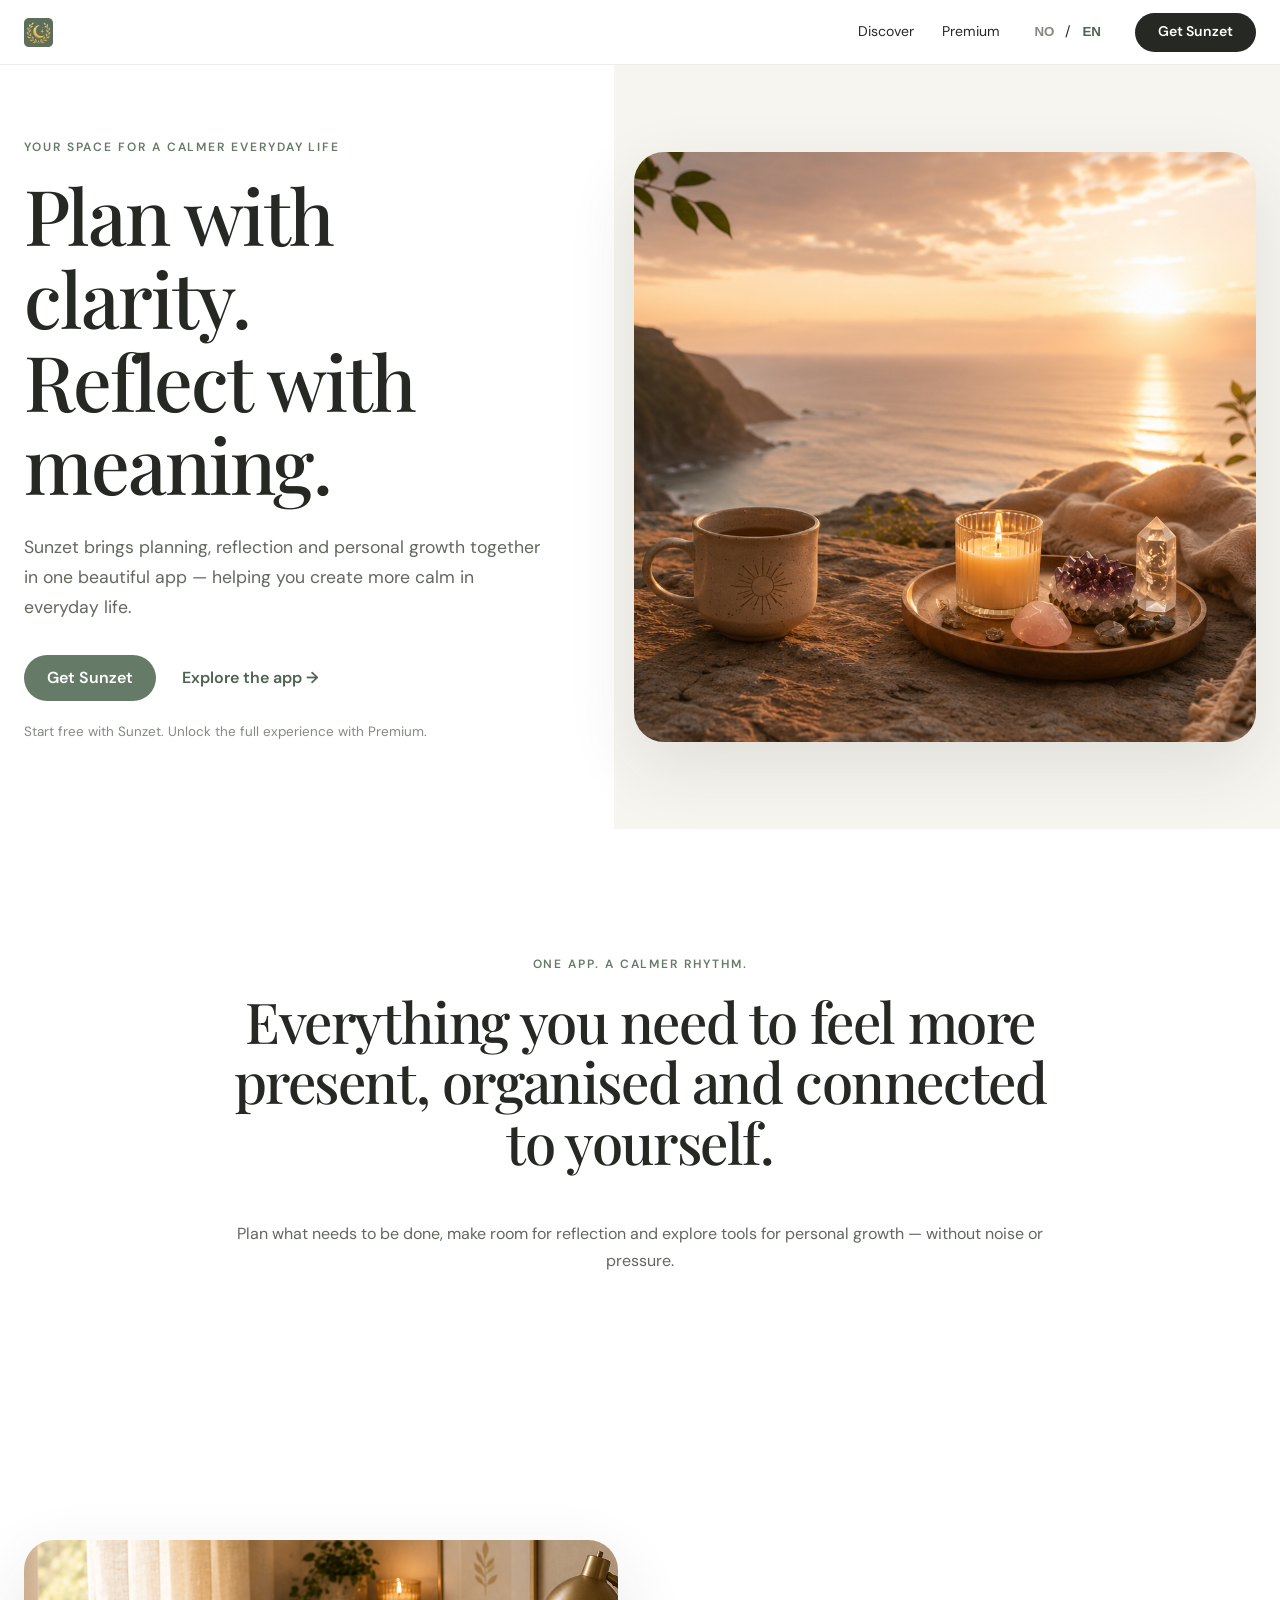
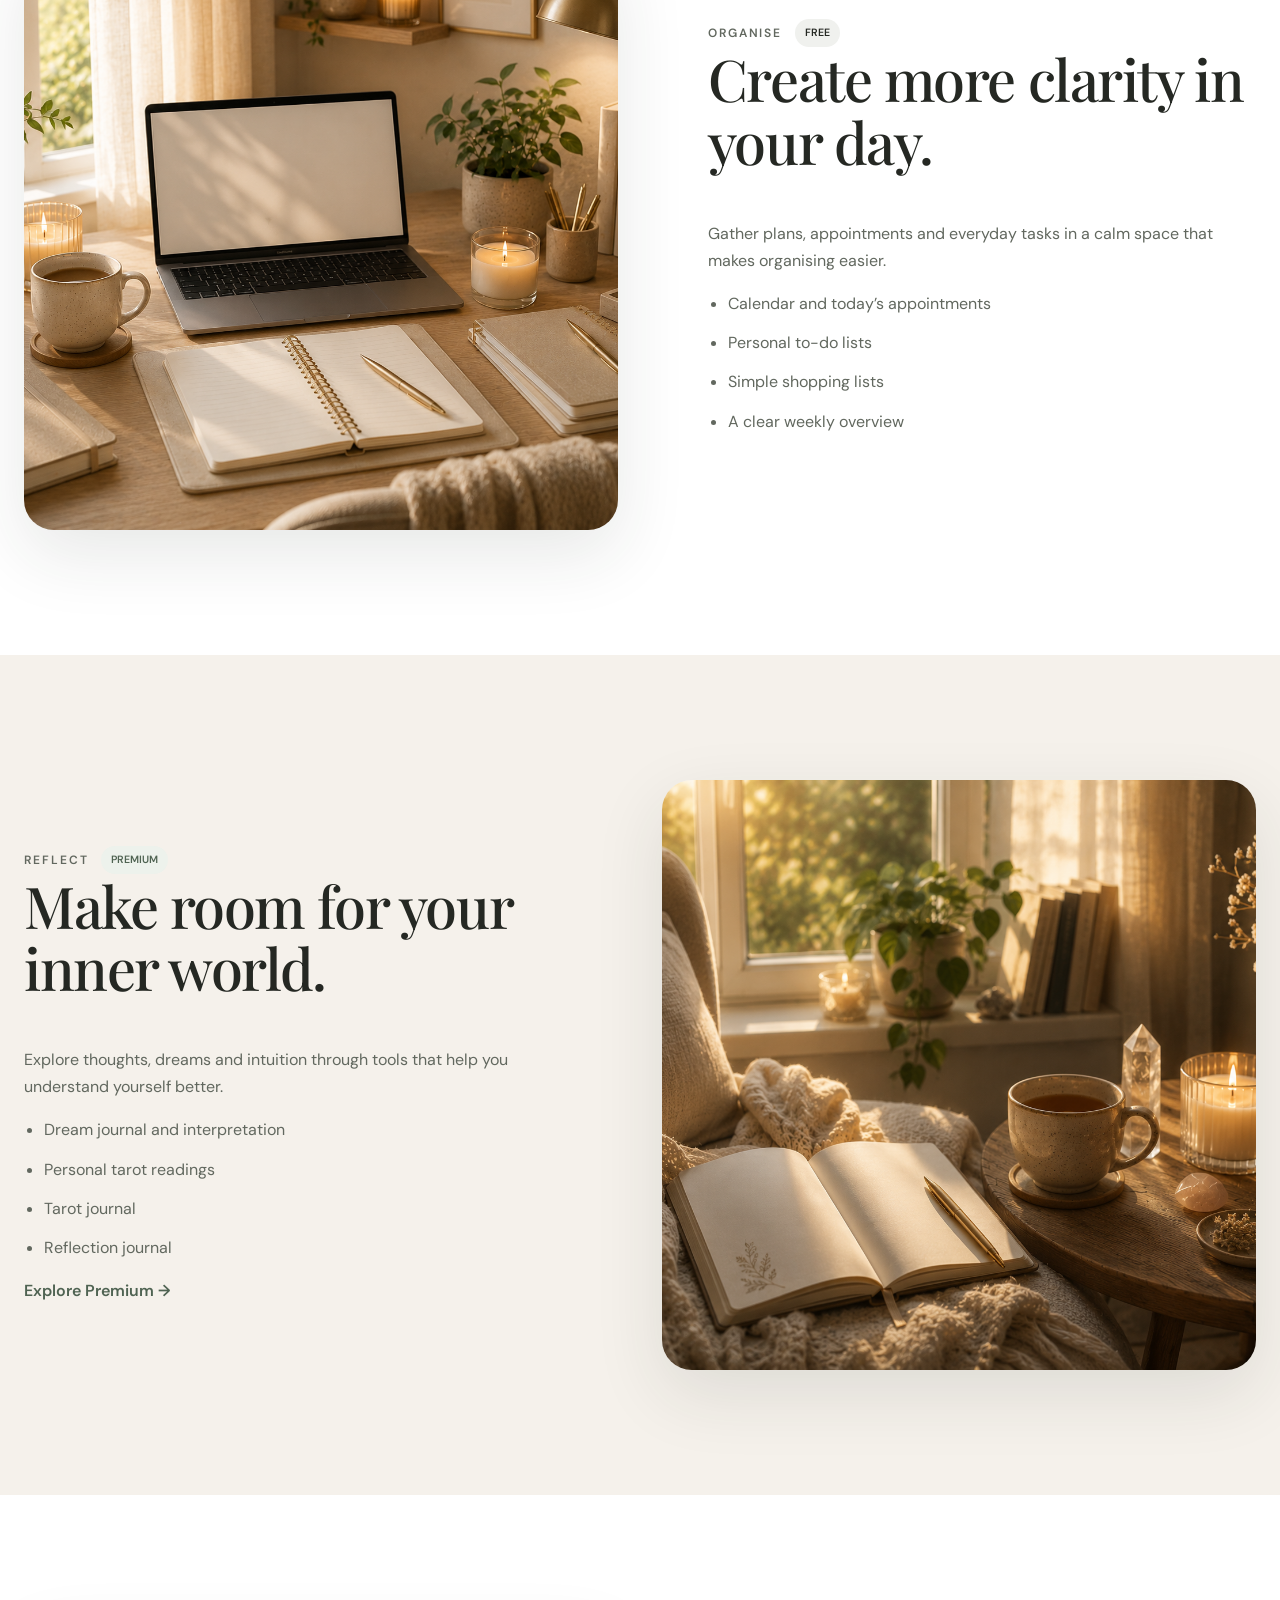
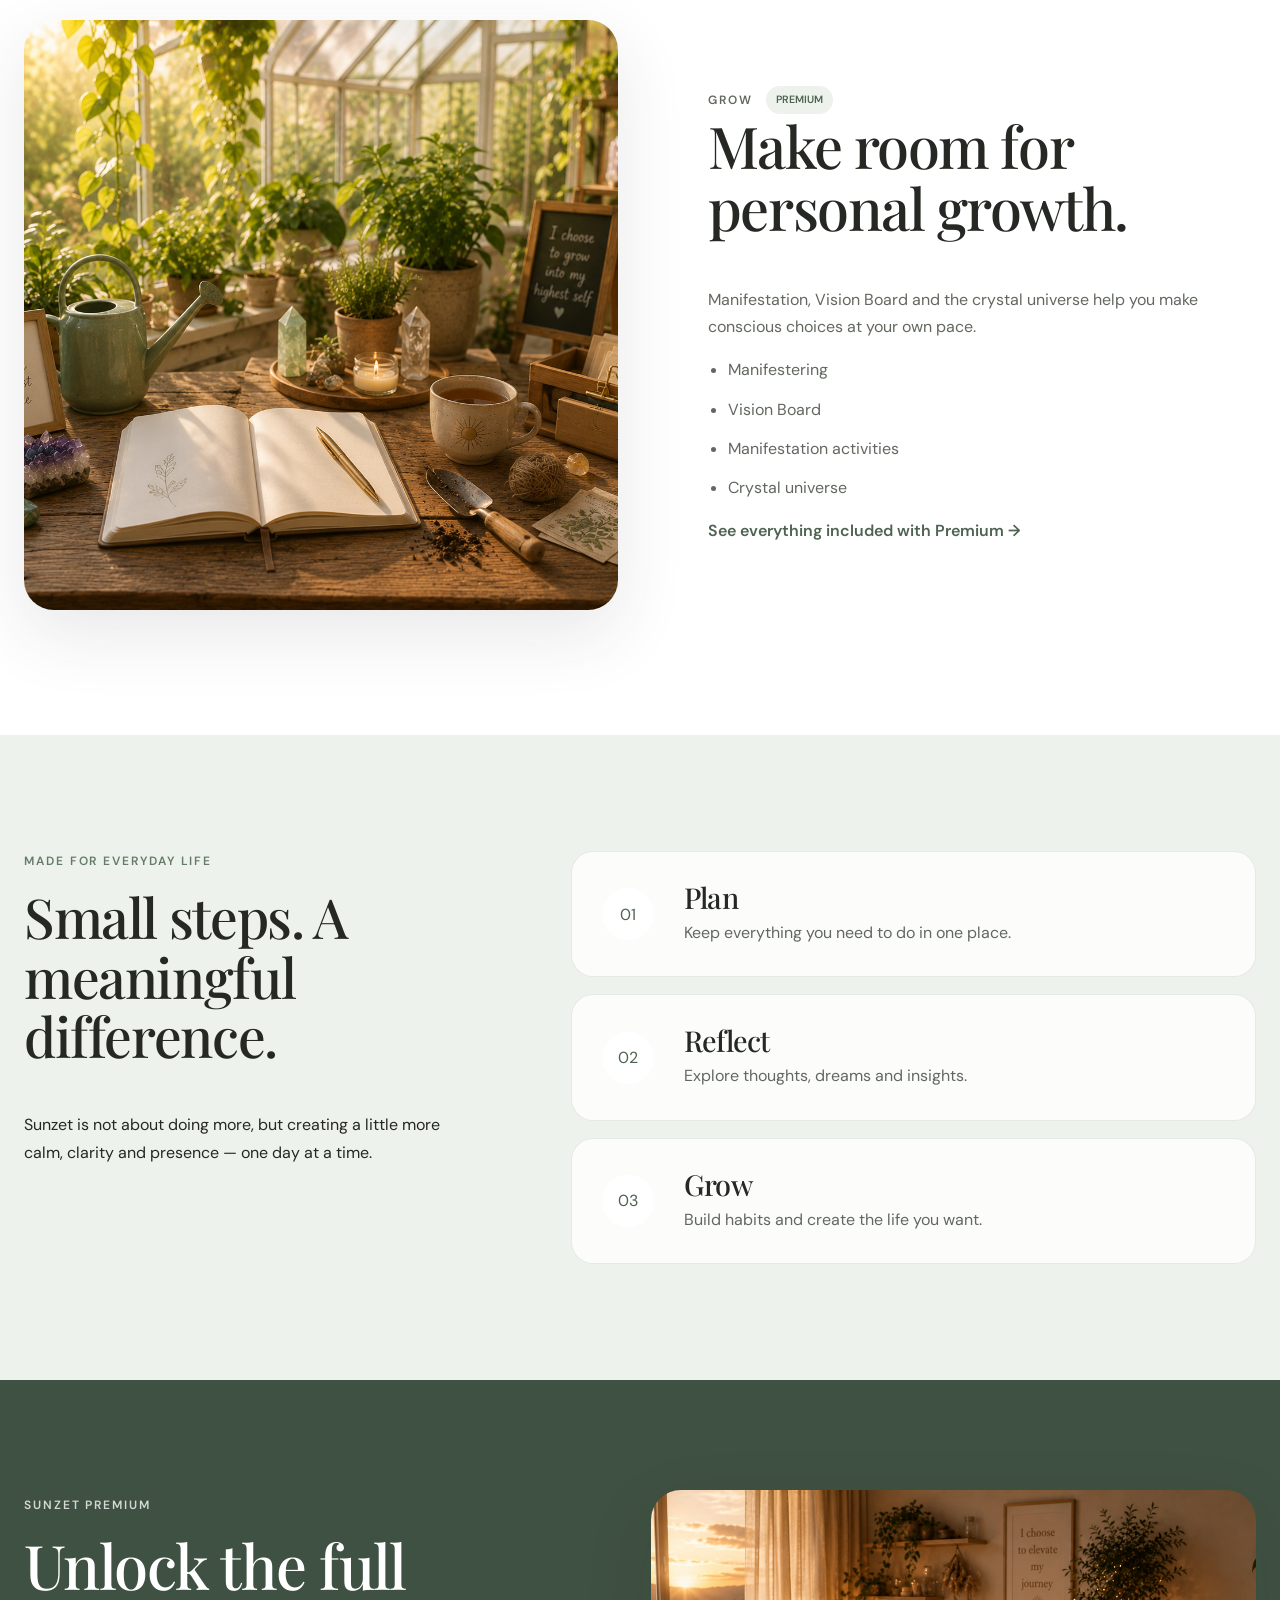
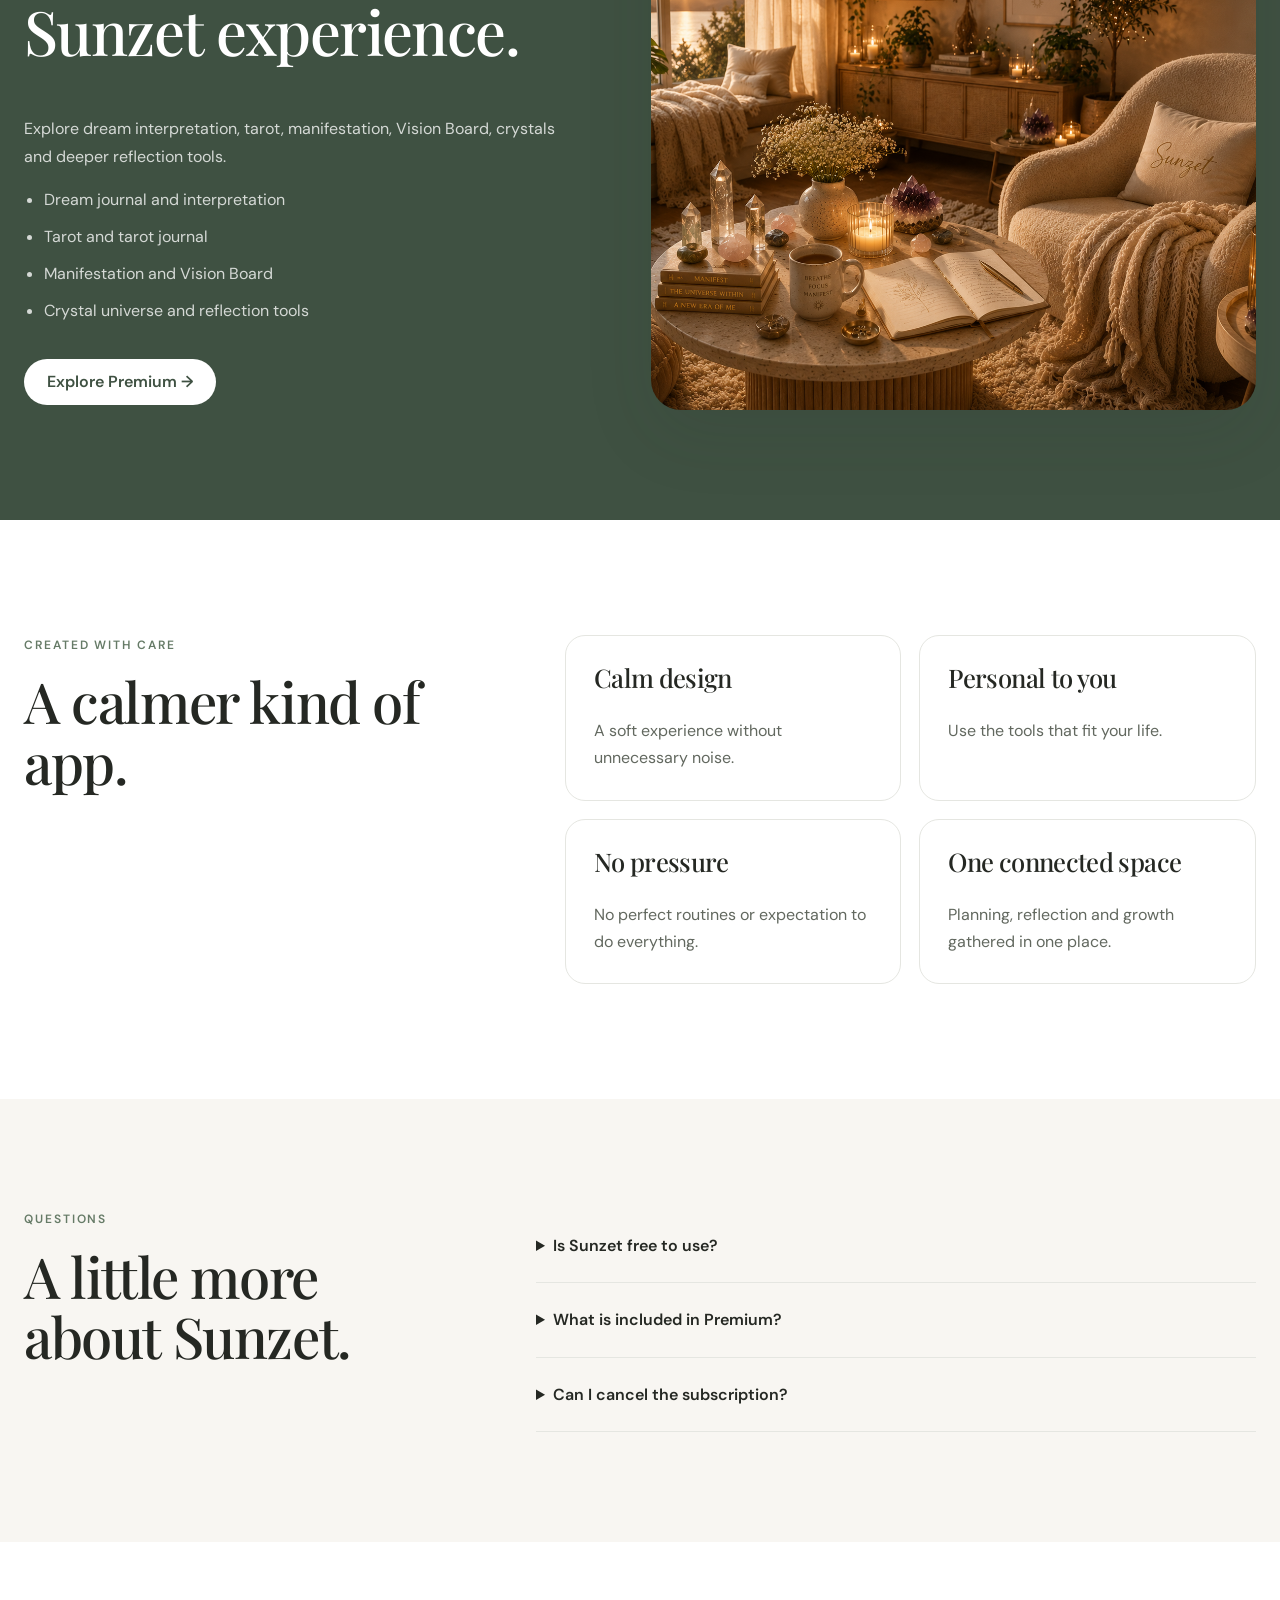
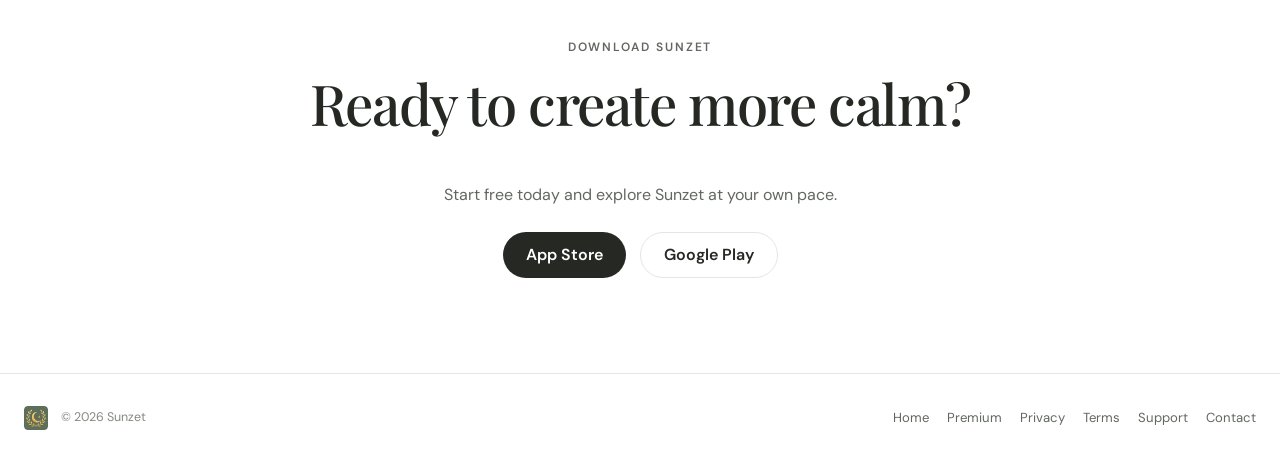
==== commit 20a91c9f: "Add files via upload" ====
--- a/index.html
+++ b/index.html
@@ -1,1022 +1,17 @@
-<!DOCTYPE html>
-<html lang="no">
-<head>
-  <meta charset="UTF-8" />
-
-  <meta
-    name="viewport"
-    content="width=device-width, initial-scale=1.0"
-  />
-
-  <meta
-    id="meta-description"
-    name="description"
-    content="Sunzet samler planlegging, refleksjon og personlig utvikling i én rolig og vakker app."
-  />
-
-  <title>
-    Sunzet — En roligere måte å planlegge, reflektere og vokse
-  </title>
-
-  <link
-    rel="preconnect"
-    href="https://fonts.googleapis.com"
-  />
-
-  <link
-    rel="preconnect"
-    href="https://fonts.gstatic.com"
-    crossorigin
-  />
-
-  <link
-    href="https://fonts.googleapis.com/css2?family=DM+Sans:wght@400;500;600&family=Playfair+Display:wght@500;600&display=swap"
-    rel="stylesheet"
-  />
-
-  <link
-    rel="stylesheet"
-    href="styles.css"
-  />
-</head>
-
-<body>
-
-  <!-- =====================================================
-       HEADER
-  ====================================================== -->
-
-  <header class="site-header">
-    <div class="header-inner">
-
-      <a
-        href="index.html"
-        class="brand"
-        aria-label="Sunzet hjem"
-        data-i18n-aria="homeAria"
-      >
-        <img
-          src="sunzet-logo.png"
-          alt="Sunzet"
-          class="brand-logo"
-        />
-      </a>
-
-      <nav
-        class="desktop-navigation"
-        aria-label="Hovedmeny"
-        data-i18n-aria="mainNavigationAria"
-      >
-        <a
-          href="#discover"
-          class="navigation-link"
-          data-i18n="navDiscover"
-        >
-          Utforsk
-        </a>
-
-        <a
-          href="premium.html"
-          class="navigation-link"
-          data-i18n="navPremium"
-        >
-          Premium
-        </a>
-
-        <div
-          class="language-switcher"
-          aria-label="Velg språk"
-        >
-          <button
-            type="button"
-            class="language-button is-active"
-            data-language="no"
-            aria-label="Bytt til norsk"
-            aria-pressed="true"
-          >
-            NO
-          </button>
-
-          <span
-            class="language-divider"
-            aria-hidden="true"
-          >
-            /
-          </span>
-
-          <button
-            type="button"
-            class="language-button"
-            data-language="en"
-            aria-label="Switch to English"
-            aria-pressed="false"
-          >
-            EN
-          </button>
-        </div>
-
-        <a
-          href="#download"
-          class="navigation-button"
-          data-i18n="navGetSunzet"
-        >
-          Få Sunzet
-        </a>
-      </nav>
-
-      <div class="mobile-header-actions">
-
-        <div
-          class="language-switcher language-switcher-mobile"
-          aria-label="Velg språk"
-        >
-          <button
-            type="button"
-            class="language-button is-active"
-            data-language="no"
-            aria-label="Bytt til norsk"
-            aria-pressed="true"
-          >
-            NO
-          </button>
-
-          <span
-            class="language-divider"
-            aria-hidden="true"
-          >
-            /
-          </span>
-
-          <button
-            type="button"
-            class="language-button"
-            data-language="en"
-            aria-label="Switch to English"
-            aria-pressed="false"
-          >
-            EN
-          </button>
-        </div>
-
-        <button
-          type="button"
-          class="mobile-menu-button"
-          aria-label="Åpne meny"
-          aria-expanded="false"
-          aria-controls="mobile-navigation"
-          data-i18n-aria="openNavigationAria"
-        >
-          <span></span>
-          <span></span>
-        </button>
-
-      </div>
-
-    </div>
-
-    <nav
-      class="mobile-navigation"
-      id="mobile-navigation"
-      aria-label="Mobilmeny"
-      data-i18n-aria="mobileNavigationAria"
-    >
-      <a
-        href="#discover"
-        data-i18n="navDiscover"
-      >
-        Utforsk
-      </a>
-
-      <a
-        href="premium.html"
-        data-i18n="navPremium"
-      >
-        Premium
-      </a>
-
-      <a
-        href="#download"
-        data-i18n="navGetSunzet"
-      >
-        Få Sunzet
-      </a>
-    </nav>
-  </header>
-
-
-  <main>
-
-    <!-- =====================================================
-         HERO
-    ====================================================== -->
-
-    <section class="hero-section">
-      <div class="hero-inner">
-
-        <div class="hero-content">
-
-          <p
-            class="eyebrow"
-            data-i18n="heroEyebrow"
-          >
-            Ditt rom for mer ro i hverdagen
-          </p>
-
-          <h1
-            class="hero-title"
-            data-i18n-html="heroTitle"
-          >
-            Planlegg med klarhet.<br />
-            Reflekter med mening.
-          </h1>
-
-          <p
-            class="hero-description"
-            data-i18n="heroDescription"
-          >
-            Sunzet samler planlegging, refleksjon og personlig
-            utvikling i én vakker app – slik at du kan skape
-            mer ro i hverdagen.
-          </p>
-
-          <div class="hero-actions">
-
-            <a
-              href="#download"
-              class="primary-button"
-              data-i18n="heroPrimaryButton"
-            >
-              Få Sunzet
-            </a>
-
-            <a
-              href="#discover"
-              class="text-link"
-            >
-              <span data-i18n="heroExploreLink">
-                Utforsk appen
-              </span>
-
-              <span aria-hidden="true">
-                →
-              </span>
-            </a>
-
-          </div>
-
-          <p
-            class="hero-note"
-            data-i18n="heroNote"
-          >
-            Start gratis med Sunzet. Lås opp hele opplevelsen
-            med Premium.
-          </p>
-
-        </div>
-
-        <div class="hero-visual">
-          <img
-            src="sunzet-home-hero.png"
-            alt="Et rolig og harmonisk miljø som representerer Sunzet"
-            class="hero-image"
-            data-i18n-alt="heroImageAlt"
-          />
-        </div>
-
-      </div>
-    </section>
-
-
-    <!-- =====================================================
-         INTRODUCTION
-    ====================================================== -->
-
-    <section class="introduction-section">
-      <div class="narrow-container">
-
-        <p
-          class="eyebrow"
-          data-i18n="introEyebrow"
-        >
-          Én app. En roligere rytme.
-        </p>
-
-        <h2
-          class="section-title"
-          data-i18n="introTitle"
-        >
-          Alt du trenger for å føle deg mer til stede,
-          organisert og i kontakt med deg selv.
-        </h2>
-
-        <p
-          class="section-description"
-          data-i18n="introDescription"
-        >
-          Sunzet er utviklet rundt de ulike delene av
-          hverdagen. Planlegg det som må gjøres, skap rom for
-          refleksjon og utforsk verktøy for meningsfull
-          personlig utvikling – uten støy eller press.
-        </p>
-
-      </div>
-    </section>
-
-
-    <!-- =====================================================
-         DISCOVER
-    ====================================================== -->
-
-    <section
-      class="discover-section"
-      id="discover"
-    >
-
-      <!-- ORGANISER -->
-
-      <article class="feature-section feature-section-white">
-        <div class="feature-inner">
-
-          <div class="feature-visual">
-            <img
-              src="sunzet-organize-hero.png"
-              alt="Et ryddig arbeidsområde som representerer rolig planlegging"
-              class="feature-image"
-              loading="lazy"
-              data-i18n-alt="organiseImageAlt"
-            />
-          </div>
-
-          <div class="feature-content">
-
-            <div class="feature-heading-row">
-              <p
-                class="eyebrow feature-eyebrow"
-                data-i18n="organiseEyebrow"
-              >
-                Organiser
-              </p>
-
-              <span
-                class="access-label access-label-free"
-                data-i18n="freeLabel"
-              >
-                Gratis
-              </span>
-            </div>
-
-            <h2
-              class="feature-title"
-              data-i18n="organiseTitle"
-            >
-              Skap mer klarhet i dagen din.
-            </h2>
-
-            <p
-              class="feature-description"
-              data-i18n="organiseDescription"
-            >
-              Samle planer, avtaler og hverdagens oppgaver i
-              et rolig rom som gjør organiseringen lettere.
-            </p>
-
-            <ul class="feature-list">
-              <li data-i18n="organiseFeatureOne">
-                Kalender og dagens avtaler
-              </li>
-
-              <li data-i18n="organiseFeatureTwo">
-                Personlige gjøremålslister
-              </li>
-
-              <li data-i18n="organiseFeatureThree">
-                Enkle handlelister
-              </li>
-
-              <li data-i18n="organiseFeatureFour">
-                En tydelig oversikt over uken
-              </li>
-            </ul>
-
-            <p
-              class="feature-access-note"
-              data-i18n="organiseAccessNote"
-            >
-              De viktigste planleggingsverktøyene er inkludert
-              i gratisversjonen av Sunzet.
-            </p>
-
-          </div>
-
-        </div>
-      </article>
-
-
-      <!-- REFLECT -->
-
-      <article class="feature-section feature-section-cream">
-        <div class="feature-inner feature-inner-reversed">
-
-          <div class="feature-visual">
-            <img
-              src="sunzet-reflect-hero.png"
-              alt="En fredelig lesekrok som representerer refleksjon og indre ro"
-              class="feature-image"
-              loading="lazy"
-              data-i18n-alt="reflectImageAlt"
-            />
-          </div>
-
-          <div class="feature-content">
-
-            <div class="feature-heading-row">
-              <p
-                class="eyebrow feature-eyebrow"
-                data-i18n="reflectEyebrow"
-              >
-                Reflekter
-              </p>
-
-              <span
-                class="access-label access-label-premium"
-                data-i18n="premiumLabel"
-              >
-                Premium
-              </span>
-            </div>
-
-            <h2
-              class="feature-title"
-              data-i18n="reflectTitle"
-            >
-              Skap rom for din indre verden.
-            </h2>
-
-            <p
-              class="feature-description"
-              data-i18n="reflectDescription"
-            >
-              Utforsk tankene, drømmene og intuisjonen din
-              gjennom verktøy som hjelper deg med å oppdage
-              mønstre og forstå deg selv bedre.
-            </p>
-
-            <ul class="feature-list">
-              <li data-i18n="reflectFeatureOne">
-                Drømmedagbok og drømmetydning
-              </li>
-
-              <li data-i18n="reflectFeatureTwo">
-                Personlige tarotlegginger
-              </li>
-
-              <li data-i18n="reflectFeatureThree">
-                Tarotdagbok
-              </li>
-
-              <li data-i18n="reflectFeatureFour">
-                Refleksjonsjournal
-              </li>
-            </ul>
-
-            <a
-              href="premium.html"
-              class="text-link"
-            >
-              <span data-i18n="reflectPremiumLink">
-                Utforsk Premium
-              </span>
-
-              <span aria-hidden="true">
-                →
-              </span>
-            </a>
-
-          </div>
-
-        </div>
-      </article>
-
-
-      <!-- GROW -->
-
-      <article class="feature-section feature-section-white">
-        <div class="feature-inner">
-
-          <div class="feature-visual">
-            <img
-              src="sunzet-grow-hero.png"
-              alt="Et lyst drivhus som representerer vekst"
-              class="feature-image"
-              loading="lazy"
-              data-i18n-alt="growImageAlt"
-            />
-          </div>
-
-          <div class="feature-content">
-
-            <div class="feature-heading-row">
-              <p
-                class="eyebrow feature-eyebrow"
-                data-i18n="growEyebrow"
-              >
-                Voks
-              </p>
-
-              <span
-                class="access-label access-label-premium"
-                data-i18n="premiumLabel"
-              >
-                Premium
-              </span>
-            </div>
-
-            <h2
-              class="feature-title"
-              data-i18n="growTitle"
-            >
-              Skap rom for personlig utvikling.
-            </h2>
-
-            <p
-              class="feature-description"
-              data-i18n="growDescription"
-            >
-              Manifestering, vision board og krystalluniverset
-              hjelper deg med å skape bevisste valg og gode
-              vaner i ditt eget tempo.
-            </p>
-
-            <ul class="feature-list">
-              <li data-i18n="growFeatureOne">
-                Manifestering
-              </li>
-
-              <li data-i18n="growFeatureTwo">
-                Vision Board
-              </li>
-
-              <li data-i18n="growFeatureThree">
-                Manifestasjonsaktiviteter
-              </li>
-
-              <li data-i18n="growFeatureFour">
-                Krystallunivers
-              </li>
-            </ul>
-
-            <a
-              href="premium.html"
-              class="text-link"
-            >
-              <span data-i18n="growPremiumLink">
-                Se alt som følger med Premium
-              </span>
-
-              <span aria-hidden="true">
-                →
-              </span>
-            </a>
-
-          </div>
-
-        </div>
-      </article>
-
-    </section>
-
-
-    <!-- =====================================================
-         EXPERIENCE
-    ====================================================== -->
-
-    <section class="experience-section">
-      <div class="experience-inner">
-
-        <div class="experience-heading">
-
-          <p
-            class="eyebrow"
-            data-i18n="experienceEyebrow"
-          >
-            Laget for hverdagen
-          </p>
-
-          <h2
-            class="section-title"
-            data-i18n="experienceTitle"
-          >
-            Små steg. Stor forskjell.
-          </h2>
-
-          <p
-            class="section-description"
-            data-i18n="experienceDescription"
-          >
-            Sunzet handler ikke om å gjøre mer. Den handler om
-            å skape litt mer ro, litt mer oversikt og litt mer
-            nærvær – én dag av gangen.
-          </p>
-
-        </div>
-
-        <div class="experience-grid">
-
-          <article class="experience-card">
-            <span class="experience-number">
-              01
-            </span>
-
-            <h3 data-i18n="experienceCardOneTitle">
-              Planlegg
-            </h3>
-
-            <p data-i18n="experienceCardOneDescription">
-              Samle alt du skal gjøre på ett sted.
-            </p>
-          </article>
-
-          <article class="experience-card">
-            <span class="experience-number">
-              02
-            </span>
-
-            <h3 data-i18n="experienceCardTwoTitle">
-              Reflekter
-            </h3>
-
-            <p data-i18n="experienceCardTwoDescription">
-              Utforsk tanker, drømmer og innsikt.
-            </p>
-          </article>
-
-          <article class="experience-card">
-            <span class="experience-number">
-              03
-            </span>
-
-            <h3 data-i18n="experienceCardThreeTitle">
-              Voks
-            </h3>
-
-            <p data-i18n="experienceCardThreeDescription">
-              Bygg vaner og skap det livet du ønsker.
-            </p>
-          </article>
-
-        </div>
-
-      </div>
-    </section>
-
-
-    <!-- =====================================================
-         PREMIUM
-    ====================================================== -->
-
-    <section class="premium-teaser-section">
-      <div class="premium-teaser-inner">
-
-        <div class="premium-teaser-content">
-
-          <p
-            class="eyebrow eyebrow-light"
-            data-i18n="premiumTeaserEyebrow"
-          >
-            Sunzet Premium
-          </p>
-
-          <h2 data-i18n="premiumTeaserTitle">
-            Lås opp hele Sunzet-opplevelsen.
-          </h2>
-
-          <p data-i18n="premiumTeaserDescription">
-            Utforsk drømmetydning, tarot, manifestering,
-            vision board, krystaller og dypere
-            refleksjonsverktøy – samlet i ett rolig univers.
-          </p>
-
-          <ul class="premium-feature-list">
-            <li>
-              Drømmedagbok og drømmetydning
-            </li>
-
-            <li>
-              Tarot og tarotdagbok
-            </li>
-
-            <li>
-              Manifestering og Vision Board
-            </li>
-
-            <li>
-              Krystallunivers og refleksjonsverktøy
-            </li>
-          </ul>
-
-          <div class="premium-teaser-actions">
-
-            <a
-              href="premium.html"
-              class="light-button"
-              data-i18n="premiumTeaserButton"
-            >
-              Utforsk Premium
-            </a>
-
-            <span data-i18n="premiumTeaserNote">
-              Kalender, handleliste og gjøremål forblir
-              tilgjengelige gratis.
-            </span>
-
-          </div>
-
-        </div>
-
-        <div class="premium-teaser-visual">
-          <img
-            src="sunzet-premium-hero.png"
-            alt="Et varmt og rolig miljø som representerer Sunzet Premium"
-            loading="lazy"
-            data-i18n-alt="premiumImageAlt"
-          />
-        </div>
-
-      </div>
-    </section>
-
-
-    <!-- =====================================================
-         VALUES
-    ====================================================== -->
-
-    <section class="values-section">
-      <div class="values-inner">
-
-        <div class="values-heading">
-
-          <p
-            class="eyebrow"
-            data-i18n="valuesEyebrow"
-          >
-            Utviklet med omtanke
-          </p>
-
-          <h2
-            class="section-title"
-            data-i18n="valuesTitle"
-          >
-            En roligere type app.
-          </h2>
-
-        </div>
-
-        <div class="values-grid">
-
-          <article class="value-item">
-            <h3 data-i18n="valueOneTitle">
-              Rolig design
-            </h3>
-
-            <p data-i18n="valueOneDescription">
-              En myk og innbydende opplevelse uten unødvendig
-              støy eller overveldende innhold.
-            </p>
-          </article>
-
-          <article class="value-item">
-            <h3 data-i18n="valueTwoTitle">
-              Personlig for deg
-            </h3>
-
-            <p data-i18n="valueTwoDescription">
-              Velg verktøyene som passer livet ditt, og bruk
-              Sunzet på din egen måte.
-            </p>
-          </article>
-
-          <article class="value-item">
-            <h3 data-i18n="valueThreeTitle">
-              Uten press
-            </h3>
-
-            <p data-i18n="valueThreeDescription">
-              Ingen konkurranse, ingen perfekte rutiner og
-              ingen forventning om at du skal gjøre alt.
-            </p>
-          </article>
-
-          <article class="value-item">
-            <h3 data-i18n="valueFourTitle">
-              Ett samlet rom
-            </h3>
-
-            <p data-i18n="valueFourDescription">
-              Planlegging, refleksjon og personlig vekst
-              samlet i én sammenhengende opplevelse.
-            </p>
-          </article>
-
-        </div>
-
-      </div>
-    </section>
-
-
-    <!-- =====================================================
-         FAQ
-    ====================================================== -->
-
-    <section class="faq-section">
-      <div class="faq-inner">
-
-        <div class="faq-heading">
-
-          <p
-            class="eyebrow"
-            data-i18n="faqEyebrow"
-          >
-            Spørsmål
-          </p>
-
-          <h2
-            class="section-title"
-            data-i18n="faqTitle"
-          >
-            Litt mer om Sunzet.
-          </h2>
-
-        </div>
-
-        <div class="faq-list">
-
-          <details class="faq-item">
-            <summary data-i18n="faqOneQuestion">
-              Er Sunzet gratis å bruke?
-            </summary>
-
-            <p data-i18n="faqOneAnswer">
-              Ja. Kalender, handleliste og gjøremålsliste er
-              tilgjengelige i gratisversjonen av Sunzet.
-            </p>
-          </details>
-
-          <details class="faq-item">
-            <summary data-i18n="faqTwoQuestion">
-              Hva er inkludert i Sunzet Premium?
-            </summary>
-
-            <p data-i18n="faqTwoAnswer">
-              Premium inkluderer blant annet drømmedagbok og
-              drømmetydning, tarot, tarotdagbok,
-              manifestering, Vision Board og
-              Krystalluniverset.
-            </p>
-          </details>
-
-          <details class="faq-item">
-            <summary data-i18n="faqThreeQuestion">
-              Trenger jeg Premium for å organisere dagen min?
-            </summary>
-
-            <p data-i18n="faqThreeAnswer">
-              Nei. De viktigste planleggingsverktøyene kan
-              brukes uten Premium-abonnement.
-            </p>
-          </details>
-
-          <details class="faq-item">
-            <summary data-i18n="faqFourQuestion">
-              Kan jeg avslutte Premium-abonnementet?
-            </summary>
-
-            <p data-i18n="faqFourAnswer">
-              Ja. Abonnementet kan administreres eller
-              avsluttes gjennom plattformen der det ble kjøpt.
-            </p>
-          </details>
-
-        </div>
-
-      </div>
-    </section>
-
-
-    <!-- =====================================================
-         DOWNLOAD
-    ====================================================== -->
-
-    <section
-      class="download-section"
-      id="download"
-    >
-      <div class="download-inner">
-
-        <p
-          class="eyebrow"
-          data-i18n="downloadEyebrow"
-        >
-          Last ned Sunzet
-        </p>
-
-        <h2 data-i18n="downloadTitle">
-          Klar til å skape mer ro?
-        </h2>
-
-        <p data-i18n="downloadDescription">
-          Start gratis i dag, og utforsk Sunzet i ditt eget
-          tempo.
-        </p>
-
-        <div class="download-buttons">
-
-          <a
-            href="#"
-            class="store-button"
-            data-i18n="appStore"
-          >
-            App Store
-          </a>
-
-          <a
-            href="#"
-            class="store-button store-button-secondary"
-            data-i18n="googlePlay"
-          >
-            Google Play
-          </a>
-
-        </div>
-
-      </div>
-    </section>
-
-  </main>
-
-
-  <!-- =====================================================
-       FOOTER
-  ====================================================== -->
-
-  <footer class="site-footer">
-    <div class="footer-inner">
-
-      <div class="footer-brand">
-        <img
-          src="sunzet-logo.png"
-          alt="Sunzet"
-          class="footer-logo"
-        />
-
-        <p
-          class="footer-text"
-          data-i18n="footerText"
-        >
-          Sunzet © 2026
-        </p>
-      </div>
-
-      <nav
-        class="footer-links"
-        aria-label="Footer"
-      >
-        <a
-          href="index.html"
-          data-i18n="footerHome"
-        >
-          Hjem
-        </a>
-
-        <a
-          href="premium.html"
-          data-i18n="footerPremium"
-        >
-          Premium
-        </a>
-
-        <a href="privacy.html">
-          Personvern
-        </a>
-
-        <a href="terms.html">
-          Vilkår
-        </a>
-
-        <a href="support.html">
-          Hjelp
-        </a>
-
-        <a href="mailto:hello@sunzet.app">
-          Kontakt
-        </a>
-      </nav>
-
-    </div>
-  </footer>
-
-
-  <script src="language.js"></script>
-  <script src="script.js"></script>
-
-</body>
-</html>
+<!DOCTYPE html><html lang="no"><head><meta charset="UTF-8"><meta name="viewport" content="width=device-width,initial-scale=1"><meta name="description" content="Sunzet samler planlegging, refleksjon og personlig utvikling i én rolig app."><title>Sunzet</title><link rel="preconnect" href="https://fonts.googleapis.com"><link rel="preconnect" href="https://fonts.gstatic.com" crossorigin><link href="https://fonts.googleapis.com/css2?family=DM+Sans:wght@400;500;600&family=Playfair+Display:wght@500;600&display=swap" rel="stylesheet"><link rel="stylesheet" href="styles.css"></head><body>
+<header class="site-header"><div class="header-inner"><a href="index.html"><img src="sunzet-logo.png" class="brand-logo" alt="Sunzet"></a><nav class="desktop-navigation"><a href="#discover" data-i18n="navDiscover">Utforsk</a><a href="premium.html">Premium</a><div class="language-switcher"><button class="language-button is-active" data-language="no">NO</button><span>/</span><button class="language-button" data-language="en">EN</button></div><a href="#download" class="navigation-button" data-i18n="navGetSunzet">Få Sunzet</a></nav><div class="mobile-header-actions"><div class="language-switcher"><button class="language-button is-active" data-language="no">NO</button><span>/</span><button class="language-button" data-language="en">EN</button></div><button class="mobile-menu-button"><span></span><span></span></button></div></div><nav class="mobile-navigation"><a href="#discover" data-i18n="navDiscover">Utforsk</a><a href="premium.html">Premium</a><a href="#download" data-i18n="navGetSunzet">Få Sunzet</a></nav></header>
+<main>
+<section class="hero-section"><div class="hero-inner"><div><p class="eyebrow" data-i18n="heroEyebrow">Ditt rom for mer ro i hverdagen</p><h1 data-i18n-html="heroTitle">Planlegg med klarhet.<br>Reflekter med mening.</h1><p class="lead" data-i18n="heroDescription">Sunzet samler planlegging, refleksjon og personlig utvikling i én vakker app – slik at du kan skape mer ro i hverdagen.</p><div class="hero-actions"><a class="primary-button" href="#download" data-i18n="navGetSunzet">Få Sunzet</a><a class="text-link" href="#discover"><span data-i18n="heroExplore">Utforsk appen</span> →</a></div><p class="note" data-i18n="heroNote">Start gratis med Sunzet. Lås opp hele opplevelsen med Premium.</p></div><img src="sunzet-home-hero.png" class="hero-image" alt="Sunzet"></div></section>
+<section class="intro"><div class="narrow"><p class="eyebrow" data-i18n="introEyebrow">Én app. En roligere rytme.</p><h2 data-i18n="introTitle">Alt du trenger for å føle deg mer til stede, organisert og i kontakt med deg selv.</h2><p data-i18n="introText">Planlegg det som må gjøres, skap rom for refleksjon og utforsk verktøy for personlig utvikling – uten støy eller press.</p></div></section>
+<section id="discover">
+<article class="feature white"><div class="feature-inner"><img src="sunzet-organize-hero.png" class="feature-image" alt=""><div><div class="label-row"><p class="eyebrow" data-i18n="organise">Organiser</p><span class="badge free" data-i18n="free">Gratis</span></div><h2 data-i18n="organiseTitle">Skap mer klarhet i dagen din.</h2><p data-i18n="organiseText">Samle planer, avtaler og hverdagens oppgaver i et rolig rom som gjør organiseringen lettere.</p><ul><li data-i18n="organise1">Kalender og dagens avtaler</li><li data-i18n="organise2">Personlige gjøremålslister</li><li data-i18n="organise3">Enkle handlelister</li><li data-i18n="organise4">En tydelig oversikt over uken</li></ul></div></div></article>
+<article class="feature cream"><div class="feature-inner reverse"><img src="sunzet-reflect-hero.png" class="feature-image" alt=""><div><div class="label-row"><p class="eyebrow" data-i18n="reflect">Reflekter</p><span class="badge premium">Premium</span></div><h2 data-i18n="reflectTitle">Skap rom for din indre verden.</h2><p data-i18n="reflectText">Utforsk tanker, drømmer og intuisjon gjennom verktøy som hjelper deg å forstå deg selv bedre.</p><ul><li data-i18n="reflect1">Drømmedagbok og drømmetydning</li><li data-i18n="reflect2">Personlige tarotlegginger</li><li data-i18n="reflect3">Tarotdagbok</li><li data-i18n="reflect4">Refleksjonsjournal</li></ul><a href="premium.html" class="text-link" data-i18n="explorePremium">Utforsk Premium →</a></div></div></article>
+<article class="feature white"><div class="feature-inner"><img src="sunzet-grow-hero.png" class="feature-image" alt=""><div><div class="label-row"><p class="eyebrow" data-i18n="grow">Voks</p><span class="badge premium">Premium</span></div><h2 data-i18n="growTitle">Skap rom for personlig utvikling.</h2><p data-i18n="growText">Manifestering, Vision Board og krystalluniverset hjelper deg å skape bevisste valg i ditt eget tempo.</p><ul><li>Manifestering</li><li>Vision Board</li><li data-i18n="grow3">Manifestasjonsaktiviteter</li><li data-i18n="grow4">Krystallunivers</li></ul><a href="premium.html" class="text-link" data-i18n="seePremium">Se alt som følger med Premium →</a></div></div></article>
+</section>
+<section class="experience"><div class="experience-inner"><div><p class="eyebrow" data-i18n="experienceEyebrow">Laget for hverdagen</p><h2 data-i18n="experienceTitle">Små steg. Stor forskjell.</h2><p data-i18n="experienceText">Sunzet handler ikke om å gjøre mer, men om å skape litt mer ro, oversikt og nærvær – én dag av gangen.</p></div><div class="experience-grid"><article><span>01</span><div><h3 data-i18n="plan">Planlegg</h3><p data-i18n="planText">Samle alt du skal gjøre på ett sted.</p></div></article><article><span>02</span><div><h3 data-i18n="reflect">Reflekter</h3><p data-i18n="reflectShort">Utforsk tanker, drømmer og innsikt.</p></div></article><article><span>03</span><div><h3 data-i18n="grow">Voks</h3><p data-i18n="growShort">Bygg vaner og skap det livet du ønsker.</p></div></article></div></div></section>
+<section class="premium-teaser"><div class="premium-inner"><div><p class="eyebrow light">Sunzet Premium</p><h2 data-i18n="premiumTitle">Lås opp hele Sunzet-opplevelsen.</h2><p data-i18n="premiumText">Utforsk drømmetydning, tarot, manifestering, Vision Board, krystaller og dypere refleksjonsverktøy.</p><ul><li data-i18n="premium1">Drømmedagbok og drømmetydning</li><li data-i18n="premium2">Tarot og tarotdagbok</li><li data-i18n="premium3">Manifestering og Vision Board</li><li data-i18n="premium4">Krystallunivers og refleksjonsverktøy</li></ul><a class="light-button" href="premium.html" data-i18n="explorePremium">Utforsk Premium →</a></div><img src="sunzet-premium-hero.png" class="premium-image" alt="Sunzet Premium"></div></section>
+<section class="values"><div class="values-inner"><div><p class="eyebrow" data-i18n="valuesEyebrow">Utviklet med omtanke</p><h2 data-i18n="valuesTitle">En roligere type app.</h2></div><div class="value-grid"><article><h3 data-i18n="value1">Rolig design</h3><p data-i18n="value1Text">En myk opplevelse uten unødvendig støy.</p></article><article><h3 data-i18n="value2">Personlig for deg</h3><p data-i18n="value2Text">Bruk verktøyene som passer livet ditt.</p></article><article><h3 data-i18n="value3">Uten press</h3><p data-i18n="value3Text">Ingen perfekte rutiner eller forventning om å gjøre alt.</p></article><article><h3 data-i18n="value4">Ett samlet rom</h3><p data-i18n="value4Text">Planlegging, refleksjon og vekst samlet på ett sted.</p></article></div></div></section>
+<section class="faq"><div class="faq-inner"><div><p class="eyebrow" data-i18n="faqEyebrow">Spørsmål</p><h2 data-i18n="faqTitle">Litt mer om Sunzet.</h2></div><div><details><summary data-i18n="faq1">Er Sunzet gratis å bruke?</summary><p data-i18n="faq1Text">Ja. Kalender, handleliste og gjøremålsliste er tilgjengelige gratis.</p></details><details><summary data-i18n="faq2">Hva er inkludert i Premium?</summary><p data-i18n="faq2Text">Drømmer, tarot, manifestering, Vision Board, krystaller og dypere journalverktøy.</p></details><details><summary data-i18n="faq3">Kan jeg avslutte abonnementet?</summary><p data-i18n="faq3Text">Ja. Abonnementet administreres gjennom plattformen der det ble kjøpt.</p></details></div></div></section>
+<section class="download" id="download"><p class="eyebrow" data-i18n="downloadEyebrow">Last ned Sunzet</p><h2 data-i18n="downloadTitle">Klar til å skape mer ro?</h2><p data-i18n="downloadText">Start gratis i dag, og utforsk Sunzet i ditt eget tempo.</p><div><a class="store-button" href="#">App Store</a><a class="store-button secondary" href="#">Google Play</a></div></section>
+</main>
+<footer class="site-footer"><div class="footer-inner"><div class="footer-brand"><img src="sunzet-logo.png" class="footer-logo" alt="Sunzet"><span>© 2026 Sunzet</span></div><nav><a href="index.html" data-i18n="home">Hjem</a><a href="premium.html">Premium</a><a href="privacy.html" data-i18n="privacy">Personvern</a><a href="terms.html" data-i18n="terms">Vilkår</a><a href="support.html" data-i18n="support">Hjelp</a><a href="mailto:sunzet.app@gmail.com" data-i18n="contact">Kontakt</a></nav></div></footer><script src="language.js"></script><script src="script.js"></script></body></html>
--- a/styles.css
+++ b/styles.css
@@ -1,1417 +1 @@
-/* =========================================================
-   SUNZET WEBSITE
-   styles.css
-========================================================= */
-
-
-/* =========================================================
-   1. RESET
-========================================================= */
-
-*,
-*::before,
-*::after {
-    box-sizing: border-box;
-    margin: 0;
-    padding: 0;
-}
-
-html {
-    scroll-behavior: smooth;
-}
-
-body {
-    background: #faf8f5;
-    color: #2b2b2b;
-    font-family: "DM Sans", sans-serif;
-    line-height: 1.7;
-    -webkit-font-smoothing: antialiased;
-}
-
-img {
-    display: block;
-    max-width: 100%;
-}
-
-a {
-    color: inherit;
-    text-decoration: none;
-}
-
-button {
-    font: inherit;
-    background: none;
-    border: none;
-    cursor: pointer;
-}
-
-
-
-/* =========================================================
-   2. VARIABLES
-========================================================= */
-
-:root {
-
-    --background: #faf8f5;
-    --surface: #ffffff;
-    --surface-soft: #f5f2ee;
-
-    --text: #2d2d2d;
-    --text-light: #6b6b6b;
-
-    --gold: #b69352;
-    --gold-dark: #98763f;
-
-    --border: #ebe6de;
-
-    --shadow:
-        0 20px 45px rgba(0,0,0,.07);
-
-    --radius-large: 36px;
-    --radius-medium: 22px;
-    --radius-small: 14px;
-
-    --container: 1220px;
-    --narrow: 760px;
-
-}
-
-
-
-/* =========================================================
-   3. GLOBAL LAYOUT
-========================================================= */
-
-main{
-    overflow:hidden;
-}
-
-section{
-    padding:120px 32px;
-}
-
-.hero-section{
-    padding-top:170px;
-}
-
-.narrow-container{
-    width:min(100%, var(--narrow));
-    margin-inline:auto;
-    text-align:center;
-}
-
-.section-title{
-
-    font-family:
-        "Playfair Display",
-        serif;
-
-    font-size:clamp(2.3rem,5vw,3.6rem);
-
-    line-height:1.15;
-
-    margin-bottom:26px;
-
-}
-
-.section-description{
-
-    color:var(--text-light);
-
-    font-size:1.15rem;
-
-    max-width:700px;
-
-    margin-inline:auto;
-
-}
-
-.eyebrow{
-
-    display:inline-block;
-
-    margin-bottom:18px;
-
-    font-size:.82rem;
-
-    letter-spacing:.18em;
-
-    text-transform:uppercase;
-
-    color:var(--gold);
-
-    font-weight:600;
-
-}
-
-.eyebrow-light{
-
-    color:#ffffff;
-
-}
-
-
-
-/* =========================================================
-   4. HEADER
-========================================================= */
-
-.site-header{
-
-    position:fixed;
-
-    inset:0 0 auto 0;
-
-    z-index:999;
-
-    backdrop-filter:blur(20px);
-
-    background:
-        rgba(250,248,245,.82);
-
-    border-bottom:
-        1px solid rgba(0,0,0,.05);
-
-}
-
-.header-inner{
-
-    width:min(100%,var(--container));
-
-    margin-inline:auto;
-
-    display:flex;
-
-    justify-content:space-between;
-
-    align-items:center;
-
-    padding:20px 32px;
-
-}
-
-.brand-logo{
-
-    width:170px;
-
-}
-
-.desktop-navigation{
-
-    display:flex;
-
-    align-items:center;
-
-    gap:34px;
-
-}
-
-.navigation-link{
-
-    transition:.25s;
-
-    color:var(--text-light);
-
-}
-
-.navigation-link:hover{
-
-    color:var(--gold);
-
-}
-
-.navigation-button{
-
-    background:var(--gold);
-
-    color:white;
-
-    padding:13px 26px;
-
-    border-radius:999px;
-
-    transition:.25s;
-
-}
-
-.navigation-button:hover{
-
-    background:var(--gold-dark);
-
-    transform:translateY(-2px);
-
-}
-
-
-
-/* =========================================================
-   5. HERO
-========================================================= */
-
-.hero-inner{
-
-    width:min(100%,var(--container));
-
-    margin-inline:auto;
-
-    display:grid;
-
-    grid-template-columns:1fr 1fr;
-
-    gap:90px;
-
-    align-items:center;
-
-}
-
-.hero-title{
-
-    font-family:
-        "Playfair Display",
-        serif;
-
-    font-size:
-        clamp(3rem,6vw,5rem);
-
-    line-height:1.08;
-
-    margin-bottom:28px;
-
-}
-
-.hero-description{
-
-    color:var(--text-light);
-
-    font-size:1.18rem;
-
-    max-width:560px;
-
-    margin-bottom:42px;
-
-}
-
-.hero-actions{
-
-    display:flex;
-
-    gap:18px;
-
-    flex-wrap:wrap;
-
-    margin-bottom:24px;
-
-}
-
-.hero-note{
-
-    color:var(--text-light);
-
-    font-size:.95rem;
-
-}
-
-.hero-image{
-
-    border-radius:40px;
-
-    box-shadow:var(--shadow);
-
-}
-/* =========================================================
-   6. INTRO
-========================================================= */
-
-.introduction-section{
-
-    background:#ffffff;
-
-}
-
-.introduction-section .section-description{
-
-    margin-top:10px;
-
-}
-
-
-
-/* =========================================================
-   7. FEATURE SECTIONS
-========================================================= */
-
-.feature-section{
-
-    background:var(--background);
-
-}
-
-.feature-section-light{
-
-    background:#ffffff;
-
-}
-
-.feature-section-soft{
-
-    background:var(--surface-soft);
-
-}
-
-.feature-inner{
-
-    width:min(100%,var(--container));
-
-    margin-inline:auto;
-
-    display:grid;
-
-    grid-template-columns:1fr 1fr;
-
-    gap:90px;
-
-    align-items:center;
-
-}
-
-.feature-inner-reversed .feature-visual{
-
-    order:2;
-
-}
-
-.feature-inner-reversed .feature-content{
-
-    order:1;
-
-}
-
-.feature-image{
-
-    width:100%;
-
-    border-radius:34px;
-
-    box-shadow:var(--shadow);
-
-    transition:
-        transform .45s ease,
-        box-shadow .45s ease;
-
-}
-
-.feature-image:hover{
-
-    transform:translateY(-6px);
-
-    box-shadow:
-        0 28px 60px rgba(0,0,0,.10);
-
-}
-
-.feature-heading-row{
-
-    display:flex;
-
-    align-items:center;
-
-    gap:16px;
-
-    margin-bottom:12px;
-
-}
-
-.feature-title{
-
-    font-family:
-        "Playfair Display",
-        serif;
-
-    font-size:
-        clamp(2rem,4vw,3.3rem);
-
-    line-height:1.15;
-
-    margin-bottom:24px;
-
-}
-
-.feature-description{
-
-    color:var(--text-light);
-
-    font-size:1.1rem;
-
-    margin-bottom:34px;
-
-    max-width:540px;
-
-}
-
-
-
-/* =========================================================
-   FEATURE LIST
-========================================================= */
-
-.feature-list{
-
-    list-style:none;
-
-    display:grid;
-
-    gap:18px;
-
-    margin-bottom:36px;
-
-}
-
-.feature-list li{
-
-    position:relative;
-
-    padding-left:32px;
-
-}
-
-.feature-list li::before{
-
-    content:"✦";
-
-    position:absolute;
-
-    left:0;
-
-    color:var(--gold);
-
-    font-size:.95rem;
-
-}
-
-.feature-access-note{
-
-    color:var(--text-light);
-
-    font-size:.95rem;
-
-}
-
-
-
-/* =========================================================
-   FREE / PREMIUM LABELS
-========================================================= */
-
-.access-label{
-
-    display:inline-flex;
-
-    align-items:center;
-
-    justify-content:center;
-
-    padding:7px 14px;
-
-    border-radius:999px;
-
-    font-size:.72rem;
-
-    font-weight:700;
-
-    letter-spacing:.08em;
-
-    text-transform:uppercase;
-
-}
-
-.access-label-free{
-
-    background:#eef6ea;
-
-    color:#467341;
-
-}
-
-.access-label-premium{
-
-    background:#f4ead1;
-
-    color:#8d6c33;
-
-}
-
-
-
-/* =========================================================
-   8. EXPERIENCE
-========================================================= */
-
-.experience-section{
-
-    background:#ffffff;
-
-}
-
-.experience-inner{
-
-    width:min(100%,var(--container));
-
-    margin-inline:auto;
-
-}
-
-.experience-heading{
-
-    text-align:center;
-
-    max-width:760px;
-
-    margin-inline:auto;
-
-    margin-bottom:80px;
-
-}
-
-.experience-grid{
-
-    display:grid;
-
-    grid-template-columns:repeat(3,1fr);
-
-    gap:30px;
-
-}
-
-.experience-card{
-
-    background:white;
-
-    border-radius:28px;
-
-    padding:46px;
-
-    box-shadow:
-        0 12px 30px rgba(0,0,0,.05);
-
-    transition:
-        transform .35s ease,
-        box-shadow .35s ease;
-
-}
-
-.experience-card:hover{
-
-    transform:translateY(-8px);
-
-    box-shadow:
-        0 22px 50px rgba(0,0,0,.08);
-
-}
-
-.experience-number{
-
-    display:block;
-
-    color:var(--gold);
-
-    font-weight:700;
-
-    margin-bottom:24px;
-
-    font-size:.95rem;
-
-    letter-spacing:.15em;
-
-}
-
-.experience-card h3{
-
-    font-family:
-        "Playfair Display",
-        serif;
-
-    font-size:1.7rem;
-
-    margin-bottom:18px;
-
-}
-
-.experience-card p{
-
-    color:var(--text-light);
-
-}
-/* =========================================================
-   9. PREMIUM TEASER
-========================================================= */
-
-.premium-teaser-section{
-
-    background:
-        linear-gradient(
-            135deg,
-            #b69352 0%,
-            #9d7b46 100%
-        );
-
-    color:white;
-
-}
-
-.premium-teaser-inner{
-
-    width:min(100%,var(--container));
-
-    margin-inline:auto;
-
-    display:grid;
-
-    grid-template-columns:1.1fr .9fr;
-
-    gap:80px;
-
-    align-items:center;
-
-}
-
-.premium-teaser-content h2{
-
-    font-family:
-        "Playfair Display",
-        serif;
-
-    font-size:
-        clamp(2.5rem,5vw,4rem);
-
-    line-height:1.15;
-
-    margin-bottom:26px;
-
-}
-
-.premium-teaser-content p{
-
-    font-size:1.1rem;
-
-    line-height:1.8;
-
-    opacity:.96;
-
-    margin-bottom:34px;
-
-}
-
-.premium-teaser-actions{
-
-    display:flex;
-
-    flex-direction:column;
-
-    align-items:flex-start;
-
-    gap:18px;
-
-}
-
-.premium-teaser-actions span{
-
-    opacity:.9;
-
-    font-size:.95rem;
-
-}
-
-.premium-teaser-visual img{
-
-    width:100%;
-
-    border-radius:36px;
-
-    box-shadow:
-        0 30px 60px rgba(0,0,0,.18);
-
-}
-
-
-
-/* =========================================================
-   10. VALUES
-========================================================= */
-
-.values-section{
-
-    background:#ffffff;
-
-}
-
-.values-inner{
-
-    width:min(100%,var(--container));
-
-    margin-inline:auto;
-
-}
-
-.values-heading{
-
-    text-align:center;
-
-    margin-bottom:80px;
-
-}
-
-.values-grid{
-
-    display:grid;
-
-    grid-template-columns:repeat(2,1fr);
-
-    gap:28px;
-
-}
-
-.value-item{
-
-    background:var(--surface-soft);
-
-    padding:42px;
-
-    border-radius:28px;
-
-    transition:
-        transform .35s ease,
-        box-shadow .35s ease;
-
-}
-
-.value-item:hover{
-
-    transform:translateY(-6px);
-
-    box-shadow:
-        0 18px 42px rgba(0,0,0,.06);
-
-}
-
-.value-item h3{
-
-    font-family:
-        "Playfair Display",
-        serif;
-
-    font-size:1.8rem;
-
-    margin-bottom:18px;
-
-}
-
-.value-item p{
-
-    color:var(--text-light);
-
-}
-
-
-
-/* =========================================================
-   11. FAQ
-========================================================= */
-
-.faq-section{
-
-    background:var(--surface-soft);
-
-}
-
-.faq-inner{
-
-    width:min(100%,850px);
-
-    margin-inline:auto;
-
-}
-
-.faq-heading{
-
-    text-align:center;
-
-    margin-bottom:70px;
-
-}
-
-.faq-item{
-
-    background:white;
-
-    border-radius:22px;
-
-    padding:28px 32px;
-
-    margin-bottom:20px;
-
-    box-shadow:
-        0 8px 22px rgba(0,0,0,.05);
-
-}
-
-.faq-item summary{
-
-    cursor:pointer;
-
-    font-weight:600;
-
-    list-style:none;
-
-}
-
-.faq-item summary::-webkit-details-marker{
-
-    display:none;
-
-}
-
-.faq-item p{
-
-    margin-top:18px;
-
-    color:var(--text-light);
-
-    line-height:1.8;
-
-}
-
-
-
-/* =========================================================
-   12. DOWNLOAD
-========================================================= */
-
-.download-section{
-
-    background:#ffffff;
-
-    text-align:center;
-
-}
-
-.download-inner{
-
-    width:min(100%,700px);
-
-    margin-inline:auto;
-
-}
-
-.download-inner h2{
-
-    font-family:
-        "Playfair Display",
-        serif;
-
-    font-size:
-        clamp(2.4rem,5vw,3.8rem);
-
-    margin-bottom:24px;
-
-}
-
-.download-inner p{
-
-    color:var(--text-light);
-
-    margin-bottom:40px;
-
-}
-
-.download-buttons{
-
-    display:flex;
-
-    justify-content:center;
-
-    gap:20px;
-
-    flex-wrap:wrap;
-
-}
-
-
-
-/* =========================================================
-   13. FOOTER
-========================================================= */
-
-.site-footer{
-
-    background:#f3efe9;
-
-    border-top:
-        1px solid var(--border);
-
-}
-
-.footer-inner{
-
-    width:min(100%,var(--container));
-
-    margin-inline:auto;
-
-    padding:60px 32px;
-
-    display:flex;
-
-    justify-content:space-between;
-
-    align-items:center;
-
-    gap:30px;
-
-    flex-wrap:wrap;
-
-}
-
-.footer-logo{
-
-    width:150px;
-
-}
-
-.footer-text{
-
-    color:var(--text-light);
-
-}
-
-.footer-links{
-
-    display:flex;
-
-    gap:28px;
-
-}
-
-.footer-links a{
-
-    color:var(--text-light);
-
-    transition:.25s;
-
-}
-
-.footer-links a:hover{
-
-    color:var(--gold);
-
-}
-/* =========================================================
-   14. BUTTONS
-========================================================= */
-
-.primary-button,
-.light-button,
-.store-button{
-
-    display:inline-flex;
-
-    align-items:center;
-
-    justify-content:center;
-
-    padding:16px 32px;
-
-    border-radius:999px;
-
-    font-weight:600;
-
-    transition:
-        transform .25s ease,
-        background .25s ease,
-        box-shadow .25s ease;
-
-}
-
-.primary-button{
-
-    background:var(--gold);
-
-    color:#fff;
-
-}
-
-.primary-button:hover{
-
-    background:var(--gold-dark);
-
-    transform:translateY(-2px);
-
-}
-
-.light-button{
-
-    background:#fff;
-
-    color:var(--gold-dark);
-
-}
-
-.light-button:hover{
-
-    transform:translateY(-2px);
-
-}
-
-.store-button{
-
-    background:var(--gold);
-
-    color:#fff;
-
-    min-width:180px;
-
-}
-
-.store-button:hover{
-
-    background:var(--gold-dark);
-
-    transform:translateY(-2px);
-
-}
-
-.text-link{
-
-    display:inline-flex;
-
-    align-items:center;
-
-    gap:8px;
-
-    color:var(--gold);
-
-    font-weight:600;
-
-    transition:gap .25s ease;
-
-}
-
-.text-link:hover{
-
-    gap:14px;
-
-}
-
-
-
-/* =========================================================
-   15. LANGUAGE SWITCHER
-========================================================= */
-
-.language-switcher{
-
-    display:flex;
-
-    align-items:center;
-
-    gap:10px;
-
-}
-
-.language-button{
-
-    color:var(--text-light);
-
-    transition:.25s;
-
-}
-
-.language-button:hover{
-
-    color:var(--gold);
-
-}
-
-.language-button.is-active{
-
-    color:var(--gold);
-
-    font-weight:700;
-
-}
-
-.language-divider{
-
-    color:#c7c1b8;
-
-}
-
-.mobile-header-actions{
-
-    display:none;
-
-    align-items:center;
-
-    gap:20px;
-
-}
-
-.language-switcher-mobile{
-
-    display:none;
-
-}
-
-
-
-/* =========================================================
-   16. MOBILE MENU
-========================================================= */
-
-.mobile-menu-button{
-
-    display:none;
-
-    width:42px;
-
-    height:42px;
-
-    position:relative;
-
-}
-
-.mobile-menu-button span{
-
-    position:absolute;
-
-    left:8px;
-
-    width:26px;
-
-    height:2px;
-
-    background:var(--text);
-
-    transition:.3s;
-
-}
-
-.mobile-menu-button span:first-child{
-
-    top:15px;
-
-}
-
-.mobile-menu-button span:last-child{
-
-    top:24px;
-
-}
-
-.mobile-menu-button.open span:first-child{
-
-    transform:rotate(45deg);
-
-    top:20px;
-
-}
-
-.mobile-menu-button.open span:last-child{
-
-    transform:rotate(-45deg);
-
-    top:20px;
-
-}
-
-.mobile-navigation{
-
-    display:none;
-
-}
-
-
-
-/* =========================================================
-   17. ANIMATIONS
-========================================================= */
-
-.hero-image,
-.feature-image,
-.value-item,
-.experience-card{
-
-    animation:fadeUp .8s ease both;
-
-}
-
-@keyframes fadeUp{
-
-    from{
-
-        opacity:0;
-
-        transform:translateY(24px);
-
-    }
-
-    to{
-
-        opacity:1;
-
-        transform:none;
-
-    }
-
-}
-
-
-
-/* =========================================================
-   18. TABLETS
-========================================================= */
-
-@media (max-width:900px){
-
-    section{
-
-        padding:90px 24px;
-
-    }
-
-    .hero-inner,
-    .feature-inner,
-    .premium-teaser-inner{
-
-        grid-template-columns:1fr;
-
-        gap:50px;
-
-    }
-
-    .feature-inner-reversed .feature-visual,
-    .feature-inner-reversed .feature-content{
-
-        order:initial;
-
-    }
-
-    .experience-grid{
-
-        grid-template-columns:1fr;
-
-    }
-
-    .values-grid{
-
-        grid-template-columns:1fr;
-
-    }
-
-    .footer-inner{
-
-        flex-direction:column;
-
-        text-align:center;
-
-    }
-
-}
-
-
-
-/* =========================================================
-   19. MOBILE
-========================================================= */
-
-@media (max-width:768px){
-
-    .desktop-navigation{
-
-        display:none;
-
-    }
-
-    .mobile-header-actions{
-
-        display:flex;
-
-    }
-
-    .language-switcher-mobile{
-
-        display:flex;
-
-    }
-
-    .mobile-menu-button{
-
-        display:block;
-
-    }
-
-    .mobile-navigation.open{
-
-        display:flex;
-
-    }
-
-    .mobile-navigation{
-
-        flex-direction:column;
-
-        gap:24px;
-
-        padding:28px 32px;
-
-        background:#fff;
-
-        border-top:1px solid var(--border);
-
-    }
-
-    .header-inner{
-
-        padding:18px 20px;
-
-    }
-
-    .brand-logo{
-
-        width:145px;
-
-    }
-
-    .hero-title{
-
-        font-size:clamp(2.5rem,9vw,3.6rem);
-
-    }
-
-    .section-title{
-
-        font-size:clamp(2rem,8vw,3rem);
-
-    }
-
-    .feature-title{
-
-        font-size:clamp(1.9rem,7vw,2.7rem);
-
-    }
-
-    .experience-card,
-    .value-item{
-
-        padding:34px;
-
-    }
-
-    .download-buttons{
-
-        flex-direction:column;
-
-        align-items:center;
-
-    }
-
-}
+*{box-sizing:border-box}html{scroll-behavior:smooth}body{margin:0;color:#252823;background:#fff;font-family:"DM Sans",sans-serif;line-height:1.7}img{display:block;width:100%}a{color:inherit;text-decoration:none}h1,h2,h3,p{margin-top:0}h1,h2,h3{font-family:"Playfair Display",serif;font-weight:500;line-height:1.08;letter-spacing:-.025em}.header-inner,.hero-inner,.feature-inner,.experience-inner,.premium-inner,.values-inner,.faq-inner,.footer-inner{width:min(calc(100% - 48px),1240px);margin:auto}.site-header{position:sticky;z-index:10;top:0;border-bottom:1px solid #ecece8;background:rgba(255,255,255,.94);backdrop-filter:blur(16px)}.header-inner{display:flex;min-height:64px;align-items:center;justify-content:space-between}.brand-logo{width:auto;height:29px}.desktop-navigation{display:flex;align-items:center;gap:28px;font-size:.88rem}.navigation-button,.primary-button,.light-button,.store-button{display:inline-flex;min-height:46px;align-items:center;justify-content:center;padding:0 23px;border-radius:999px;font-weight:600}.navigation-button{min-height:39px;background:#252823;color:#fff}.language-switcher{display:flex;gap:5px;align-items:center}.language-button{border:0;background:transparent;color:#838a80;font-weight:600;cursor:pointer}.language-button.is-active{color:#4f6352}.mobile-header-actions,.mobile-navigation{display:none}.eyebrow{margin-bottom:16px;color:#667b67;font-size:.75rem;font-weight:600;letter-spacing:.16em;text-transform:uppercase}.hero-section{padding:72px 0;background:linear-gradient(90deg,#fff 0,#fff 48%,#f7f5f0 48%)}.hero-inner{display:grid;grid-template-columns:.92fr 1.08fr;align-items:center;gap:80px}.hero-section h1{font-size:clamp(3.2rem,6vw,6.3rem);margin-bottom:28px}.lead{max-width:570px;color:#62685f;font-size:1.1rem}.hero-actions{display:flex;gap:26px;align-items:center;margin:32px 0 20px}.primary-button{background:#667b67;color:#fff}.text-link{color:#4f6352;font-weight:600}.note{color:#838a80;font-size:.84rem}.hero-image,.feature-image,.premium-image{border-radius:30px;box-shadow:0 24px 70px rgba(36,43,35,.11);object-fit:cover}.hero-image{min-height:590px}.intro{padding:125px 0;text-align:center}.narrow{width:min(calc(100% - 48px),820px);margin:auto}.intro h2,.values h2,.faq h2,.download h2{font-size:clamp(2.3rem,4.4vw,4.4rem)}.intro p:last-child{color:#62685f}.feature{padding:125px 0}.cream{background:#f5f1eb}.feature-inner{display:grid;grid-template-columns:1.04fr .96fr;align-items:center;gap:90px}.reverse{grid-template-columns:.96fr 1.04fr}.reverse img{order:2}.feature-image{min-height:590px}.feature h2{font-size:clamp(2.5rem,4.5vw,4.7rem)}.feature p,.feature li{color:#62685f}.feature ul{display:grid;gap:12px;padding-left:20px}.label-row{display:flex;gap:13px;align-items:center}.label-row .eyebrow{margin:0}.badge{padding:5px 10px;border-radius:999px;font-size:.66rem;font-weight:600;text-transform:uppercase}.free{background:#f0f1ee}.premium{background:#edf2ec;color:#4f6352}.experience{padding:116px 0;background:#edf2ec}.experience-inner{display:grid;grid-template-columns:.8fr 1.2fr;gap:90px}.experience h2{font-size:clamp(2.4rem,4.3vw,4.3rem)}.experience-grid{display:grid;gap:17px}.experience-grid article{display:grid;grid-template-columns:58px 1fr;gap:24px;align-items:center;padding:30px;border:1px solid rgba(79,99,82,.12);border-radius:22px;background:rgba(255,255,255,.8)}.experience-grid span{display:flex;width:52px;height:52px;align-items:center;justify-content:center;border-radius:50%;background:#fff;color:#4f6352}.experience-grid h3{margin-bottom:6px;font-size:1.8rem}.experience-grid p{margin:0;color:#62685f}.premium-teaser{padding:110px 0;background:#3f5142;color:#fff}.premium-inner{display:grid;grid-template-columns:.95fr 1.05fr;gap:80px;align-items:center}.premium-teaser h2{color:#fff;font-size:clamp(2.7rem,4.8vw,4.9rem)}.premium-teaser p,.premium-teaser li{color:rgba(255,255,255,.78)}.premium-teaser ul{display:grid;gap:10px;padding-left:20px}.light{color:rgba(255,255,255,.7)}.light-button{margin-top:18px;background:#fff;color:#3f5142}.premium-image{min-height:520px}.values{padding:115px 0}.values-inner{display:grid;grid-template-columns:.8fr 1.2fr;gap:80px}.value-grid{display:grid;grid-template-columns:1fr 1fr;gap:18px}.value-grid article{padding:28px;border:1px solid #e5e6e1;border-radius:20px}.value-grid h3{font-size:1.6rem}.value-grid p{margin:0;color:#62685f}.faq{padding:110px 0;background:#f8f6f2}.faq-inner{display:grid;grid-template-columns:.75fr 1.25fr;gap:80px}.faq details{border-bottom:1px solid #e5e6e1}.faq summary{padding:23px 0;cursor:pointer;font-weight:600}.faq details p{color:#62685f}.download{padding:95px 24px;text-align:center}.download p{color:#62685f}.download div{display:flex;justify-content:center;gap:14px;margin-top:24px}.store-button{background:#252823;color:#fff}.secondary{border:1px solid #e5e6e1;background:#fff;color:#252823}.site-footer{border-top:1px solid #e5e6e1}.footer-inner{display:flex;min-height:88px;align-items:center;justify-content:space-between}.footer-brand{display:flex;align-items:center;gap:13px;color:#838a80;font-size:.78rem}.footer-logo{width:auto;height:24px}.site-footer nav{display:flex;gap:18px;flex-wrap:wrap;color:#62685f;font-size:.82rem}.legal-hero,.premium-hero{padding:95px 0 80px;background:#f8f6f2}.legal-shell,.premium-shell{width:min(calc(100% - 48px),980px);margin:auto}.legal-hero h1,.premium-hero h1{font-size:clamp(3rem,6vw,5.6rem)}.legal-hero p,.premium-hero p,.legal-content p{color:#62685f}.legal-content{padding:75px 0}.legal-content h2{margin-top:44px;font-size:2rem}.premium-hero img{margin-top:45px;max-height:600px;border-radius:30px;object-fit:cover}.premium-grid-section{padding:90px 0}.premium-grid{display:grid;grid-template-columns:repeat(3,1fr);gap:18px}.premium-card{padding:28px;border:1px solid #e5e6e1;border-radius:22px}.premium-card h2{font-size:1.7rem}.premium-card p{margin:0;color:#62685f}.premium-cta{padding:85px 24px;background:#edf2ec;text-align:center}.premium-cta h2{font-size:clamp(2.4rem,5vw,4.4rem)}@media(max-width:860px){.desktop-navigation{display:none}.mobile-header-actions{display:flex;gap:18px;align-items:center}.mobile-menu-button{display:flex;width:34px;height:34px;flex-direction:column;gap:6px;justify-content:center;border:0;background:transparent}.mobile-menu-button span{width:21px;height:1.5px;background:#252823}.mobile-navigation.is-open{display:flex;flex-direction:column;padding:12px 24px 22px}.mobile-navigation a{padding:12px 0;border-bottom:1px solid #ecece8}.hero-section{background:linear-gradient(180deg,#fff 0,#fff 56%,#f7f5f0 56%)}.hero-inner,.feature-inner,.reverse,.experience-inner,.premium-inner,.values-inner,.faq-inner{grid-template-columns:1fr}.reverse img{order:initial}.hero-image,.feature-image,.premium-image{min-height:auto;aspect-ratio:4/3}.value-grid,.premium-grid{grid-template-columns:1fr 1fr}.footer-inner{padding:20px 0;align-items:flex-start;flex-direction:column;gap:16px}}@media(max-width:560px){.header-inner,.hero-inner,.feature-inner,.experience-inner,.premium-inner,.values-inner,.faq-inner,.footer-inner,.narrow,.legal-shell,.premium-shell{width:min(calc(100% - 28px),1240px)}.hero-section,.feature,.intro,.experience,.premium-teaser,.values,.faq{padding:76px 0}.hero-section h1{font-size:clamp(2.8rem,14vw,4.2rem)}.hero-actions,.download div{align-items:stretch;flex-direction:column}.primary-button,.store-button,.light-button{width:100%}.hero-image,.feature-image,.premium-image{aspect-ratio:4/5}.value-grid,.premium-grid{grid-template-columns:1fr}.site-footer nav{gap:12px 16px}}
